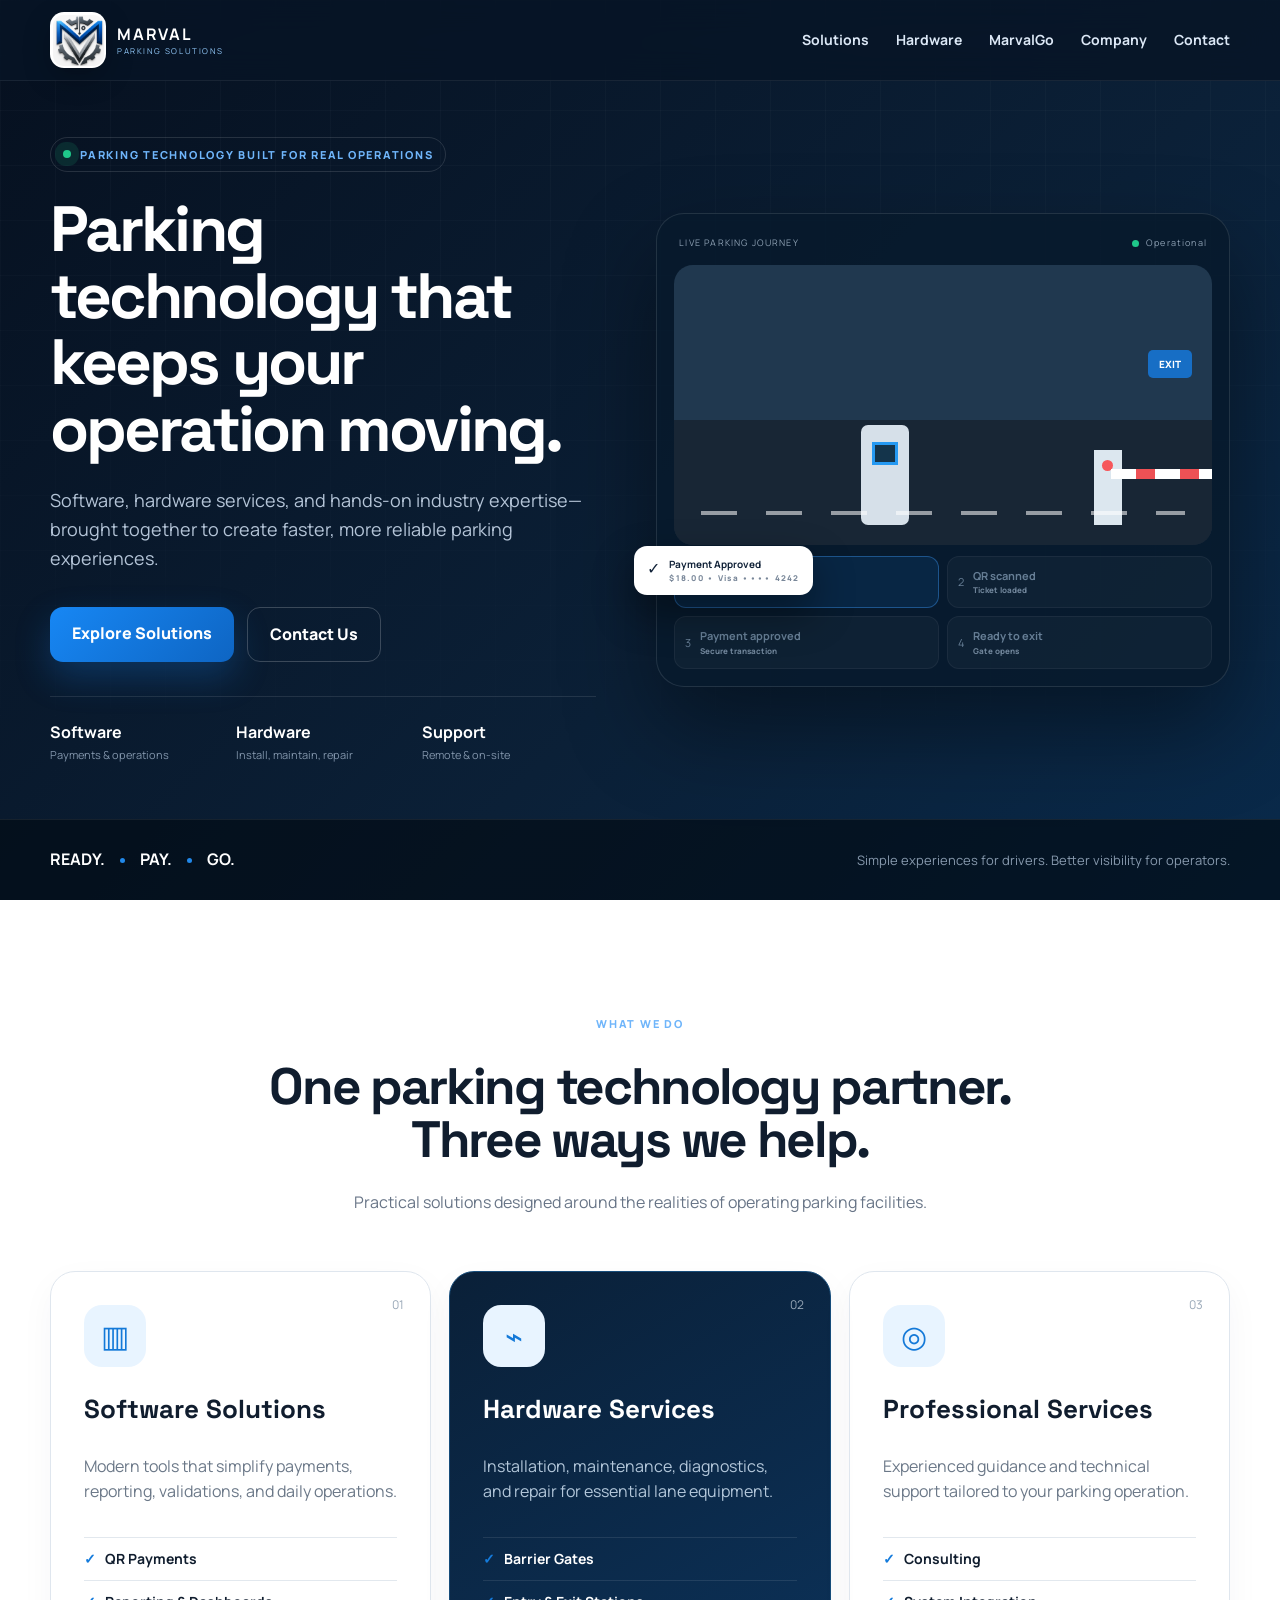
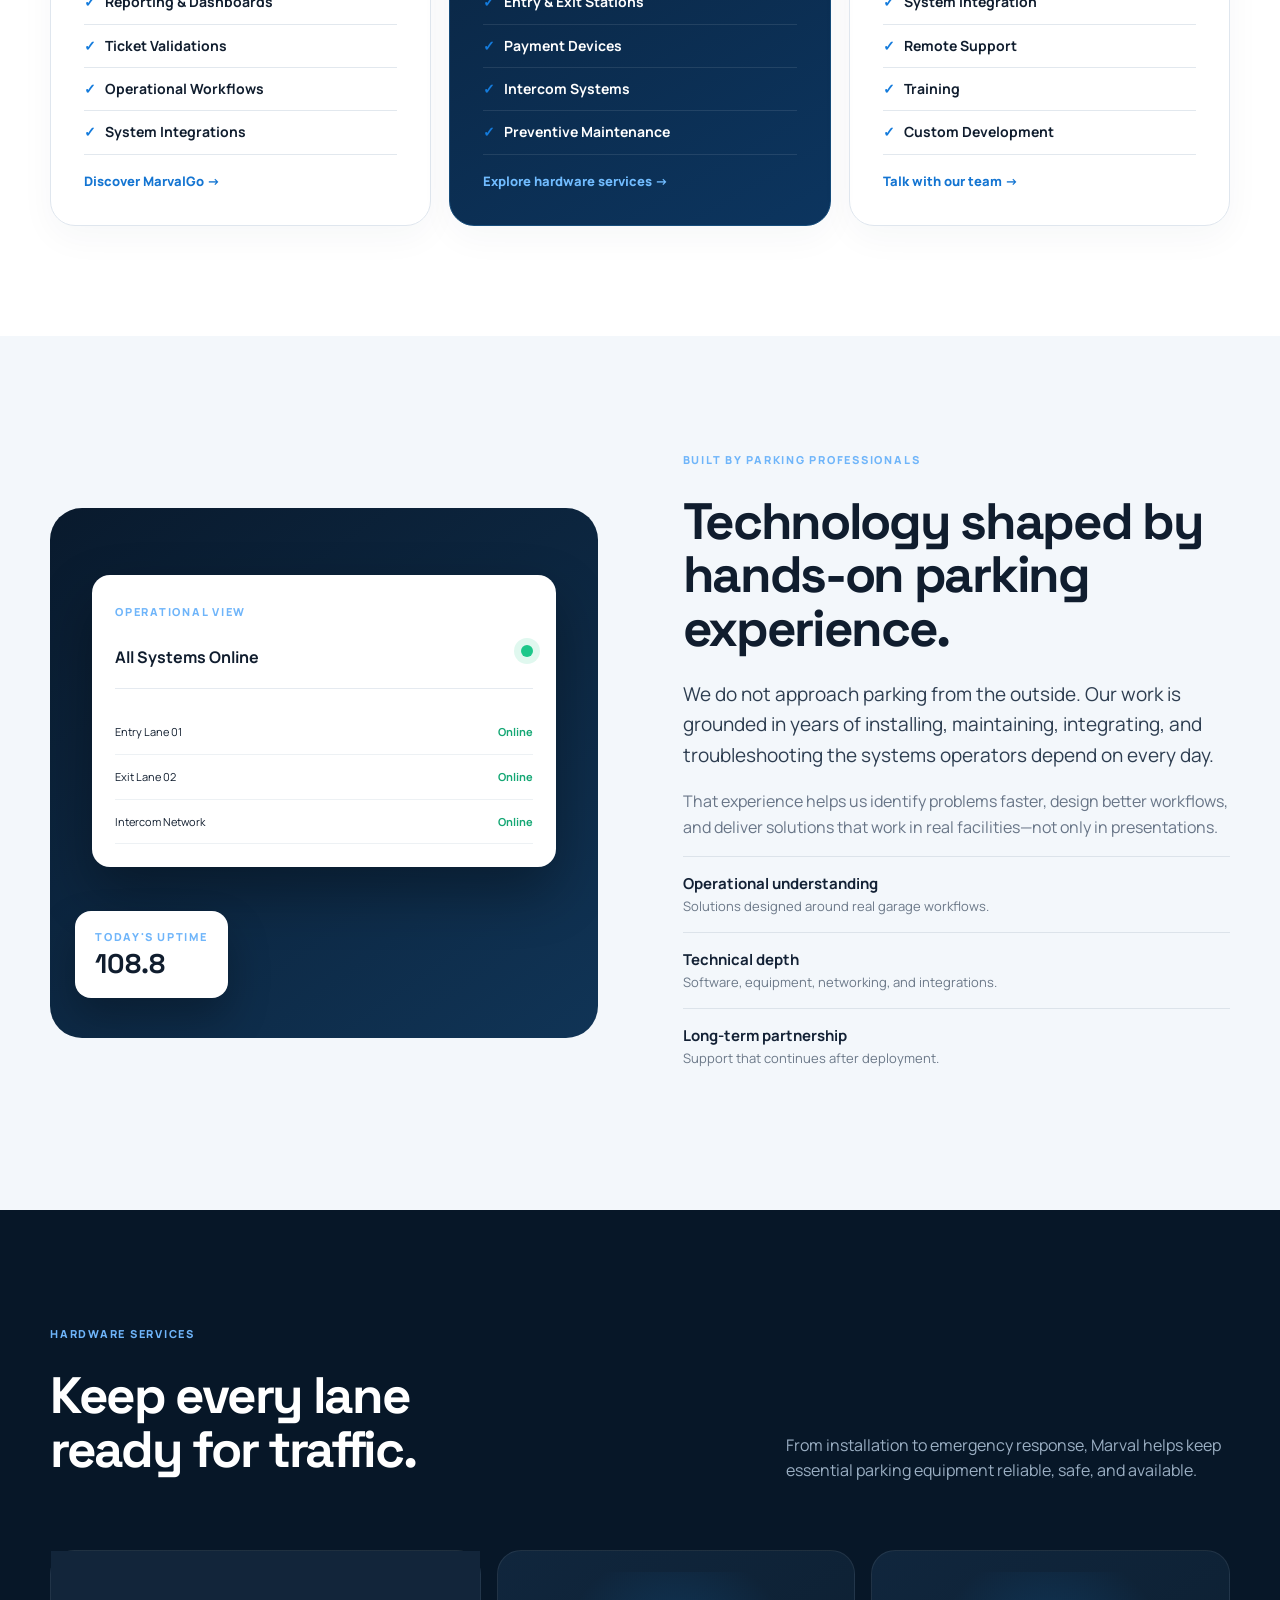
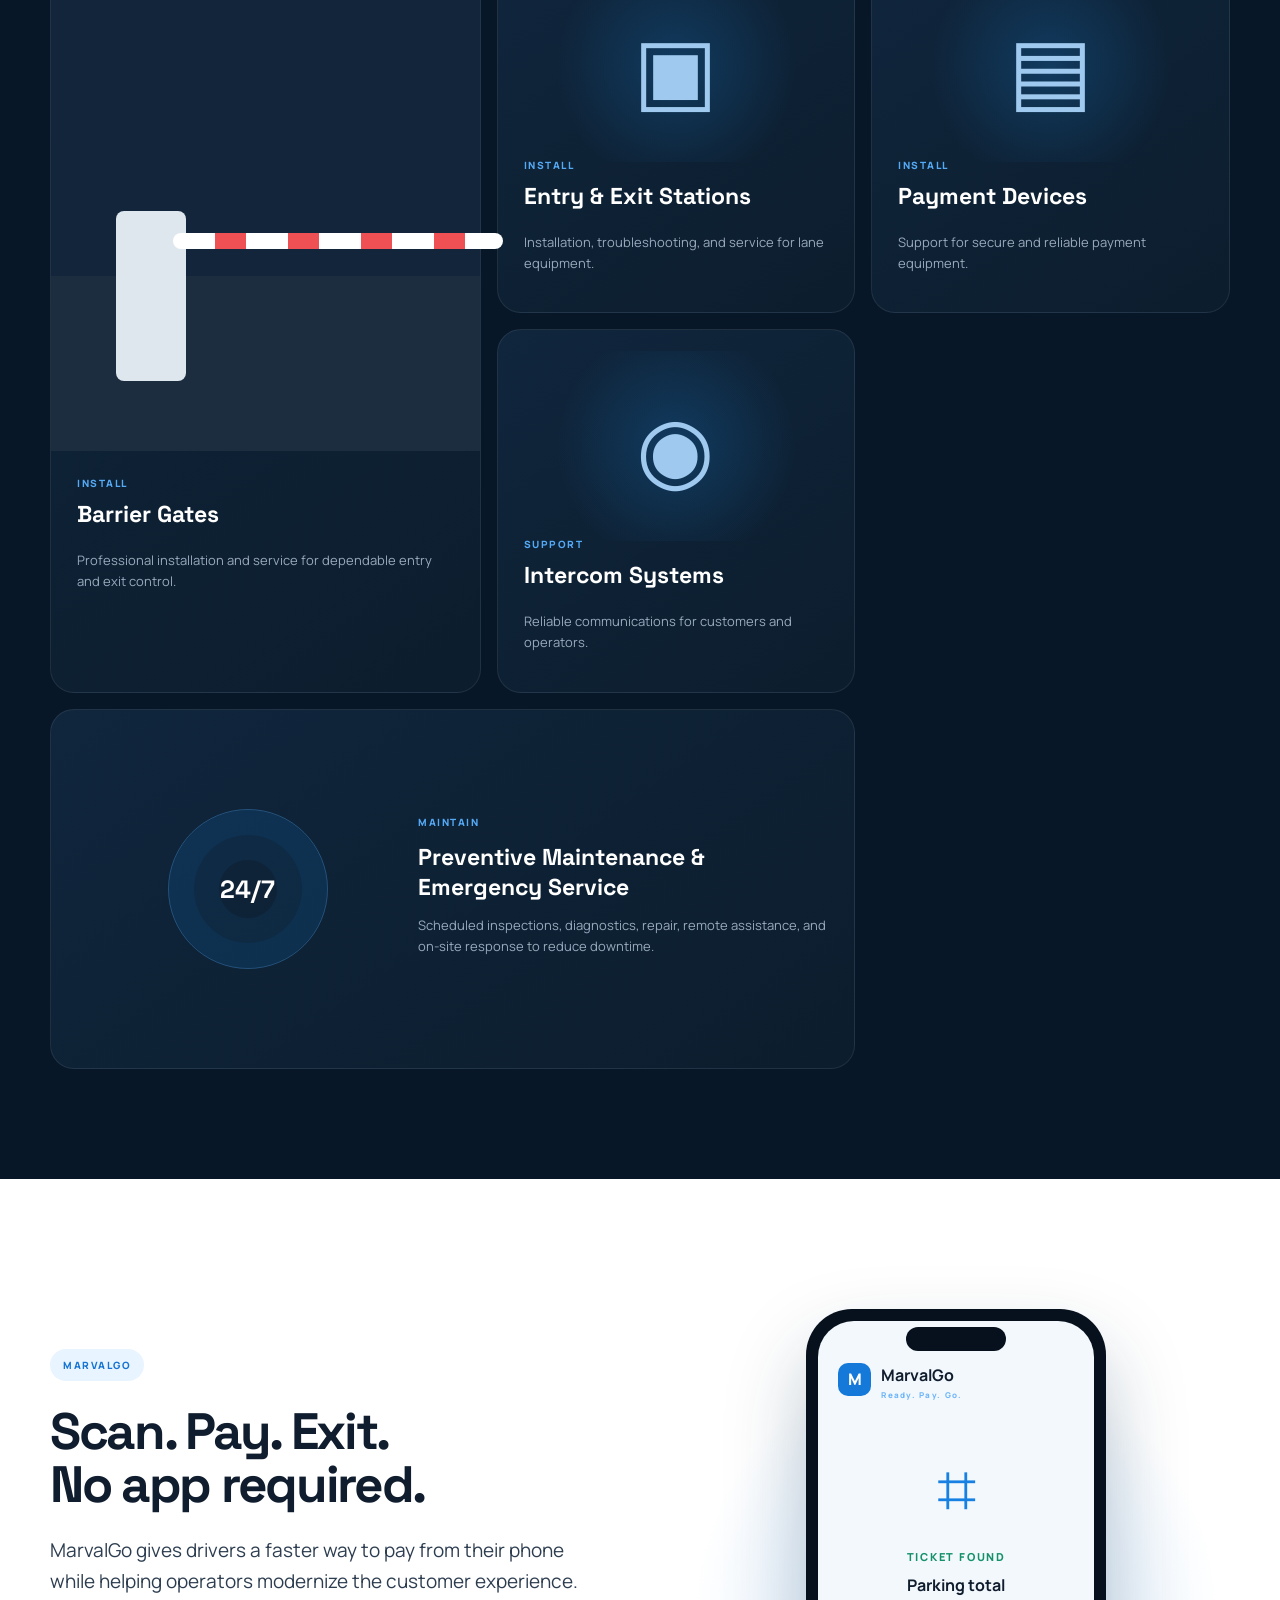
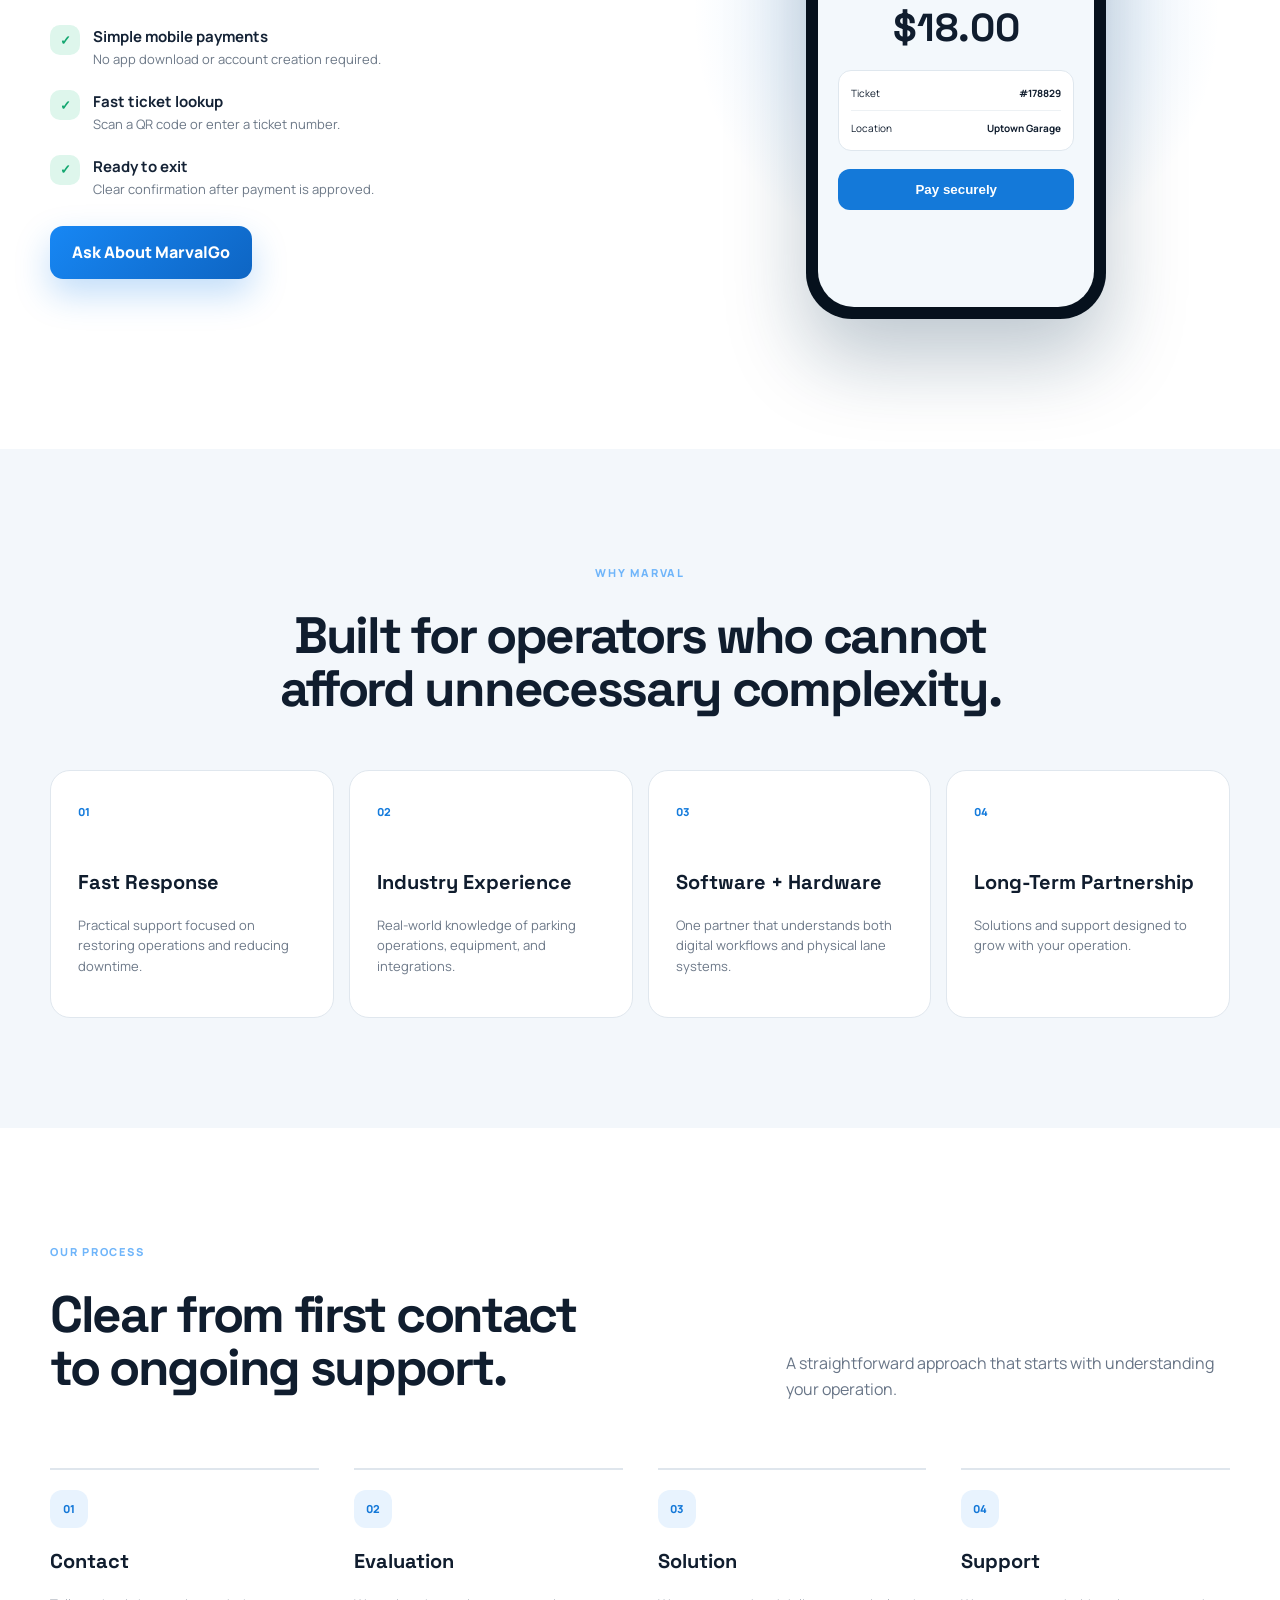
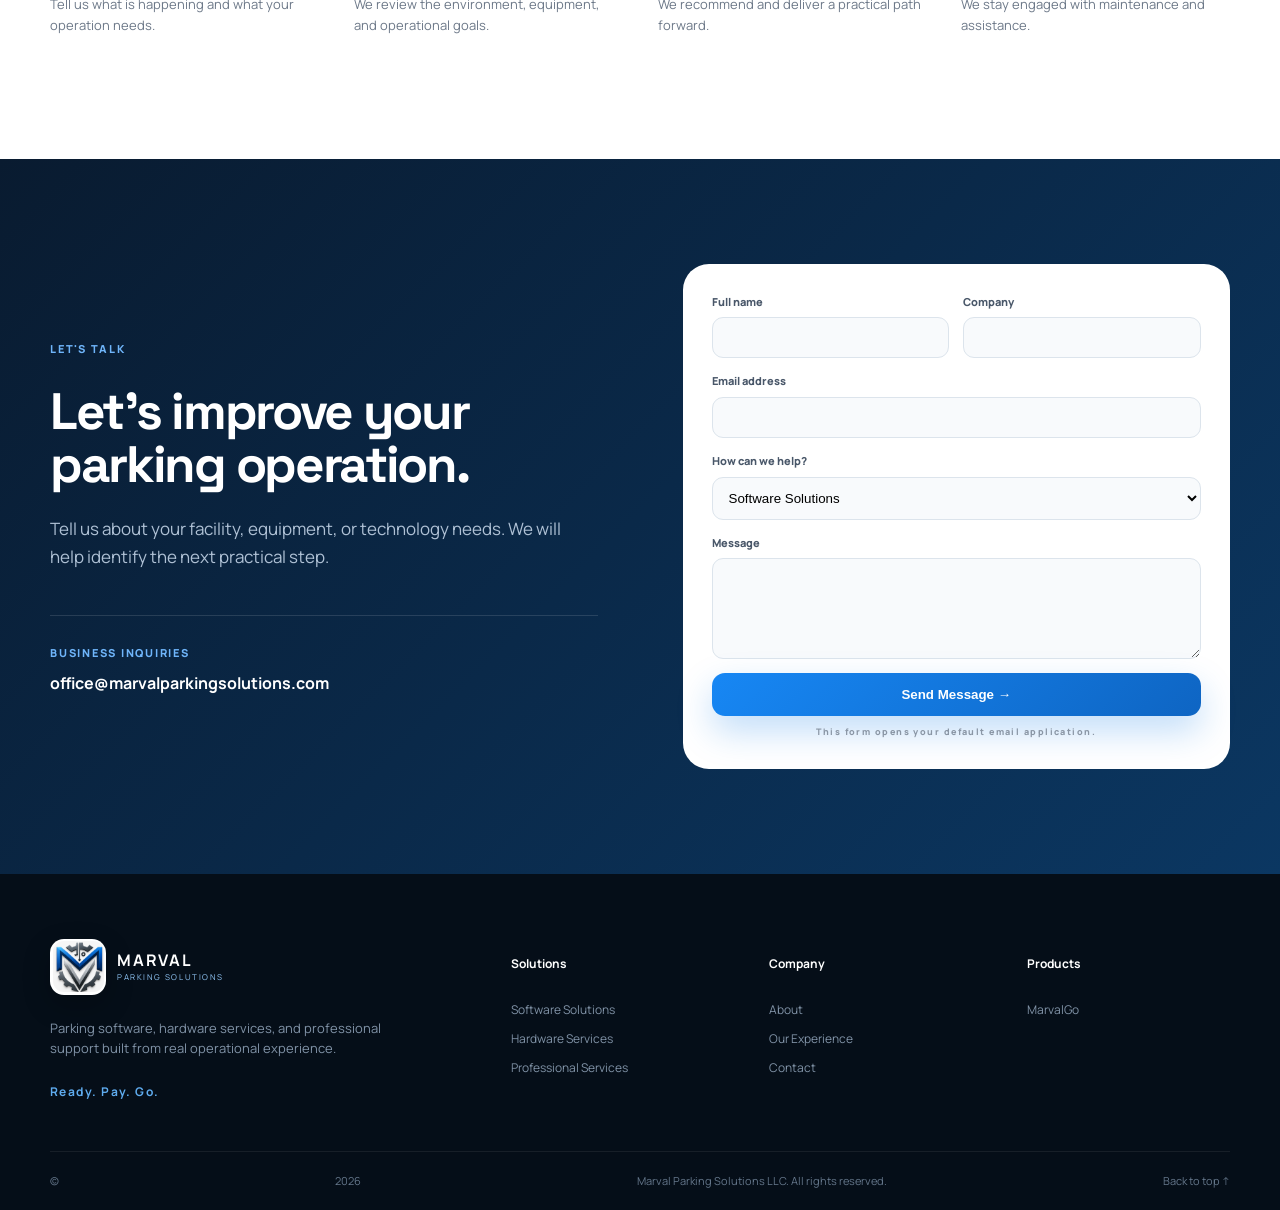
==== index.html @ 060d366a "Deploy Marval Website V9.3 stable fix" ====
<!doctype html><html lang="en"><head><meta charset="utf-8"><meta name="viewport" content="width=device-width,initial-scale=1"><meta name="theme-color" content="#071426"><meta name="description" content="Marval Parking Solutions provides parking software, hardware services and professional support."><title>Marval Parking Solutions | Software, Hardware & Parking Support</title>
  <link rel="icon" href="assets/favicon.png" type="image/png" /><link rel="preconnect" href="https://fonts.googleapis.com"><link rel="preconnect" href="https://fonts.gstatic.com" crossorigin><link href="https://fonts.googleapis.com/css2?family=Manrope:wght@400;600;700;800&family=Space+Grotesk:wght@600;700&display=swap" rel="stylesheet"><link rel="stylesheet" href="styles-v9-3.css?v=9301"></head><body>
<header><div class="wrap nav"><a class="brand" href="#top"><span class="brand-logo-tile"><img src="assets/marval-emblem.png" alt=""></span><span><b>MARVAL</b><small>PARKING SOLUTIONS</small></span></a><button class="menu" aria-label="Open menu">☰</button><nav><a href="#solutions">Solutions</a><a href="#hardware">Hardware</a><a href="#marvalgo">MarvalGo</a><a href="#company">Company</a><a href="#contact">Contact</a></nav></div></header>
<main id="top">
<section class="hero"><div class="gridbg"></div><div class="wrap hero-grid"><div class="hero-copy reveal"><div class="eyebrow"><i></i> PARKING TECHNOLOGY BUILT FOR REAL OPERATIONS</div><h1>Parking technology that keeps your operation moving.</h1><p>Software, hardware services, and hands-on industry expertise—brought together to create faster, more reliable parking experiences.</p><div class="actions"><a class="btn primary" href="solutions.html">Explore Solutions</a><a class="btn ghost" href="contact.html">Contact Us</a></div><div class="proof"><div><b>Software</b><span>Payments & operations</span></div><div><b>Hardware</b><span>Install, maintain, repair</span></div><div><b>Support</b><span>Remote & on-site</span></div></div></div>
<div class="scene reveal"><div class="scene-head"><span>LIVE PARKING JOURNEY</span><span><i></i>Operational</span></div><div class="garage"><div class="lane"><div class="car"><i></i><b></b><b></b></div><div class="station"><i></i></div><div class="gate"><i></i><b></b></div><span class="exit">EXIT</span></div></div><div class="steps"><div class="active">1 <span><b>Ticket detected</b><small>Entry confirmed</small></span></div><div>2 <span><b>QR scanned</b><small>Ticket loaded</small></span></div><div>3 <span><b>Payment approved</b><small>Secure transaction</small></span></div><div>4 <span><b>Ready to exit</b><small>Gate opens</small></span></div></div><aside class="approved">✓ <span><b>Payment Approved</b><small>$18.00 • Visa •••• 4242</small></span></aside></div></div><div class="tagbar"><div class="wrap"><b>READY.</b><i></i><b>PAY.</b><i></i><b>GO.</b><span>Simple experiences for drivers. Better visibility for operators.</span></div></div></section>
<section id="solutions" class="section"><div class="wrap"><div class="heading reveal"><small>WHAT WE DO</small><h2>One parking technology partner.<br>Three ways we help.</h2><p>Practical solutions designed around the realities of operating parking facilities.</p></div><div class="cards">
<article class="card reveal"><em>01</em><div class="icon">▥</div><h3>Software Solutions</h3><p>Modern tools that simplify payments, reporting, validations, and daily operations.</p><ul><li>QR Payments</li><li>Reporting & Dashboards</li><li>Ticket Validations</li><li>Operational Workflows</li><li>System Integrations</li></ul><a href="marvalgo.html">Discover MarvalGo →</a></article>
<article class="card dark reveal"><em>02</em><div class="icon">⌁</div><h3>Hardware Services</h3><p>Installation, maintenance, diagnostics, and repair for essential lane equipment.</p><ul><li>Barrier Gates</li><li>Entry & Exit Stations</li><li>Payment Devices</li><li>Intercom Systems</li><li>Preventive Maintenance</li></ul><a href="#hardware">Explore hardware services →</a></article>
<article class="card reveal"><em>03</em><div class="icon">◎</div><h3>Professional Services</h3><p>Experienced guidance and technical support tailored to your parking operation.</p><ul><li>Consulting</li><li>System Integration</li><li>Remote Support</li><li>Training</li><li>Custom Development</li></ul><a href="contact.html">Talk with our team →</a></article></div></div></section>
<section id="company" class="section light"><div class="wrap two"><div class="ops reveal"><div class="dash"><small>OPERATIONAL VIEW</small><h4>All Systems Online <i></i></h4><div><span>Entry Lane 01</span><b>Online</b></div><div><span>Exit Lane 02</span><b>Online</b></div><div><span>Intercom Network</span><b>Online</b></div></div><aside><small>TODAY'S UPTIME</small><b class="counter">99.9%</b></aside></div><div class="copy reveal"><small>BUILT BY PARKING PROFESSIONALS</small><h2>Technology shaped by hands-on parking experience.</h2><p class="lead">We do not approach parking from the outside. Our work is grounded in years of installing, maintaining, integrating, and troubleshooting the systems operators depend on every day.</p><p>That experience helps us identify problems faster, design better workflows, and deliver solutions that work in real facilities—not only in presentations.</p><ol><li><b>Operational understanding</b>Solutions designed around real garage workflows.</li><li><b>Technical depth</b>Software, equipment, networking, and integrations.</li><li><b>Long-term partnership</b>Support that continues after deployment.</li></ol></div></div></section>
<section id="hardware" class="section hardware"><div class="wrap"><div class="split reveal"><div><small>HARDWARE SERVICES</small><h2>Keep every lane<br>ready for traffic.</h2></div><p>From installation to emergency response, Marval helps keep essential parking equipment reliable, safe, and available.</p></div><div class="hwgrid"><article class="hw big reveal"><div class="gateart"><i></i><b></b></div><span>INSTALL</span><h3>Barrier Gates</h3><p>Professional installation and service for dependable entry and exit control.</p></article><article class="hw reveal"><div class="device">▣</div><span>INSTALL</span><h3>Entry & Exit Stations</h3><p>Installation, troubleshooting, and service for lane equipment.</p></article><article class="hw reveal"><div class="device">▤</div><span>INSTALL</span><h3>Payment Devices</h3><p>Support for secure and reliable payment equipment.</p></article><article class="hw reveal"><div class="device">◉</div><span>SUPPORT</span><h3>Intercom Systems</h3><p>Reliable communications for customers and operators.</p></article><article class="hw wide reveal"><div class="rings">24/7</div><div><span>MAINTAIN</span><h3>Preventive Maintenance & Emergency Service</h3><p>Scheduled inspections, diagnostics, repair, remote assistance, and on-site response to reduce downtime.</p></div></article></div></div></section>
<section id="marvalgo" class="section"><div class="wrap two"><div class="copy reveal"><span class="pill">MARVALGO</span><h2>Scan. Pay. Exit.<br>No app required.</h2><p class="lead">MarvalGo gives drivers a faster way to pay from their phone while helping operators modernize the customer experience.</p><ul class="checks"><li><b>Simple mobile payments</b>No app download or account creation required.</li><li><b>Fast ticket lookup</b>Scan a QR code or enter a ticket number.</li><li><b>Ready to exit</b>Clear confirmation after payment is approved.</li></ul><a class="btn primary" href="contact.html">Ask About MarvalGo</a></div><div class="phonewrap reveal"><div class="phone"><div class="notch"></div><div class="screen"><div class="phbrand"><i>M</i><span><b>MarvalGo</b><small>Ready. Pay. Go.</small></span></div><div class="scan">⌗</div><small>TICKET FOUND</small><h4>Parking total</h4><strong>$18.00</strong><div class="ticket"><span>Ticket <b>#178829</b></span><span>Location <b>Uptown Garage</b></span></div><button>Pay securely</button><div class="success"><i>✓</i><small>PAYMENT APPROVED</small><h3>You're ready to exit</h3><p>Please exit within the allowed grace period.</p></div></div></div></div></div></section>
<section class="section light"><div class="wrap"><div class="heading reveal"><small>WHY MARVAL</small><h2>Built for operators who cannot afford unnecessary complexity.</h2></div><div class="why"><article class="reveal"><span>01</span><h3>Fast Response</h3><p>Practical support focused on restoring operations and reducing downtime.</p></article><article class="reveal"><span>02</span><h3>Industry Experience</h3><p>Real-world knowledge of parking operations, equipment, and integrations.</p></article><article class="reveal"><span>03</span><h3>Software + Hardware</h3><p>One partner that understands both digital workflows and physical lane systems.</p></article><article class="reveal"><span>04</span><h3>Long-Term Partnership</h3><p>Solutions and support designed to grow with your operation.</p></article></div></div></section>
<section class="section"><div class="wrap"><div class="split reveal"><div><small>OUR PROCESS</small><h2>Clear from first contact<br>to ongoing support.</h2></div><p>A straightforward approach that starts with understanding your operation.</p></div><div class="process reveal"><article><span>01</span><h3>Contact</h3><p>Tell us what is happening and what your operation needs.</p></article><article><span>02</span><h3>Evaluation</h3><p>We review the environment, equipment, and operational goals.</p></article><article><span>03</span><h3>Solution</h3><p>We recommend and deliver a practical path forward.</p></article><article><span>04</span><h3>Support</h3><p>We stay engaged with maintenance and assistance.</p></article></div></div></section>
<section id="contact" class="contact"><div class="wrap two"><div class="contactcopy reveal"><small>LET'S TALK</small><h2>Let's improve your parking operation.</h2><p>Tell us about your facility, equipment, or technology needs. We will help identify the next practical step.</p><hr><small>BUSINESS INQUIRIES</small><a href="mailto:office@marvalparkingsolutions.com">office@marvalparkingsolutions.com</a></div><form class="reveal" action="mailto:office@marvalparkingsolutions.com" method="post" enctype="text/plain"><div><label>Full name<input name="Name" required></label><label>Company<input name="Company"></label></div><label>Email address<input type="email" name="Email" required></label><label>How can we help?<select name="Service"><option>Software Solutions</option><option>Hardware Services</option><option>Professional Services</option><option>MarvalGo</option><option>General Inquiry</option></select></label><label>Message<textarea name="Message" rows="5" required></textarea></label><button class="btn primary">Send Message →</button><small>This form opens your default email application.</small></form></div></section>
</main><footer><div class="wrap foot"><div><a class="brand" href="#top"><span class="brand-logo-tile"><img src="assets/marval-emblem.png" alt=""></span><span><b>MARVAL</b><small>PARKING SOLUTIONS</small></span></a><p>Parking software, hardware services, and professional support built from real operational experience.</p><strong>Ready. Pay. Go.</strong></div><div><h4>Solutions</h4><a href="#solutions">Software Solutions</a><a href="#hardware">Hardware Services</a><a href="#solutions">Professional Services</a></div><div><h4>Company</h4><a href="#company">About</a><a href="#company">Our Experience</a><a href="#contact">Contact</a></div><div><h4>Products</h4><a href="#marvalgo">MarvalGo</a></div></div><div class="wrap bottom">© <span id="year"></span> Marval Parking Solutions LLC. All rights reserved.<a href="#top">Back to top ↑</a></div></footer><script src="script-v9-3.js?v=9301"></script></body></html>
---- styles-v9-3.css ----
:root{--navy:#071426;--text:#101d2e;--muted:#667386;--line:#dfe6ef;--surface:#f4f7fb;--shadow:0 26px 80px rgba(17,43,76,.12)}
*{box-sizing:border-box}html{scroll-behavior:smooth}body{margin:0;font-family:Manrope,sans-serif;color:#101d2e;line-height:1.6}a{text-decoration:none;color:inherit}.wrap{width:min(1180px,calc(100% - 40px));margin:auto}header{position:fixed;inset:0 0 auto;z-index:20;background:#071426cc;backdrop-filter:blur(16px);border-bottom:1px solid #ffffff12}.nav{height:80px;display:flex;align-items:center;gap:32px}.brand{display:flex;align-items:center;gap:11px;color:#fff}.logo{display:grid;place-items:center;width:44px;height:44px;border-radius:13px;background:linear-gradient(145deg,#1689f6,#0d559f);font:700 25px Space Grotesk}.brand span:last-child{display:flex;flex-direction:column;line-height:1}.brand b{letter-spacing:.11em}.brand small{font-size:8px;letter-spacing:.2em;color:#93c9fa;margin-top:5px}.nav nav{margin-left:auto;display:flex;gap:27px}.nav nav a{color:#dce8f6;font-size:14px;font-weight:700}.navcta{border:1px solid #ffffff55;color:#fff;padding:10px 18px;border-radius:999px;font-weight:700;font-size:14px}.menu{display:none;margin-left:auto;background:none;border:0;color:#fff;font-size:24px}.hero{min-height:900px;padding-top:80px;background:linear-gradient(135deg,#06101f,#0b2037 60%,#092a4b);color:#fff;position:relative;overflow:hidden}.gridbg{position:absolute;inset:0;background-image:linear-gradient(#ffffff07 1px,transparent 1px),linear-gradient(90deg,#ffffff07 1px,transparent 1px);background-size:55px 55px;mask-image:linear-gradient(#000,transparent)}.hero-grid{min-height:740px;display:grid;grid-template-columns:1fr 1.05fr;gap:60px;align-items:center;position:relative}.eyebrow,section small{font-size:11px;letter-spacing:.16em;font-weight:800;color:#6fb5fa}.eyebrow{display:inline-flex;align-items:center;gap:9px;border:1px solid #ffffff20;border-radius:999px;padding:8px 12px}.eyebrow i{width:8px;height:8px;border-radius:50%;background:#1fc88a;box-shadow:0 0 0 8px #1fc88a22}.hero h1,.heading h2,.copy h2,.split h2,.contact h2{font-family:Space Grotesk;font-size:clamp(40px,5vw,72px);line-height:1.04;letter-spacing:-.045em;margin:24px 0}.hero-copy>p{color:#b4c4d7;font-size:18px}.actions{display:flex;gap:13px;margin:34px 0}.btn{display:inline-flex;justify-content:center;border-radius:13px;padding:14px 22px;font-weight:800;border:0}.primary{background:linear-gradient(135deg,#1787f4,#0e65c3);color:#fff;box-shadow:0 15px 35px #1680e844}.ghost{border:1px solid #ffffff33;color:#fff}.proof{display:grid;grid-template-columns:repeat(3,1fr);border-top:1px solid #ffffff1a;padding-top:23px;gap:12px}.proof div{display:flex;flex-direction:column}.proof span{font-size:11px;color:#8295ab}.scene{background:#081a2cdd;border:1px solid #ffffff1c;border-radius:28px;padding:17px;position:relative;box-shadow:0 40px 90px #0006}.scene-head{display:flex;justify-content:space-between;font-size:9px;letter-spacing:.13em;color:#8da0b3;padding:5px 5px 14px}.scene-head span:last-child{display:flex;gap:7px;align-items:center}.scene-head i{width:7px;height:7px;border-radius:50%;background:#1fc88a}.garage{height:280px;background:linear-gradient(#20384f 0 57%,#17283a 57%);border-radius:19px;overflow:hidden;position:relative}.lane{position:absolute;inset:auto 0 0;height:125px;background:#182635}.lane:after{content:"";position:absolute;left:5%;right:5%;bottom:30px;height:4px;background:repeating-linear-gradient(90deg,#fff 0 36px,transparent 36px 65px);opacity:.55}.car{position:absolute;width:86px;height:34px;border-radius:22px 22px 8px 8px;background:#167fde;bottom:43px;left:-100px;animation:drive 8s infinite}.car i{position:absolute;width:42px;height:19px;background:#71c1fb;left:22px;top:-14px;border-radius:18px 18px 0 0}.car b{position:absolute;width:15px;height:15px;border:4px solid #344657;background:#06111c;border-radius:50%;bottom:-7px}.car b:nth-of-type(1){left:13px}.car b:nth-of-type(2){right:13px}@keyframes drive{0%{left:-100px}20%,50%{left:75px}70%{left:310px}100%{left:580px}}.station{position:absolute;width:48px;height:100px;background:#d6e0e9;left:187px;bottom:20px;border-radius:7px}.station i{position:absolute;width:26px;height:23px;background:#14344b;left:11px;top:17px;border:3px solid #2599f2}.gate{position:absolute;width:28px;height:75px;background:#dce7ef;right:90px;bottom:20px}.gate i{position:absolute;width:11px;height:11px;border-radius:50%;background:#f6575b;left:8px;top:10px;animation:light 8s infinite}.gate b{position:absolute;width:140px;height:10px;background:repeating-linear-gradient(90deg,#fff 0 25px,#ed5155 25px 44px);left:17px;top:19px;transform-origin:left;animation:open 8s infinite}@keyframes open{0%,53%{transform:rotate(0)}63%,83%{transform:rotate(-70deg)}}@keyframes light{0%,53%{background:#f6575b}63%,83%{background:#22cc8a}}.exit{position:absolute;right:20px;top:-70px;background:#176ec5;border-radius:5px;padding:6px 11px;font-size:10px;font-weight:800}.steps{display:grid;grid-template-columns:1fr 1fr;gap:8px;margin-top:11px}.steps>div{display:flex;gap:9px;align-items:center;background:#ffffff08;border:1px solid #ffffff0d;border-radius:12px;padding:10px;color:#667e95;font-size:11px}.steps span b,.steps span small{display:block}.steps small{font-size:8px;letter-spacing:0;color:#6f8499}.steps .active{background:#1379db22;border-color:#409af866;color:#fff}.approved{position:absolute;left:-23px;bottom:91px;background:#fff;color:#112238;border-radius:13px;padding:10px 13px;display:flex;gap:9px;box-shadow:0 18px 40px #0006;font-style:normal}.approved>span b,.approved>span small{display:block}.approved>span b{font-size:10px}.approved>span small{font-size:8px;color:#798799}.tagbar{position:absolute;bottom:0;inset-inline:0;background:#020b14aa;border-top:1px solid #ffffff12}.tagbar .wrap{height:80px;display:flex;align-items:center;gap:15px}.tagbar i{width:5px;height:5px;background:#2188e9;border-radius:50%}.tagbar span{margin-left:auto;color:#8799ad;font-size:13px}.section{padding:110px 0}.heading{text-align:center;max-width:780px;margin:0 auto 55px}.heading h2,.copy h2,.split h2,.contact h2{font-size:clamp(36px,4vw,58px)}.heading p,.split p,.copy>p{color:#687587}.cards{display:grid;grid-template-columns:repeat(3,1fr);gap:18px}.card{border:1px solid #dfe6ee;border-radius:25px;padding:33px;min-height:540px;display:flex;flex-direction:column;position:relative;box-shadow:0 12px 35px #1634540a}.card em{position:absolute;right:26px;top:23px;font-style:normal;font-size:12px;color:#98a7b7}.card .icon{width:62px;height:62px;border-radius:18px;background:#e8f4ff;color:#1479d8;display:grid;place-items:center;font-size:30px}.card h3{font:700 26px Space Grotesk;margin:25px 0 12px}.card p{color:#6b7888}.card ul{list-style:none;padding:0;border-top:1px solid #e2e8ee}.card li{padding:10px 0;border-bottom:1px solid #e2e8ee;font-size:14px;font-weight:700}.card li:before{content:"✓";color:#147bdc;margin-right:9px}.card>a{margin-top:auto;color:#1475d2;font-weight:800;font-size:13px}.card.dark{background:linear-gradient(150deg,#0a2038,#0c355f);color:#fff;border-color:#174d7b}.card.dark p{color:#b3c7da}.card.dark ul,.card.dark li{border-color:#ffffff18}.card.dark a{color:#71bcff}.light{background:#f3f7fb}.two{display:grid;grid-template-columns:1fr 1fr;gap:85px;align-items:center}.ops{min-height:530px;border-radius:32px;background:linear-gradient(145deg,#091a2d,#103456);position:relative;overflow:hidden}.dash{position:absolute;left:42px;right:42px;top:67px;background:#fff;border-radius:18px;padding:23px;box-shadow:0 25px 55px #0005}.dash h4{display:flex;justify-content:space-between;border-bottom:1px solid #e5eaf0;padding-bottom:18px}.dash h4 i{width:12px;height:12px;background:#1dc78a;border-radius:50%;box-shadow:0 0 0 7px #1dc78a22}.dash div{display:flex;justify-content:space-between;border-bottom:1px solid #edf1f4;padding:13px 0;font-size:11px}.dash div b{color:#14a774}.ops aside{position:absolute;left:25px;bottom:40px;background:#fff;border-radius:16px;padding:17px 20px;box-shadow:0 20px 40px #0004}.ops aside small,.ops aside b{display:block}.ops aside b{font:700 27px Space Grotesk}.copy .lead{font-size:19px;color:#2d3d50}.copy ol{list-style:none;padding:0}.copy ol li{padding:15px 0;border-top:1px solid #dce3ea;font-size:13px;color:#6b7888}.copy ol b{display:block;color:#132135;font-size:15px}.hardware{background:#071728;color:#fff}.split{display:grid;grid-template-columns:1.2fr .8fr;gap:70px;align-items:end;margin-bottom:50px}.hardware .split p{color:#9bafc3}.hwgrid{display:grid;grid-template-columns:1.2fr 1fr 1fr;gap:16px}.hw{min-height:360px;background:linear-gradient(145deg,#10263d,#0c1d2d);border:1px solid #ffffff14;border-radius:24px;padding:26px;display:flex;flex-direction:column}.hw.big{grid-row:span 2;min-height:736px}.hw.wide{grid-column:span 2;display:grid;grid-template-columns:1fr 1.2fr;align-items:center}.hw>span,.hw.wide span{font-size:10px;letter-spacing:.15em;color:#55aaf6;font-weight:800}.hw h3{font:700 23px Space Grotesk;margin:8px 0}.hw p{font-size:13px;color:#99aabd}.device{height:190px;display:grid;place-items:center;font-size:90px;color:#9fc9ef;background:radial-gradient(circle,#167ed044,transparent 65%);margin:-5px}.gateart{height:500px;position:relative;background:linear-gradient(#12253a 65%,#1b2d3e 65%);margin:-26px -26px 24px}.gateart i{position:absolute;width:70px;height:170px;background:#dfe7ee;left:65px;bottom:70px;border-radius:8px}.gateart b{position:absolute;width:330px;height:16px;background:repeating-linear-gradient(90deg,#fff 0 42px,#ee5054 42px 73px);left:122px;bottom:202px;border-radius:8px;transform-origin:left;animation:hwgate 5s infinite}@keyframes hwgate{50%{transform:rotate(-35deg)}}.rings{width:160px;height:160px;border-radius:50%;border:1px solid #4fafff55;display:grid;place-items:center;margin:auto;font:700 25px Space Grotesk;box-shadow:inset 0 0 0 25px #167ddd16,inset 0 0 0 50px #167ddd12}.pill{display:inline-block;background:#e8f4ff;color:#1674d2;border-radius:999px;padding:8px 13px;font-size:10px;letter-spacing:.15em;font-weight:800}.checks{list-style:none;padding:0}.checks li{padding:10px 0 10px 43px;position:relative;color:#6c7887;font-size:13px}.checks li:before{content:"✓";position:absolute;left:0;width:30px;height:30px;border-radius:10px;background:#def6ec;color:#12a66f;display:grid;place-items:center;font-weight:900}.checks b{display:block;color:#142235;font-size:15px}.phonewrap{min-height:650px;display:grid;place-items:center;background:radial-gradient(circle,#1483ef33,transparent 62%)}.phone{width:300px;height:610px;background:#06111d;border-radius:46px;padding:12px;box-shadow:0 40px 80px #0c315044;position:relative}.notch{position:absolute;z-index:2;top:18px;left:50%;transform:translateX(-50%);width:100px;height:24px;background:#06111d;border-radius:20px}.screen{height:100%;border-radius:36px;background:#f3f8fc;padding:42px 20px 20px;text-align:center;position:relative;overflow:hidden}.phbrand{display:flex;gap:10px;text-align:left}.phbrand i{width:33px;height:33px;border-radius:10px;background:#1479d9;color:#fff;display:grid;place-items:center;font-style:normal;font-weight:800}.phbrand span b,.phbrand span small{display:block}.phbrand small{font-size:8px}.scan{font-size:70px;color:#1681e3;margin:30px 0 0}.screen>small{color:#15916a}.screen h4{margin:4px}.screen>strong{font:700 39px Space Grotesk}.ticket{margin:18px 0;background:#fff;border:1px solid #dfe7ee;border-radius:13px;padding:5px 12px}.ticket span{display:flex;justify-content:space-between;padding:9px 0;border-bottom:1px solid #edf1f4;font-size:10px}.ticket span:last-child{border:0}.screen button{width:100%;border:0;border-radius:12px;background:#1479d9;color:#fff;padding:13px;font-weight:800}.success{position:absolute;inset:85px 15px 15px;background:#f3f8fc;padding-top:80px;opacity:0;animation:success 9s infinite}.success i{display:grid;place-items:center;width:80px;height:80px;margin:auto;border-radius:50%;background:#ddf6ec;color:#18ad78;font-size:40px;font-style:normal}.success h3{font:700 21px Space Grotesk}.success p{font-size:10px;color:#748294}@keyframes success{0%,45%{opacity:0;transform:translateY(20px)}55%,90%{opacity:1;transform:none}}.why{display:grid;grid-template-columns:repeat(4,1fr);gap:15px}.why article{background:#fff;border:1px solid #e0e7ee;border-radius:20px;padding:27px;min-height:235px}.why article span{color:#147bdc;font-size:11px;font-weight:800}.why h3{font:700 20px Space Grotesk;margin-top:45px}.why p{font-size:13px;color:#6c7888}.process{display:grid;grid-template-columns:repeat(4,1fr);gap:35px}.process article{border-top:2px solid #dfe6ed;padding-top:20px}.process span{display:grid;place-items:center;width:38px;height:38px;border-radius:12px;background:#e8f3fe;color:#1478d8;font-size:11px;font-weight:800}.process h3{font:700 20px Space Grotesk}.process p{font-size:13px;color:#6c7888}.contact{padding:105px 0;background:linear-gradient(135deg,#091b30,#0b3762);color:#fff}.contactcopy p{color:#afc1d5;font-size:17px}.contactcopy hr{border:0;border-top:1px solid #ffffff1f;margin:45px 0 23px}.contactcopy>a{display:block;margin-top:7px;font-weight:700}.contact form{background:#fff;color:#172438;border-radius:26px;padding:29px}.contact form>div{display:grid;grid-template-columns:1fr 1fr;gap:14px}.contact label{display:block;font-size:11px;font-weight:800;margin-bottom:14px;color:#495769}.contact input,.contact select,.contact textarea{display:block;width:100%;margin-top:7px;border:1px solid #dce4ec;border-radius:11px;background:#f8fafc;padding:12px;outline:none}.contact form .btn{width:100%}.contact form>small{display:block;text-align:center;color:#8a96a5;margin-top:9px;font-size:9px}footer{background:#050e18;color:#fff;padding:65px 0 20px}.foot{display:grid;grid-template-columns:2fr 1fr 1fr 1fr;gap:55px}.foot>div{display:flex;flex-direction:column;gap:10px}.foot>div:first-child p{color:#8193a7;font-size:13px;max-width:380px}.foot>div:first-child>strong{color:#5facef;letter-spacing:.12em;font-size:12px}.foot h4{font-size:12px}.foot>div:not(:first-child) a{font-size:12px;color:#8193a7}.bottom{border-top:1px solid #ffffff12;margin-top:50px;padding-top:20px;color:#64768a;font-size:11px;display:flex;justify-content:space-between}.reveal{opacity:0;transform:translateY(25px);transition:.8s}.reveal.visible{opacity:1;transform:none}
@media(max-width:900px){.nav nav{position:fixed;left:20px;right:20px;top:88px;background:#0b2037;border-radius:17px;padding:18px;display:none;flex-direction:column}.nav nav.open{display:flex}.menu{display:block}.navcta{display:none}.hero{min-height:1250px}.hero-grid,.two{grid-template-columns:1fr}.hero-grid{padding:80px 0 130px}.cards{grid-template-columns:1fr}.card{min-height:auto}.hwgrid{grid-template-columns:1fr 1fr}.hw.big{grid-column:span 2;grid-row:auto}.hw.wide{grid-column:span 2}.why{grid-template-columns:1fr 1fr}.foot{grid-template-columns:2fr 1fr 1fr}.foot>div:last-child{grid-column:2}.split{grid-template-columns:1fr;gap:15px}}
@media(max-width:600px){.wrap{width:calc(100% - 28px)}.nav{height:70px}.hero{padding-top:70px;min-height:1220px}.hero h1{font-size:43px}.hero-copy{text-align:center}.actions{flex-direction:column}.proof{grid-template-columns:1fr;text-align:left}.scene{padding:10px}.garage{height:245px}.station{left:145px}.gate{right:62px}.gate b{width:105px}@keyframes drive{0%{left:-100px}20%,50%{left:48px}70%{left:205px}100%{left:420px}}.approved{left:8px;bottom:83px}.tagbar span{display:none}.section{padding:80px 0}.heading h2,.copy h2,.split h2,.contact h2{font-size:37px}.two{gap:45px}.ops{min-height:450px}.dash{left:16px;right:16px;top:45px}.hwgrid{grid-template-columns:1fr}.hw.big,.hw.wide{grid-column:auto}.hw.wide{display:block}.gateart b{width:230px}.why{grid-template-columns:1fr}.process{grid-template-columns:1fr}.contact form>div{grid-template-columns:1fr}.foot{grid-template-columns:1fr 1fr}.foot>div:first-child{grid-column:span 2}.foot>div:last-child{grid-column:auto}.bottom{flex-direction:column;gap:8px}}
@media(prefers-reduced-motion:reduce){*{scroll-behavior:auto!important;animation:none!important;transition:none!important}.reveal{opacity:1;transform:none}}

/* Multi-page V9 */
.primary-nav a.active{color:#fff;position:relative}.primary-nav a.active:after{content:"";position:absolute;left:0;right:0;bottom:-10px;height:2px;background:#43a5ff;border-radius:2px}
.page-hero-v9{padding:185px 0 110px;background:radial-gradient(circle at 75% 30%,rgba(32,129,230,.25),transparent 31%),linear-gradient(135deg,#06101f,#0b223a);color:#fff;overflow:hidden;position:relative}.page-hero-v9:before{content:"";position:absolute;inset:0;background-image:linear-gradient(rgba(255,255,255,.025) 1px,transparent 1px),linear-gradient(90deg,rgba(255,255,255,.025) 1px,transparent 1px);background-size:54px 54px}.page-hero-grid{position:relative;display:grid;grid-template-columns:1.2fr .8fr;align-items:center;gap:60px}.page-hero-v9 h1{font-family:"Space Grotesk";font-size:clamp(46px,6vw,78px);line-height:1.02;letter-spacing:-.045em;margin:18px 0 22px;max-width:850px}.page-hero-v9 p{color:#afc0d3;font-size:18px;max-width:730px}.page-orbit{height:300px;position:relative;display:grid;place-items:center}.page-orbit>div{width:82px;height:82px;border-radius:25px;background:linear-gradient(145deg,#1887f2,#0b5caf);display:grid;place-items:center;font-family:"Space Grotesk";font-size:38px;font-weight:800;box-shadow:0 28px 65px rgba(17,119,218,.38)}.page-orbit span{position:absolute;border:1px solid rgba(90,177,255,.26);border-radius:50%;animation:ring 5s linear infinite}.page-orbit span:nth-child(1){width:155px;height:155px}.page-orbit span:nth-child(2){width:225px;height:225px;animation-delay:-1.5s}.page-orbit span:nth-child(3){width:295px;height:295px;animation-delay:-3s}
.service-detail-grid{display:grid;grid-template-columns:repeat(3,1fr);gap:18px}.service-detail{border:1px solid var(--line);border-radius:24px;padding:31px;min-height:360px;background:#fff;transition:.3s}.service-detail:hover{transform:translateY(-6px);box-shadow:var(--shadow)}.service-detail>b,.lifecycle b,.company-values b{font-size:11px;color:#1680e5}.service-detail h3{font-family:"Space Grotesk";font-size:24px;margin:45px 0 12px}.service-detail p{color:var(--muted);font-size:14px}.service-detail ul,.service-column ul{list-style:none;padding:18px 0 0;margin:20px 0 0;border-top:1px solid var(--line)}.service-detail li,.service-column li{padding:8px 0;font-size:13px}.service-detail li:before,.service-column li:before{content:"✓";color:#1782e7;margin-right:8px}.page-cta{background:linear-gradient(135deg,#08192c,#0d3a65);color:#fff;padding:90px 0;text-align:center}.page-cta h2{font-family:"Space Grotesk";font-size:clamp(36px,4vw,55px);line-height:1.08;max-width:820px;margin:15px auto 28px}
.hardware-service-columns{display:grid;grid-template-columns:repeat(3,1fr);gap:18px}.service-column{background:var(--surface);border-radius:26px;padding:35px;min-height:430px;border:1px solid #e1e8f0}.service-column>span{font-size:10px;letter-spacing:.16em;color:#167adb;font-weight:800}.service-column h3{font-family:"Space Grotesk";font-size:28px;margin:50px 0 10px}.lifecycle{display:grid;grid-template-columns:repeat(4,1fr);gap:16px}.lifecycle article{background:#fff;color:var(--text);border-radius:21px;padding:28px;border:1px solid var(--line);min-height:230px}.hardware-showcase .lifecycle article{background:#10253a;border-color:rgba(255,255,255,.08);color:#fff}.lifecycle h3{font-family:"Space Grotesk";font-size:21px;margin:42px 0 8px}.lifecycle p{font-size:13px;color:#758294}.hardware-showcase .lifecycle p{color:#9eafc1}
.product-page-grid{display:grid;grid-template-columns:1fr 1fr;gap:90px;align-items:center}.product-page-grid h2,.company-story h2,.contact-page-grid h2{font-family:"Space Grotesk";font-size:clamp(38px,4vw,58px);line-height:1.08;letter-spacing:-.04em;margin:18px 0}.journey-demo{display:grid;place-items:center;min-height:620px;background:radial-gradient(circle,rgba(22,126,222,.22),transparent 63%)}.journey-screen{width:330px;min-height:565px;border:12px solid #07111d;border-radius:44px;background:linear-gradient(#f8fbfe,#eaf2f9);padding:38px 22px 22px;box-shadow:0 42px 85px rgba(10,44,79,.25)}.journey-head{display:flex;justify-content:space-between}.journey-head strong{font-family:"Space Grotesk"}.journey-head small{color:#6f7d8d}.journey-steps{display:flex;align-items:center;margin:28px 0}.journey-steps span{width:24px;height:24px;border-radius:8px;background:#d6e0ea;color:#8290a0;display:grid;place-items:center;font-size:9px;font-weight:800}.journey-steps span.on{background:#1680e4;color:#fff}.journey-steps i{height:2px;flex:1;background:#ccd9e5}.journey-ticket{background:#fff;border:1px solid #dfe7ee;border-radius:18px;padding:22px;text-align:center}.journey-ticket small{font-size:9px;color:#6e7c8c}.journey-ticket h3{font-family:"Space Grotesk";font-size:43px;margin:14px 0 0}.journey-ticket p{color:#6e7b8b;font-size:11px}.journey-ticket button{width:100%;border:0;border-radius:12px;padding:13px;background:#1479dc;color:#fff;font-weight:800}.journey-success{text-align:center;margin-top:25px}.journey-success b{display:grid;place-items:center;margin:auto;width:45px;height:45px;border-radius:50%;background:#daf6eb;color:#14a873}.journey-success h3{margin:10px 0 0}.journey-success p{margin:0;color:#6e7c8d;font-size:11px}
.dashboard-demo{background:#0a1d31;color:#fff;border-radius:28px;padding:27px;box-shadow:0 40px 85px rgba(6,35,64,.24)}.dash-top{display:flex;justify-content:space-between;align-items:center;font-size:12px}.dash-top span{color:#9eb2c6}.dash-top i{display:inline-block;width:8px;height:8px;background:#1eca8a;border-radius:50%;margin-right:6px}.dash-metrics{display:grid;grid-template-columns:repeat(3,1fr);gap:10px;margin:24px 0}.dash-metrics article{background:#112b45;border-radius:14px;padding:16px}.dash-metrics small,.dash-metrics b{display:block}.dash-metrics small{font-size:9px;color:#8fa4b8}.dash-metrics b{font-family:"Space Grotesk";font-size:25px;margin-top:5px}.dash-chart{height:200px;background:#0d263f;border-radius:16px;padding:18px;display:flex;align-items:end;gap:10px}.dash-chart span{flex:1;background:linear-gradient(#3da4ff,#135ea6);border-radius:6px 6px 2px 2px;animation:bars 2.3s ease-in-out infinite alternate}.dash-chart span:nth-child(even){animation-delay:-1s}@keyframes bars{to{transform:scaleY(.83)}}.dash-list{margin-top:14px}.dash-list div{display:flex;justify-content:space-between;padding:13px;border-bottom:1px solid rgba(255,255,255,.08);font-size:11px}.dash-list b{color:#21cf8f}
.company-story{display:grid;grid-template-columns:.8fr 1.2fr;gap:80px;align-items:center}.logo-panel-v9{background:linear-gradient(145deg,#07192c,#0d365e);border-radius:30px;padding:50px;min-height:500px;display:grid;place-items:center}.logo-panel-v9 img{width:100%;max-width:390px}.company-story>.reveal>p{color:var(--muted)}.company-values{display:grid;grid-template-columns:repeat(3,1fr);gap:12px;margin-top:35px}.company-values article{background:var(--surface);border-radius:17px;padding:20px}.company-values h3{font-family:"Space Grotesk";font-size:17px;margin:28px 0 6px}.company-values p{font-size:11px;margin:0}
.contact-page-grid{display:grid;grid-template-columns:.9fr 1.1fr;gap:85px;align-items:start}.contact-cards{margin-top:40px}.contact-cards article{padding:18px 0;border-top:1px solid var(--line)}.contact-cards small{display:block;font-size:9px;letter-spacing:.14em;color:#748195;text-transform:uppercase;margin-bottom:5px}.contact-cards a,.contact-cards span{font-weight:700;font-size:14px}.contact-page-grid .contact-form{box-shadow:var(--shadow);border:1px solid var(--line)}
@media(max-width:980px){.page-hero-grid,.product-page-grid,.company-story,.contact-page-grid{grid-template-columns:1fr}.page-orbit{display:none}.service-detail-grid{grid-template-columns:1fr 1fr}.hardware-service-columns{grid-template-columns:1fr}.lifecycle{grid-template-columns:1fr 1fr}.company-values{grid-template-columns:1fr 1fr}}
@media(max-width:640px){.page-hero-v9{padding:135px 0 80px}.page-hero-v9 h1{font-size:44px}.service-detail-grid,.lifecycle,.company-values{grid-template-columns:1fr}.journey-screen{width:286px}.dash-metrics{grid-template-columns:1fr}.product-page-grid{gap:35px}}


/* V9 corrected shared multi-page shell */
.container{width:min(1180px,calc(100% - 40px));margin-inline:auto}
.site-header{position:fixed;inset:0 0 auto;z-index:100;background:rgba(7,20,38,.9);backdrop-filter:blur(18px);border-bottom:1px solid rgba(255,255,255,.08)}
.site-header.scrolled{box-shadow:0 12px 38px rgba(0,0,0,.2)}
.nav-wrap{height:80px;display:flex;align-items:center;gap:32px}
.primary-nav{display:flex;gap:27px;margin-left:auto;align-items:center}
.primary-nav a{color:#dce8f6;font-size:14px;font-weight:700}
.nav-cta{border:1px solid rgba(255,255,255,.34);color:#fff;padding:10px 18px;border-radius:999px;font-weight:700;font-size:14px}
.menu-toggle{display:none;margin-left:auto;background:none;border:0;padding:8px}
.menu-toggle span{display:block;width:24px;height:2px;background:#fff;margin:5px;border-radius:2px}
.brand-logo-tile{width:56px;height:56px;border-radius:14px;background:#fff;display:grid;place-items:center;overflow:hidden;box-shadow:0 8px 24px rgba(0,0,0,.22);flex:0 0 auto}
.brand-logo-tile img{width:51px;height:51px;object-fit:cover;object-position:center;border-radius:11px}
.brand-copy{display:flex;flex-direction:column;line-height:1}
.brand-copy strong{letter-spacing:.11em}
.brand-copy small{font-size:8px;letter-spacing:.2em;color:#93c9fa;margin-top:5px}
.logo-panel-v9 img{background:#fff;border-radius:24px;padding:18px}
.page-orbit .orbit-logo{width:96px;height:96px;border-radius:28px;background:#fff;padding:8px;overflow:hidden;box-shadow:0 28px 65px rgba(17,119,218,.38);z-index:2}
.page-orbit .orbit-logo img{width:100%;height:100%;object-fit:cover;border-radius:20px}
.skip-link{position:fixed;top:-100px;left:16px;background:#fff;color:#111;padding:10px 15px;border-radius:9px;z-index:999}.skip-link:focus{top:16px}
.contact-form{background:#fff;color:#142236;border-radius:27px;padding:30px}
.field-row{display:grid;grid-template-columns:1fr 1fr;gap:15px}
.contact-form label{display:block;font-size:11px;font-weight:800;color:#465466;margin-bottom:15px}
.contact-form input,.contact-form textarea,.contact-form select{display:block;width:100%;margin-top:7px;border:1px solid #dbe3eb;background:#f8fafc;border-radius:11px;padding:12px 13px;outline:none}
.contact-form input:focus,.contact-form textarea:focus,.contact-form select:focus{border-color:#1882e7;box-shadow:0 0 0 3px #e3f1ff}
.button{display:inline-flex;align-items:center;justify-content:center;border-radius:13px;padding:14px 22px;font-weight:800;border:0;cursor:pointer}
.form-button{width:100%;background:linear-gradient(135deg,#1787f4,#0e65c3);color:#fff;justify-content:space-between}
.form-note{display:block;color:#8c98a7;margin-top:11px;text-align:center;font-size:9px}
.site-footer{background:#050e19;color:#fff;padding:70px 0 22px}
.footer-grid{display:grid;grid-template-columns:2fr 1fr 1fr 1fr;gap:60px}
.brand-footer{margin-bottom:24px}.footer-brand p{color:#7f91a5;max-width:390px;font-size:13px}.footer-tagline{color:#62adf2;letter-spacing:.12em;font-size:12px}
.footer-grid h4{font-size:12px;margin:8px 0 18px}.footer-grid>div:not(.footer-brand){display:flex;flex-direction:column;gap:11px}.footer-grid a{font-size:12px;color:#8294a7}.footer-grid a:hover{color:#fff}
.footer-bottom{display:flex;justify-content:space-between;border-top:1px solid rgba(255,255,255,.08);margin-top:55px;padding-top:21px;color:#63758a;font-size:11px}
.contact-page-grid>.reveal{padding-top:10px}.contact-page-grid .lead{font-size:18px;color:#58687b}.contact-cards article:last-child{border-bottom:1px solid var(--line)}
@media(max-width:980px){.primary-nav{position:fixed;left:20px;right:20px;top:88px;background:#0b2037;border:1px solid rgba(255,255,255,.1);border-radius:17px;padding:18px;display:none;flex-direction:column;align-items:flex-start}.primary-nav.open{display:flex}.menu-toggle{display:block}.nav-cta{display:none}.footer-grid{grid-template-columns:2fr 1fr 1fr}.footer-grid>div:last-child{grid-column:2}}
@media(max-width:640px){.container{width:calc(100% - 28px)}.nav-wrap{height:70px}.brand-logo-tile{width:46px;height:46px}.brand-logo-tile img{width:42px;height:42px}.field-row{grid-template-columns:1fr}.contact-form{padding:22px}.footer-grid{grid-template-columns:1fr 1fr;gap:38px}.footer-brand{grid-column:span 2}.footer-grid>div:last-child{grid-column:auto}.footer-bottom{flex-direction:column;gap:8px}}

/* V9.1 header refinement */
@media(min-width:981px){.nav-wrap,.nav{gap:38px}.primary-nav,.nav nav{margin-left:auto}.brand-logo-tile{box-shadow:0 10px 28px rgba(0,0,0,.24)}}
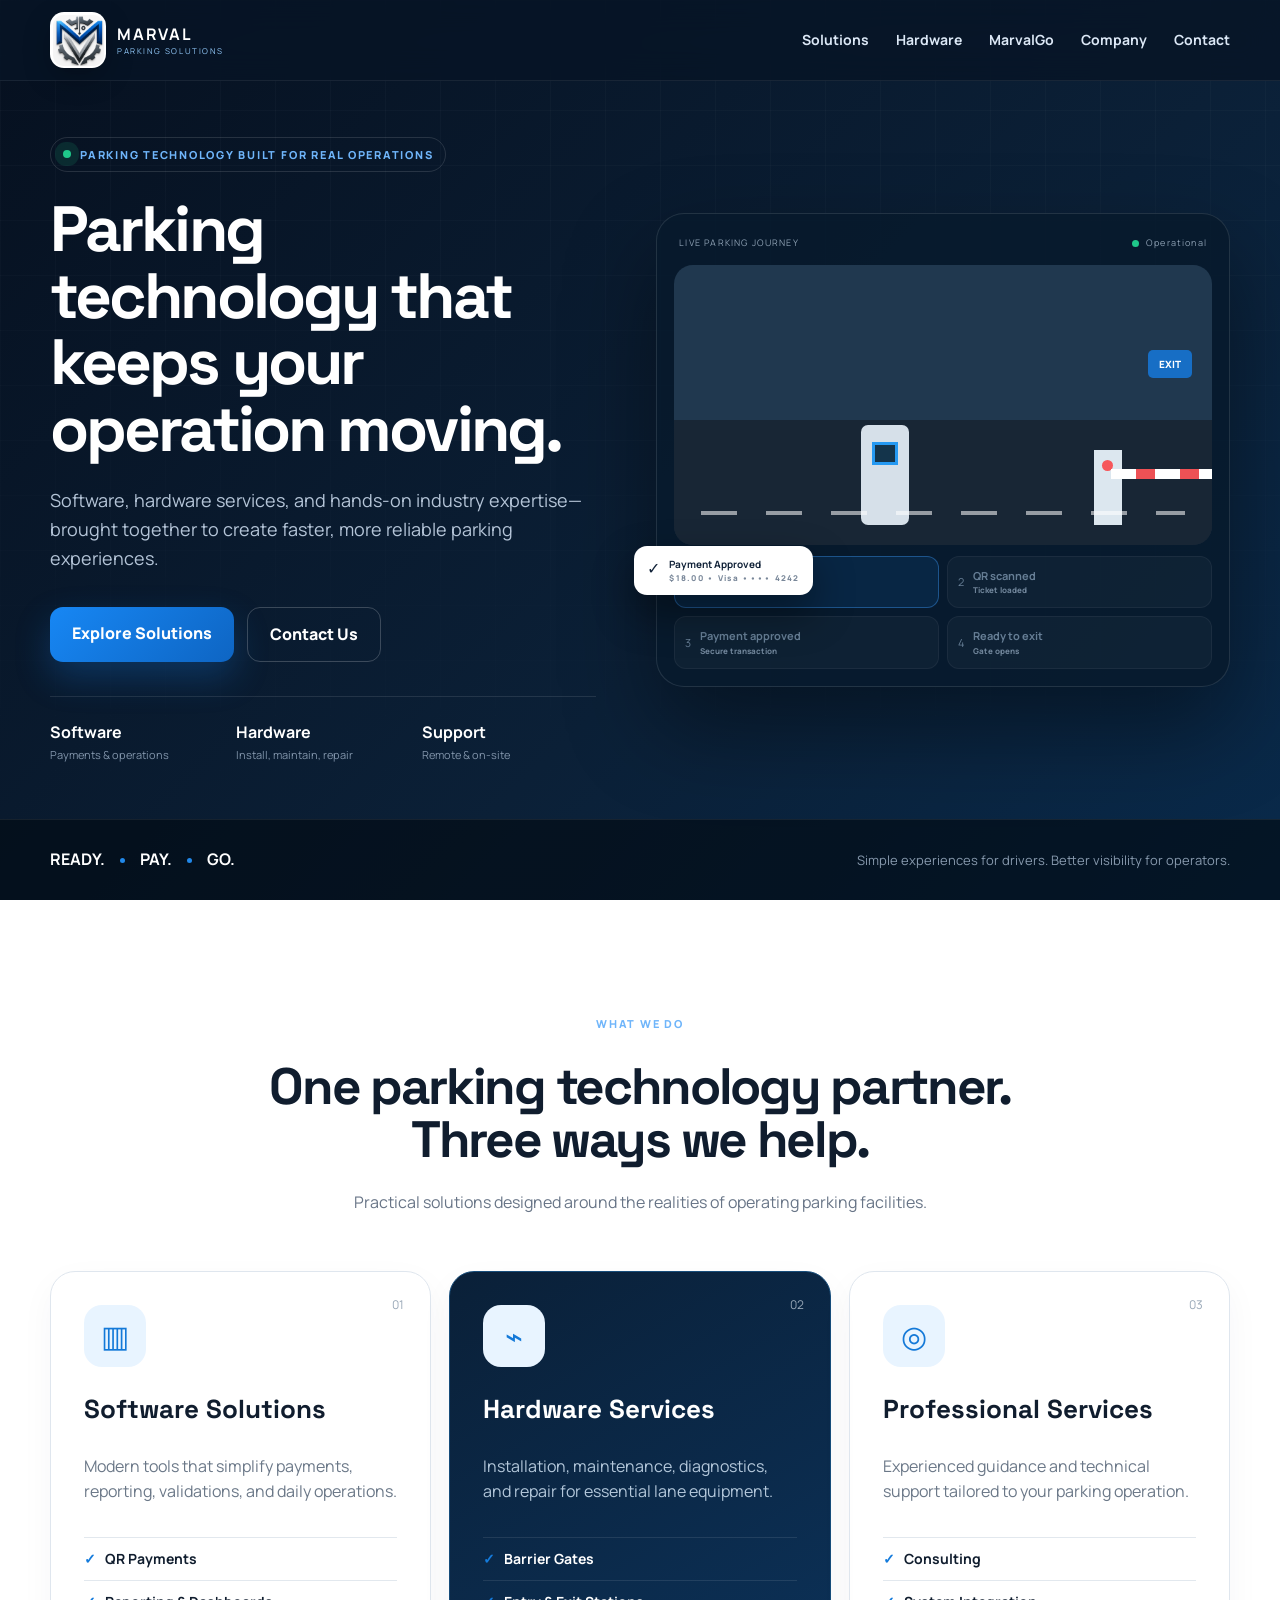
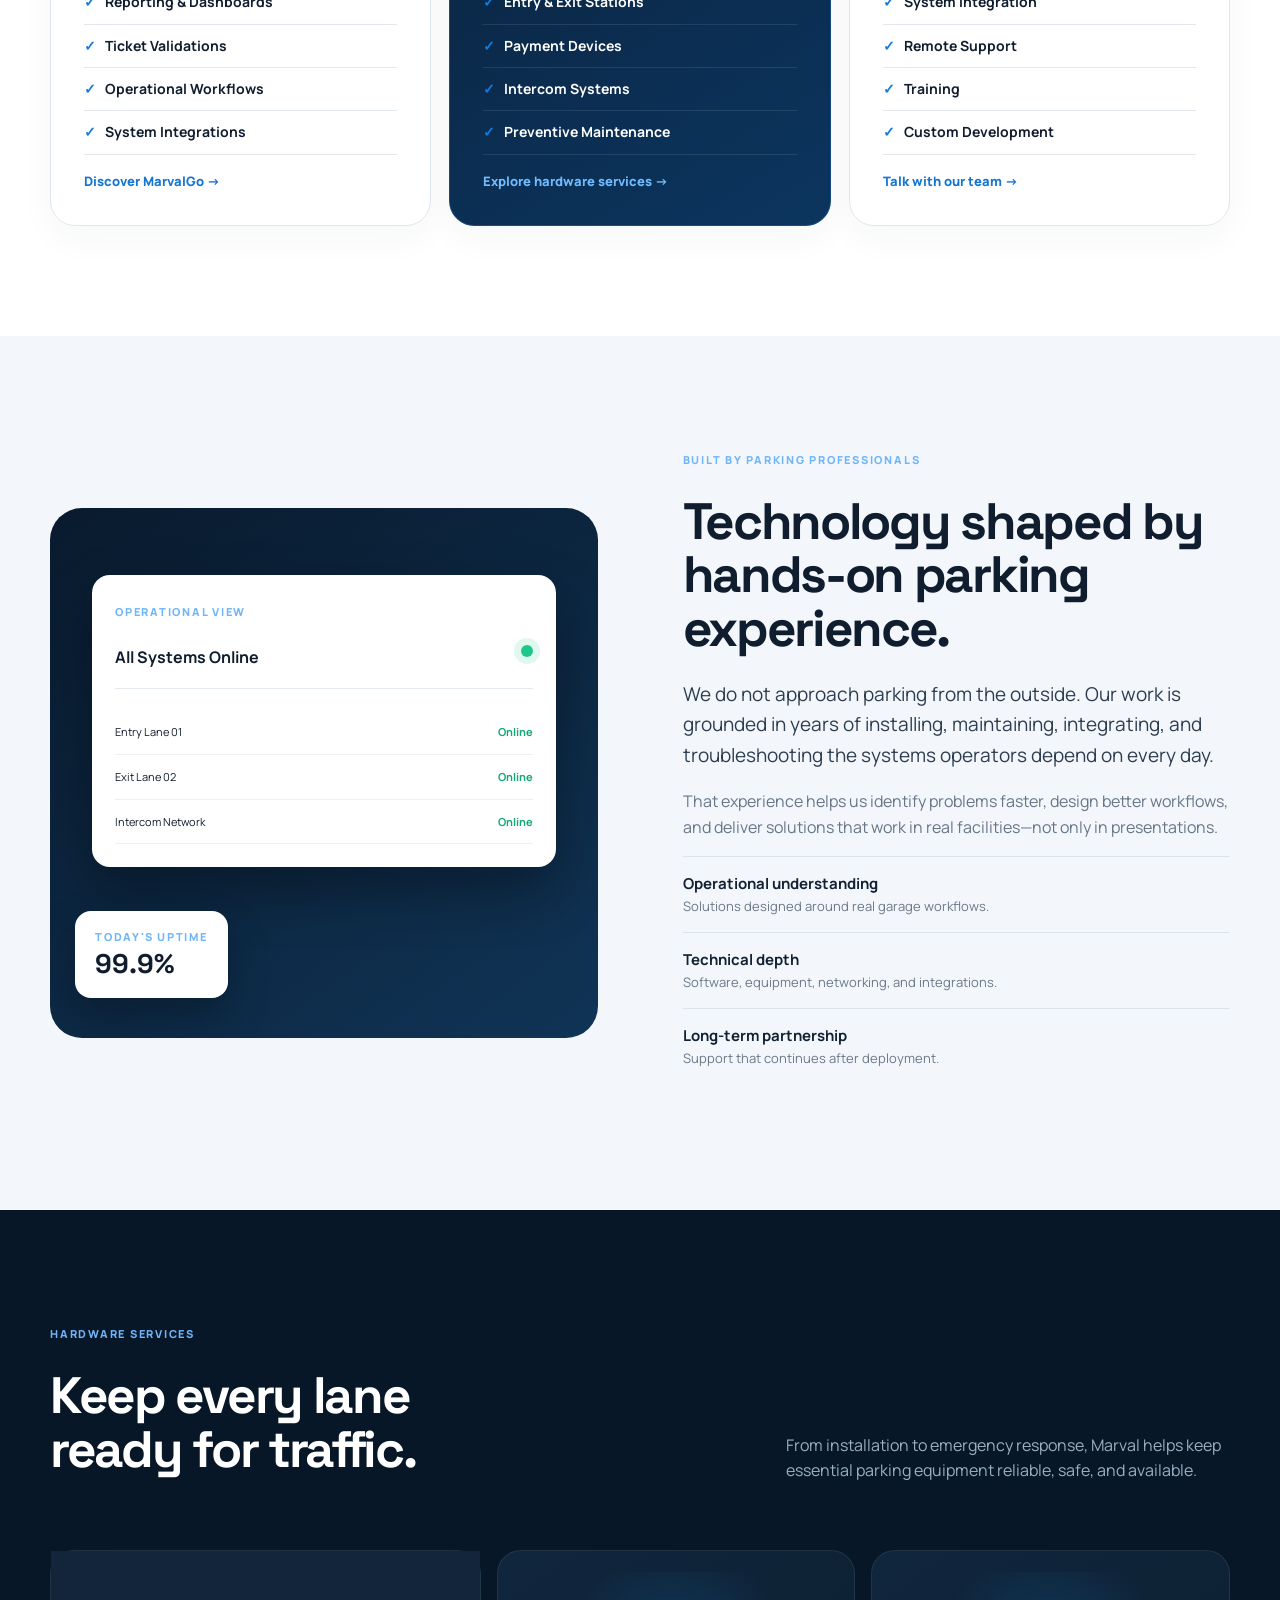
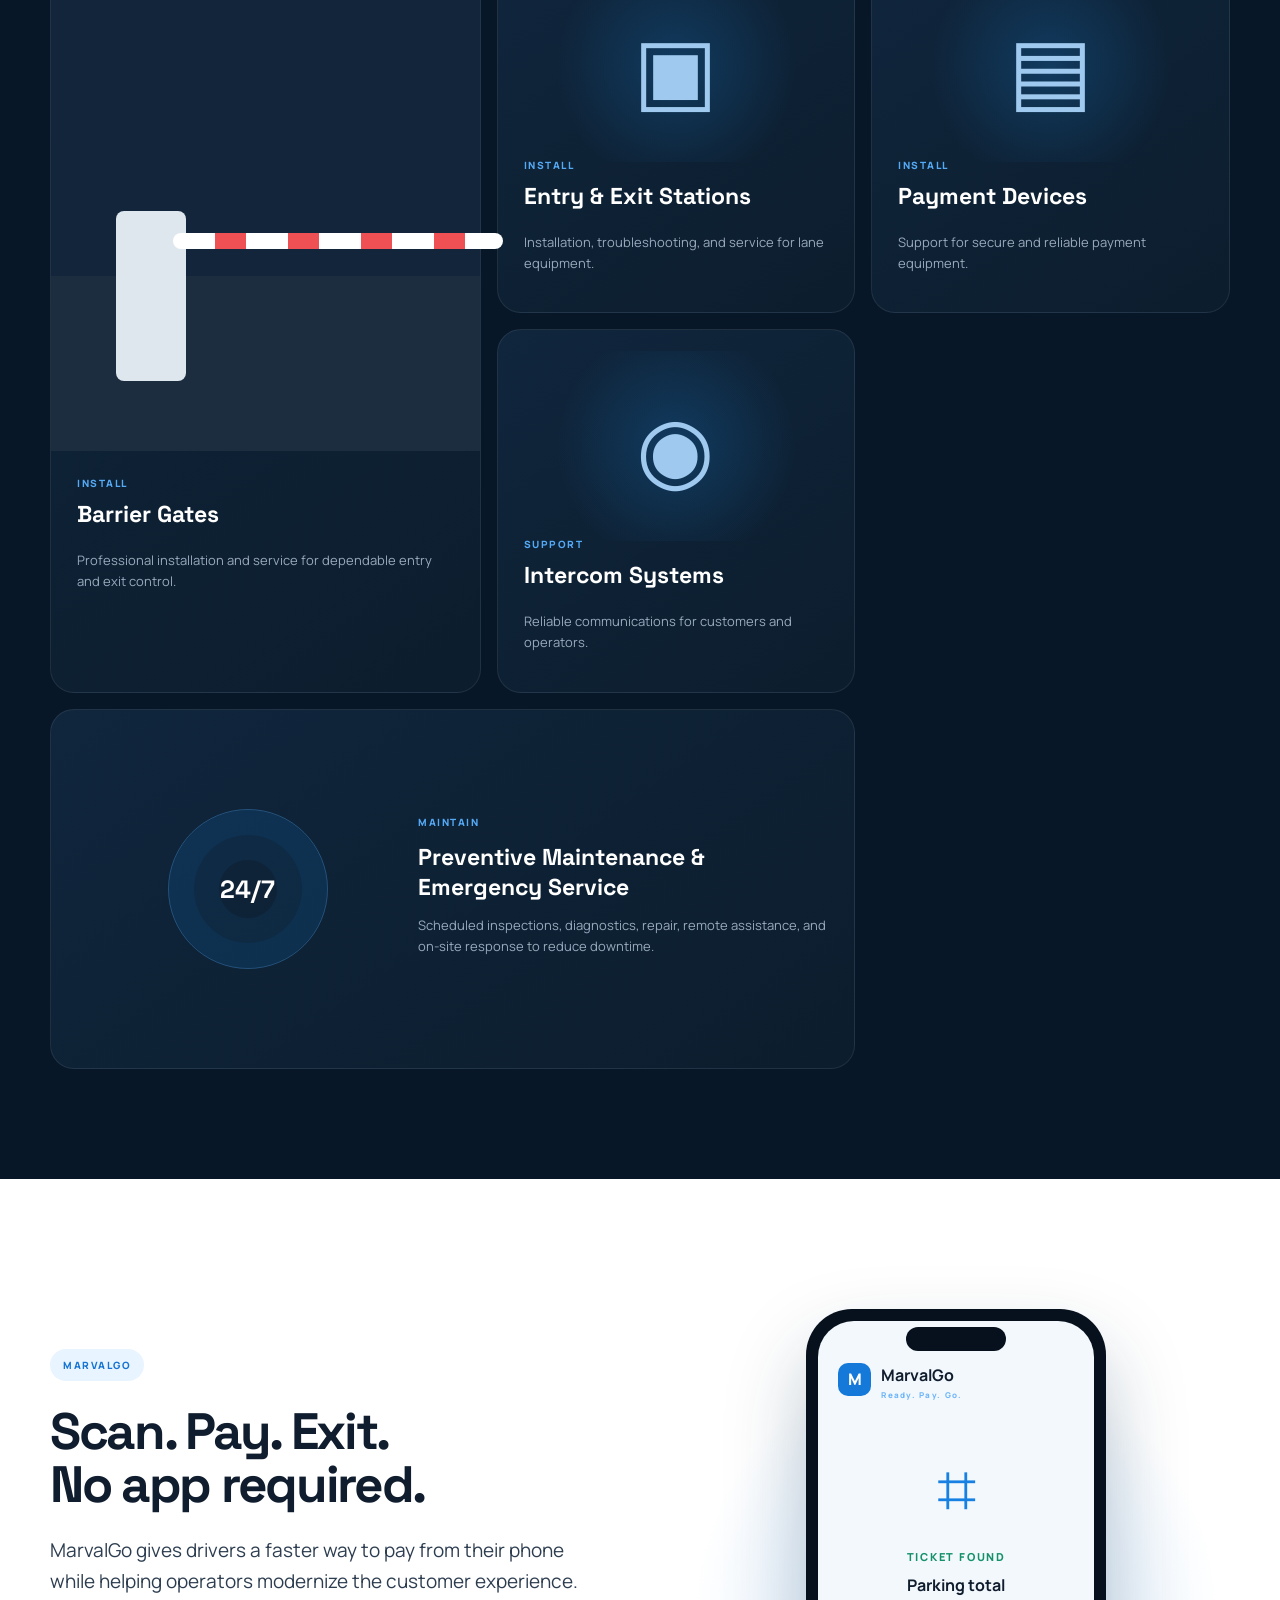
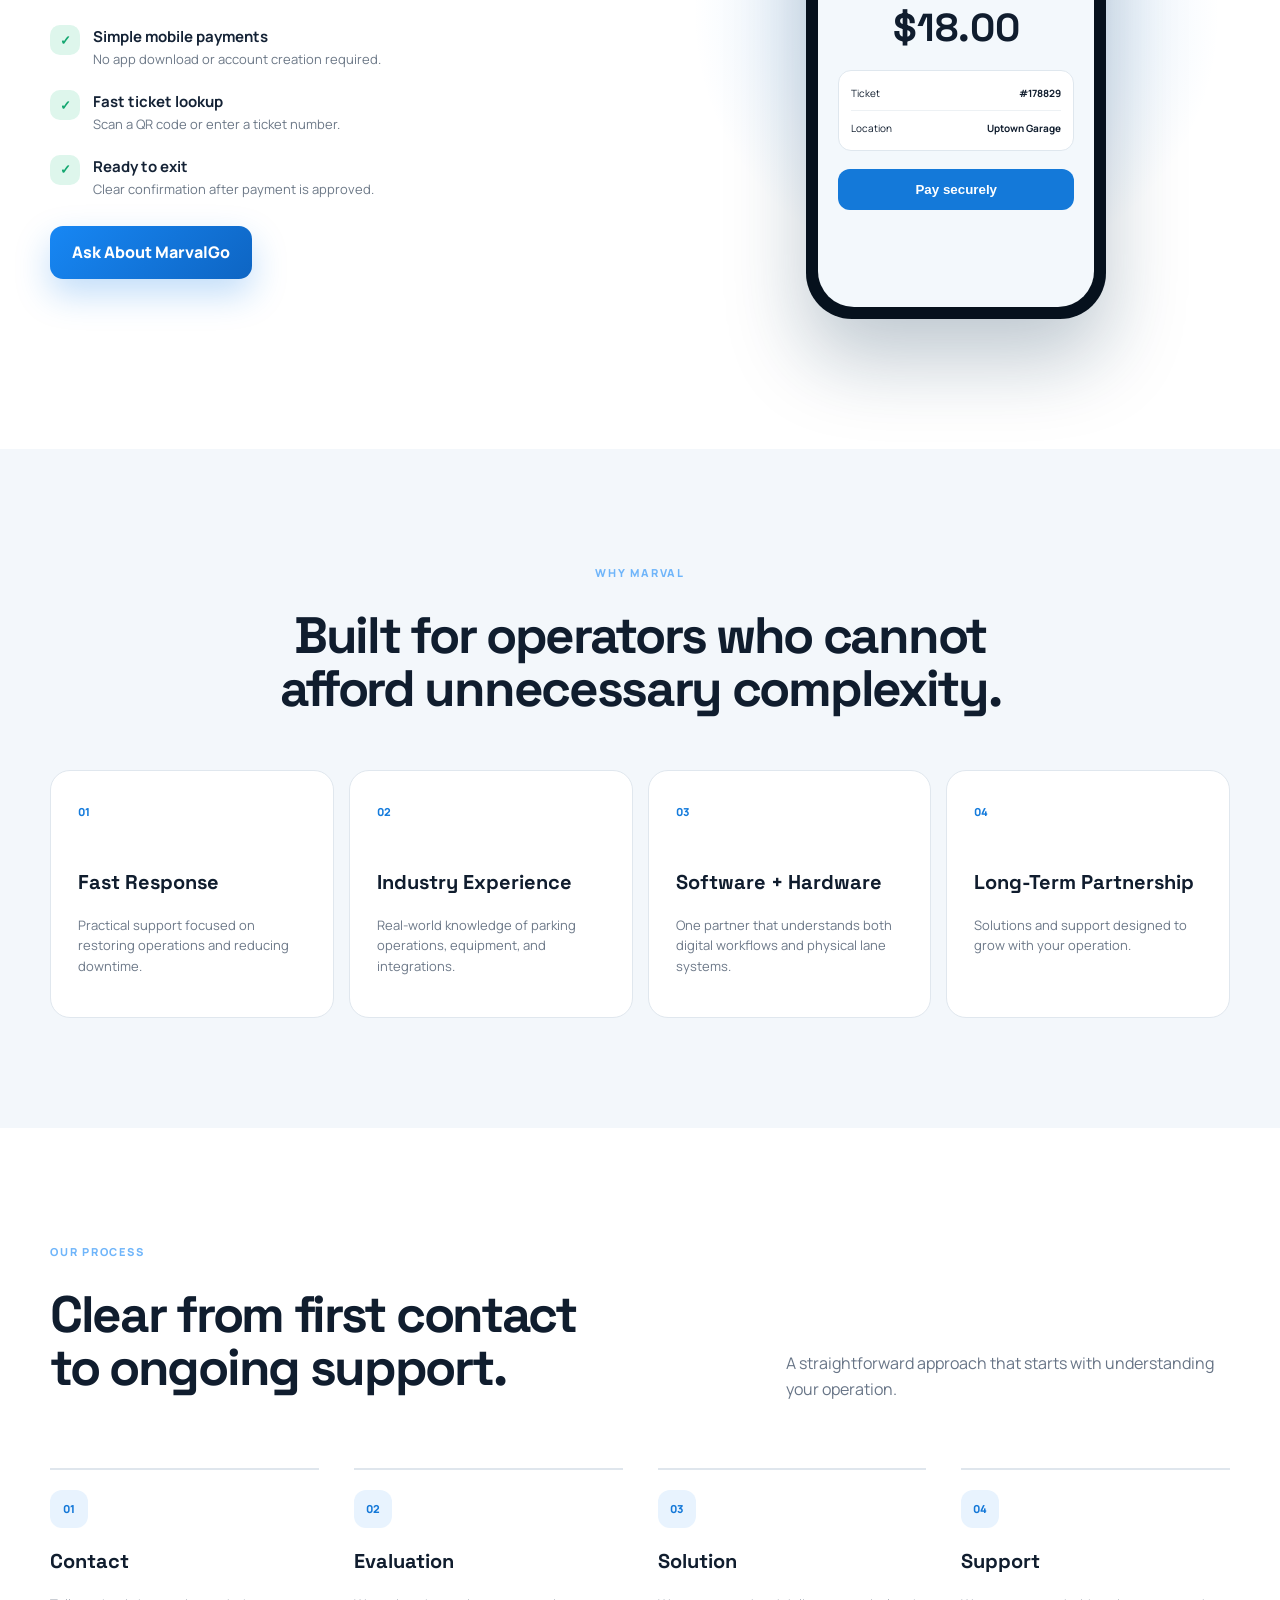
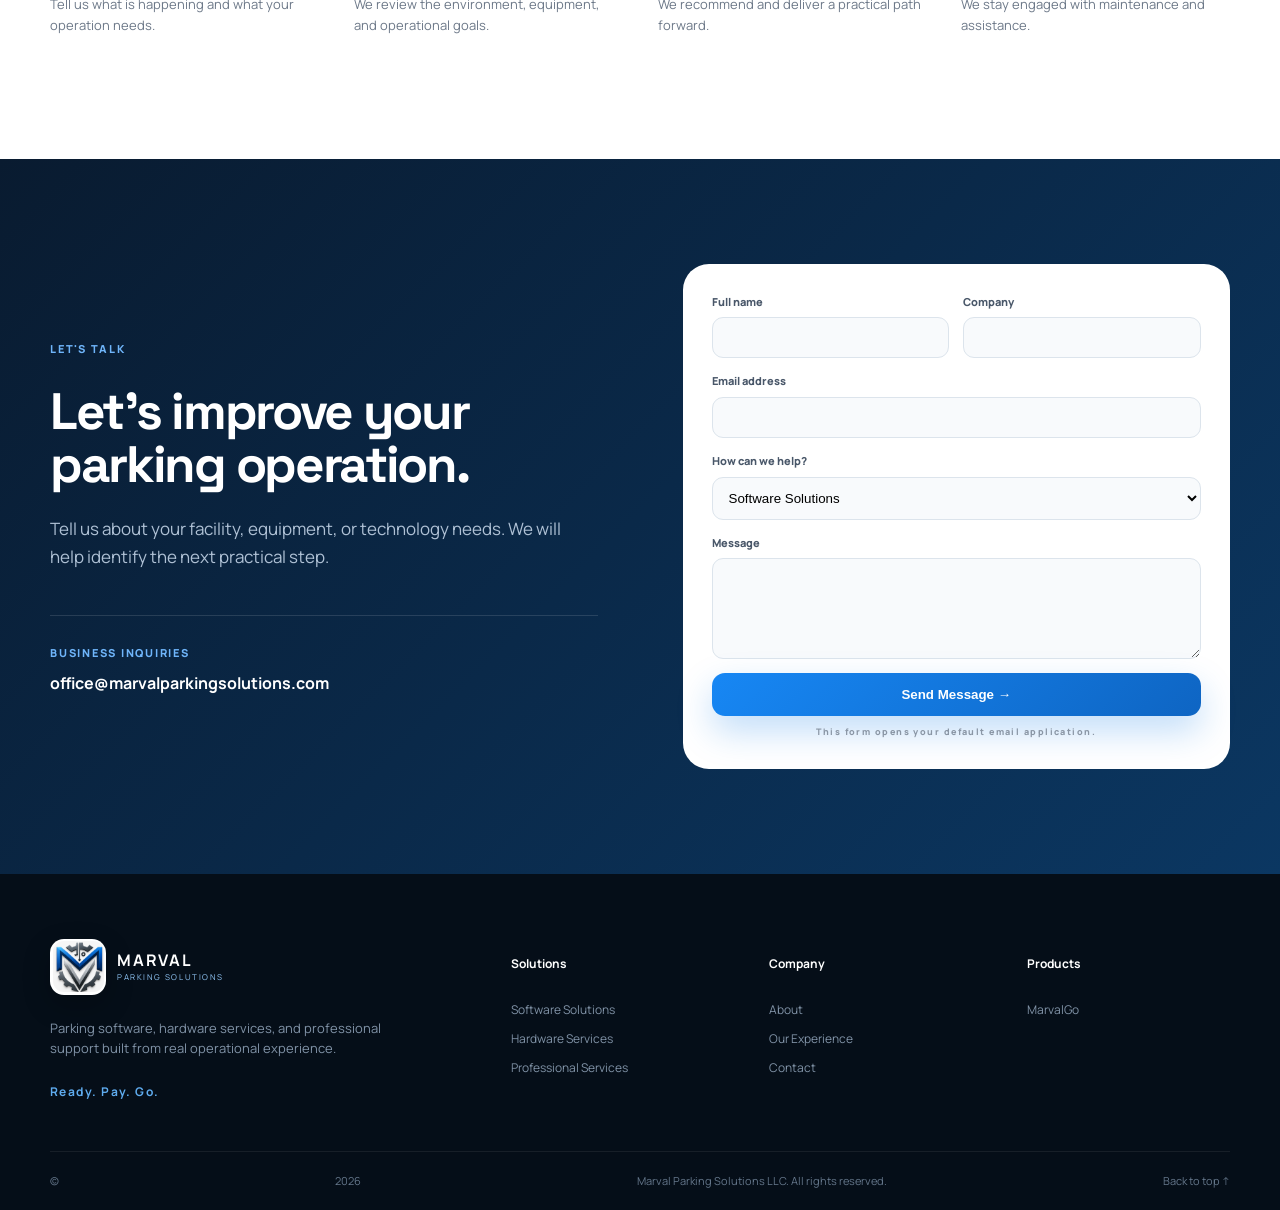
==== commit ed174747: "V9.4" ====
--- a/index.html
+++ b/index.html
@@ -1,5 +1,5 @@
 <!doctype html><html lang="en"><head><meta charset="utf-8"><meta name="viewport" content="width=device-width,initial-scale=1"><meta name="theme-color" content="#071426"><meta name="description" content="Marval Parking Solutions provides parking software, hardware services and professional support."><title>Marval Parking Solutions | Software, Hardware & Parking Support</title>
-  <link rel="icon" href="assets/favicon.png" type="image/png" /><link rel="preconnect" href="https://fonts.googleapis.com"><link rel="preconnect" href="https://fonts.gstatic.com" crossorigin><link href="https://fonts.googleapis.com/css2?family=Manrope:wght@400;600;700;800&family=Space+Grotesk:wght@600;700&display=swap" rel="stylesheet"><link rel="stylesheet" href="styles-v9-3.css?v=9301"></head><body>
+  <link rel="icon" href="assets/favicon.png" type="image/png" /><link rel="preconnect" href="https://fonts.googleapis.com"><link rel="preconnect" href="https://fonts.gstatic.com" crossorigin><link href="https://fonts.googleapis.com/css2?family=Manrope:wght@400;600;700;800&family=Space+Grotesk:wght@600;700&display=swap" rel="stylesheet"><link rel="stylesheet" href="styles-v9-4.css?v=9401"></head><body>
 <header><div class="wrap nav"><a class="brand" href="#top"><span class="brand-logo-tile"><img src="assets/marval-emblem.png" alt=""></span><span><b>MARVAL</b><small>PARKING SOLUTIONS</small></span></a><button class="menu" aria-label="Open menu">☰</button><nav><a href="#solutions">Solutions</a><a href="#hardware">Hardware</a><a href="#marvalgo">MarvalGo</a><a href="#company">Company</a><a href="#contact">Contact</a></nav></div></header>
 <main id="top">
 <section class="hero"><div class="gridbg"></div><div class="wrap hero-grid"><div class="hero-copy reveal"><div class="eyebrow"><i></i> PARKING TECHNOLOGY BUILT FOR REAL OPERATIONS</div><h1>Parking technology that keeps your operation moving.</h1><p>Software, hardware services, and hands-on industry expertise—brought together to create faster, more reliable parking experiences.</p><div class="actions"><a class="btn primary" href="solutions.html">Explore Solutions</a><a class="btn ghost" href="contact.html">Contact Us</a></div><div class="proof"><div><b>Software</b><span>Payments & operations</span></div><div><b>Hardware</b><span>Install, maintain, repair</span></div><div><b>Support</b><span>Remote & on-site</span></div></div></div>
@@ -14,4 +14,4 @@
 <section class="section light"><div class="wrap"><div class="heading reveal"><small>WHY MARVAL</small><h2>Built for operators who cannot afford unnecessary complexity.</h2></div><div class="why"><article class="reveal"><span>01</span><h3>Fast Response</h3><p>Practical support focused on restoring operations and reducing downtime.</p></article><article class="reveal"><span>02</span><h3>Industry Experience</h3><p>Real-world knowledge of parking operations, equipment, and integrations.</p></article><article class="reveal"><span>03</span><h3>Software + Hardware</h3><p>One partner that understands both digital workflows and physical lane systems.</p></article><article class="reveal"><span>04</span><h3>Long-Term Partnership</h3><p>Solutions and support designed to grow with your operation.</p></article></div></div></section>
 <section class="section"><div class="wrap"><div class="split reveal"><div><small>OUR PROCESS</small><h2>Clear from first contact<br>to ongoing support.</h2></div><p>A straightforward approach that starts with understanding your operation.</p></div><div class="process reveal"><article><span>01</span><h3>Contact</h3><p>Tell us what is happening and what your operation needs.</p></article><article><span>02</span><h3>Evaluation</h3><p>We review the environment, equipment, and operational goals.</p></article><article><span>03</span><h3>Solution</h3><p>We recommend and deliver a practical path forward.</p></article><article><span>04</span><h3>Support</h3><p>We stay engaged with maintenance and assistance.</p></article></div></div></section>
 <section id="contact" class="contact"><div class="wrap two"><div class="contactcopy reveal"><small>LET'S TALK</small><h2>Let's improve your parking operation.</h2><p>Tell us about your facility, equipment, or technology needs. We will help identify the next practical step.</p><hr><small>BUSINESS INQUIRIES</small><a href="mailto:office@marvalparkingsolutions.com">office@marvalparkingsolutions.com</a></div><form class="reveal" action="mailto:office@marvalparkingsolutions.com" method="post" enctype="text/plain"><div><label>Full name<input name="Name" required></label><label>Company<input name="Company"></label></div><label>Email address<input type="email" name="Email" required></label><label>How can we help?<select name="Service"><option>Software Solutions</option><option>Hardware Services</option><option>Professional Services</option><option>MarvalGo</option><option>General Inquiry</option></select></label><label>Message<textarea name="Message" rows="5" required></textarea></label><button class="btn primary">Send Message →</button><small>This form opens your default email application.</small></form></div></section>
-</main><footer><div class="wrap foot"><div><a class="brand" href="#top"><span class="brand-logo-tile"><img src="assets/marval-emblem.png" alt=""></span><span><b>MARVAL</b><small>PARKING SOLUTIONS</small></span></a><p>Parking software, hardware services, and professional support built from real operational experience.</p><strong>Ready. Pay. Go.</strong></div><div><h4>Solutions</h4><a href="#solutions">Software Solutions</a><a href="#hardware">Hardware Services</a><a href="#solutions">Professional Services</a></div><div><h4>Company</h4><a href="#company">About</a><a href="#company">Our Experience</a><a href="#contact">Contact</a></div><div><h4>Products</h4><a href="#marvalgo">MarvalGo</a></div></div><div class="wrap bottom">© <span id="year"></span> Marval Parking Solutions LLC. All rights reserved.<a href="#top">Back to top ↑</a></div></footer><script src="script-v9-3.js?v=9301"></script></body></html>+</main><footer><div class="wrap foot"><div><a class="brand" href="#top"><span class="brand-logo-tile"><img src="assets/marval-emblem.png" alt=""></span><span><b>MARVAL</b><small>PARKING SOLUTIONS</small></span></a><p>Parking software, hardware services, and professional support built from real operational experience.</p><strong>Ready. Pay. Go.</strong></div><div><h4>Solutions</h4><a href="#solutions">Software Solutions</a><a href="#hardware">Hardware Services</a><a href="#solutions">Professional Services</a></div><div><h4>Company</h4><a href="#company">About</a><a href="#company">Our Experience</a><a href="#contact">Contact</a></div><div><h4>Products</h4><a href="#marvalgo">MarvalGo</a></div></div><div class="wrap bottom">© <span id="year"></span> Marval Parking Solutions LLC. All rights reserved.<a href="#top">Back to top ↑</a></div></footer><script src="script-v9-4.js?v=9401"></script></body></html>
--- a/styles-v9-4.css
+++ b/styles-v9-4.css
@@ -0,0 +1,60 @@
+
+:root{--navy:#071426;--text:#101d2e;--muted:#667386;--line:#dfe6ef;--surface:#f4f7fb;--shadow:0 26px 80px rgba(17,43,76,.12)}
+*{box-sizing:border-box}html{scroll-behavior:smooth}body{margin:0;font-family:Manrope,sans-serif;color:#101d2e;line-height:1.6}a{text-decoration:none;color:inherit}.wrap{width:min(1180px,calc(100% - 40px));margin:auto}header{position:fixed;inset:0 0 auto;z-index:20;background:#071426cc;backdrop-filter:blur(16px);border-bottom:1px solid #ffffff12}.nav{height:80px;display:flex;align-items:center;gap:32px}.brand{display:flex;align-items:center;gap:11px;color:#fff}.logo{display:grid;place-items:center;width:44px;height:44px;border-radius:13px;background:linear-gradient(145deg,#1689f6,#0d559f);font:700 25px Space Grotesk}.brand span:last-child{display:flex;flex-direction:column;line-height:1}.brand b{letter-spacing:.11em}.brand small{font-size:8px;letter-spacing:.2em;color:#93c9fa;margin-top:5px}.nav nav{margin-left:auto;display:flex;gap:27px}.nav nav a{color:#dce8f6;font-size:14px;font-weight:700}.navcta{border:1px solid #ffffff55;color:#fff;padding:10px 18px;border-radius:999px;font-weight:700;font-size:14px}.menu{display:none;margin-left:auto;background:none;border:0;color:#fff;font-size:24px}.hero{min-height:900px;padding-top:80px;background:linear-gradient(135deg,#06101f,#0b2037 60%,#092a4b);color:#fff;position:relative;overflow:hidden}.gridbg{position:absolute;inset:0;background-image:linear-gradient(#ffffff07 1px,transparent 1px),linear-gradient(90deg,#ffffff07 1px,transparent 1px);background-size:55px 55px;mask-image:linear-gradient(#000,transparent)}.hero-grid{min-height:740px;display:grid;grid-template-columns:1fr 1.05fr;gap:60px;align-items:center;position:relative}.eyebrow,section small{font-size:11px;letter-spacing:.16em;font-weight:800;color:#6fb5fa}.eyebrow{display:inline-flex;align-items:center;gap:9px;border:1px solid #ffffff20;border-radius:999px;padding:8px 12px}.eyebrow i{width:8px;height:8px;border-radius:50%;background:#1fc88a;box-shadow:0 0 0 8px #1fc88a22}.hero h1,.heading h2,.copy h2,.split h2,.contact h2{font-family:Space Grotesk;font-size:clamp(40px,5vw,72px);line-height:1.04;letter-spacing:-.045em;margin:24px 0}.hero-copy>p{color:#b4c4d7;font-size:18px}.actions{display:flex;gap:13px;margin:34px 0}.btn{display:inline-flex;justify-content:center;border-radius:13px;padding:14px 22px;font-weight:800;border:0}.primary{background:linear-gradient(135deg,#1787f4,#0e65c3);color:#fff;box-shadow:0 15px 35px #1680e844}.ghost{border:1px solid #ffffff33;color:#fff}.proof{display:grid;grid-template-columns:repeat(3,1fr);border-top:1px solid #ffffff1a;padding-top:23px;gap:12px}.proof div{display:flex;flex-direction:column}.proof span{font-size:11px;color:#8295ab}.scene{background:#081a2cdd;border:1px solid #ffffff1c;border-radius:28px;padding:17px;position:relative;box-shadow:0 40px 90px #0006}.scene-head{display:flex;justify-content:space-between;font-size:9px;letter-spacing:.13em;color:#8da0b3;padding:5px 5px 14px}.scene-head span:last-child{display:flex;gap:7px;align-items:center}.scene-head i{width:7px;height:7px;border-radius:50%;background:#1fc88a}.garage{height:280px;background:linear-gradient(#20384f 0 57%,#17283a 57%);border-radius:19px;overflow:hidden;position:relative}.lane{position:absolute;inset:auto 0 0;height:125px;background:#182635}.lane:after{content:"";position:absolute;left:5%;right:5%;bottom:30px;height:4px;background:repeating-linear-gradient(90deg,#fff 0 36px,transparent 36px 65px);opacity:.55}.car{position:absolute;width:86px;height:34px;border-radius:22px 22px 8px 8px;background:#167fde;bottom:43px;left:-100px;animation:drive 8s infinite}.car i{position:absolute;width:42px;height:19px;background:#71c1fb;left:22px;top:-14px;border-radius:18px 18px 0 0}.car b{position:absolute;width:15px;height:15px;border:4px solid #344657;background:#06111c;border-radius:50%;bottom:-7px}.car b:nth-of-type(1){left:13px}.car b:nth-of-type(2){right:13px}@keyframes drive{0%{left:-100px}20%,50%{left:75px}70%{left:310px}100%{left:580px}}.station{position:absolute;width:48px;height:100px;background:#d6e0e9;left:187px;bottom:20px;border-radius:7px}.station i{position:absolute;width:26px;height:23px;background:#14344b;left:11px;top:17px;border:3px solid #2599f2}.gate{position:absolute;width:28px;height:75px;background:#dce7ef;right:90px;bottom:20px}.gate i{position:absolute;width:11px;height:11px;border-radius:50%;background:#f6575b;left:8px;top:10px;animation:light 8s infinite}.gate b{position:absolute;width:140px;height:10px;background:repeating-linear-gradient(90deg,#fff 0 25px,#ed5155 25px 44px);left:17px;top:19px;transform-origin:left;animation:open 8s infinite}@keyframes open{0%,53%{transform:rotate(0)}63%,83%{transform:rotate(-70deg)}}@keyframes light{0%,53%{background:#f6575b}63%,83%{background:#22cc8a}}.exit{position:absolute;right:20px;top:-70px;background:#176ec5;border-radius:5px;padding:6px 11px;font-size:10px;font-weight:800}.steps{display:grid;grid-template-columns:1fr 1fr;gap:8px;margin-top:11px}.steps>div{display:flex;gap:9px;align-items:center;background:#ffffff08;border:1px solid #ffffff0d;border-radius:12px;padding:10px;color:#667e95;font-size:11px}.steps span b,.steps span small{display:block}.steps small{font-size:8px;letter-spacing:0;color:#6f8499}.steps .active{background:#1379db22;border-color:#409af866;color:#fff}.approved{position:absolute;left:-23px;bottom:91px;background:#fff;color:#112238;border-radius:13px;padding:10px 13px;display:flex;gap:9px;box-shadow:0 18px 40px #0006;font-style:normal}.approved>span b,.approved>span small{display:block}.approved>span b{font-size:10px}.approved>span small{font-size:8px;color:#798799}.tagbar{position:absolute;bottom:0;inset-inline:0;background:#020b14aa;border-top:1px solid #ffffff12}.tagbar .wrap{height:80px;display:flex;align-items:center;gap:15px}.tagbar i{width:5px;height:5px;background:#2188e9;border-radius:50%}.tagbar span{margin-left:auto;color:#8799ad;font-size:13px}.section{padding:110px 0}.heading{text-align:center;max-width:780px;margin:0 auto 55px}.heading h2,.copy h2,.split h2,.contact h2{font-size:clamp(36px,4vw,58px)}.heading p,.split p,.copy>p{color:#687587}.cards{display:grid;grid-template-columns:repeat(3,1fr);gap:18px}.card{border:1px solid #dfe6ee;border-radius:25px;padding:33px;min-height:540px;display:flex;flex-direction:column;position:relative;box-shadow:0 12px 35px #1634540a}.card em{position:absolute;right:26px;top:23px;font-style:normal;font-size:12px;color:#98a7b7}.card .icon{width:62px;height:62px;border-radius:18px;background:#e8f4ff;color:#1479d8;display:grid;place-items:center;font-size:30px}.card h3{font:700 26px Space Grotesk;margin:25px 0 12px}.card p{color:#6b7888}.card ul{list-style:none;padding:0;border-top:1px solid #e2e8ee}.card li{padding:10px 0;border-bottom:1px solid #e2e8ee;font-size:14px;font-weight:700}.card li:before{content:"✓";color:#147bdc;margin-right:9px}.card>a{margin-top:auto;color:#1475d2;font-weight:800;font-size:13px}.card.dark{background:linear-gradient(150deg,#0a2038,#0c355f);color:#fff;border-color:#174d7b}.card.dark p{color:#b3c7da}.card.dark ul,.card.dark li{border-color:#ffffff18}.card.dark a{color:#71bcff}.light{background:#f3f7fb}.two{display:grid;grid-template-columns:1fr 1fr;gap:85px;align-items:center}.ops{min-height:530px;border-radius:32px;background:linear-gradient(145deg,#091a2d,#103456);position:relative;overflow:hidden}.dash{position:absolute;left:42px;right:42px;top:67px;background:#fff;border-radius:18px;padding:23px;box-shadow:0 25px 55px #0005}.dash h4{display:flex;justify-content:space-between;border-bottom:1px solid #e5eaf0;padding-bottom:18px}.dash h4 i{width:12px;height:12px;background:#1dc78a;border-radius:50%;box-shadow:0 0 0 7px #1dc78a22}.dash div{display:flex;justify-content:space-between;border-bottom:1px solid #edf1f4;padding:13px 0;font-size:11px}.dash div b{color:#14a774}.ops aside{position:absolute;left:25px;bottom:40px;background:#fff;border-radius:16px;padding:17px 20px;box-shadow:0 20px 40px #0004}.ops aside small,.ops aside b{display:block}.ops aside b{font:700 27px Space Grotesk}.copy .lead{font-size:19px;color:#2d3d50}.copy ol{list-style:none;padding:0}.copy ol li{padding:15px 0;border-top:1px solid #dce3ea;font-size:13px;color:#6b7888}.copy ol b{display:block;color:#132135;font-size:15px}.hardware{background:#071728;color:#fff}.split{display:grid;grid-template-columns:1.2fr .8fr;gap:70px;align-items:end;margin-bottom:50px}.hardware .split p{color:#9bafc3}.hwgrid{display:grid;grid-template-columns:1.2fr 1fr 1fr;gap:16px}.hw{min-height:360px;background:linear-gradient(145deg,#10263d,#0c1d2d);border:1px solid #ffffff14;border-radius:24px;padding:26px;display:flex;flex-direction:column}.hw.big{grid-row:span 2;min-height:736px}.hw.wide{grid-column:span 2;display:grid;grid-template-columns:1fr 1.2fr;align-items:center}.hw>span,.hw.wide span{font-size:10px;letter-spacing:.15em;color:#55aaf6;font-weight:800}.hw h3{font:700 23px Space Grotesk;margin:8px 0}.hw p{font-size:13px;color:#99aabd}.device{height:190px;display:grid;place-items:center;font-size:90px;color:#9fc9ef;background:radial-gradient(circle,#167ed044,transparent 65%);margin:-5px}.gateart{height:500px;position:relative;background:linear-gradient(#12253a 65%,#1b2d3e 65%);margin:-26px -26px 24px}.gateart i{position:absolute;width:70px;height:170px;background:#dfe7ee;left:65px;bottom:70px;border-radius:8px}.gateart b{position:absolute;width:330px;height:16px;background:repeating-linear-gradient(90deg,#fff 0 42px,#ee5054 42px 73px);left:122px;bottom:202px;border-radius:8px;transform-origin:left;animation:hwgate 5s infinite}@keyframes hwgate{50%{transform:rotate(-35deg)}}.rings{width:160px;height:160px;border-radius:50%;border:1px solid #4fafff55;display:grid;place-items:center;margin:auto;font:700 25px Space Grotesk;box-shadow:inset 0 0 0 25px #167ddd16,inset 0 0 0 50px #167ddd12}.pill{display:inline-block;background:#e8f4ff;color:#1674d2;border-radius:999px;padding:8px 13px;font-size:10px;letter-spacing:.15em;font-weight:800}.checks{list-style:none;padding:0}.checks li{padding:10px 0 10px 43px;position:relative;color:#6c7887;font-size:13px}.checks li:before{content:"✓";position:absolute;left:0;width:30px;height:30px;border-radius:10px;background:#def6ec;color:#12a66f;display:grid;place-items:center;font-weight:900}.checks b{display:block;color:#142235;font-size:15px}.phonewrap{min-height:650px;display:grid;place-items:center;background:radial-gradient(circle,#1483ef33,transparent 62%)}.phone{width:300px;height:610px;background:#06111d;border-radius:46px;padding:12px;box-shadow:0 40px 80px #0c315044;position:relative}.notch{position:absolute;z-index:2;top:18px;left:50%;transform:translateX(-50%);width:100px;height:24px;background:#06111d;border-radius:20px}.screen{height:100%;border-radius:36px;background:#f3f8fc;padding:42px 20px 20px;text-align:center;position:relative;overflow:hidden}.phbrand{display:flex;gap:10px;text-align:left}.phbrand i{width:33px;height:33px;border-radius:10px;background:#1479d9;color:#fff;display:grid;place-items:center;font-style:normal;font-weight:800}.phbrand span b,.phbrand span small{display:block}.phbrand small{font-size:8px}.scan{font-size:70px;color:#1681e3;margin:30px 0 0}.screen>small{color:#15916a}.screen h4{margin:4px}.screen>strong{font:700 39px Space Grotesk}.ticket{margin:18px 0;background:#fff;border:1px solid #dfe7ee;border-radius:13px;padding:5px 12px}.ticket span{display:flex;justify-content:space-between;padding:9px 0;border-bottom:1px solid #edf1f4;font-size:10px}.ticket span:last-child{border:0}.screen button{width:100%;border:0;border-radius:12px;background:#1479d9;color:#fff;padding:13px;font-weight:800}.success{position:absolute;inset:85px 15px 15px;background:#f3f8fc;padding-top:80px;opacity:0;animation:success 9s infinite}.success i{display:grid;place-items:center;width:80px;height:80px;margin:auto;border-radius:50%;background:#ddf6ec;color:#18ad78;font-size:40px;font-style:normal}.success h3{font:700 21px Space Grotesk}.success p{font-size:10px;color:#748294}@keyframes success{0%,45%{opacity:0;transform:translateY(20px)}55%,90%{opacity:1;transform:none}}.why{display:grid;grid-template-columns:repeat(4,1fr);gap:15px}.why article{background:#fff;border:1px solid #e0e7ee;border-radius:20px;padding:27px;min-height:235px}.why article span{color:#147bdc;font-size:11px;font-weight:800}.why h3{font:700 20px Space Grotesk;margin-top:45px}.why p{font-size:13px;color:#6c7888}.process{display:grid;grid-template-columns:repeat(4,1fr);gap:35px}.process article{border-top:2px solid #dfe6ed;padding-top:20px}.process span{display:grid;place-items:center;width:38px;height:38px;border-radius:12px;background:#e8f3fe;color:#1478d8;font-size:11px;font-weight:800}.process h3{font:700 20px Space Grotesk}.process p{font-size:13px;color:#6c7888}.contact{padding:105px 0;background:linear-gradient(135deg,#091b30,#0b3762);color:#fff}.contactcopy p{color:#afc1d5;font-size:17px}.contactcopy hr{border:0;border-top:1px solid #ffffff1f;margin:45px 0 23px}.contactcopy>a{display:block;margin-top:7px;font-weight:700}.contact form{background:#fff;color:#172438;border-radius:26px;padding:29px}.contact form>div{display:grid;grid-template-columns:1fr 1fr;gap:14px}.contact label{display:block;font-size:11px;font-weight:800;margin-bottom:14px;color:#495769}.contact input,.contact select,.contact textarea{display:block;width:100%;margin-top:7px;border:1px solid #dce4ec;border-radius:11px;background:#f8fafc;padding:12px;outline:none}.contact form .btn{width:100%}.contact form>small{display:block;text-align:center;color:#8a96a5;margin-top:9px;font-size:9px}footer{background:#050e18;color:#fff;padding:65px 0 20px}.foot{display:grid;grid-template-columns:2fr 1fr 1fr 1fr;gap:55px}.foot>div{display:flex;flex-direction:column;gap:10px}.foot>div:first-child p{color:#8193a7;font-size:13px;max-width:380px}.foot>div:first-child>strong{color:#5facef;letter-spacing:.12em;font-size:12px}.foot h4{font-size:12px}.foot>div:not(:first-child) a{font-size:12px;color:#8193a7}.bottom{border-top:1px solid #ffffff12;margin-top:50px;padding-top:20px;color:#64768a;font-size:11px;display:flex;justify-content:space-between}.reveal{opacity:1;transform:none}
+.animations-ready .reveal{opacity:0;transform:translateY(25px);transition:opacity .8s ease,transform .8s ease}
+.animations-ready .reveal.visible{opacity:1;transform:none}
+@media(max-width:900px){.nav nav{position:fixed;left:20px;right:20px;top:88px;background:#0b2037;border-radius:17px;padding:18px;display:none;flex-direction:column}.nav nav.open{display:flex}.menu{display:block}.navcta{display:none}.hero{min-height:1250px}.hero-grid,.two{grid-template-columns:1fr}.hero-grid{padding:80px 0 130px}.cards{grid-template-columns:1fr}.card{min-height:auto}.hwgrid{grid-template-columns:1fr 1fr}.hw.big{grid-column:span 2;grid-row:auto}.hw.wide{grid-column:span 2}.why{grid-template-columns:1fr 1fr}.foot{grid-template-columns:2fr 1fr 1fr}.foot>div:last-child{grid-column:2}.split{grid-template-columns:1fr;gap:15px}}
+@media(max-width:600px){.wrap{width:calc(100% - 28px)}.nav{height:70px}.hero{padding-top:70px;min-height:1220px}.hero h1{font-size:43px}.hero-copy{text-align:center}.actions{flex-direction:column}.proof{grid-template-columns:1fr;text-align:left}.scene{padding:10px}.garage{height:245px}.station{left:145px}.gate{right:62px}.gate b{width:105px}@keyframes drive{0%{left:-100px}20%,50%{left:48px}70%{left:205px}100%{left:420px}}.approved{left:8px;bottom:83px}.tagbar span{display:none}.section{padding:80px 0}.heading h2,.copy h2,.split h2,.contact h2{font-size:37px}.two{gap:45px}.ops{min-height:450px}.dash{left:16px;right:16px;top:45px}.hwgrid{grid-template-columns:1fr}.hw.big,.hw.wide{grid-column:auto}.hw.wide{display:block}.gateart b{width:230px}.why{grid-template-columns:1fr}.process{grid-template-columns:1fr}.contact form>div{grid-template-columns:1fr}.foot{grid-template-columns:1fr 1fr}.foot>div:first-child{grid-column:span 2}.foot>div:last-child{grid-column:auto}.bottom{flex-direction:column;gap:8px}}
+@media(prefers-reduced-motion:reduce){*{scroll-behavior:auto!important;animation:none!important;transition:none!important}.reveal{opacity:1;transform:none}}
+
+/* Multi-page V9 */
+.primary-nav a.active{color:#fff;position:relative}.primary-nav a.active:after{content:"";position:absolute;left:0;right:0;bottom:-10px;height:2px;background:#43a5ff;border-radius:2px}
+.page-hero-v9{padding:185px 0 110px;background:radial-gradient(circle at 75% 30%,rgba(32,129,230,.25),transparent 31%),linear-gradient(135deg,#06101f,#0b223a);color:#fff;overflow:hidden;position:relative}.page-hero-v9:before{content:"";position:absolute;inset:0;background-image:linear-gradient(rgba(255,255,255,.025) 1px,transparent 1px),linear-gradient(90deg,rgba(255,255,255,.025) 1px,transparent 1px);background-size:54px 54px}.page-hero-grid{position:relative;display:grid;grid-template-columns:1.2fr .8fr;align-items:center;gap:60px}.page-hero-v9 h1{font-family:"Space Grotesk";font-size:clamp(46px,6vw,78px);line-height:1.02;letter-spacing:-.045em;margin:18px 0 22px;max-width:850px}.page-hero-v9 p{color:#afc0d3;font-size:18px;max-width:730px}.page-orbit{height:300px;position:relative;display:grid;place-items:center}.page-orbit>div{width:82px;height:82px;border-radius:25px;background:linear-gradient(145deg,#1887f2,#0b5caf);display:grid;place-items:center;font-family:"Space Grotesk";font-size:38px;font-weight:800;box-shadow:0 28px 65px rgba(17,119,218,.38)}.page-orbit span{position:absolute;border:1px solid rgba(90,177,255,.26);border-radius:50%;animation:ring 5s linear infinite}.page-orbit span:nth-child(1){width:155px;height:155px}.page-orbit span:nth-child(2){width:225px;height:225px;animation-delay:-1.5s}.page-orbit span:nth-child(3){width:295px;height:295px;animation-delay:-3s}
+.service-detail-grid{display:grid;grid-template-columns:repeat(3,1fr);gap:18px}.service-detail{border:1px solid var(--line);border-radius:24px;padding:31px;min-height:360px;background:#fff;transition:.3s}.service-detail:hover{transform:translateY(-6px);box-shadow:var(--shadow)}.service-detail>b,.lifecycle b,.company-values b{font-size:11px;color:#1680e5}.service-detail h3{font-family:"Space Grotesk";font-size:24px;margin:45px 0 12px}.service-detail p{color:var(--muted);font-size:14px}.service-detail ul,.service-column ul{list-style:none;padding:18px 0 0;margin:20px 0 0;border-top:1px solid var(--line)}.service-detail li,.service-column li{padding:8px 0;font-size:13px}.service-detail li:before,.service-column li:before{content:"✓";color:#1782e7;margin-right:8px}.page-cta{background:linear-gradient(135deg,#08192c,#0d3a65);color:#fff;padding:90px 0;text-align:center}.page-cta h2{font-family:"Space Grotesk";font-size:clamp(36px,4vw,55px);line-height:1.08;max-width:820px;margin:15px auto 28px}
+.hardware-service-columns{display:grid;grid-template-columns:repeat(3,1fr);gap:18px}.service-column{background:var(--surface);border-radius:26px;padding:35px;min-height:430px;border:1px solid #e1e8f0}.service-column>span{font-size:10px;letter-spacing:.16em;color:#167adb;font-weight:800}.service-column h3{font-family:"Space Grotesk";font-size:28px;margin:50px 0 10px}.lifecycle{display:grid;grid-template-columns:repeat(4,1fr);gap:16px}.lifecycle article{background:#fff;color:var(--text);border-radius:21px;padding:28px;border:1px solid var(--line);min-height:230px}.hardware-showcase .lifecycle article{background:#10253a;border-color:rgba(255,255,255,.08);color:#fff}.lifecycle h3{font-family:"Space Grotesk";font-size:21px;margin:42px 0 8px}.lifecycle p{font-size:13px;color:#758294}.hardware-showcase .lifecycle p{color:#9eafc1}
+.product-page-grid{display:grid;grid-template-columns:1fr 1fr;gap:90px;align-items:center}.product-page-grid h2,.company-story h2,.contact-page-grid h2{font-family:"Space Grotesk";font-size:clamp(38px,4vw,58px);line-height:1.08;letter-spacing:-.04em;margin:18px 0}.journey-demo{display:grid;place-items:center;min-height:620px;background:radial-gradient(circle,rgba(22,126,222,.22),transparent 63%)}.journey-screen{width:330px;min-height:565px;border:12px solid #07111d;border-radius:44px;background:linear-gradient(#f8fbfe,#eaf2f9);padding:38px 22px 22px;box-shadow:0 42px 85px rgba(10,44,79,.25)}.journey-head{display:flex;justify-content:space-between}.journey-head strong{font-family:"Space Grotesk"}.journey-head small{color:#6f7d8d}.journey-steps{display:flex;align-items:center;margin:28px 0}.journey-steps span{width:24px;height:24px;border-radius:8px;background:#d6e0ea;color:#8290a0;display:grid;place-items:center;font-size:9px;font-weight:800}.journey-steps span.on{background:#1680e4;color:#fff}.journey-steps i{height:2px;flex:1;background:#ccd9e5}.journey-ticket{background:#fff;border:1px solid #dfe7ee;border-radius:18px;padding:22px;text-align:center}.journey-ticket small{font-size:9px;color:#6e7c8c}.journey-ticket h3{font-family:"Space Grotesk";font-size:43px;margin:14px 0 0}.journey-ticket p{color:#6e7b8b;font-size:11px}.journey-ticket button{width:100%;border:0;border-radius:12px;padding:13px;background:#1479dc;color:#fff;font-weight:800}.journey-success{text-align:center;margin-top:25px}.journey-success b{display:grid;place-items:center;margin:auto;width:45px;height:45px;border-radius:50%;background:#daf6eb;color:#14a873}.journey-success h3{margin:10px 0 0}.journey-success p{margin:0;color:#6e7c8d;font-size:11px}
+.dashboard-demo{background:#0a1d31;color:#fff;border-radius:28px;padding:27px;box-shadow:0 40px 85px rgba(6,35,64,.24)}.dash-top{display:flex;justify-content:space-between;align-items:center;font-size:12px}.dash-top span{color:#9eb2c6}.dash-top i{display:inline-block;width:8px;height:8px;background:#1eca8a;border-radius:50%;margin-right:6px}.dash-metrics{display:grid;grid-template-columns:repeat(3,1fr);gap:10px;margin:24px 0}.dash-metrics article{background:#112b45;border-radius:14px;padding:16px}.dash-metrics small,.dash-metrics b{display:block}.dash-metrics small{font-size:9px;color:#8fa4b8}.dash-metrics b{font-family:"Space Grotesk";font-size:25px;margin-top:5px}.dash-chart{height:200px;background:#0d263f;border-radius:16px;padding:18px;display:flex;align-items:end;gap:10px}.dash-chart span{flex:1;background:linear-gradient(#3da4ff,#135ea6);border-radius:6px 6px 2px 2px;animation:bars 2.3s ease-in-out infinite alternate}.dash-chart span:nth-child(even){animation-delay:-1s}@keyframes bars{to{transform:scaleY(.83)}}.dash-list{margin-top:14px}.dash-list div{display:flex;justify-content:space-between;padding:13px;border-bottom:1px solid rgba(255,255,255,.08);font-size:11px}.dash-list b{color:#21cf8f}
+.company-story{display:grid;grid-template-columns:.8fr 1.2fr;gap:80px;align-items:center}.logo-panel-v9{background:linear-gradient(145deg,#07192c,#0d365e);border-radius:30px;padding:50px;min-height:500px;display:grid;place-items:center}.logo-panel-v9 img{width:100%;max-width:390px}.company-story>.reveal>p{color:var(--muted)}.company-values{display:grid;grid-template-columns:repeat(3,1fr);gap:12px;margin-top:35px}.company-values article{background:var(--surface);border-radius:17px;padding:20px}.company-values h3{font-family:"Space Grotesk";font-size:17px;margin:28px 0 6px}.company-values p{font-size:11px;margin:0}
+.contact-page-grid{display:grid;grid-template-columns:.9fr 1.1fr;gap:85px;align-items:start}.contact-cards{margin-top:40px}.contact-cards article{padding:18px 0;border-top:1px solid var(--line)}.contact-cards small{display:block;font-size:9px;letter-spacing:.14em;color:#748195;text-transform:uppercase;margin-bottom:5px}.contact-cards a,.contact-cards span{font-weight:700;font-size:14px}.contact-page-grid .contact-form{box-shadow:var(--shadow);border:1px solid var(--line)}
+@media(max-width:980px){.page-hero-grid,.product-page-grid,.company-story,.contact-page-grid{grid-template-columns:1fr}.page-orbit{display:none}.service-detail-grid{grid-template-columns:1fr 1fr}.hardware-service-columns{grid-template-columns:1fr}.lifecycle{grid-template-columns:1fr 1fr}.company-values{grid-template-columns:1fr 1fr}}
+@media(max-width:640px){.page-hero-v9{padding:135px 0 80px}.page-hero-v9 h1{font-size:44px}.service-detail-grid,.lifecycle,.company-values{grid-template-columns:1fr}.journey-screen{width:286px}.dash-metrics{grid-template-columns:1fr}.product-page-grid{gap:35px}}
+
+
+/* V9 corrected shared multi-page shell */
+.container{width:min(1180px,calc(100% - 40px));margin-inline:auto}
+.site-header{position:fixed;inset:0 0 auto;z-index:100;background:rgba(7,20,38,.9);backdrop-filter:blur(18px);border-bottom:1px solid rgba(255,255,255,.08)}
+.site-header.scrolled{box-shadow:0 12px 38px rgba(0,0,0,.2)}
+.nav-wrap{height:80px;display:flex;align-items:center;gap:32px}
+.primary-nav{display:flex;gap:27px;margin-left:auto;align-items:center}
+.primary-nav a{color:#dce8f6;font-size:14px;font-weight:700}
+.nav-cta{border:1px solid rgba(255,255,255,.34);color:#fff;padding:10px 18px;border-radius:999px;font-weight:700;font-size:14px}
+.menu-toggle{display:none;margin-left:auto;background:none;border:0;padding:8px}
+.menu-toggle span{display:block;width:24px;height:2px;background:#fff;margin:5px;border-radius:2px}
+.brand-logo-tile{width:56px;height:56px;border-radius:14px;background:#fff;display:grid;place-items:center;overflow:hidden;box-shadow:0 8px 24px rgba(0,0,0,.22);flex:0 0 auto}
+.brand-logo-tile img{width:51px;height:51px;object-fit:cover;object-position:center;border-radius:11px}
+.brand-copy{display:flex;flex-direction:column;line-height:1}
+.brand-copy strong{letter-spacing:.11em}
+.brand-copy small{font-size:8px;letter-spacing:.2em;color:#93c9fa;margin-top:5px}
+.logo-panel-v9 img{background:#fff;border-radius:24px;padding:18px}
+.page-orbit .orbit-logo{width:96px;height:96px;border-radius:28px;background:#fff;padding:8px;overflow:hidden;box-shadow:0 28px 65px rgba(17,119,218,.38);z-index:2}
+.page-orbit .orbit-logo img{width:100%;height:100%;object-fit:cover;border-radius:20px}
+.skip-link{position:fixed;top:-100px;left:16px;background:#fff;color:#111;padding:10px 15px;border-radius:9px;z-index:999}.skip-link:focus{top:16px}
+.contact-form{background:#fff;color:#142236;border-radius:27px;padding:30px}
+.field-row{display:grid;grid-template-columns:1fr 1fr;gap:15px}
+.contact-form label{display:block;font-size:11px;font-weight:800;color:#465466;margin-bottom:15px}
+.contact-form input,.contact-form textarea,.contact-form select{display:block;width:100%;margin-top:7px;border:1px solid #dbe3eb;background:#f8fafc;border-radius:11px;padding:12px 13px;outline:none}
+.contact-form input:focus,.contact-form textarea:focus,.contact-form select:focus{border-color:#1882e7;box-shadow:0 0 0 3px #e3f1ff}
+.button{display:inline-flex;align-items:center;justify-content:center;border-radius:13px;padding:14px 22px;font-weight:800;border:0;cursor:pointer}
+.form-button{width:100%;background:linear-gradient(135deg,#1787f4,#0e65c3);color:#fff;justify-content:space-between}
+.form-note{display:block;color:#8c98a7;margin-top:11px;text-align:center;font-size:9px}
+.site-footer{background:#050e19;color:#fff;padding:70px 0 22px}
+.footer-grid{display:grid;grid-template-columns:2fr 1fr 1fr 1fr;gap:60px}
+.brand-footer{margin-bottom:24px}.footer-brand p{color:#7f91a5;max-width:390px;font-size:13px}.footer-tagline{color:#62adf2;letter-spacing:.12em;font-size:12px}
+.footer-grid h4{font-size:12px;margin:8px 0 18px}.footer-grid>div:not(.footer-brand){display:flex;flex-direction:column;gap:11px}.footer-grid a{font-size:12px;color:#8294a7}.footer-grid a:hover{color:#fff}
+.footer-bottom{display:flex;justify-content:space-between;border-top:1px solid rgba(255,255,255,.08);margin-top:55px;padding-top:21px;color:#63758a;font-size:11px}
+.contact-page-grid>.reveal{padding-top:10px}.contact-page-grid .lead{font-size:18px;color:#58687b}.contact-cards article:last-child{border-bottom:1px solid var(--line)}
+@media(max-width:980px){.primary-nav{position:fixed;left:20px;right:20px;top:88px;background:#0b2037;border:1px solid rgba(255,255,255,.1);border-radius:17px;padding:18px;display:none;flex-direction:column;align-items:flex-start}.primary-nav.open{display:flex}.menu-toggle{display:block}.nav-cta{display:none}.footer-grid{grid-template-columns:2fr 1fr 1fr}.footer-grid>div:last-child{grid-column:2}}
+@media(max-width:640px){.container{width:calc(100% - 28px)}.nav-wrap{height:70px}.brand-logo-tile{width:46px;height:46px}.brand-logo-tile img{width:42px;height:42px}.field-row{grid-template-columns:1fr}.contact-form{padding:22px}.footer-grid{grid-template-columns:1fr 1fr;gap:38px}.footer-brand{grid-column:span 2}.footer-grid>div:last-child{grid-column:auto}.footer-bottom{flex-direction:column;gap:8px}}
+
+/* V9.1 header refinement */
+@media(min-width:981px){.nav-wrap,.nav{gap:38px}.primary-nav,.nav nav{margin-left:auto}.brand-logo-tile{box-shadow:0 10px 28px rgba(0,0,0,.24)}}
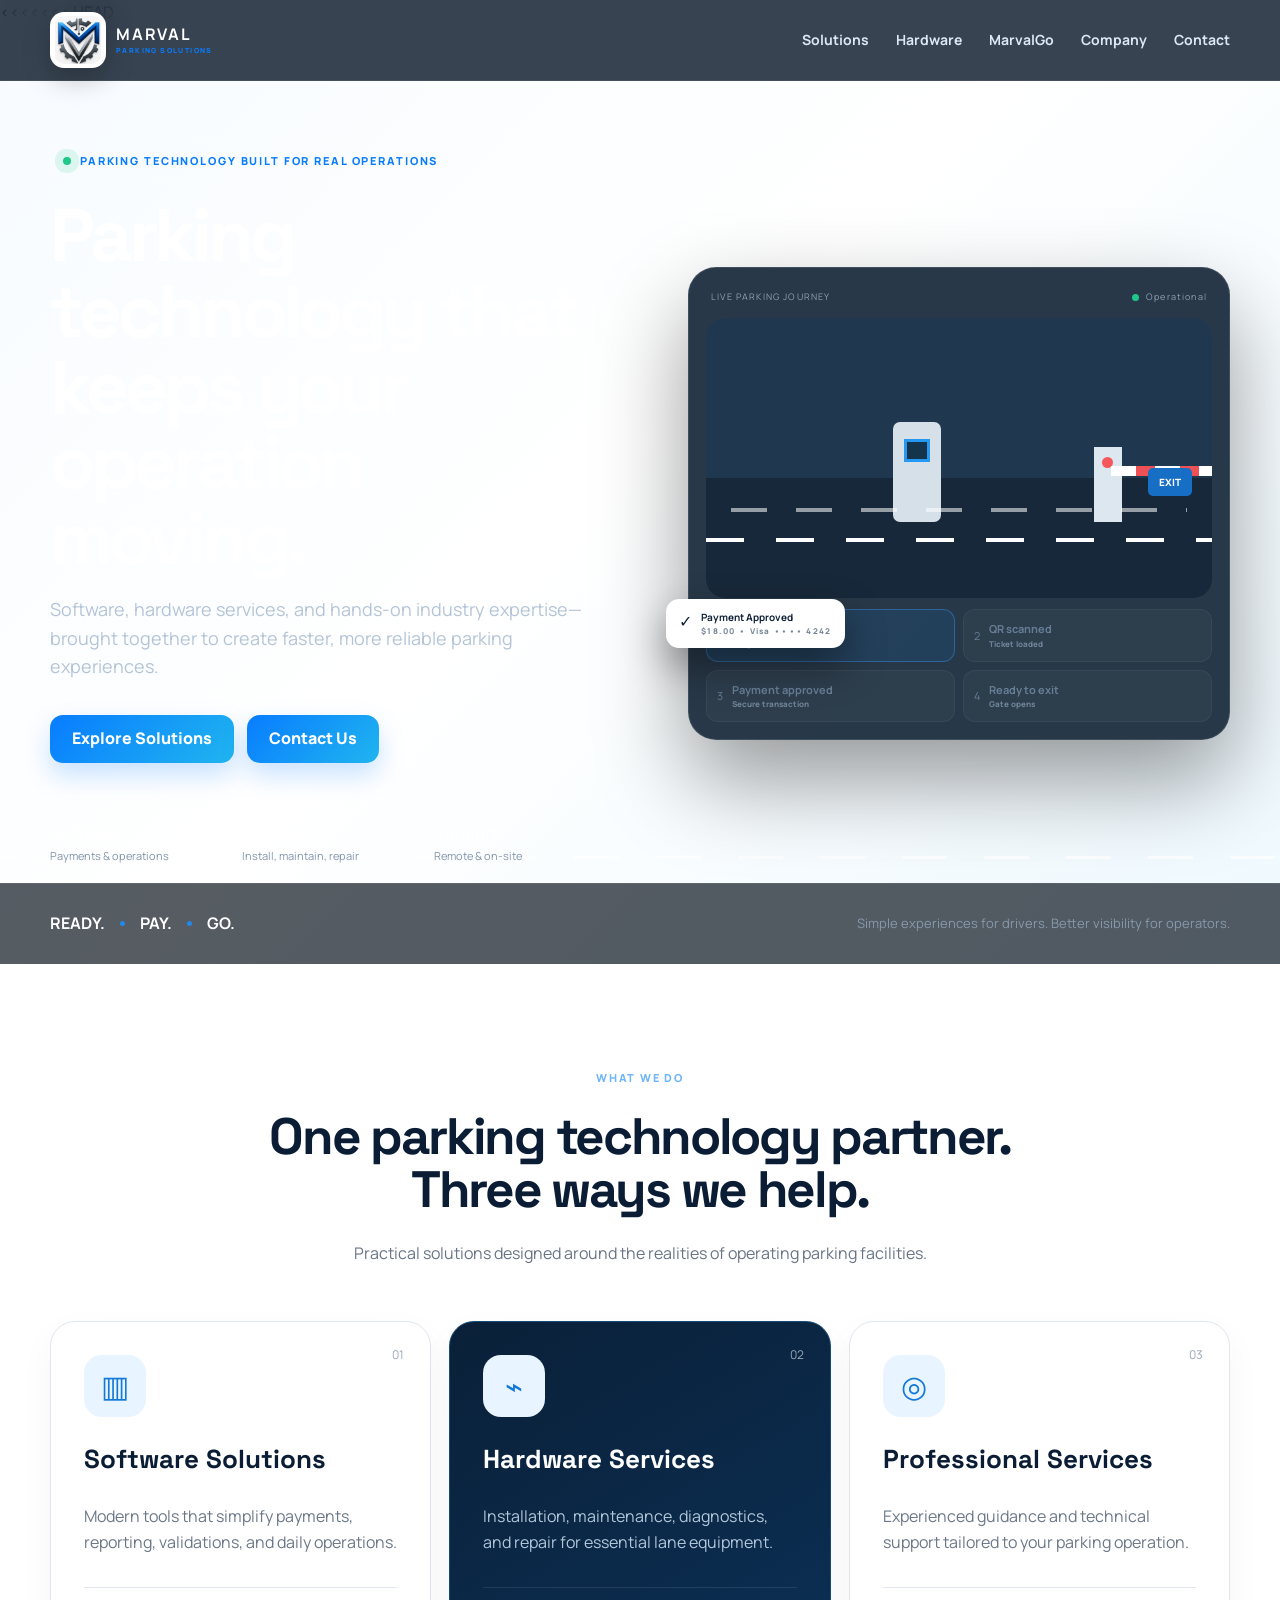
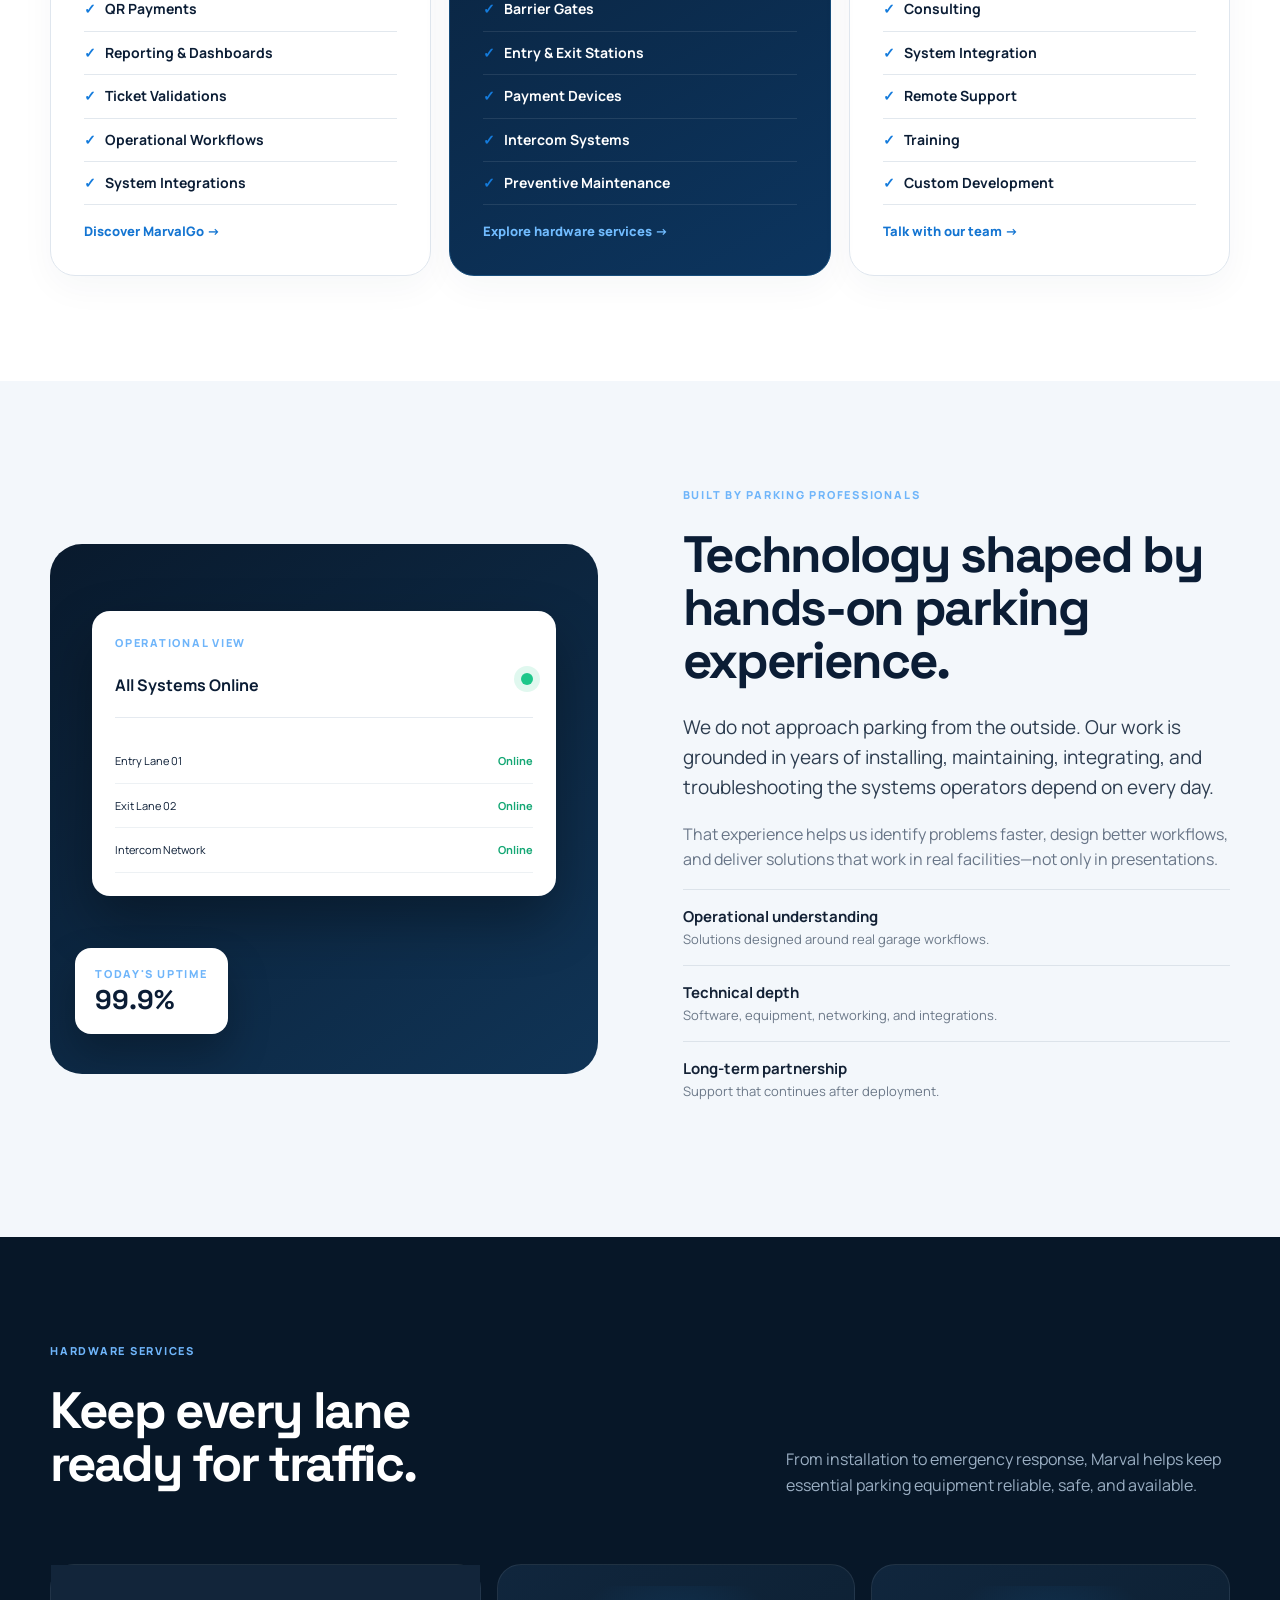
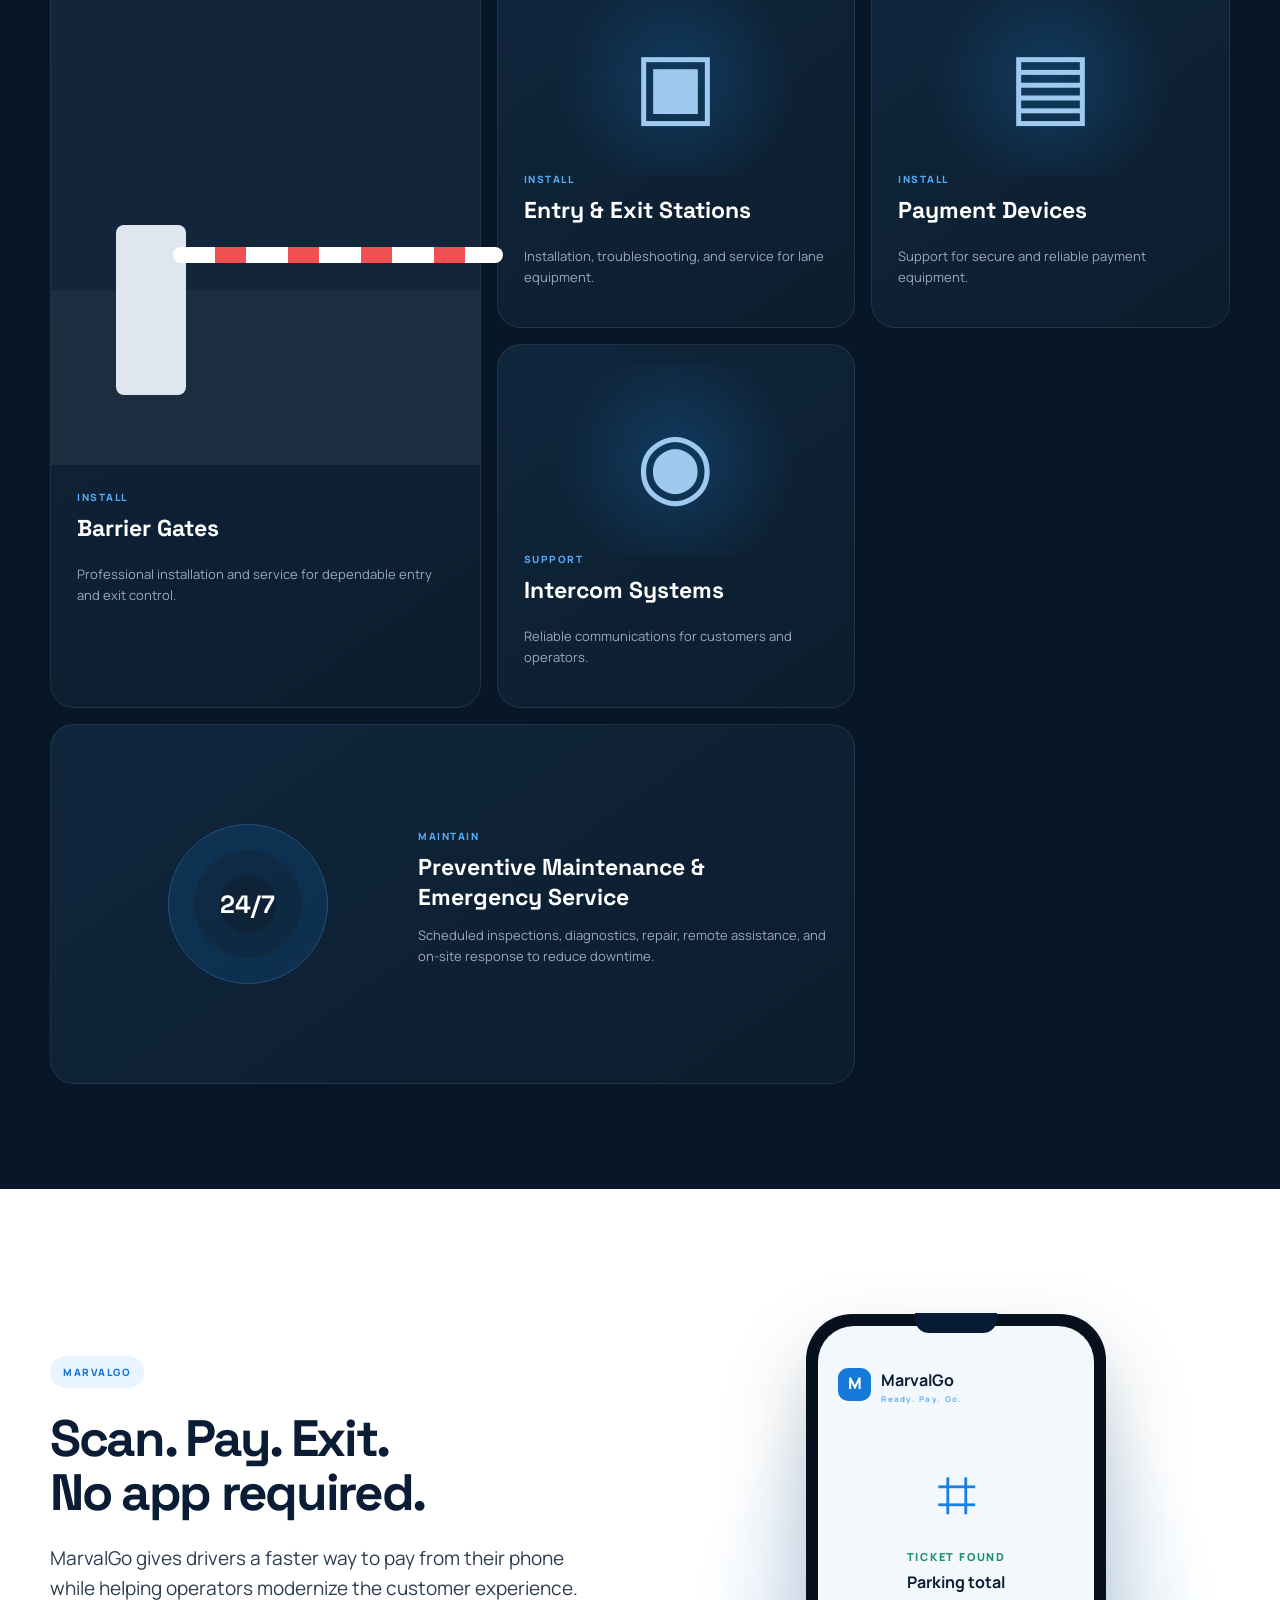
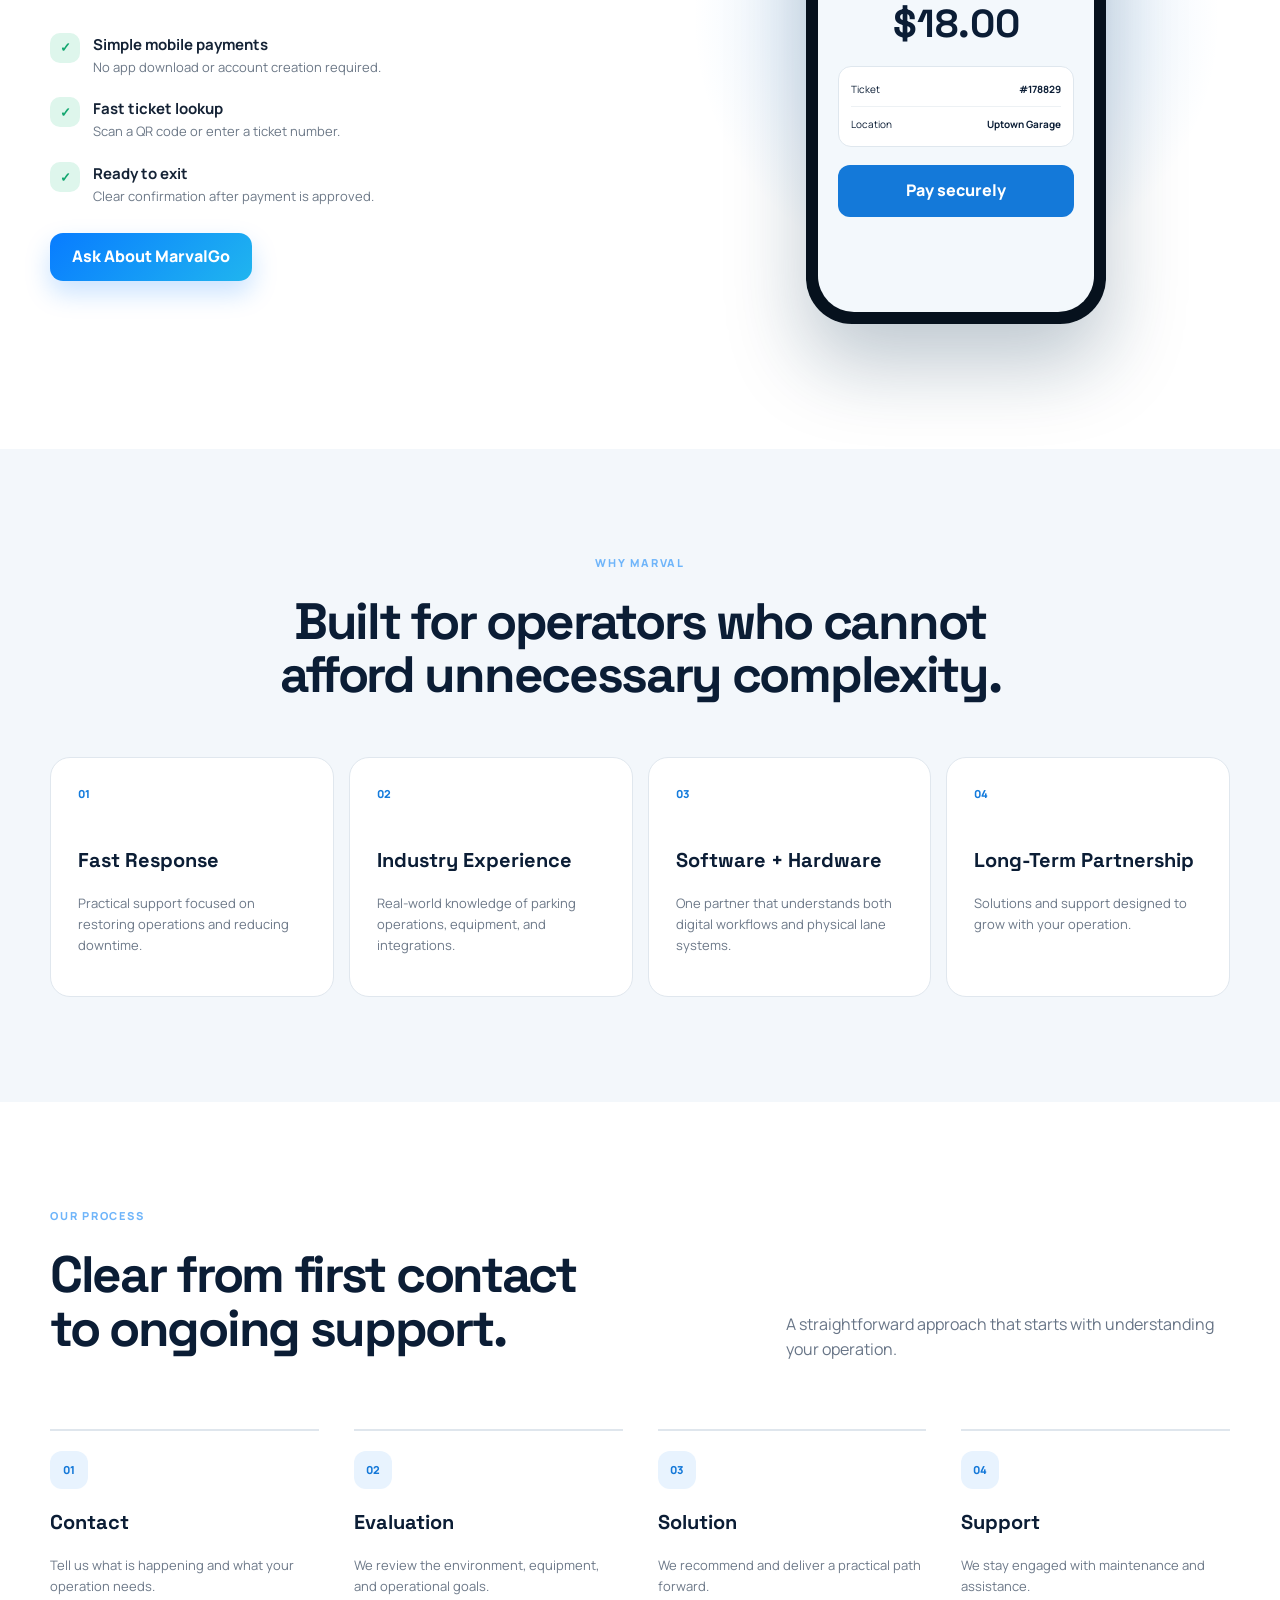
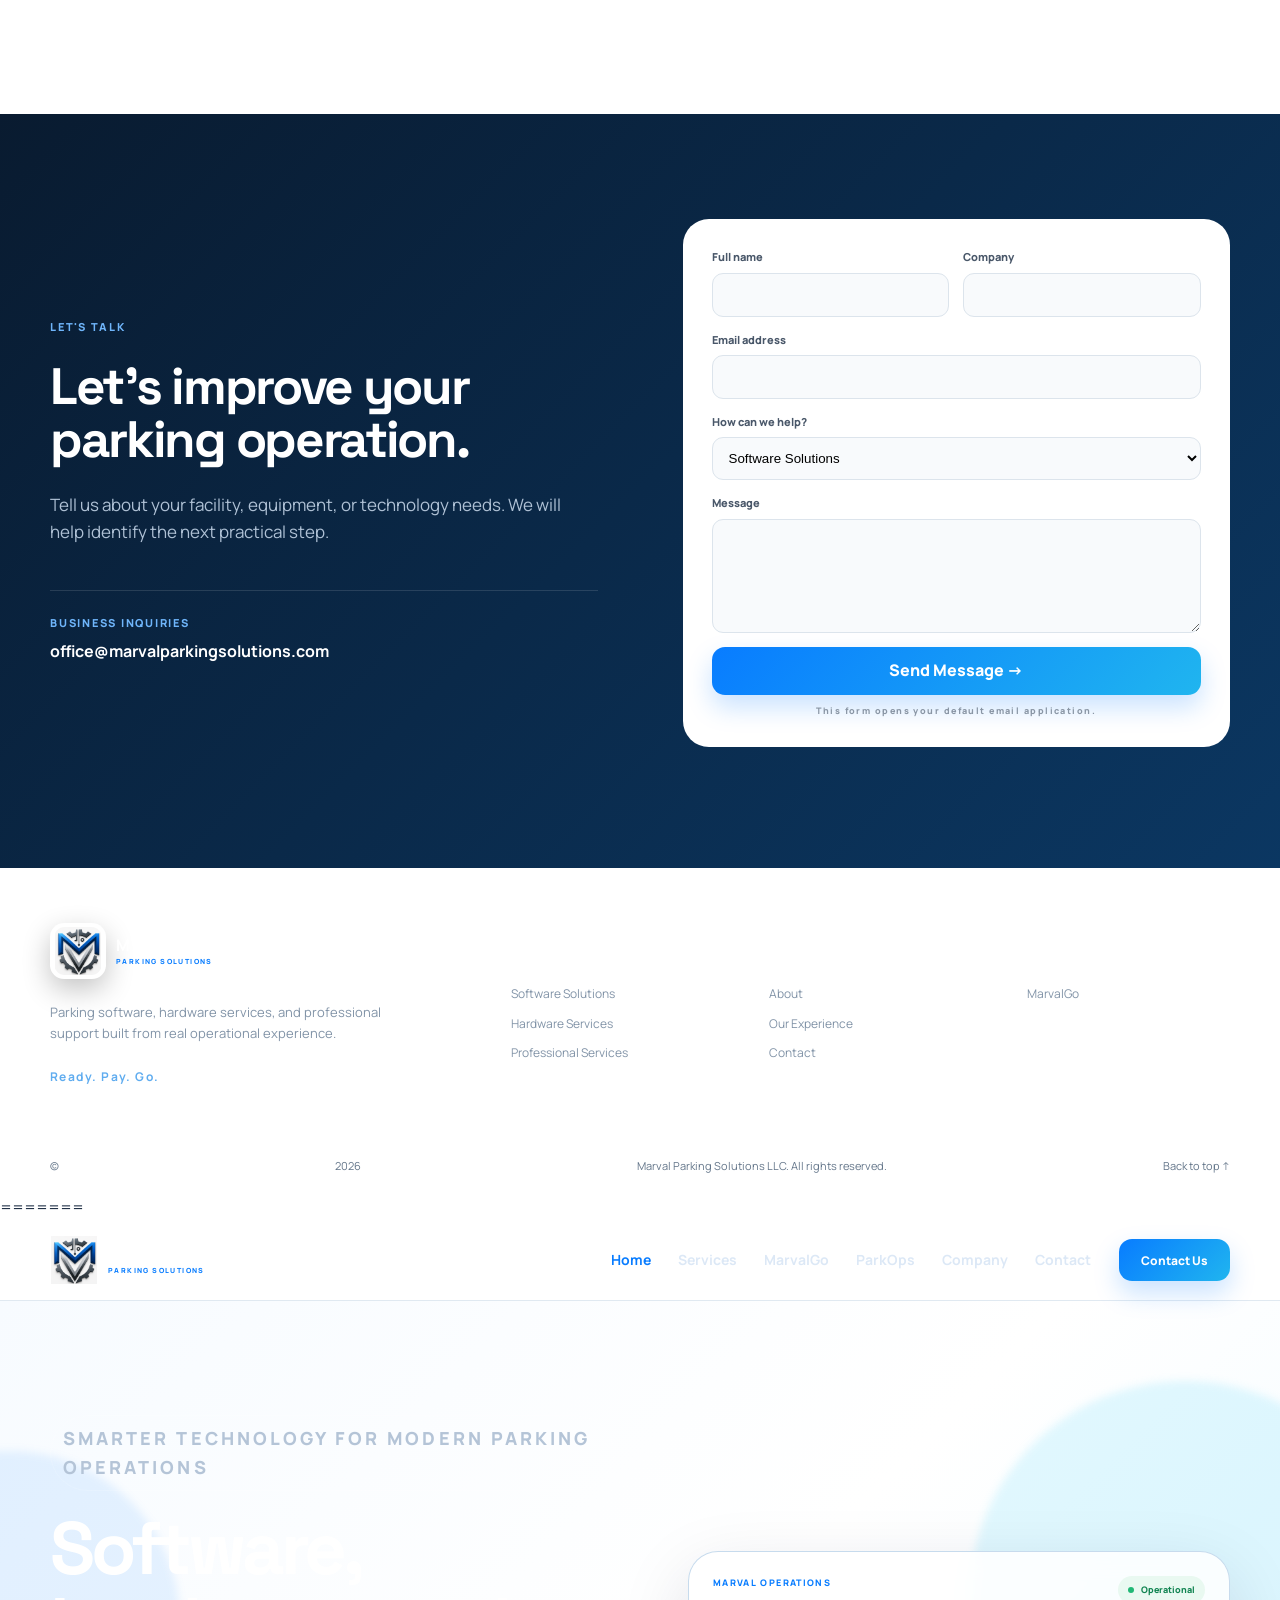
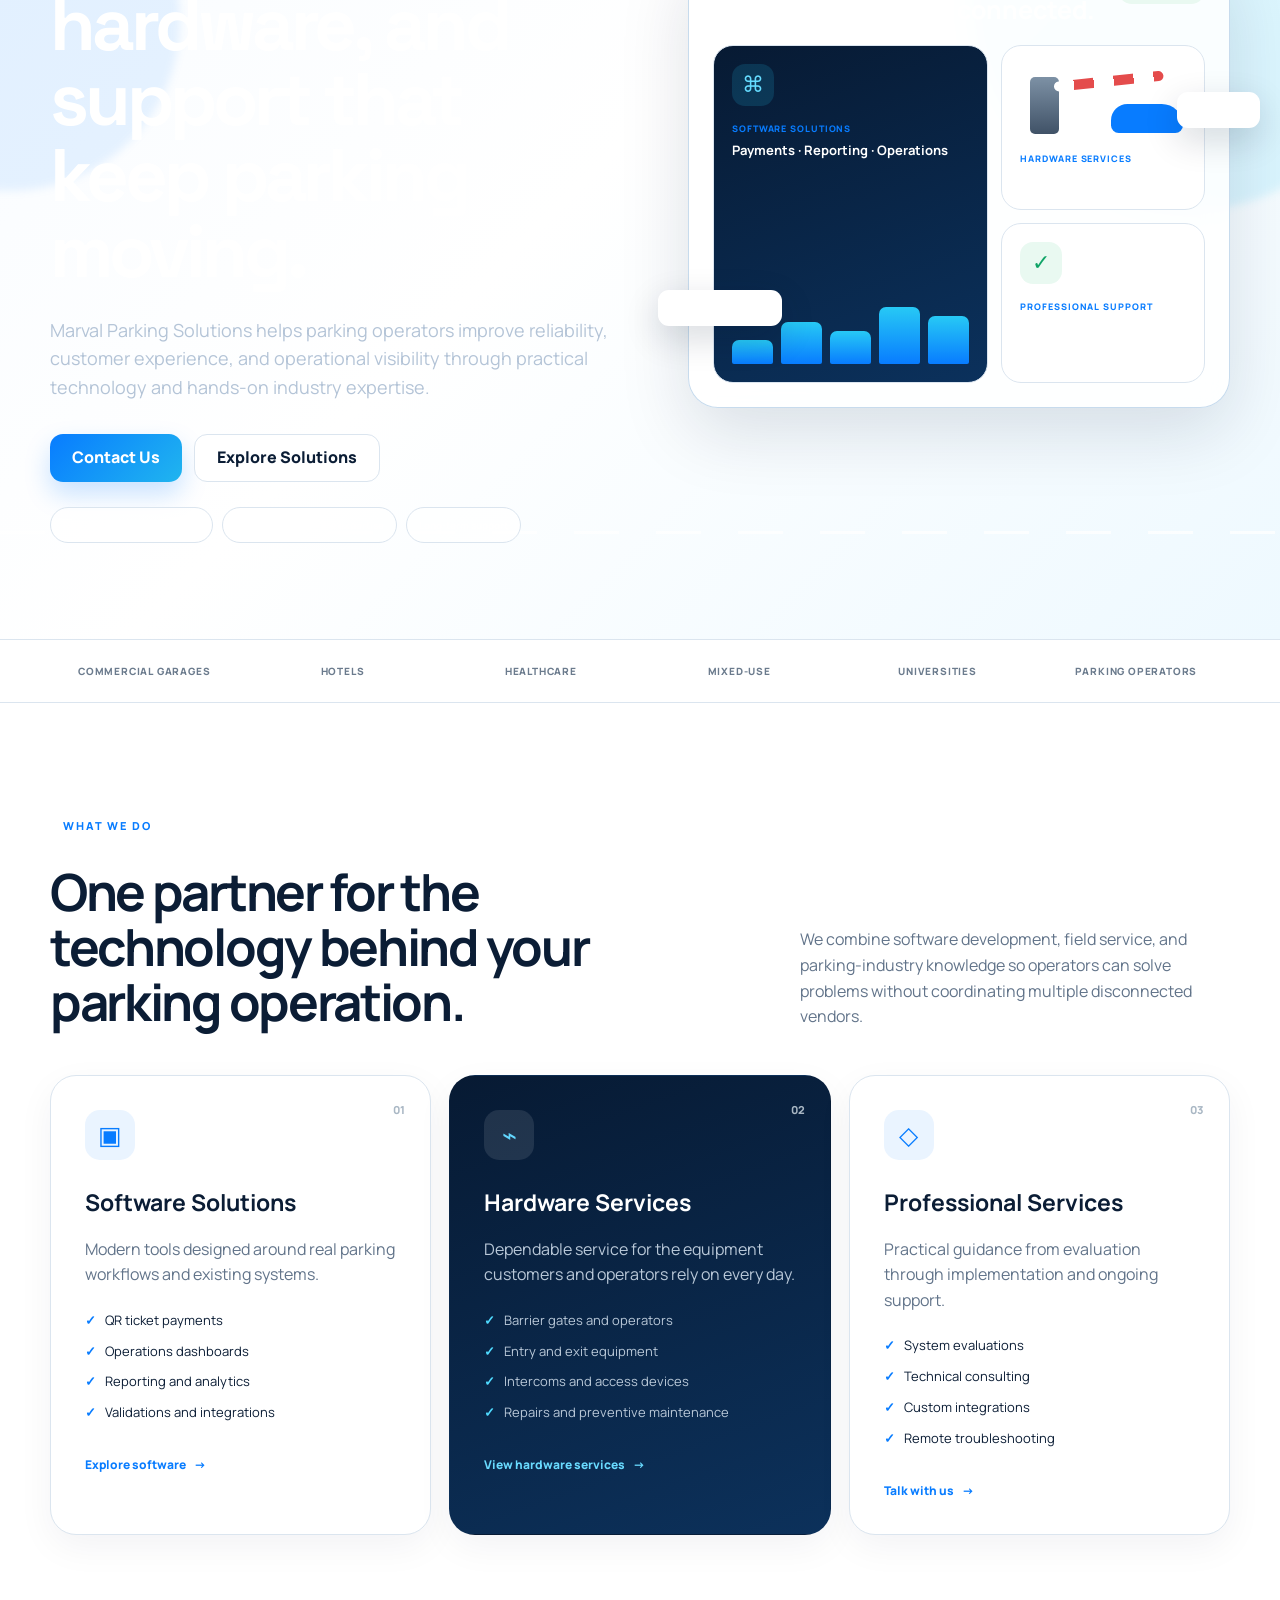
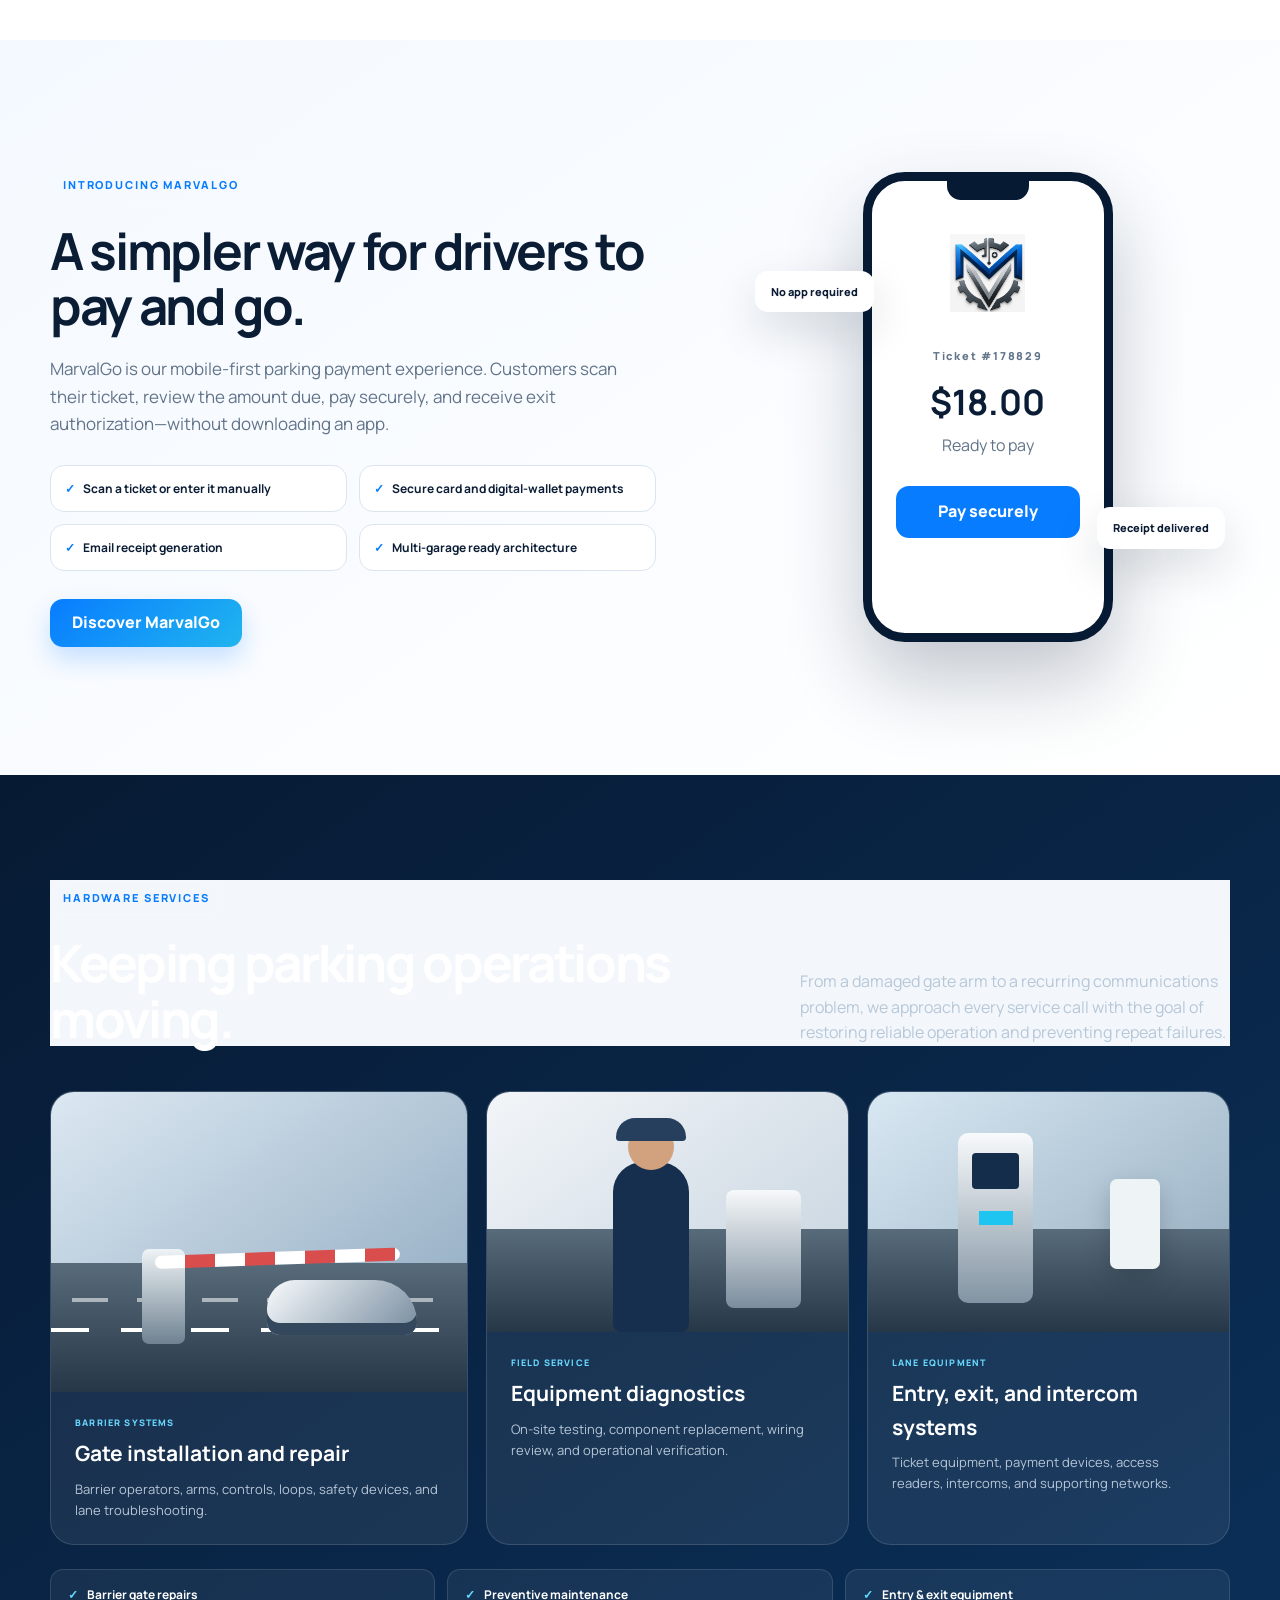
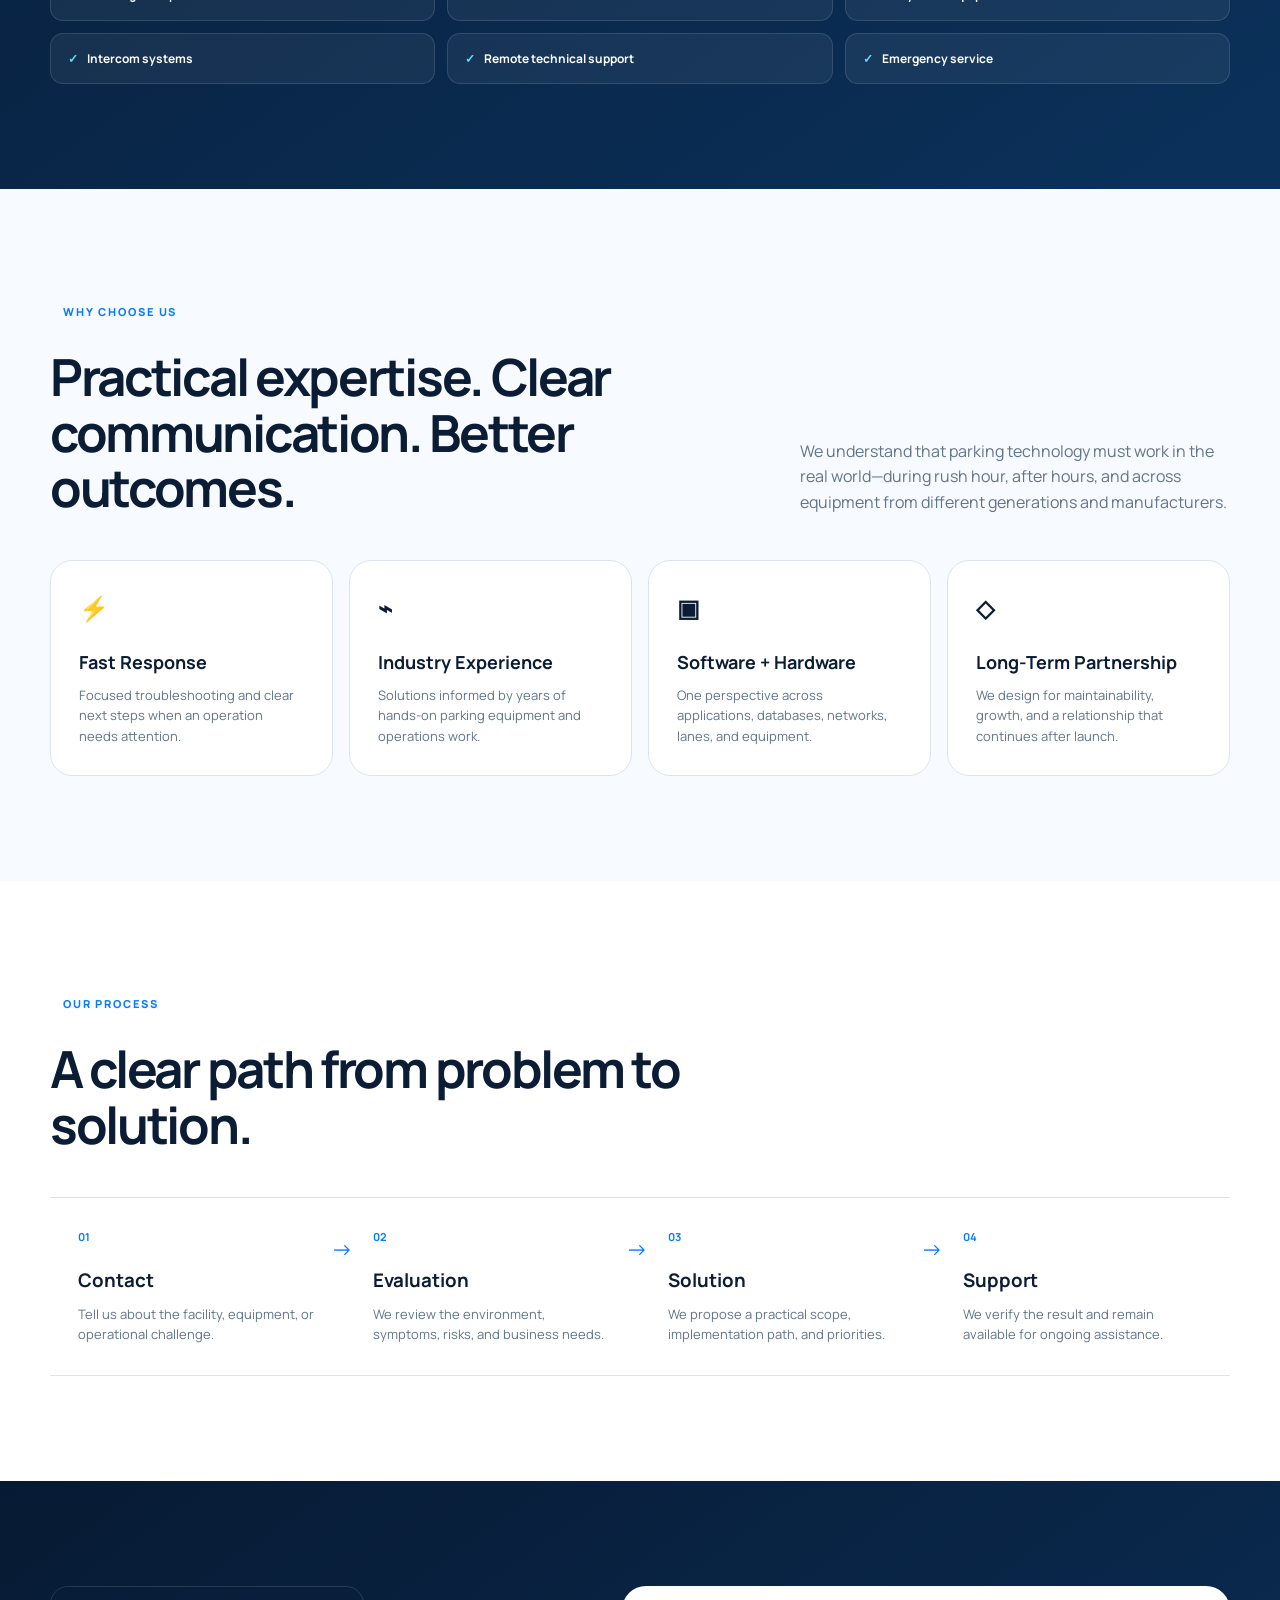
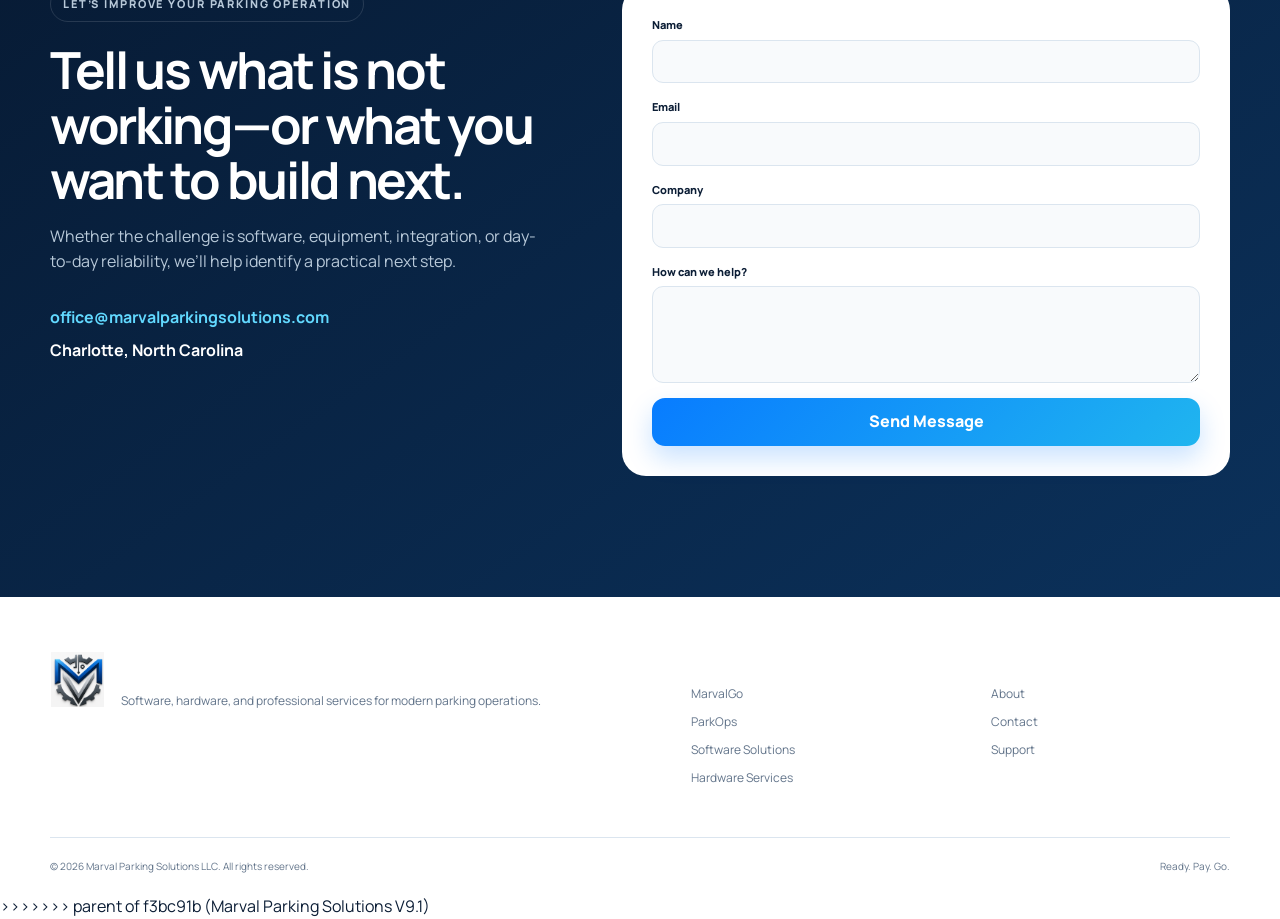
==== commit 3b2a4670: "m" ====
--- a/index.html
+++ b/index.html
@@ -1,3 +1,4 @@
+<<<<<<< HEAD
 <!doctype html><html lang="en"><head><meta charset="utf-8"><meta name="viewport" content="width=device-width,initial-scale=1"><meta name="theme-color" content="#071426"><meta name="description" content="Marval Parking Solutions provides parking software, hardware services and professional support."><title>Marval Parking Solutions | Software, Hardware & Parking Support</title>
   <link rel="icon" href="assets/favicon.png" type="image/png" /><link rel="preconnect" href="https://fonts.googleapis.com"><link rel="preconnect" href="https://fonts.gstatic.com" crossorigin><link href="https://fonts.googleapis.com/css2?family=Manrope:wght@400;600;700;800&family=Space+Grotesk:wght@600;700&display=swap" rel="stylesheet"><link rel="stylesheet" href="styles-v9-4.css?v=9401"></head><body>
 <header><div class="wrap nav"><a class="brand" href="#top"><span class="brand-logo-tile"><img src="assets/marval-emblem.png" alt=""></span><span><b>MARVAL</b><small>PARKING SOLUTIONS</small></span></a><button class="menu" aria-label="Open menu">☰</button><nav><a href="#solutions">Solutions</a><a href="#hardware">Hardware</a><a href="#marvalgo">MarvalGo</a><a href="#company">Company</a><a href="#contact">Contact</a></nav></div></header>
@@ -14,4 +15,111 @@
 <section class="section light"><div class="wrap"><div class="heading reveal"><small>WHY MARVAL</small><h2>Built for operators who cannot afford unnecessary complexity.</h2></div><div class="why"><article class="reveal"><span>01</span><h3>Fast Response</h3><p>Practical support focused on restoring operations and reducing downtime.</p></article><article class="reveal"><span>02</span><h3>Industry Experience</h3><p>Real-world knowledge of parking operations, equipment, and integrations.</p></article><article class="reveal"><span>03</span><h3>Software + Hardware</h3><p>One partner that understands both digital workflows and physical lane systems.</p></article><article class="reveal"><span>04</span><h3>Long-Term Partnership</h3><p>Solutions and support designed to grow with your operation.</p></article></div></div></section>
 <section class="section"><div class="wrap"><div class="split reveal"><div><small>OUR PROCESS</small><h2>Clear from first contact<br>to ongoing support.</h2></div><p>A straightforward approach that starts with understanding your operation.</p></div><div class="process reveal"><article><span>01</span><h3>Contact</h3><p>Tell us what is happening and what your operation needs.</p></article><article><span>02</span><h3>Evaluation</h3><p>We review the environment, equipment, and operational goals.</p></article><article><span>03</span><h3>Solution</h3><p>We recommend and deliver a practical path forward.</p></article><article><span>04</span><h3>Support</h3><p>We stay engaged with maintenance and assistance.</p></article></div></div></section>
 <section id="contact" class="contact"><div class="wrap two"><div class="contactcopy reveal"><small>LET'S TALK</small><h2>Let's improve your parking operation.</h2><p>Tell us about your facility, equipment, or technology needs. We will help identify the next practical step.</p><hr><small>BUSINESS INQUIRIES</small><a href="mailto:office@marvalparkingsolutions.com">office@marvalparkingsolutions.com</a></div><form class="reveal" action="mailto:office@marvalparkingsolutions.com" method="post" enctype="text/plain"><div><label>Full name<input name="Name" required></label><label>Company<input name="Company"></label></div><label>Email address<input type="email" name="Email" required></label><label>How can we help?<select name="Service"><option>Software Solutions</option><option>Hardware Services</option><option>Professional Services</option><option>MarvalGo</option><option>General Inquiry</option></select></label><label>Message<textarea name="Message" rows="5" required></textarea></label><button class="btn primary">Send Message →</button><small>This form opens your default email application.</small></form></div></section>
-</main><footer><div class="wrap foot"><div><a class="brand" href="#top"><span class="brand-logo-tile"><img src="assets/marval-emblem.png" alt=""></span><span><b>MARVAL</b><small>PARKING SOLUTIONS</small></span></a><p>Parking software, hardware services, and professional support built from real operational experience.</p><strong>Ready. Pay. Go.</strong></div><div><h4>Solutions</h4><a href="#solutions">Software Solutions</a><a href="#hardware">Hardware Services</a><a href="#solutions">Professional Services</a></div><div><h4>Company</h4><a href="#company">About</a><a href="#company">Our Experience</a><a href="#contact">Contact</a></div><div><h4>Products</h4><a href="#marvalgo">MarvalGo</a></div></div><div class="wrap bottom">© <span id="year"></span> Marval Parking Solutions LLC. All rights reserved.<a href="#top">Back to top ↑</a></div></footer><script src="script-v9-4.js?v=9401"></script></body></html>+</main><footer><div class="wrap foot"><div><a class="brand" href="#top"><span class="brand-logo-tile"><img src="assets/marval-emblem.png" alt=""></span><span><b>MARVAL</b><small>PARKING SOLUTIONS</small></span></a><p>Parking software, hardware services, and professional support built from real operational experience.</p><strong>Ready. Pay. Go.</strong></div><div><h4>Solutions</h4><a href="#solutions">Software Solutions</a><a href="#hardware">Hardware Services</a><a href="#solutions">Professional Services</a></div><div><h4>Company</h4><a href="#company">About</a><a href="#company">Our Experience</a><a href="#contact">Contact</a></div><div><h4>Products</h4><a href="#marvalgo">MarvalGo</a></div></div><div class="wrap bottom">© <span id="year"></span> Marval Parking Solutions LLC. All rights reserved.<a href="#top">Back to top ↑</a></div></footer><script src="script-v9-4.js?v=9401"></script></body></html>
+=======
+<!doctype html>
+<html lang="en">
+<head>
+  <meta charset="utf-8">
+  <meta name="viewport" content="width=device-width,initial-scale=1,viewport-fit=cover">
+  <title>Marval Parking Solutions | Software, Hardware & Parking Support</title>
+  <meta name="description" content="Marval Parking Solutions modernizes parking operations through software solutions, hardware service, integrations, repairs, and professional support.">
+  <meta name="robots" content="index,follow">
+  <meta name="theme-color" content="#071a33">
+  <link rel="icon" href="assets/favicon.png" type="image/png">
+  <link rel="stylesheet" href="styles-v8.css">
+</head>
+<body>
+<header class="site-header">
+  <div class="container nav">
+    <a class="brand" href="index.html" aria-label="Marval Parking Solutions home">
+      <img src="assets/marval-emblem.png" alt="">
+      <span><strong>MARVAL</strong><small>PARKING SOLUTIONS</small></span>
+    </a>
+    <button class="menu-btn" id="menuButton" aria-label="Open navigation" aria-expanded="false"><span></span><span></span><span></span></button>
+    <nav class="nav-links" id="navLinks">
+      <a class="active" href="index.html">Home</a>
+      <a href="#services">Services</a>
+      <a href="marvalgo.html">MarvalGo</a>
+      <a href="parkops.html">ParkOps</a>
+      <a href="company.html">Company</a>
+      <a href="contact.html">Contact</a>
+    </nav>
+    <a class="nav-cta" href="contact.html">Contact Us</a>
+  </div>
+</header>
+
+<main>
+<section class="hero">
+  <div class="hero-glow hero-glow-a"></div><div class="hero-glow hero-glow-b"></div>
+  <div class="container hero-grid">
+    <div class="hero-copy reveal">
+      <p class="eyebrow">Smarter technology for modern parking operations</p>
+      <h1>Software, hardware, and support that keep parking moving.</h1>
+      <p class="lead">Marval Parking Solutions helps parking operators improve reliability, customer experience, and operational visibility through practical technology and hands-on industry expertise.</p>
+      <div class="hero-actions">
+        <a class="btn" href="contact.html">Contact Us</a>
+        <a class="btn secondary" href="#services">Explore Solutions</a>
+      </div>
+      <div class="proof-row"><span>Real operational experience</span><span>Software + hardware expertise</span><span>Long-term support</span></div>
+    </div>
+    <div class="hero-visual reveal" aria-label="Marval parking operations overview">
+      <div class="visual-shell">
+        <div class="visual-top"><div><small>MARVAL OPERATIONS</small><h2>Parking technology, connected.</h2></div><span class="live"><i></i> Operational</span></div>
+        <div class="visual-grid">
+          <div class="visual-card software-card"><div class="service-icon">⌘</div><span>Software Solutions</span><strong>Payments · Reporting · Operations</strong><div class="mini-chart"><i></i><i></i><i></i><i></i><i></i></div></div>
+          <div class="visual-card hardware-card"><div class="barrier-illustration"><div class="cabinet"></div><div class="arm"></div><div class="vehicle"></div></div><span>Hardware Services</span><strong>Install · Repair · Maintain</strong></div>
+          <div class="visual-card support-card"><div class="service-icon">✓</div><span>Professional Support</span><strong>Evaluate · Integrate · Support</strong></div>
+        </div>
+      </div>
+      <div class="float-note note-a">Gate online</div><div class="float-note note-b">Payment confirmed</div>
+    </div>
+  </div>
+</section>
+
+<section class="audience-strip"><div class="container"><span>Commercial Garages</span><span>Hotels</span><span>Healthcare</span><span>Mixed-Use</span><span>Universities</span><span>Parking Operators</span></div></section>
+
+<section class="section" id="services">
+  <div class="container">
+    <div class="section-heading reveal"><div><p class="eyebrow">What we do</p><h2>One partner for the technology behind your parking operation.</h2></div><p>We combine software development, field service, and parking-industry knowledge so operators can solve problems without coordinating multiple disconnected vendors.</p></div>
+    <div class="pillar-grid">
+      <article class="pillar reveal"><div class="pillar-number">01</div><div class="pillar-icon">▣</div><h3>Software Solutions</h3><p>Modern tools designed around real parking workflows and existing systems.</p><ul><li>QR ticket payments</li><li>Operations dashboards</li><li>Reporting and analytics</li><li>Validations and integrations</li></ul><a href="solutions.html">Explore software <span>→</span></a></article>
+      <article class="pillar featured reveal"><div class="pillar-number">02</div><div class="pillar-icon">⌁</div><h3>Hardware Services</h3><p>Dependable service for the equipment customers and operators rely on every day.</p><ul><li>Barrier gates and operators</li><li>Entry and exit equipment</li><li>Intercoms and access devices</li><li>Repairs and preventive maintenance</li></ul><a href="#hardware">View hardware services <span>→</span></a></article>
+      <article class="pillar reveal"><div class="pillar-number">03</div><div class="pillar-icon">◇</div><h3>Professional Services</h3><p>Practical guidance from evaluation through implementation and ongoing support.</p><ul><li>System evaluations</li><li>Technical consulting</li><li>Custom integrations</li><li>Remote troubleshooting</li></ul><a href="contact.html">Talk with us <span>→</span></a></article>
+    </div>
+  </div>
+</section>
+
+<section class="section product-intro">
+  <div class="container product-grid">
+    <div class="product-copy reveal"><p class="eyebrow">Introducing MarvalGo</p><h2>A simpler way for drivers to pay and go.</h2><p class="lead">MarvalGo is our mobile-first parking payment experience. Customers scan their ticket, review the amount due, pay securely, and receive exit authorization—without downloading an app.</p><div class="feature-list"><span>Scan a ticket or enter it manually</span><span>Secure card and digital-wallet payments</span><span>Email receipt generation</span><span>Multi-garage ready architecture</span></div><a class="btn" href="marvalgo.html">Discover MarvalGo</a></div>
+    <div class="phone-scene reveal"><div class="phone-device"><div class="notch"></div><img src="assets/marval-emblem.png" alt=""><small>Ticket #178829</small><strong>$18.00</strong><span>Ready to pay</span><button>Pay securely</button><div class="success">✓ Payment successful</div></div><div class="scene-card scene-one">No app required</div><div class="scene-card scene-two">Receipt delivered</div></div>
+  </div>
+</section>
+
+<section class="section hardware-section" id="hardware">
+  <div class="container">
+    <div class="section-heading light reveal"><div><p class="eyebrow">Hardware services</p><h2>Keeping parking operations moving.</h2></div><p>From a damaged gate arm to a recurring communications problem, we approach every service call with the goal of restoring reliable operation and preventing repeat failures.</p></div>
+    <div class="hardware-gallery">
+      <article class="hardware-photo gate-photo reveal"><div class="photo-art gate-art"><div class="lane"></div><div class="gate-unit"></div><div class="gate-arm"></div><div class="car-shape"></div></div><div><span>Barrier Systems</span><h3>Gate installation and repair</h3><p>Barrier operators, arms, controls, loops, safety devices, and lane troubleshooting.</p></div></article>
+      <article class="hardware-photo tech-photo reveal"><div class="photo-art tech-art"><div class="technician"><i></i><b></b></div><div class="equipment-box"></div></div><div><span>Field Service</span><h3>Equipment diagnostics</h3><p>On-site testing, component replacement, wiring review, and operational verification.</p></div></article>
+      <article class="hardware-photo station-photo reveal"><div class="photo-art station-art"><div class="entry-station"><i></i><b></b></div><div class="intercom"></div></div><div><span>Lane Equipment</span><h3>Entry, exit, and intercom systems</h3><p>Ticket equipment, payment devices, access readers, intercoms, and supporting networks.</p></div></article>
+    </div>
+    <div class="hardware-service-list reveal"><span>Barrier gate repairs</span><span>Preventive maintenance</span><span>Entry & exit equipment</span><span>Intercom systems</span><span>Remote technical support</span><span>Emergency service</span></div>
+  </div>
+</section>
+
+<section class="section why-section">
+  <div class="container"><div class="section-heading reveal"><div><p class="eyebrow">Why choose us</p><h2>Practical expertise. Clear communication. Better outcomes.</h2></div><p>We understand that parking technology must work in the real world—during rush hour, after hours, and across equipment from different generations and manufacturers.</p></div>
+  <div class="why-grid"><article class="why-card reveal"><b>⚡</b><h3>Fast Response</h3><p>Focused troubleshooting and clear next steps when an operation needs attention.</p></article><article class="why-card reveal"><b>⌁</b><h3>Industry Experience</h3><p>Solutions informed by years of hands-on parking equipment and operations work.</p></article><article class="why-card reveal"><b>▣</b><h3>Software + Hardware</h3><p>One perspective across applications, databases, networks, lanes, and equipment.</p></article><article class="why-card reveal"><b>◇</b><h3>Long-Term Partnership</h3><p>We design for maintainability, growth, and a relationship that continues after launch.</p></article></div></div>
+</section>
+
+<section class="section process-section"><div class="container"><div class="section-heading reveal"><div><p class="eyebrow">Our process</p><h2>A clear path from problem to solution.</h2></div></div><div class="process-flow"><article class="reveal"><b>01</b><h3>Contact</h3><p>Tell us about the facility, equipment, or operational challenge.</p></article><article class="reveal"><b>02</b><h3>Evaluation</h3><p>We review the environment, symptoms, risks, and business needs.</p></article><article class="reveal"><b>03</b><h3>Solution</h3><p>We propose a practical scope, implementation path, and priorities.</p></article><article class="reveal"><b>04</b><h3>Support</h3><p>We verify the result and remain available for ongoing assistance.</p></article></div></div></section>
+
+<section class="section contact-band"><div class="container contact-band-grid"><div class="reveal"><p class="eyebrow">Let’s improve your parking operation</p><h2>Tell us what is not working—or what you want to build next.</h2><p>Whether the challenge is software, equipment, integration, or day-to-day reliability, we’ll help identify a practical next step.</p><div class="contact-points"><a href="mailto:office@marvalparkingsolutions.com">office@marvalparkingsolutions.com</a><span>Charlotte, North Carolina</span></div></div><form class="quick-form reveal" action="mailto:office@marvalparkingsolutions.com" method="post" enctype="text/plain"><label>Name<input name="name" autocomplete="name" required></label><label>Email<input name="email" type="email" autocomplete="email" required></label><label>Company<input name="company" autocomplete="organization"></label><label>How can we help?<textarea name="message" rows="4" required></textarea></label><button class="btn" type="submit">Send Message</button></form></div></section>
+</main>
+
+<footer><div class="container footer-main"><div class="footer-brand"><img src="assets/marval-emblem.png" alt=""><div><strong>Marval Parking Solutions</strong><p>Software, hardware, and professional services for modern parking operations.</p></div></div><div><h4>Solutions</h4><a href="marvalgo.html">MarvalGo</a><a href="parkops.html">ParkOps</a><a href="solutions.html">Software Solutions</a><a href="#hardware">Hardware Services</a></div><div><h4>Company</h4><a href="company.html">About</a><a href="contact.html">Contact</a><a href="contact.html">Support</a></div></div><div class="container footer-bottom"><span>© 2026 Marval Parking Solutions LLC. All rights reserved.</span><span>Ready. Pay. Go.</span></div></footer>
+<script src="script-v8.js"></script>
+</body></html>
+>>>>>>> parent of f3bc91b (Marval Parking Solutions V9.1)
--- a/styles-v9-4.css
+++ b/styles-v9-4.css
@@ -1,3 +1,4 @@
+<<<<<<< HEAD:styles-v9-4.css
 
 :root{--navy:#071426;--text:#101d2e;--muted:#667386;--line:#dfe6ef;--surface:#f4f7fb;--shadow:0 26px 80px rgba(17,43,76,.12)}
 *{box-sizing:border-box}html{scroll-behavior:smooth}body{margin:0;font-family:Manrope,sans-serif;color:#101d2e;line-height:1.6}a{text-decoration:none;color:inherit}.wrap{width:min(1180px,calc(100% - 40px));margin:auto}header{position:fixed;inset:0 0 auto;z-index:20;background:#071426cc;backdrop-filter:blur(16px);border-bottom:1px solid #ffffff12}.nav{height:80px;display:flex;align-items:center;gap:32px}.brand{display:flex;align-items:center;gap:11px;color:#fff}.logo{display:grid;place-items:center;width:44px;height:44px;border-radius:13px;background:linear-gradient(145deg,#1689f6,#0d559f);font:700 25px Space Grotesk}.brand span:last-child{display:flex;flex-direction:column;line-height:1}.brand b{letter-spacing:.11em}.brand small{font-size:8px;letter-spacing:.2em;color:#93c9fa;margin-top:5px}.nav nav{margin-left:auto;display:flex;gap:27px}.nav nav a{color:#dce8f6;font-size:14px;font-weight:700}.navcta{border:1px solid #ffffff55;color:#fff;padding:10px 18px;border-radius:999px;font-weight:700;font-size:14px}.menu{display:none;margin-left:auto;background:none;border:0;color:#fff;font-size:24px}.hero{min-height:900px;padding-top:80px;background:linear-gradient(135deg,#06101f,#0b2037 60%,#092a4b);color:#fff;position:relative;overflow:hidden}.gridbg{position:absolute;inset:0;background-image:linear-gradient(#ffffff07 1px,transparent 1px),linear-gradient(90deg,#ffffff07 1px,transparent 1px);background-size:55px 55px;mask-image:linear-gradient(#000,transparent)}.hero-grid{min-height:740px;display:grid;grid-template-columns:1fr 1.05fr;gap:60px;align-items:center;position:relative}.eyebrow,section small{font-size:11px;letter-spacing:.16em;font-weight:800;color:#6fb5fa}.eyebrow{display:inline-flex;align-items:center;gap:9px;border:1px solid #ffffff20;border-radius:999px;padding:8px 12px}.eyebrow i{width:8px;height:8px;border-radius:50%;background:#1fc88a;box-shadow:0 0 0 8px #1fc88a22}.hero h1,.heading h2,.copy h2,.split h2,.contact h2{font-family:Space Grotesk;font-size:clamp(40px,5vw,72px);line-height:1.04;letter-spacing:-.045em;margin:24px 0}.hero-copy>p{color:#b4c4d7;font-size:18px}.actions{display:flex;gap:13px;margin:34px 0}.btn{display:inline-flex;justify-content:center;border-radius:13px;padding:14px 22px;font-weight:800;border:0}.primary{background:linear-gradient(135deg,#1787f4,#0e65c3);color:#fff;box-shadow:0 15px 35px #1680e844}.ghost{border:1px solid #ffffff33;color:#fff}.proof{display:grid;grid-template-columns:repeat(3,1fr);border-top:1px solid #ffffff1a;padding-top:23px;gap:12px}.proof div{display:flex;flex-direction:column}.proof span{font-size:11px;color:#8295ab}.scene{background:#081a2cdd;border:1px solid #ffffff1c;border-radius:28px;padding:17px;position:relative;box-shadow:0 40px 90px #0006}.scene-head{display:flex;justify-content:space-between;font-size:9px;letter-spacing:.13em;color:#8da0b3;padding:5px 5px 14px}.scene-head span:last-child{display:flex;gap:7px;align-items:center}.scene-head i{width:7px;height:7px;border-radius:50%;background:#1fc88a}.garage{height:280px;background:linear-gradient(#20384f 0 57%,#17283a 57%);border-radius:19px;overflow:hidden;position:relative}.lane{position:absolute;inset:auto 0 0;height:125px;background:#182635}.lane:after{content:"";position:absolute;left:5%;right:5%;bottom:30px;height:4px;background:repeating-linear-gradient(90deg,#fff 0 36px,transparent 36px 65px);opacity:.55}.car{position:absolute;width:86px;height:34px;border-radius:22px 22px 8px 8px;background:#167fde;bottom:43px;left:-100px;animation:drive 8s infinite}.car i{position:absolute;width:42px;height:19px;background:#71c1fb;left:22px;top:-14px;border-radius:18px 18px 0 0}.car b{position:absolute;width:15px;height:15px;border:4px solid #344657;background:#06111c;border-radius:50%;bottom:-7px}.car b:nth-of-type(1){left:13px}.car b:nth-of-type(2){right:13px}@keyframes drive{0%{left:-100px}20%,50%{left:75px}70%{left:310px}100%{left:580px}}.station{position:absolute;width:48px;height:100px;background:#d6e0e9;left:187px;bottom:20px;border-radius:7px}.station i{position:absolute;width:26px;height:23px;background:#14344b;left:11px;top:17px;border:3px solid #2599f2}.gate{position:absolute;width:28px;height:75px;background:#dce7ef;right:90px;bottom:20px}.gate i{position:absolute;width:11px;height:11px;border-radius:50%;background:#f6575b;left:8px;top:10px;animation:light 8s infinite}.gate b{position:absolute;width:140px;height:10px;background:repeating-linear-gradient(90deg,#fff 0 25px,#ed5155 25px 44px);left:17px;top:19px;transform-origin:left;animation:open 8s infinite}@keyframes open{0%,53%{transform:rotate(0)}63%,83%{transform:rotate(-70deg)}}@keyframes light{0%,53%{background:#f6575b}63%,83%{background:#22cc8a}}.exit{position:absolute;right:20px;top:-70px;background:#176ec5;border-radius:5px;padding:6px 11px;font-size:10px;font-weight:800}.steps{display:grid;grid-template-columns:1fr 1fr;gap:8px;margin-top:11px}.steps>div{display:flex;gap:9px;align-items:center;background:#ffffff08;border:1px solid #ffffff0d;border-radius:12px;padding:10px;color:#667e95;font-size:11px}.steps span b,.steps span small{display:block}.steps small{font-size:8px;letter-spacing:0;color:#6f8499}.steps .active{background:#1379db22;border-color:#409af866;color:#fff}.approved{position:absolute;left:-23px;bottom:91px;background:#fff;color:#112238;border-radius:13px;padding:10px 13px;display:flex;gap:9px;box-shadow:0 18px 40px #0006;font-style:normal}.approved>span b,.approved>span small{display:block}.approved>span b{font-size:10px}.approved>span small{font-size:8px;color:#798799}.tagbar{position:absolute;bottom:0;inset-inline:0;background:#020b14aa;border-top:1px solid #ffffff12}.tagbar .wrap{height:80px;display:flex;align-items:center;gap:15px}.tagbar i{width:5px;height:5px;background:#2188e9;border-radius:50%}.tagbar span{margin-left:auto;color:#8799ad;font-size:13px}.section{padding:110px 0}.heading{text-align:center;max-width:780px;margin:0 auto 55px}.heading h2,.copy h2,.split h2,.contact h2{font-size:clamp(36px,4vw,58px)}.heading p,.split p,.copy>p{color:#687587}.cards{display:grid;grid-template-columns:repeat(3,1fr);gap:18px}.card{border:1px solid #dfe6ee;border-radius:25px;padding:33px;min-height:540px;display:flex;flex-direction:column;position:relative;box-shadow:0 12px 35px #1634540a}.card em{position:absolute;right:26px;top:23px;font-style:normal;font-size:12px;color:#98a7b7}.card .icon{width:62px;height:62px;border-radius:18px;background:#e8f4ff;color:#1479d8;display:grid;place-items:center;font-size:30px}.card h3{font:700 26px Space Grotesk;margin:25px 0 12px}.card p{color:#6b7888}.card ul{list-style:none;padding:0;border-top:1px solid #e2e8ee}.card li{padding:10px 0;border-bottom:1px solid #e2e8ee;font-size:14px;font-weight:700}.card li:before{content:"✓";color:#147bdc;margin-right:9px}.card>a{margin-top:auto;color:#1475d2;font-weight:800;font-size:13px}.card.dark{background:linear-gradient(150deg,#0a2038,#0c355f);color:#fff;border-color:#174d7b}.card.dark p{color:#b3c7da}.card.dark ul,.card.dark li{border-color:#ffffff18}.card.dark a{color:#71bcff}.light{background:#f3f7fb}.two{display:grid;grid-template-columns:1fr 1fr;gap:85px;align-items:center}.ops{min-height:530px;border-radius:32px;background:linear-gradient(145deg,#091a2d,#103456);position:relative;overflow:hidden}.dash{position:absolute;left:42px;right:42px;top:67px;background:#fff;border-radius:18px;padding:23px;box-shadow:0 25px 55px #0005}.dash h4{display:flex;justify-content:space-between;border-bottom:1px solid #e5eaf0;padding-bottom:18px}.dash h4 i{width:12px;height:12px;background:#1dc78a;border-radius:50%;box-shadow:0 0 0 7px #1dc78a22}.dash div{display:flex;justify-content:space-between;border-bottom:1px solid #edf1f4;padding:13px 0;font-size:11px}.dash div b{color:#14a774}.ops aside{position:absolute;left:25px;bottom:40px;background:#fff;border-radius:16px;padding:17px 20px;box-shadow:0 20px 40px #0004}.ops aside small,.ops aside b{display:block}.ops aside b{font:700 27px Space Grotesk}.copy .lead{font-size:19px;color:#2d3d50}.copy ol{list-style:none;padding:0}.copy ol li{padding:15px 0;border-top:1px solid #dce3ea;font-size:13px;color:#6b7888}.copy ol b{display:block;color:#132135;font-size:15px}.hardware{background:#071728;color:#fff}.split{display:grid;grid-template-columns:1.2fr .8fr;gap:70px;align-items:end;margin-bottom:50px}.hardware .split p{color:#9bafc3}.hwgrid{display:grid;grid-template-columns:1.2fr 1fr 1fr;gap:16px}.hw{min-height:360px;background:linear-gradient(145deg,#10263d,#0c1d2d);border:1px solid #ffffff14;border-radius:24px;padding:26px;display:flex;flex-direction:column}.hw.big{grid-row:span 2;min-height:736px}.hw.wide{grid-column:span 2;display:grid;grid-template-columns:1fr 1.2fr;align-items:center}.hw>span,.hw.wide span{font-size:10px;letter-spacing:.15em;color:#55aaf6;font-weight:800}.hw h3{font:700 23px Space Grotesk;margin:8px 0}.hw p{font-size:13px;color:#99aabd}.device{height:190px;display:grid;place-items:center;font-size:90px;color:#9fc9ef;background:radial-gradient(circle,#167ed044,transparent 65%);margin:-5px}.gateart{height:500px;position:relative;background:linear-gradient(#12253a 65%,#1b2d3e 65%);margin:-26px -26px 24px}.gateart i{position:absolute;width:70px;height:170px;background:#dfe7ee;left:65px;bottom:70px;border-radius:8px}.gateart b{position:absolute;width:330px;height:16px;background:repeating-linear-gradient(90deg,#fff 0 42px,#ee5054 42px 73px);left:122px;bottom:202px;border-radius:8px;transform-origin:left;animation:hwgate 5s infinite}@keyframes hwgate{50%{transform:rotate(-35deg)}}.rings{width:160px;height:160px;border-radius:50%;border:1px solid #4fafff55;display:grid;place-items:center;margin:auto;font:700 25px Space Grotesk;box-shadow:inset 0 0 0 25px #167ddd16,inset 0 0 0 50px #167ddd12}.pill{display:inline-block;background:#e8f4ff;color:#1674d2;border-radius:999px;padding:8px 13px;font-size:10px;letter-spacing:.15em;font-weight:800}.checks{list-style:none;padding:0}.checks li{padding:10px 0 10px 43px;position:relative;color:#6c7887;font-size:13px}.checks li:before{content:"✓";position:absolute;left:0;width:30px;height:30px;border-radius:10px;background:#def6ec;color:#12a66f;display:grid;place-items:center;font-weight:900}.checks b{display:block;color:#142235;font-size:15px}.phonewrap{min-height:650px;display:grid;place-items:center;background:radial-gradient(circle,#1483ef33,transparent 62%)}.phone{width:300px;height:610px;background:#06111d;border-radius:46px;padding:12px;box-shadow:0 40px 80px #0c315044;position:relative}.notch{position:absolute;z-index:2;top:18px;left:50%;transform:translateX(-50%);width:100px;height:24px;background:#06111d;border-radius:20px}.screen{height:100%;border-radius:36px;background:#f3f8fc;padding:42px 20px 20px;text-align:center;position:relative;overflow:hidden}.phbrand{display:flex;gap:10px;text-align:left}.phbrand i{width:33px;height:33px;border-radius:10px;background:#1479d9;color:#fff;display:grid;place-items:center;font-style:normal;font-weight:800}.phbrand span b,.phbrand span small{display:block}.phbrand small{font-size:8px}.scan{font-size:70px;color:#1681e3;margin:30px 0 0}.screen>small{color:#15916a}.screen h4{margin:4px}.screen>strong{font:700 39px Space Grotesk}.ticket{margin:18px 0;background:#fff;border:1px solid #dfe7ee;border-radius:13px;padding:5px 12px}.ticket span{display:flex;justify-content:space-between;padding:9px 0;border-bottom:1px solid #edf1f4;font-size:10px}.ticket span:last-child{border:0}.screen button{width:100%;border:0;border-radius:12px;background:#1479d9;color:#fff;padding:13px;font-weight:800}.success{position:absolute;inset:85px 15px 15px;background:#f3f8fc;padding-top:80px;opacity:0;animation:success 9s infinite}.success i{display:grid;place-items:center;width:80px;height:80px;margin:auto;border-radius:50%;background:#ddf6ec;color:#18ad78;font-size:40px;font-style:normal}.success h3{font:700 21px Space Grotesk}.success p{font-size:10px;color:#748294}@keyframes success{0%,45%{opacity:0;transform:translateY(20px)}55%,90%{opacity:1;transform:none}}.why{display:grid;grid-template-columns:repeat(4,1fr);gap:15px}.why article{background:#fff;border:1px solid #e0e7ee;border-radius:20px;padding:27px;min-height:235px}.why article span{color:#147bdc;font-size:11px;font-weight:800}.why h3{font:700 20px Space Grotesk;margin-top:45px}.why p{font-size:13px;color:#6c7888}.process{display:grid;grid-template-columns:repeat(4,1fr);gap:35px}.process article{border-top:2px solid #dfe6ed;padding-top:20px}.process span{display:grid;place-items:center;width:38px;height:38px;border-radius:12px;background:#e8f3fe;color:#1478d8;font-size:11px;font-weight:800}.process h3{font:700 20px Space Grotesk}.process p{font-size:13px;color:#6c7888}.contact{padding:105px 0;background:linear-gradient(135deg,#091b30,#0b3762);color:#fff}.contactcopy p{color:#afc1d5;font-size:17px}.contactcopy hr{border:0;border-top:1px solid #ffffff1f;margin:45px 0 23px}.contactcopy>a{display:block;margin-top:7px;font-weight:700}.contact form{background:#fff;color:#172438;border-radius:26px;padding:29px}.contact form>div{display:grid;grid-template-columns:1fr 1fr;gap:14px}.contact label{display:block;font-size:11px;font-weight:800;margin-bottom:14px;color:#495769}.contact input,.contact select,.contact textarea{display:block;width:100%;margin-top:7px;border:1px solid #dce4ec;border-radius:11px;background:#f8fafc;padding:12px;outline:none}.contact form .btn{width:100%}.contact form>small{display:block;text-align:center;color:#8a96a5;margin-top:9px;font-size:9px}footer{background:#050e18;color:#fff;padding:65px 0 20px}.foot{display:grid;grid-template-columns:2fr 1fr 1fr 1fr;gap:55px}.foot>div{display:flex;flex-direction:column;gap:10px}.foot>div:first-child p{color:#8193a7;font-size:13px;max-width:380px}.foot>div:first-child>strong{color:#5facef;letter-spacing:.12em;font-size:12px}.foot h4{font-size:12px}.foot>div:not(:first-child) a{font-size:12px;color:#8193a7}.bottom{border-top:1px solid #ffffff12;margin-top:50px;padding-top:20px;color:#64768a;font-size:11px;display:flex;justify-content:space-between}.reveal{opacity:1;transform:none}
@@ -58,3 +59,18 @@
 
 /* V9.1 header refinement */
 @media(min-width:981px){.nav-wrap,.nav{gap:38px}.primary-nav,.nav nav{margin-left:auto}.brand-logo-tile{box-shadow:0 10px 28px rgba(0,0,0,.24)}}
+=======
+@import url('https://fonts.googleapis.com/css2?family=Manrope:wght@400;500;600;700;800&display=swap');
+:root{--navy:#071a33;--navy2:#0b294d;--blue:#087cff;--cyan:#24c6f4;--ink:#0b1d35;--muted:#62748a;--line:#dbe5ef;--soft:#f4f8fc;--white:#fff;--shadow:0 24px 70px rgba(7,26,51,.13);--max:1180px}
+*{box-sizing:border-box}html{scroll-behavior:smooth;scroll-padding-top:88px}body{margin:0;font-family:Manrope,Arial,sans-serif;color:var(--ink);background:#fff;line-height:1.6;overflow-x:hidden}a{color:inherit;text-decoration:none}img{display:block;max-width:100%}button,input,textarea{font:inherit}.container{width:min(var(--max),calc(100% - 40px));margin:auto}.site-header{position:sticky;z-index:50;top:0;background:rgba(255,255,255,.92);border-bottom:1px solid rgba(219,229,239,.85);backdrop-filter:blur(18px)}.nav{min-height:76px;display:flex;align-items:center;gap:28px}.brand{display:flex;align-items:center;gap:10px;margin-right:auto}.brand img{width:48px;height:48px;object-fit:contain}.brand strong,.brand small{display:block;letter-spacing:.2em}.brand strong{font-size:16px}.brand small{font-size:7px;color:var(--blue);font-weight:800}.nav-links{display:flex;gap:28px;align-items:center}.nav-links a{font-size:13px;font-weight:700;color:#213852}.nav-links a:hover,.nav-links a.active{color:var(--blue)}.nav-cta,.btn{display:inline-flex;align-items:center;justify-content:center;min-height:48px;padding:0 22px;border:0;border-radius:13px;background:linear-gradient(135deg,var(--blue),#20b5ef);color:#fff;font-weight:800;box-shadow:0 12px 26px rgba(8,124,255,.22);cursor:pointer}.nav-cta{min-height:42px;font-size:12px}.btn.secondary{background:#fff;color:var(--ink);border:1px solid var(--line);box-shadow:none}.menu-btn{display:none;width:44px;height:44px;border:0;background:transparent;padding:11px}.menu-btn span{display:block;height:2px;margin:5px 0;background:var(--navy);border-radius:2px}
+.hero{position:relative;min-height:720px;padding:108px 0 90px;overflow:hidden;background:linear-gradient(135deg,#f7fbff 0,#fff 48%,#eef9ff 100%)}.hero:after{content:"";position:absolute;left:0;right:0;bottom:105px;height:3px;background:repeating-linear-gradient(90deg,rgba(255,255,255,.95) 0 45px,transparent 45px 82px);opacity:.8}.hero-glow{position:absolute;border-radius:50%;filter:blur(4px)}.hero-glow-a{width:430px;height:430px;right:-120px;top:80px;background:rgba(36,198,244,.13)}.hero-glow-b{width:340px;height:340px;left:-160px;top:150px;background:rgba(8,124,255,.09)}.hero-grid{position:relative;z-index:2;display:grid;grid-template-columns:1.02fr .98fr;gap:74px;align-items:center}.eyebrow{margin:0 0 20px;color:var(--blue);font-size:11px;font-weight:800;letter-spacing:.17em;text-transform:uppercase}.hero h1{max-width:660px;margin:0;font-size:clamp(48px,5.8vw,78px);line-height:1.02;letter-spacing:-.055em}.lead{color:var(--muted);font-size:17px}.hero-copy .lead{max-width:655px;margin:26px 0 0}.hero-actions{display:flex;gap:12px;margin-top:32px}.proof-row{display:flex;flex-wrap:wrap;gap:9px;margin-top:25px}.proof-row span{padding:9px 12px;border:1px solid var(--line);border-radius:999px;background:rgba(255,255,255,.75);font-size:10px;font-weight:700}.hero-visual{position:relative}.visual-shell{padding:24px;border:1px solid rgba(193,216,235,.9);border-radius:30px;background:rgba(255,255,255,.86);box-shadow:var(--shadow);backdrop-filter:blur(12px)}.visual-top{display:flex;justify-content:space-between;gap:20px;align-items:start}.visual-top small{color:var(--blue);font-size:9px;font-weight:800;letter-spacing:.15em}.visual-top h2{margin:6px 0 0;font-size:25px;line-height:1.15}.live{padding:7px 10px;border-radius:999px;background:#e9f9f1;color:#118451;font-size:9px;font-weight:800;white-space:nowrap}.live i{display:inline-block;width:6px;height:6px;margin-right:5px;border-radius:50%;background:#20b875}.visual-grid{display:grid;grid-template-columns:1.15fr .85fr;gap:13px;margin-top:20px}.visual-card{position:relative;min-height:160px;padding:18px;border:1px solid var(--line);border-radius:20px;background:#fff;overflow:hidden}.visual-card span,.visual-card strong{display:block}.visual-card span{margin-top:16px;color:var(--blue);font-size:9px;font-weight:800;text-transform:uppercase;letter-spacing:.1em}.visual-card strong{margin-top:4px;font-size:13px}.software-card{grid-row:span 2;background:linear-gradient(160deg,#071a33,#0b315c);color:#fff}.service-icon{display:grid;place-items:center;width:42px;height:42px;border-radius:13px;background:rgba(36,198,244,.15);color:#65dcff;font-size:22px}.mini-chart{position:absolute;left:18px;right:18px;bottom:18px;height:68px;display:flex;align-items:end;gap:8px}.mini-chart i{flex:1;border-radius:7px 7px 2px 2px;background:linear-gradient(#27c9f5,#087cff)}.mini-chart i:nth-child(1){height:35%}.mini-chart i:nth-child(2){height:62%}.mini-chart i:nth-child(3){height:48%}.mini-chart i:nth-child(4){height:83%}.mini-chart i:nth-child(5){height:70%}.barrier-illustration{position:relative;height:72px}.cabinet{position:absolute;left:10px;bottom:2px;width:29px;height:57px;border-radius:5px;background:linear-gradient(#7d91a5,#405267)}.arm{position:absolute;left:34px;bottom:44px;width:110px;height:10px;border-radius:8px;background:repeating-linear-gradient(90deg,#fff 0 20px,#e44c4c 20px 40px);transform:rotate(-6deg);transform-origin:left}.vehicle{position:absolute;right:3px;bottom:3px;width:72px;height:29px;border-radius:17px 22px 8px 8px;background:#087cff}.support-card .service-icon{background:#e9f9f1;color:#10a467}.float-note{position:absolute;padding:10px 14px;border-radius:11px;background:#fff;box-shadow:0 12px 35px rgba(7,26,51,.16);font-size:10px;font-weight:800}.note-a{right:-30px;top:31%}.note-b{left:-30px;bottom:18%}.audience-strip{border-top:1px solid var(--line);border-bottom:1px solid var(--line);background:#fff}.audience-strip .container{display:grid;grid-template-columns:repeat(6,1fr);gap:10px;padding:23px 0;text-align:center;color:#6b7b8d;font-size:10px;font-weight:800;text-transform:uppercase;letter-spacing:.08em}
+.section{padding:105px 0}.section-heading{display:flex;justify-content:space-between;gap:70px;align-items:end;margin-bottom:45px}.section-heading>div{max-width:660px}.section-heading h2,.product-copy h2,.contact-band h2{margin:0;font-size:clamp(36px,4vw,56px);line-height:1.08;letter-spacing:-.045em}.section-heading>p{max-width:430px;margin:0;color:var(--muted)}.pillar-grid{display:grid;grid-template-columns:repeat(3,1fr);gap:18px}.pillar{position:relative;padding:34px;border:1px solid var(--line);border-radius:26px;background:#fff;box-shadow:0 12px 36px rgba(7,26,51,.05);transition:.3s}.pillar:hover{transform:translateY(-6px);box-shadow:var(--shadow)}.pillar.featured{background:linear-gradient(160deg,#071a33,#0c315b);color:#fff;border-color:transparent}.pillar-number{position:absolute;right:25px;top:25px;color:#a9b7c4;font-size:11px;font-weight:800}.pillar-icon{display:grid;place-items:center;width:50px;height:50px;border-radius:15px;background:#eaf4ff;color:var(--blue);font-size:25px}.featured .pillar-icon{background:rgba(255,255,255,.1);color:#63d7ff}.pillar h3{margin:24px 0 10px;font-size:23px}.pillar p{color:var(--muted)}.featured p,.featured li{color:#b9c8d8}.pillar ul{list-style:none;margin:22px 0;padding:0}.pillar li{margin:10px 0;font-size:13px}.pillar li:before{content:"✓";margin-right:9px;color:var(--blue);font-weight:900}.featured li:before{color:#50dbff}.pillar a{display:inline-flex;gap:8px;margin-top:10px;color:var(--blue);font-size:12px;font-weight:800}.featured a{color:#69dbff}
+.product-intro{background:linear-gradient(145deg,#f4f9ff,#fff)}.product-grid{display:grid;grid-template-columns:1fr .8fr;gap:90px;align-items:center}.product-copy .lead{margin:22px 0}.feature-list{display:grid;grid-template-columns:1fr 1fr;gap:12px;margin:28px 0}.feature-list span{padding:13px 14px;border:1px solid var(--line);border-radius:14px;background:#fff;font-size:12px;font-weight:700}.feature-list span:before{content:"✓";margin-right:8px;color:var(--blue)}.phone-scene{position:relative;min-height:525px;display:grid;place-items:center}.phone-device{position:relative;width:250px;min-height:470px;padding:45px 24px 25px;border:9px solid var(--navy);border-radius:42px;background:#fff;text-align:center;box-shadow:0 38px 80px rgba(7,26,51,.24)}.notch{position:absolute;left:50%;top:-1px;width:82px;height:20px;transform:translateX(-50%);border-radius:0 0 14px 14px;background:var(--navy)}.phone-device img{width:75px;margin:8px auto 35px}.phone-device small,.phone-device span{display:block;color:var(--muted)}.phone-device strong{display:block;margin:10px 0 3px;font-size:35px}.phone-device button{width:100%;margin-top:27px;padding:13px;border:0;border-radius:13px;background:var(--blue);color:#fff;font-weight:800}.success{margin-top:20px;padding:11px;border-radius:12px;background:#e9f9f1;color:#0a8b54;font-size:11px;font-weight:800}.scene-card{position:absolute;padding:12px 16px;border-radius:13px;background:#fff;box-shadow:0 18px 45px rgba(7,26,51,.14);font-size:11px;font-weight:800}.scene-one{left:2%;top:24%}.scene-two{right:1%;bottom:23%}
+.hardware-section{background:linear-gradient(145deg,#071a33,#0b315b);color:#fff}.section-heading.light>p{color:#b6c7d8}.hardware-gallery{display:grid;grid-template-columns:1.15fr 1fr 1fr;gap:18px}.hardware-photo{overflow:hidden;border:1px solid rgba(255,255,255,.13);border-radius:24px;background:rgba(255,255,255,.07)}.hardware-photo>div:last-child{padding:24px}.hardware-photo span{color:#68d8ff;font-size:9px;font-weight:800;letter-spacing:.13em;text-transform:uppercase}.hardware-photo h3{margin:7px 0 8px;font-size:21px}.hardware-photo p{margin:0;color:#b7c6d6;font-size:13px}.photo-art{position:relative;height:240px;overflow:hidden;background:linear-gradient(145deg,#dce8f2,#89a5bc)}.gate-photo .photo-art{height:300px}.photo-art:after{content:"";position:absolute;inset:auto 0 0;height:43%;background:linear-gradient(#586b7b,#263747)}.lane{position:absolute;z-index:2;left:0;right:0;bottom:20%;height:4px;background:repeating-linear-gradient(90deg,#fff 0 38px,transparent 38px 70px)}.gate-unit{position:absolute;z-index:3;left:22%;bottom:16%;width:43px;height:95px;border-radius:7px;background:linear-gradient(#eef3f6,#6f8291)}.gate-arm{position:absolute;z-index:4;left:25%;bottom:41%;width:245px;height:13px;border-radius:10px;background:repeating-linear-gradient(90deg,#fff 0 30px,#d94d4d 30px 60px);transform:rotate(-2deg);transform-origin:left}.car-shape{position:absolute;z-index:3;right:12%;bottom:19%;width:150px;height:55px;border-radius:30px 45px 14px 14px;background:linear-gradient(135deg,#f9fbfd,#758b9e);box-shadow:inset 0 -12px 0 #34485d}.tech-art{background:linear-gradient(145deg,#f2f5f8,#c4d2de)}.technician{position:absolute;z-index:3;left:35%;bottom:0;width:76px;height:170px;border-radius:30px 30px 8px 8px;background:#172f4e}.technician i{position:absolute;left:15px;top:-38px;width:46px;height:46px;border-radius:50%;background:#d2a27f}.technician b{position:absolute;left:3px;top:-44px;width:70px;height:23px;border-radius:25px 25px 5px 5px;background:#263f5d}.equipment-box{position:absolute;z-index:4;right:13%;bottom:10%;width:75px;height:118px;border-radius:8px;background:linear-gradient(#f7f9fa,#7b8d9d)}.station-art{background:linear-gradient(145deg,#d8e8f3,#91a9bc)}.entry-station{position:absolute;z-index:3;left:25%;bottom:12%;width:75px;height:170px;border-radius:10px;background:linear-gradient(#f8fafb,#8294a3)}.entry-station i{position:absolute;left:14px;top:20px;width:47px;height:36px;border-radius:4px;background:#142d4b}.entry-station b{position:absolute;left:21px;top:78px;width:34px;height:14px;background:#1ec5f1}.intercom{position:absolute;z-index:3;right:19%;bottom:26%;width:50px;height:90px;border-radius:7px;background:#eef3f5;box-shadow:0 10px 25px rgba(0,0,0,.18)}.hardware-service-list{display:grid;grid-template-columns:repeat(3,1fr);gap:12px;margin-top:24px}.hardware-service-list span{padding:15px 17px;border:1px solid rgba(255,255,255,.12);border-radius:13px;background:rgba(255,255,255,.06);font-size:12px;font-weight:700}.hardware-service-list span:before{content:"✓";margin-right:9px;color:#62ddff}
+.why-section{background:#f7faff}.why-grid{display:grid;grid-template-columns:repeat(4,1fr);gap:16px}.why-card{padding:28px;border:1px solid var(--line);border-radius:22px;background:#fff}.why-card b{font-size:24px}.why-card h3{margin:20px 0 8px;font-size:18px}.why-card p{margin:0;color:var(--muted);font-size:13px}.process-flow{display:grid;grid-template-columns:repeat(4,1fr);gap:0}.process-flow article{position:relative;padding:30px 28px;border-top:1px solid var(--line);border-bottom:1px solid var(--line)}.process-flow article:not(:last-child):after{content:"→";position:absolute;right:-8px;top:34px;color:var(--blue);font-size:22px;z-index:2}.process-flow b{color:var(--blue);font-size:11px}.process-flow h3{margin:20px 0 8px}.process-flow p{margin:0;color:var(--muted);font-size:13px}.contact-band{background:linear-gradient(145deg,#071a33,#0b315b);color:#fff}.contact-band-grid{display:grid;grid-template-columns:.9fr 1.1fr;gap:75px;align-items:start}.contact-band p{color:#b8c9d9}.contact-points{display:grid;gap:8px;margin-top:30px;font-weight:700}.contact-points a{color:#62d9ff}.quick-form{padding:30px;border-radius:24px;background:#fff;color:var(--ink)}.quick-form label{display:block;margin-bottom:15px;font-size:11px;font-weight:800}.quick-form input,.quick-form textarea{width:100%;margin-top:6px;padding:12px;border:1px solid var(--line);border-radius:11px;background:#f8fafc;outline:none}.quick-form input:focus,.quick-form textarea:focus{border-color:var(--blue);box-shadow:0 0 0 3px rgba(8,124,255,.1)}.quick-form .btn{width:100%}
+footer{padding:55px 0 20px;background:#fff}.footer-main{display:grid;grid-template-columns:1.7fr .7fr .7fr;gap:60px}.footer-brand{display:flex;gap:16px}.footer-brand img{width:55px;height:55px;object-fit:contain}.footer-brand strong{font-size:17px}.footer-brand p{max-width:420px;color:var(--muted);font-size:12px}.footer-main h4{margin:0 0 13px;font-size:12px;text-transform:uppercase;letter-spacing:.08em}.footer-main>div>a{display:block;margin:9px 0;color:var(--muted);font-size:12px}.footer-bottom{display:flex;justify-content:space-between;margin-top:40px;padding-top:20px;border-top:1px solid var(--line);color:var(--muted);font-size:10px}.reveal{opacity:0;transform:translateY(22px);transition:opacity .7s ease,transform .7s ease}.reveal.visible{opacity:1;transform:none}
+@media(max-width:980px){.nav-cta{display:none}.hero-grid,.product-grid,.contact-band-grid{grid-template-columns:1fr}.hero{padding-top:80px}.hero-visual{max-width:720px}.pillar-grid{grid-template-columns:1fr}.hardware-gallery{grid-template-columns:1fr 1fr}.gate-photo{grid-column:1/-1}.why-grid{grid-template-columns:1fr 1fr}.process-flow{grid-template-columns:1fr 1fr}.process-flow article:nth-child(2):after{display:none}.audience-strip .container{grid-template-columns:repeat(3,1fr)}.section-heading{align-items:start;flex-direction:column;gap:18px}.product-grid{gap:35px}.phone-scene{min-height:520px}}
+@media(max-width:760px){.container{width:min(var(--max),calc(100% - 28px))}.nav{min-height:68px}.brand img{width:42px;height:42px}.menu-btn{display:block}.nav-links{display:none;position:absolute;left:14px;right:14px;top:76px;padding:13px;flex-direction:column;align-items:stretch;gap:4px;border:1px solid var(--line);border-radius:18px;background:#fff;box-shadow:var(--shadow)}.nav-links.open{display:flex}.nav-links a{padding:12px;border-radius:10px}.nav-links a:hover{background:var(--soft)}.hero{min-height:auto;padding:70px 0 65px}.hero h1{font-size:45px}.hero-grid{gap:50px}.hero-actions{flex-direction:column}.hero-actions .btn{width:100%}.visual-grid{grid-template-columns:1fr}.software-card{grid-row:auto;min-height:240px}.note-a{right:2px}.note-b{left:2px}.audience-strip .container{grid-template-columns:repeat(2,1fr);padding:18px 0}.section{padding:76px 0}.section-heading h2,.product-copy h2,.contact-band h2{font-size:38px}.feature-list{grid-template-columns:1fr}.hardware-gallery{grid-template-columns:1fr}.gate-photo{grid-column:auto}.photo-art,.gate-photo .photo-art{height:235px}.hardware-service-list{grid-template-columns:1fr}.why-grid,.process-flow{grid-template-columns:1fr}.process-flow article:not(:last-child):after{content:"↓";right:auto;left:30px;top:auto;bottom:-18px}.process-flow article:nth-child(2):after{display:block}.footer-main{grid-template-columns:1fr;gap:28px}.footer-bottom{flex-direction:column;gap:7px}.scene-card{display:none}.phone-scene{min-height:500px}}
+@media(max-width:420px){.hero h1{font-size:39px}.visual-shell{padding:16px;border-radius:23px}.visual-top h2{font-size:21px}.visual-top{flex-direction:column}.live{align-self:flex-start}.phone-device{width:225px}.brand strong{font-size:14px}.proof-row span{width:100%;text-align:center}.section-heading h2,.product-copy h2,.contact-band h2{font-size:34px}}
+@media(prefers-reduced-motion:reduce){html{scroll-behavior:auto}.reveal{opacity:1;transform:none;transition:none}.pillar{transition:none}}
+>>>>>>> parent of f3bc91b (Marval Parking Solutions V9.1):styles.css
--- a/styles-v8.css
+++ b/styles-v8.css
@@ -0,0 +1,13 @@
+@import url('https://fonts.googleapis.com/css2?family=Manrope:wght@400;500;600;700;800&display=swap');
+:root{--navy:#071a33;--navy2:#0b294d;--blue:#087cff;--cyan:#24c6f4;--ink:#0b1d35;--muted:#62748a;--line:#dbe5ef;--soft:#f4f8fc;--white:#fff;--shadow:0 24px 70px rgba(7,26,51,.13);--max:1180px}
+*{box-sizing:border-box}html{scroll-behavior:smooth;scroll-padding-top:88px}body{margin:0;font-family:Manrope,Arial,sans-serif;color:var(--ink);background:#fff;line-height:1.6;overflow-x:hidden}a{color:inherit;text-decoration:none}img{display:block;max-width:100%}button,input,textarea{font:inherit}.container{width:min(var(--max),calc(100% - 40px));margin:auto}.site-header{position:sticky;z-index:50;top:0;background:rgba(255,255,255,.92);border-bottom:1px solid rgba(219,229,239,.85);backdrop-filter:blur(18px)}.nav{min-height:76px;display:flex;align-items:center;gap:28px}.brand{display:flex;align-items:center;gap:10px;margin-right:auto}.brand img{width:48px;height:48px;object-fit:contain}.brand strong,.brand small{display:block;letter-spacing:.2em}.brand strong{font-size:16px}.brand small{font-size:7px;color:var(--blue);font-weight:800}.nav-links{display:flex;gap:28px;align-items:center}.nav-links a{font-size:13px;font-weight:700;color:#213852}.nav-links a:hover,.nav-links a.active{color:var(--blue)}.nav-cta,.btn{display:inline-flex;align-items:center;justify-content:center;min-height:48px;padding:0 22px;border:0;border-radius:13px;background:linear-gradient(135deg,var(--blue),#20b5ef);color:#fff;font-weight:800;box-shadow:0 12px 26px rgba(8,124,255,.22);cursor:pointer}.nav-cta{min-height:42px;font-size:12px}.btn.secondary{background:#fff;color:var(--ink);border:1px solid var(--line);box-shadow:none}.menu-btn{display:none;width:44px;height:44px;border:0;background:transparent;padding:11px}.menu-btn span{display:block;height:2px;margin:5px 0;background:var(--navy);border-radius:2px}
+.hero{position:relative;min-height:720px;padding:108px 0 90px;overflow:hidden;background:linear-gradient(135deg,#f7fbff 0,#fff 48%,#eef9ff 100%)}.hero:after{content:"";position:absolute;left:0;right:0;bottom:105px;height:3px;background:repeating-linear-gradient(90deg,rgba(255,255,255,.95) 0 45px,transparent 45px 82px);opacity:.8}.hero-glow{position:absolute;border-radius:50%;filter:blur(4px)}.hero-glow-a{width:430px;height:430px;right:-120px;top:80px;background:rgba(36,198,244,.13)}.hero-glow-b{width:340px;height:340px;left:-160px;top:150px;background:rgba(8,124,255,.09)}.hero-grid{position:relative;z-index:2;display:grid;grid-template-columns:1.02fr .98fr;gap:74px;align-items:center}.eyebrow{margin:0 0 20px;color:var(--blue);font-size:11px;font-weight:800;letter-spacing:.17em;text-transform:uppercase}.hero h1{max-width:660px;margin:0;font-size:clamp(48px,5.8vw,78px);line-height:1.02;letter-spacing:-.055em}.lead{color:var(--muted);font-size:17px}.hero-copy .lead{max-width:655px;margin:26px 0 0}.hero-actions{display:flex;gap:12px;margin-top:32px}.proof-row{display:flex;flex-wrap:wrap;gap:9px;margin-top:25px}.proof-row span{padding:9px 12px;border:1px solid var(--line);border-radius:999px;background:rgba(255,255,255,.75);font-size:10px;font-weight:700}.hero-visual{position:relative}.visual-shell{padding:24px;border:1px solid rgba(193,216,235,.9);border-radius:30px;background:rgba(255,255,255,.86);box-shadow:var(--shadow);backdrop-filter:blur(12px)}.visual-top{display:flex;justify-content:space-between;gap:20px;align-items:start}.visual-top small{color:var(--blue);font-size:9px;font-weight:800;letter-spacing:.15em}.visual-top h2{margin:6px 0 0;font-size:25px;line-height:1.15}.live{padding:7px 10px;border-radius:999px;background:#e9f9f1;color:#118451;font-size:9px;font-weight:800;white-space:nowrap}.live i{display:inline-block;width:6px;height:6px;margin-right:5px;border-radius:50%;background:#20b875}.visual-grid{display:grid;grid-template-columns:1.15fr .85fr;gap:13px;margin-top:20px}.visual-card{position:relative;min-height:160px;padding:18px;border:1px solid var(--line);border-radius:20px;background:#fff;overflow:hidden}.visual-card span,.visual-card strong{display:block}.visual-card span{margin-top:16px;color:var(--blue);font-size:9px;font-weight:800;text-transform:uppercase;letter-spacing:.1em}.visual-card strong{margin-top:4px;font-size:13px}.software-card{grid-row:span 2;background:linear-gradient(160deg,#071a33,#0b315c);color:#fff}.service-icon{display:grid;place-items:center;width:42px;height:42px;border-radius:13px;background:rgba(36,198,244,.15);color:#65dcff;font-size:22px}.mini-chart{position:absolute;left:18px;right:18px;bottom:18px;height:68px;display:flex;align-items:end;gap:8px}.mini-chart i{flex:1;border-radius:7px 7px 2px 2px;background:linear-gradient(#27c9f5,#087cff)}.mini-chart i:nth-child(1){height:35%}.mini-chart i:nth-child(2){height:62%}.mini-chart i:nth-child(3){height:48%}.mini-chart i:nth-child(4){height:83%}.mini-chart i:nth-child(5){height:70%}.barrier-illustration{position:relative;height:72px}.cabinet{position:absolute;left:10px;bottom:2px;width:29px;height:57px;border-radius:5px;background:linear-gradient(#7d91a5,#405267)}.arm{position:absolute;left:34px;bottom:44px;width:110px;height:10px;border-radius:8px;background:repeating-linear-gradient(90deg,#fff 0 20px,#e44c4c 20px 40px);transform:rotate(-6deg);transform-origin:left}.vehicle{position:absolute;right:3px;bottom:3px;width:72px;height:29px;border-radius:17px 22px 8px 8px;background:#087cff}.support-card .service-icon{background:#e9f9f1;color:#10a467}.float-note{position:absolute;padding:10px 14px;border-radius:11px;background:#fff;box-shadow:0 12px 35px rgba(7,26,51,.16);font-size:10px;font-weight:800}.note-a{right:-30px;top:31%}.note-b{left:-30px;bottom:18%}.audience-strip{border-top:1px solid var(--line);border-bottom:1px solid var(--line);background:#fff}.audience-strip .container{display:grid;grid-template-columns:repeat(6,1fr);gap:10px;padding:23px 0;text-align:center;color:#6b7b8d;font-size:10px;font-weight:800;text-transform:uppercase;letter-spacing:.08em}
+.section{padding:105px 0}.section-heading{display:flex;justify-content:space-between;gap:70px;align-items:end;margin-bottom:45px}.section-heading>div{max-width:660px}.section-heading h2,.product-copy h2,.contact-band h2{margin:0;font-size:clamp(36px,4vw,56px);line-height:1.08;letter-spacing:-.045em}.section-heading>p{max-width:430px;margin:0;color:var(--muted)}.pillar-grid{display:grid;grid-template-columns:repeat(3,1fr);gap:18px}.pillar{position:relative;padding:34px;border:1px solid var(--line);border-radius:26px;background:#fff;box-shadow:0 12px 36px rgba(7,26,51,.05);transition:.3s}.pillar:hover{transform:translateY(-6px);box-shadow:var(--shadow)}.pillar.featured{background:linear-gradient(160deg,#071a33,#0c315b);color:#fff;border-color:transparent}.pillar-number{position:absolute;right:25px;top:25px;color:#a9b7c4;font-size:11px;font-weight:800}.pillar-icon{display:grid;place-items:center;width:50px;height:50px;border-radius:15px;background:#eaf4ff;color:var(--blue);font-size:25px}.featured .pillar-icon{background:rgba(255,255,255,.1);color:#63d7ff}.pillar h3{margin:24px 0 10px;font-size:23px}.pillar p{color:var(--muted)}.featured p,.featured li{color:#b9c8d8}.pillar ul{list-style:none;margin:22px 0;padding:0}.pillar li{margin:10px 0;font-size:13px}.pillar li:before{content:"✓";margin-right:9px;color:var(--blue);font-weight:900}.featured li:before{color:#50dbff}.pillar a{display:inline-flex;gap:8px;margin-top:10px;color:var(--blue);font-size:12px;font-weight:800}.featured a{color:#69dbff}
+.product-intro{background:linear-gradient(145deg,#f4f9ff,#fff)}.product-grid{display:grid;grid-template-columns:1fr .8fr;gap:90px;align-items:center}.product-copy .lead{margin:22px 0}.feature-list{display:grid;grid-template-columns:1fr 1fr;gap:12px;margin:28px 0}.feature-list span{padding:13px 14px;border:1px solid var(--line);border-radius:14px;background:#fff;font-size:12px;font-weight:700}.feature-list span:before{content:"✓";margin-right:8px;color:var(--blue)}.phone-scene{position:relative;min-height:525px;display:grid;place-items:center}.phone-device{position:relative;width:250px;min-height:470px;padding:45px 24px 25px;border:9px solid var(--navy);border-radius:42px;background:#fff;text-align:center;box-shadow:0 38px 80px rgba(7,26,51,.24)}.notch{position:absolute;left:50%;top:-1px;width:82px;height:20px;transform:translateX(-50%);border-radius:0 0 14px 14px;background:var(--navy)}.phone-device img{width:75px;margin:8px auto 35px}.phone-device small,.phone-device span{display:block;color:var(--muted)}.phone-device strong{display:block;margin:10px 0 3px;font-size:35px}.phone-device button{width:100%;margin-top:27px;padding:13px;border:0;border-radius:13px;background:var(--blue);color:#fff;font-weight:800}.success{margin-top:20px;padding:11px;border-radius:12px;background:#e9f9f1;color:#0a8b54;font-size:11px;font-weight:800}.scene-card{position:absolute;padding:12px 16px;border-radius:13px;background:#fff;box-shadow:0 18px 45px rgba(7,26,51,.14);font-size:11px;font-weight:800}.scene-one{left:2%;top:24%}.scene-two{right:1%;bottom:23%}
+.hardware-section{background:linear-gradient(145deg,#071a33,#0b315b);color:#fff}.section-heading.light>p{color:#b6c7d8}.hardware-gallery{display:grid;grid-template-columns:1.15fr 1fr 1fr;gap:18px}.hardware-photo{overflow:hidden;border:1px solid rgba(255,255,255,.13);border-radius:24px;background:rgba(255,255,255,.07)}.hardware-photo>div:last-child{padding:24px}.hardware-photo span{color:#68d8ff;font-size:9px;font-weight:800;letter-spacing:.13em;text-transform:uppercase}.hardware-photo h3{margin:7px 0 8px;font-size:21px}.hardware-photo p{margin:0;color:#b7c6d6;font-size:13px}.photo-art{position:relative;height:240px;overflow:hidden;background:linear-gradient(145deg,#dce8f2,#89a5bc)}.gate-photo .photo-art{height:300px}.photo-art:after{content:"";position:absolute;inset:auto 0 0;height:43%;background:linear-gradient(#586b7b,#263747)}.lane{position:absolute;z-index:2;left:0;right:0;bottom:20%;height:4px;background:repeating-linear-gradient(90deg,#fff 0 38px,transparent 38px 70px)}.gate-unit{position:absolute;z-index:3;left:22%;bottom:16%;width:43px;height:95px;border-radius:7px;background:linear-gradient(#eef3f6,#6f8291)}.gate-arm{position:absolute;z-index:4;left:25%;bottom:41%;width:245px;height:13px;border-radius:10px;background:repeating-linear-gradient(90deg,#fff 0 30px,#d94d4d 30px 60px);transform:rotate(-2deg);transform-origin:left}.car-shape{position:absolute;z-index:3;right:12%;bottom:19%;width:150px;height:55px;border-radius:30px 45px 14px 14px;background:linear-gradient(135deg,#f9fbfd,#758b9e);box-shadow:inset 0 -12px 0 #34485d}.tech-art{background:linear-gradient(145deg,#f2f5f8,#c4d2de)}.technician{position:absolute;z-index:3;left:35%;bottom:0;width:76px;height:170px;border-radius:30px 30px 8px 8px;background:#172f4e}.technician i{position:absolute;left:15px;top:-38px;width:46px;height:46px;border-radius:50%;background:#d2a27f}.technician b{position:absolute;left:3px;top:-44px;width:70px;height:23px;border-radius:25px 25px 5px 5px;background:#263f5d}.equipment-box{position:absolute;z-index:4;right:13%;bottom:10%;width:75px;height:118px;border-radius:8px;background:linear-gradient(#f7f9fa,#7b8d9d)}.station-art{background:linear-gradient(145deg,#d8e8f3,#91a9bc)}.entry-station{position:absolute;z-index:3;left:25%;bottom:12%;width:75px;height:170px;border-radius:10px;background:linear-gradient(#f8fafb,#8294a3)}.entry-station i{position:absolute;left:14px;top:20px;width:47px;height:36px;border-radius:4px;background:#142d4b}.entry-station b{position:absolute;left:21px;top:78px;width:34px;height:14px;background:#1ec5f1}.intercom{position:absolute;z-index:3;right:19%;bottom:26%;width:50px;height:90px;border-radius:7px;background:#eef3f5;box-shadow:0 10px 25px rgba(0,0,0,.18)}.hardware-service-list{display:grid;grid-template-columns:repeat(3,1fr);gap:12px;margin-top:24px}.hardware-service-list span{padding:15px 17px;border:1px solid rgba(255,255,255,.12);border-radius:13px;background:rgba(255,255,255,.06);font-size:12px;font-weight:700}.hardware-service-list span:before{content:"✓";margin-right:9px;color:#62ddff}
+.why-section{background:#f7faff}.why-grid{display:grid;grid-template-columns:repeat(4,1fr);gap:16px}.why-card{padding:28px;border:1px solid var(--line);border-radius:22px;background:#fff}.why-card b{font-size:24px}.why-card h3{margin:20px 0 8px;font-size:18px}.why-card p{margin:0;color:var(--muted);font-size:13px}.process-flow{display:grid;grid-template-columns:repeat(4,1fr);gap:0}.process-flow article{position:relative;padding:30px 28px;border-top:1px solid var(--line);border-bottom:1px solid var(--line)}.process-flow article:not(:last-child):after{content:"→";position:absolute;right:-8px;top:34px;color:var(--blue);font-size:22px;z-index:2}.process-flow b{color:var(--blue);font-size:11px}.process-flow h3{margin:20px 0 8px}.process-flow p{margin:0;color:var(--muted);font-size:13px}.contact-band{background:linear-gradient(145deg,#071a33,#0b315b);color:#fff}.contact-band-grid{display:grid;grid-template-columns:.9fr 1.1fr;gap:75px;align-items:start}.contact-band p{color:#b8c9d9}.contact-points{display:grid;gap:8px;margin-top:30px;font-weight:700}.contact-points a{color:#62d9ff}.quick-form{padding:30px;border-radius:24px;background:#fff;color:var(--ink)}.quick-form label{display:block;margin-bottom:15px;font-size:11px;font-weight:800}.quick-form input,.quick-form textarea{width:100%;margin-top:6px;padding:12px;border:1px solid var(--line);border-radius:11px;background:#f8fafc;outline:none}.quick-form input:focus,.quick-form textarea:focus{border-color:var(--blue);box-shadow:0 0 0 3px rgba(8,124,255,.1)}.quick-form .btn{width:100%}
+footer{padding:55px 0 20px;background:#fff}.footer-main{display:grid;grid-template-columns:1.7fr .7fr .7fr;gap:60px}.footer-brand{display:flex;gap:16px}.footer-brand img{width:55px;height:55px;object-fit:contain}.footer-brand strong{font-size:17px}.footer-brand p{max-width:420px;color:var(--muted);font-size:12px}.footer-main h4{margin:0 0 13px;font-size:12px;text-transform:uppercase;letter-spacing:.08em}.footer-main>div>a{display:block;margin:9px 0;color:var(--muted);font-size:12px}.footer-bottom{display:flex;justify-content:space-between;margin-top:40px;padding-top:20px;border-top:1px solid var(--line);color:var(--muted);font-size:10px}.reveal{opacity:0;transform:translateY(22px);transition:opacity .7s ease,transform .7s ease}.reveal.visible{opacity:1;transform:none}
+@media(max-width:980px){.nav-cta{display:none}.hero-grid,.product-grid,.contact-band-grid{grid-template-columns:1fr}.hero{padding-top:80px}.hero-visual{max-width:720px}.pillar-grid{grid-template-columns:1fr}.hardware-gallery{grid-template-columns:1fr 1fr}.gate-photo{grid-column:1/-1}.why-grid{grid-template-columns:1fr 1fr}.process-flow{grid-template-columns:1fr 1fr}.process-flow article:nth-child(2):after{display:none}.audience-strip .container{grid-template-columns:repeat(3,1fr)}.section-heading{align-items:start;flex-direction:column;gap:18px}.product-grid{gap:35px}.phone-scene{min-height:520px}}
+@media(max-width:760px){.container{width:min(var(--max),calc(100% - 28px))}.nav{min-height:68px}.brand img{width:42px;height:42px}.menu-btn{display:block}.nav-links{display:none;position:absolute;left:14px;right:14px;top:76px;padding:13px;flex-direction:column;align-items:stretch;gap:4px;border:1px solid var(--line);border-radius:18px;background:#fff;box-shadow:var(--shadow)}.nav-links.open{display:flex}.nav-links a{padding:12px;border-radius:10px}.nav-links a:hover{background:var(--soft)}.hero{min-height:auto;padding:70px 0 65px}.hero h1{font-size:45px}.hero-grid{gap:50px}.hero-actions{flex-direction:column}.hero-actions .btn{width:100%}.visual-grid{grid-template-columns:1fr}.software-card{grid-row:auto;min-height:240px}.note-a{right:2px}.note-b{left:2px}.audience-strip .container{grid-template-columns:repeat(2,1fr);padding:18px 0}.section{padding:76px 0}.section-heading h2,.product-copy h2,.contact-band h2{font-size:38px}.feature-list{grid-template-columns:1fr}.hardware-gallery{grid-template-columns:1fr}.gate-photo{grid-column:auto}.photo-art,.gate-photo .photo-art{height:235px}.hardware-service-list{grid-template-columns:1fr}.why-grid,.process-flow{grid-template-columns:1fr}.process-flow article:not(:last-child):after{content:"↓";right:auto;left:30px;top:auto;bottom:-18px}.process-flow article:nth-child(2):after{display:block}.footer-main{grid-template-columns:1fr;gap:28px}.footer-bottom{flex-direction:column;gap:7px}.scene-card{display:none}.phone-scene{min-height:500px}}
+@media(max-width:420px){.hero h1{font-size:39px}.visual-shell{padding:16px;border-radius:23px}.visual-top h2{font-size:21px}.visual-top{flex-direction:column}.live{align-self:flex-start}.phone-device{width:225px}.brand strong{font-size:14px}.proof-row span{width:100%;text-align:center}.section-heading h2,.product-copy h2,.contact-band h2{font-size:34px}}
+@media(prefers-reduced-motion:reduce){html{scroll-behavior:auto}.reveal{opacity:1;transform:none;transition:none}.pillar{transition:none}}
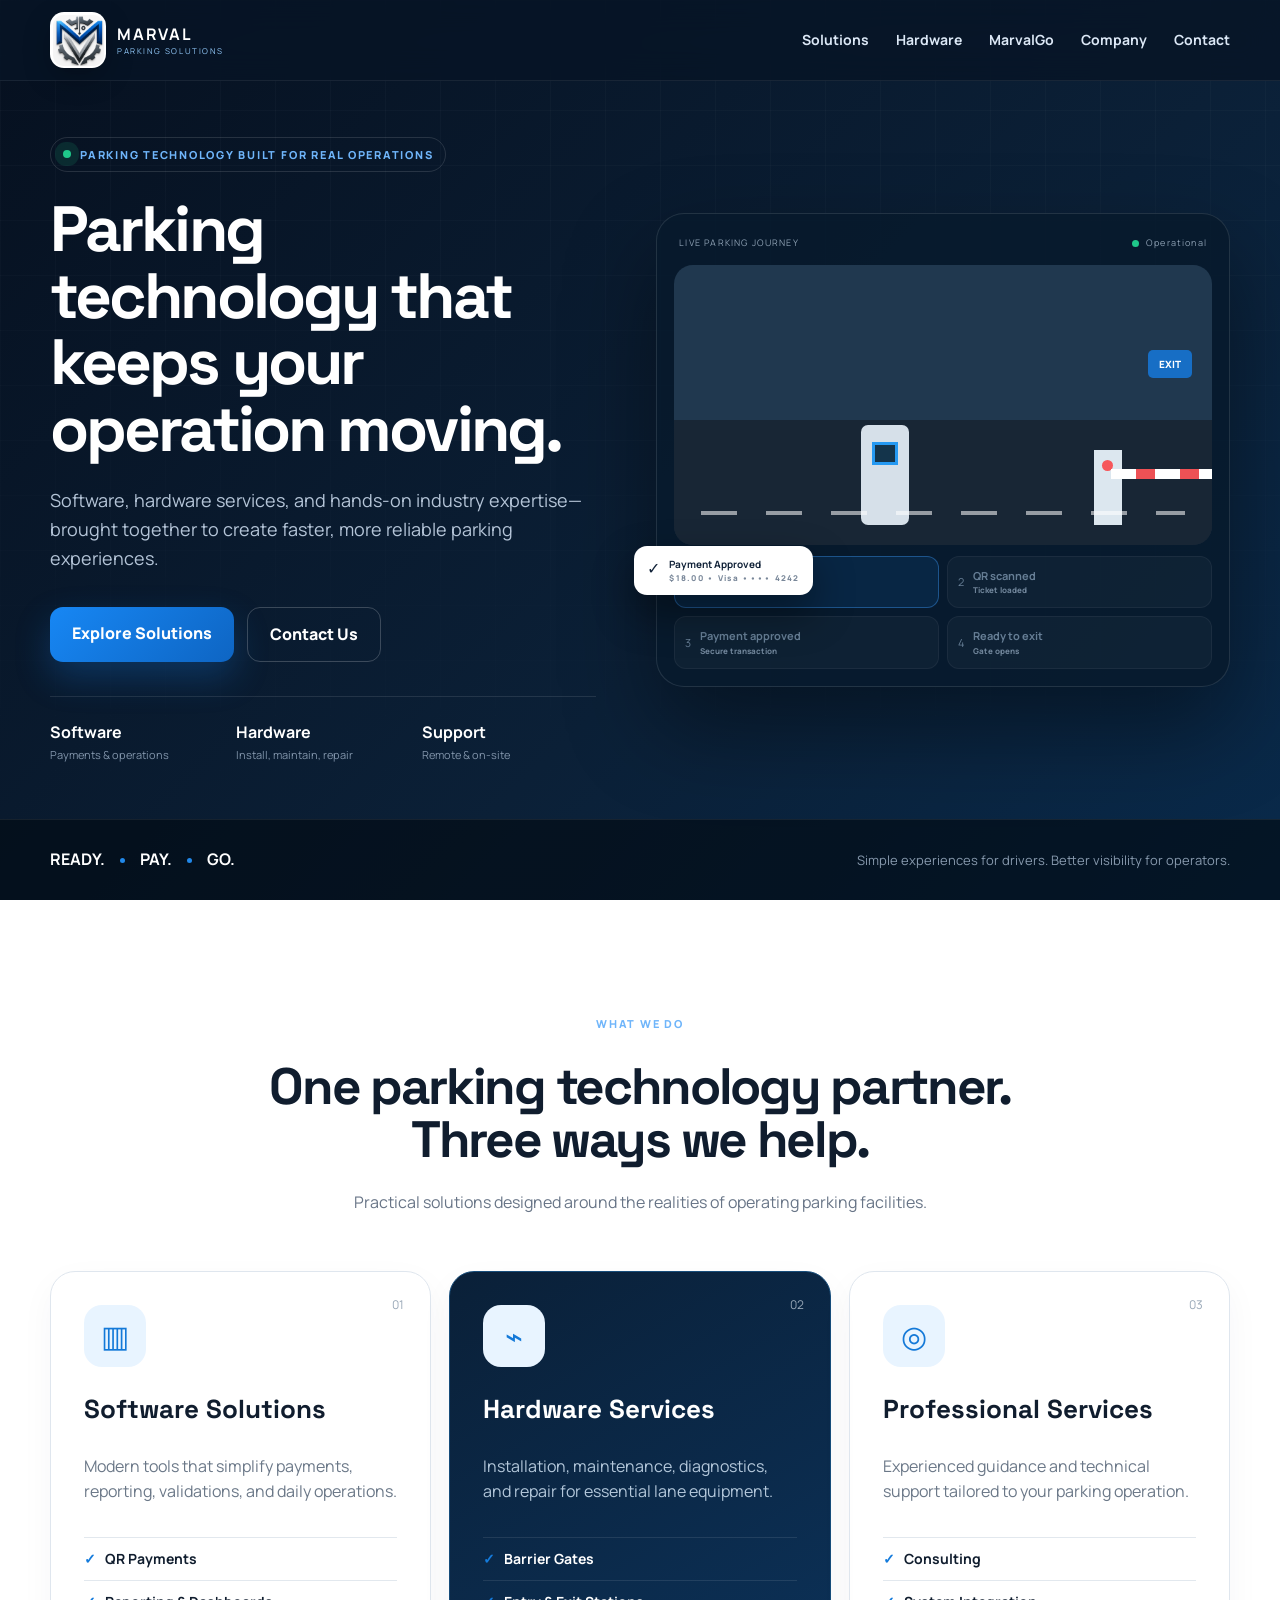
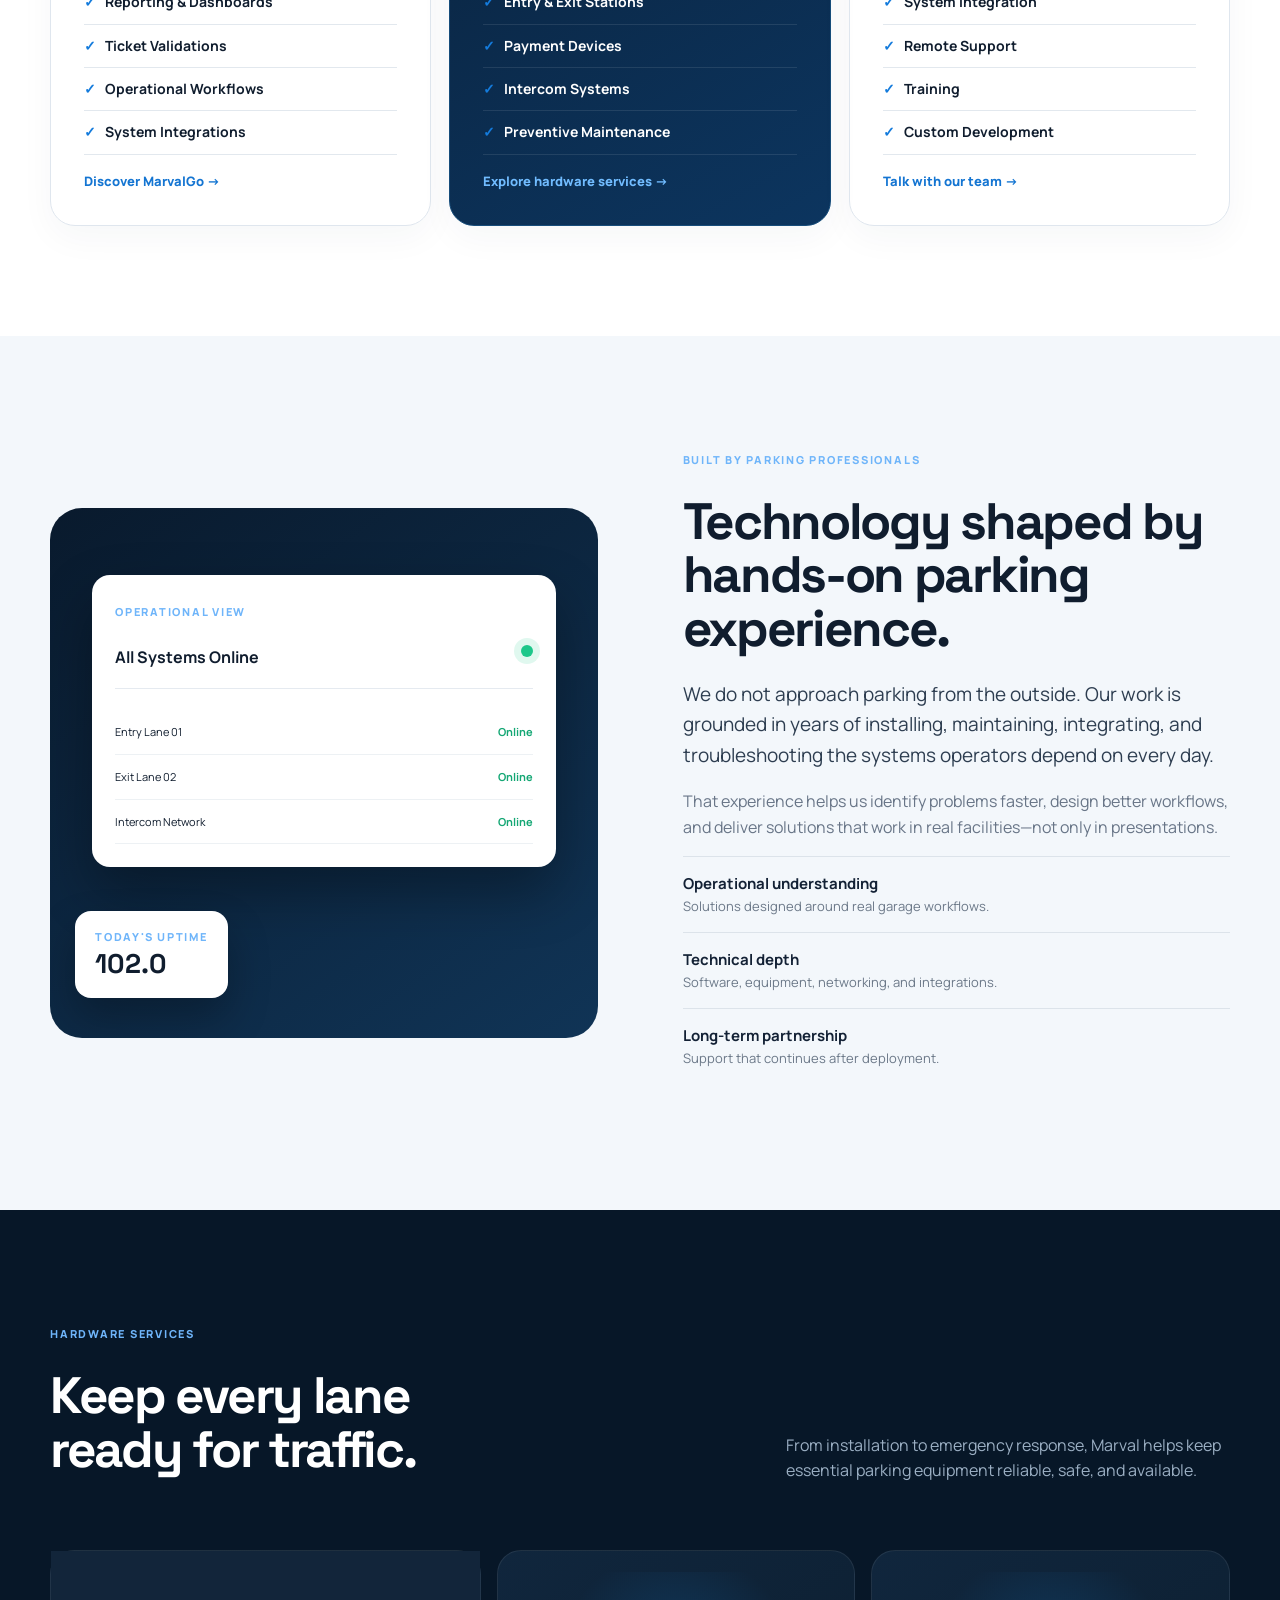
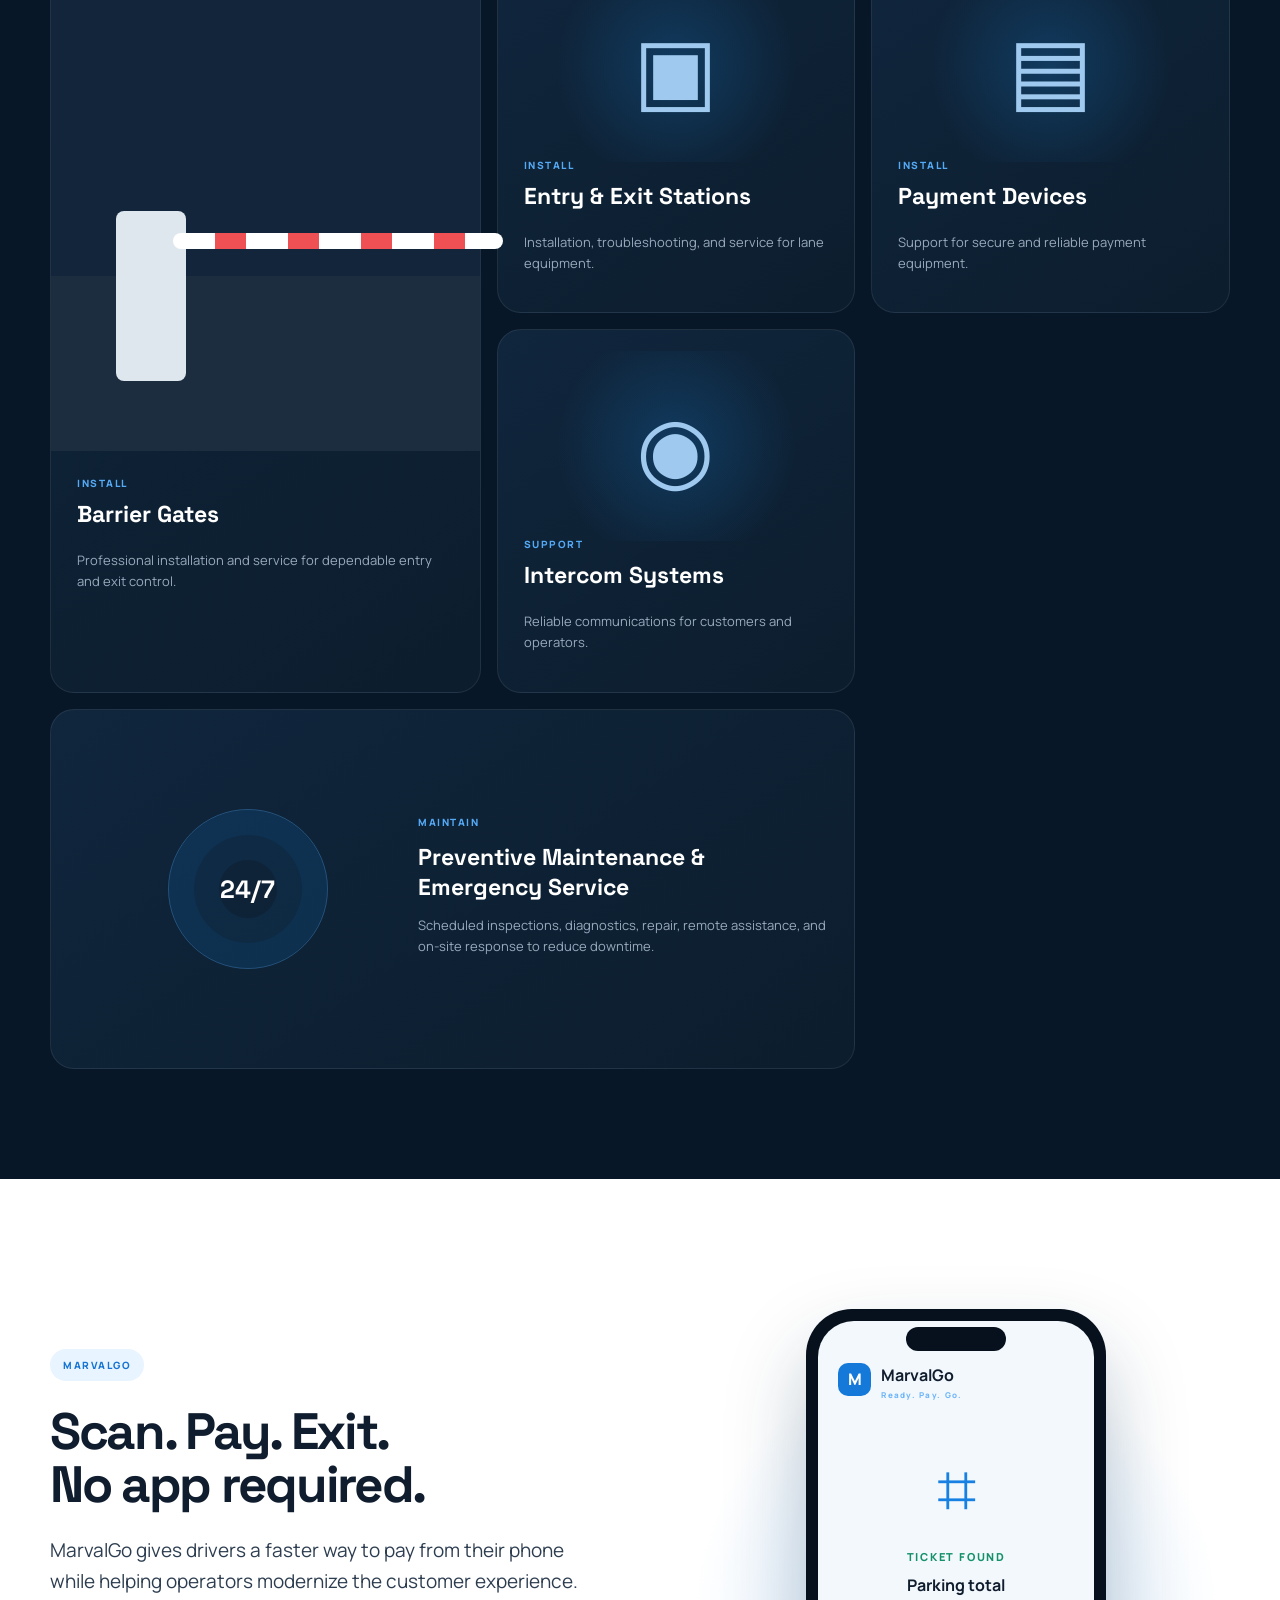
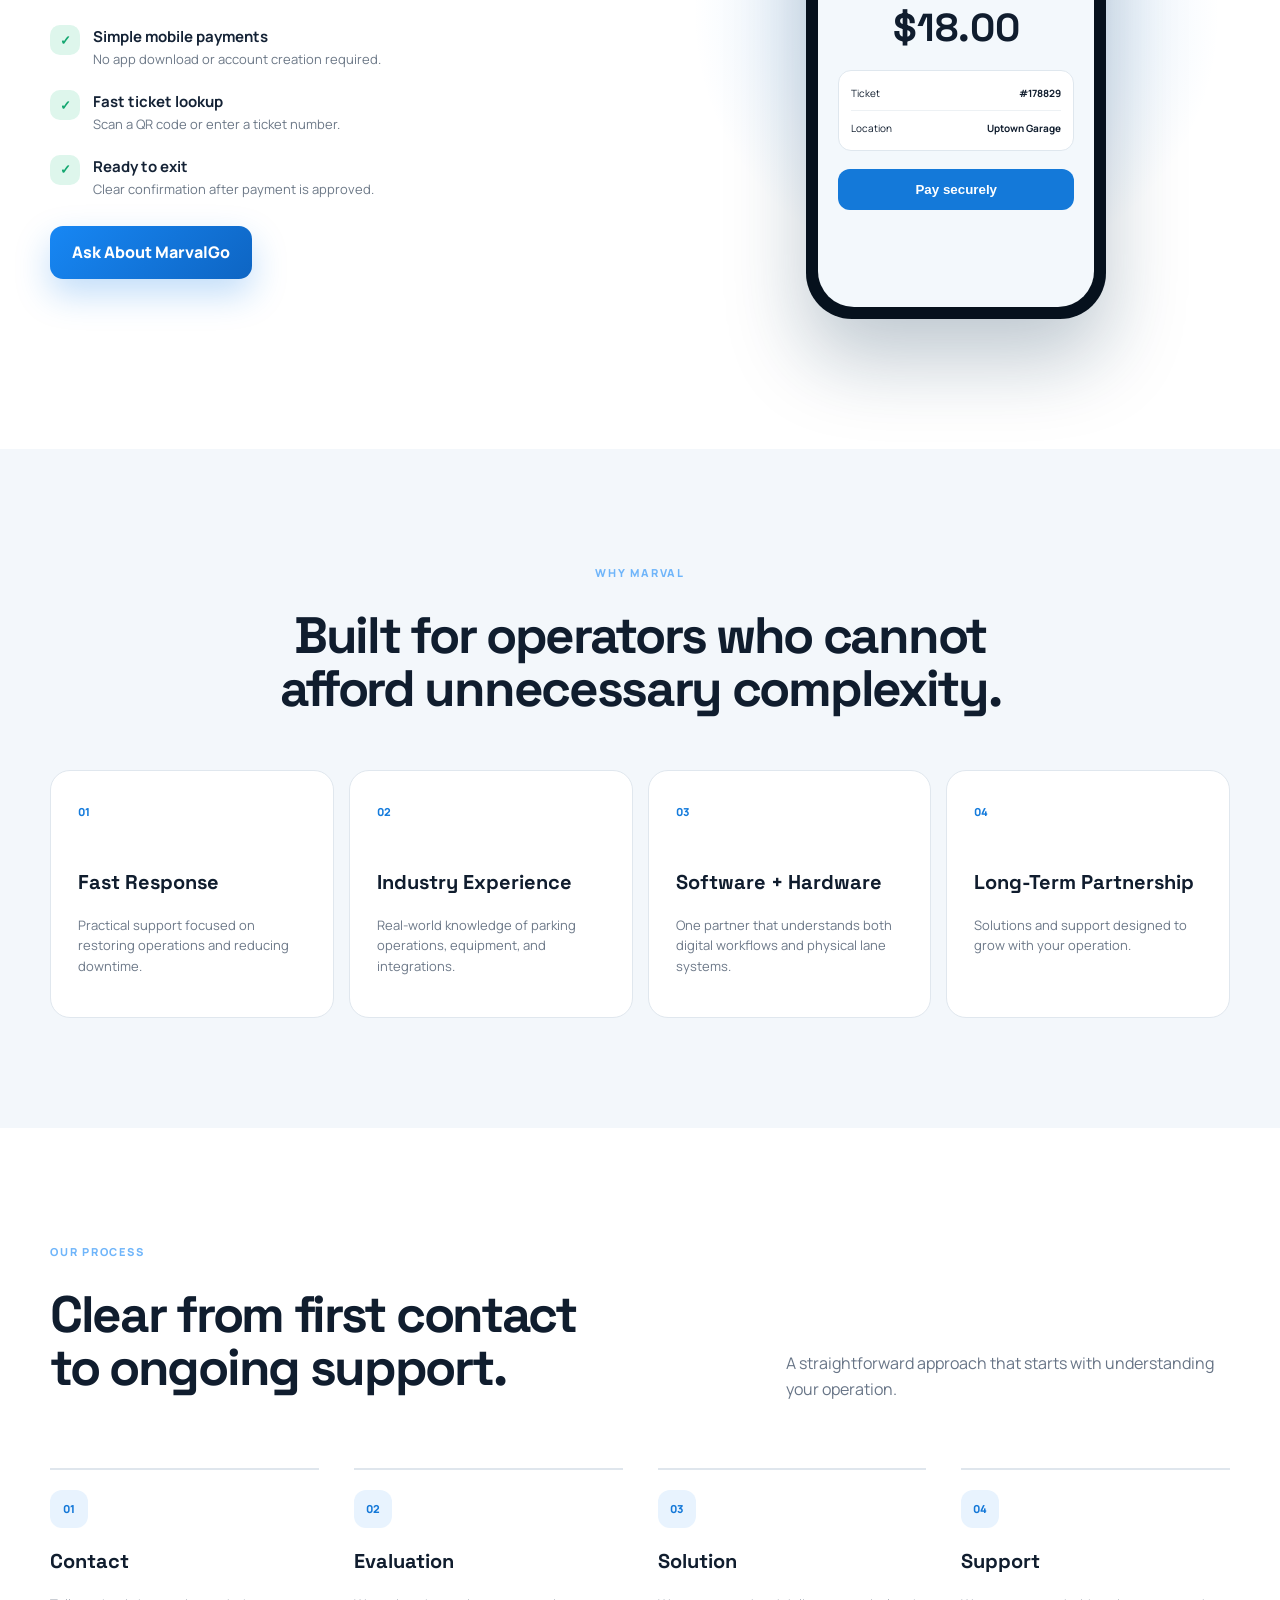
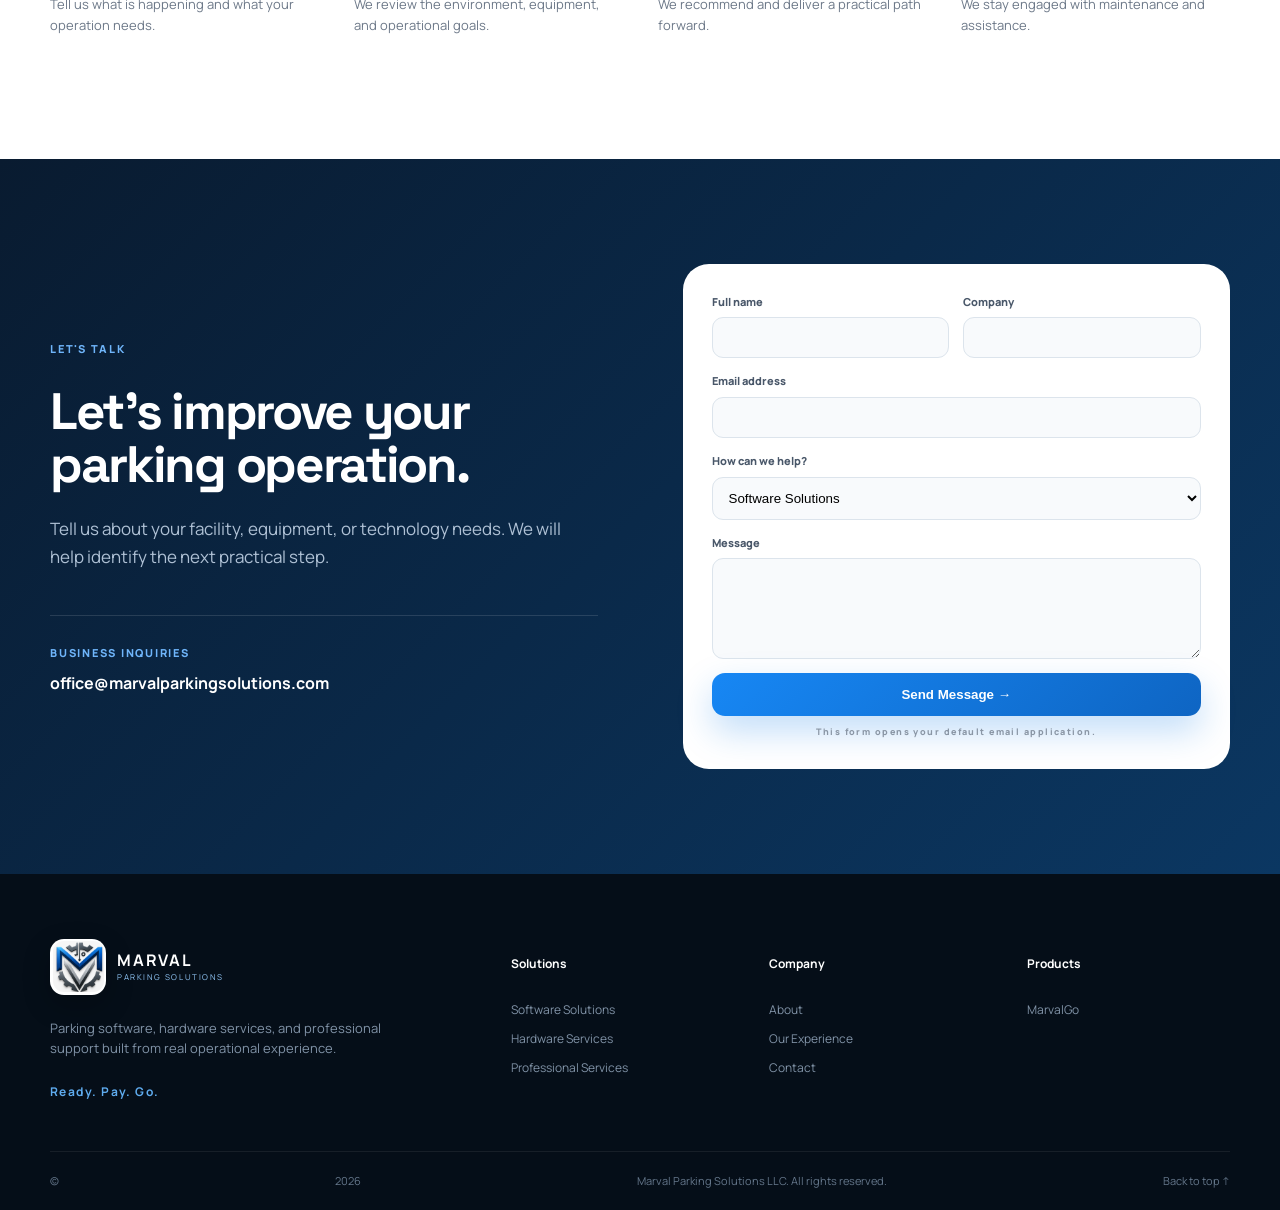
==== commit 71661b9f: "V9.1" ====
--- a/index.html
+++ b/index.html
@@ -1,6 +1,5 @@
-<<<<<<< HEAD
 <!doctype html><html lang="en"><head><meta charset="utf-8"><meta name="viewport" content="width=device-width,initial-scale=1"><meta name="theme-color" content="#071426"><meta name="description" content="Marval Parking Solutions provides parking software, hardware services and professional support."><title>Marval Parking Solutions | Software, Hardware & Parking Support</title>
-  <link rel="icon" href="assets/favicon.png" type="image/png" /><link rel="preconnect" href="https://fonts.googleapis.com"><link rel="preconnect" href="https://fonts.gstatic.com" crossorigin><link href="https://fonts.googleapis.com/css2?family=Manrope:wght@400;600;700;800&family=Space+Grotesk:wght@600;700&display=swap" rel="stylesheet"><link rel="stylesheet" href="styles-v9-4.css?v=9401"></head><body>
+  <link rel="icon" href="assets/favicon.png" type="image/png" /><link rel="preconnect" href="https://fonts.googleapis.com"><link rel="preconnect" href="https://fonts.gstatic.com" crossorigin><link href="https://fonts.googleapis.com/css2?family=Manrope:wght@400;600;700;800&family=Space+Grotesk:wght@600;700&display=swap" rel="stylesheet"><link rel="stylesheet" href="styles.css"></head><body>
 <header><div class="wrap nav"><a class="brand" href="#top"><span class="brand-logo-tile"><img src="assets/marval-emblem.png" alt=""></span><span><b>MARVAL</b><small>PARKING SOLUTIONS</small></span></a><button class="menu" aria-label="Open menu">☰</button><nav><a href="#solutions">Solutions</a><a href="#hardware">Hardware</a><a href="#marvalgo">MarvalGo</a><a href="#company">Company</a><a href="#contact">Contact</a></nav></div></header>
 <main id="top">
 <section class="hero"><div class="gridbg"></div><div class="wrap hero-grid"><div class="hero-copy reveal"><div class="eyebrow"><i></i> PARKING TECHNOLOGY BUILT FOR REAL OPERATIONS</div><h1>Parking technology that keeps your operation moving.</h1><p>Software, hardware services, and hands-on industry expertise—brought together to create faster, more reliable parking experiences.</p><div class="actions"><a class="btn primary" href="solutions.html">Explore Solutions</a><a class="btn ghost" href="contact.html">Contact Us</a></div><div class="proof"><div><b>Software</b><span>Payments & operations</span></div><div><b>Hardware</b><span>Install, maintain, repair</span></div><div><b>Support</b><span>Remote & on-site</span></div></div></div>
@@ -15,111 +14,4 @@
 <section class="section light"><div class="wrap"><div class="heading reveal"><small>WHY MARVAL</small><h2>Built for operators who cannot afford unnecessary complexity.</h2></div><div class="why"><article class="reveal"><span>01</span><h3>Fast Response</h3><p>Practical support focused on restoring operations and reducing downtime.</p></article><article class="reveal"><span>02</span><h3>Industry Experience</h3><p>Real-world knowledge of parking operations, equipment, and integrations.</p></article><article class="reveal"><span>03</span><h3>Software + Hardware</h3><p>One partner that understands both digital workflows and physical lane systems.</p></article><article class="reveal"><span>04</span><h3>Long-Term Partnership</h3><p>Solutions and support designed to grow with your operation.</p></article></div></div></section>
 <section class="section"><div class="wrap"><div class="split reveal"><div><small>OUR PROCESS</small><h2>Clear from first contact<br>to ongoing support.</h2></div><p>A straightforward approach that starts with understanding your operation.</p></div><div class="process reveal"><article><span>01</span><h3>Contact</h3><p>Tell us what is happening and what your operation needs.</p></article><article><span>02</span><h3>Evaluation</h3><p>We review the environment, equipment, and operational goals.</p></article><article><span>03</span><h3>Solution</h3><p>We recommend and deliver a practical path forward.</p></article><article><span>04</span><h3>Support</h3><p>We stay engaged with maintenance and assistance.</p></article></div></div></section>
 <section id="contact" class="contact"><div class="wrap two"><div class="contactcopy reveal"><small>LET'S TALK</small><h2>Let's improve your parking operation.</h2><p>Tell us about your facility, equipment, or technology needs. We will help identify the next practical step.</p><hr><small>BUSINESS INQUIRIES</small><a href="mailto:office@marvalparkingsolutions.com">office@marvalparkingsolutions.com</a></div><form class="reveal" action="mailto:office@marvalparkingsolutions.com" method="post" enctype="text/plain"><div><label>Full name<input name="Name" required></label><label>Company<input name="Company"></label></div><label>Email address<input type="email" name="Email" required></label><label>How can we help?<select name="Service"><option>Software Solutions</option><option>Hardware Services</option><option>Professional Services</option><option>MarvalGo</option><option>General Inquiry</option></select></label><label>Message<textarea name="Message" rows="5" required></textarea></label><button class="btn primary">Send Message →</button><small>This form opens your default email application.</small></form></div></section>
-</main><footer><div class="wrap foot"><div><a class="brand" href="#top"><span class="brand-logo-tile"><img src="assets/marval-emblem.png" alt=""></span><span><b>MARVAL</b><small>PARKING SOLUTIONS</small></span></a><p>Parking software, hardware services, and professional support built from real operational experience.</p><strong>Ready. Pay. Go.</strong></div><div><h4>Solutions</h4><a href="#solutions">Software Solutions</a><a href="#hardware">Hardware Services</a><a href="#solutions">Professional Services</a></div><div><h4>Company</h4><a href="#company">About</a><a href="#company">Our Experience</a><a href="#contact">Contact</a></div><div><h4>Products</h4><a href="#marvalgo">MarvalGo</a></div></div><div class="wrap bottom">© <span id="year"></span> Marval Parking Solutions LLC. All rights reserved.<a href="#top">Back to top ↑</a></div></footer><script src="script-v9-4.js?v=9401"></script></body></html>
-=======
-<!doctype html>
-<html lang="en">
-<head>
-  <meta charset="utf-8">
-  <meta name="viewport" content="width=device-width,initial-scale=1,viewport-fit=cover">
-  <title>Marval Parking Solutions | Software, Hardware & Parking Support</title>
-  <meta name="description" content="Marval Parking Solutions modernizes parking operations through software solutions, hardware service, integrations, repairs, and professional support.">
-  <meta name="robots" content="index,follow">
-  <meta name="theme-color" content="#071a33">
-  <link rel="icon" href="assets/favicon.png" type="image/png">
-  <link rel="stylesheet" href="styles-v8.css">
-</head>
-<body>
-<header class="site-header">
-  <div class="container nav">
-    <a class="brand" href="index.html" aria-label="Marval Parking Solutions home">
-      <img src="assets/marval-emblem.png" alt="">
-      <span><strong>MARVAL</strong><small>PARKING SOLUTIONS</small></span>
-    </a>
-    <button class="menu-btn" id="menuButton" aria-label="Open navigation" aria-expanded="false"><span></span><span></span><span></span></button>
-    <nav class="nav-links" id="navLinks">
-      <a class="active" href="index.html">Home</a>
-      <a href="#services">Services</a>
-      <a href="marvalgo.html">MarvalGo</a>
-      <a href="parkops.html">ParkOps</a>
-      <a href="company.html">Company</a>
-      <a href="contact.html">Contact</a>
-    </nav>
-    <a class="nav-cta" href="contact.html">Contact Us</a>
-  </div>
-</header>
-
-<main>
-<section class="hero">
-  <div class="hero-glow hero-glow-a"></div><div class="hero-glow hero-glow-b"></div>
-  <div class="container hero-grid">
-    <div class="hero-copy reveal">
-      <p class="eyebrow">Smarter technology for modern parking operations</p>
-      <h1>Software, hardware, and support that keep parking moving.</h1>
-      <p class="lead">Marval Parking Solutions helps parking operators improve reliability, customer experience, and operational visibility through practical technology and hands-on industry expertise.</p>
-      <div class="hero-actions">
-        <a class="btn" href="contact.html">Contact Us</a>
-        <a class="btn secondary" href="#services">Explore Solutions</a>
-      </div>
-      <div class="proof-row"><span>Real operational experience</span><span>Software + hardware expertise</span><span>Long-term support</span></div>
-    </div>
-    <div class="hero-visual reveal" aria-label="Marval parking operations overview">
-      <div class="visual-shell">
-        <div class="visual-top"><div><small>MARVAL OPERATIONS</small><h2>Parking technology, connected.</h2></div><span class="live"><i></i> Operational</span></div>
-        <div class="visual-grid">
-          <div class="visual-card software-card"><div class="service-icon">⌘</div><span>Software Solutions</span><strong>Payments · Reporting · Operations</strong><div class="mini-chart"><i></i><i></i><i></i><i></i><i></i></div></div>
-          <div class="visual-card hardware-card"><div class="barrier-illustration"><div class="cabinet"></div><div class="arm"></div><div class="vehicle"></div></div><span>Hardware Services</span><strong>Install · Repair · Maintain</strong></div>
-          <div class="visual-card support-card"><div class="service-icon">✓</div><span>Professional Support</span><strong>Evaluate · Integrate · Support</strong></div>
-        </div>
-      </div>
-      <div class="float-note note-a">Gate online</div><div class="float-note note-b">Payment confirmed</div>
-    </div>
-  </div>
-</section>
-
-<section class="audience-strip"><div class="container"><span>Commercial Garages</span><span>Hotels</span><span>Healthcare</span><span>Mixed-Use</span><span>Universities</span><span>Parking Operators</span></div></section>
-
-<section class="section" id="services">
-  <div class="container">
-    <div class="section-heading reveal"><div><p class="eyebrow">What we do</p><h2>One partner for the technology behind your parking operation.</h2></div><p>We combine software development, field service, and parking-industry knowledge so operators can solve problems without coordinating multiple disconnected vendors.</p></div>
-    <div class="pillar-grid">
-      <article class="pillar reveal"><div class="pillar-number">01</div><div class="pillar-icon">▣</div><h3>Software Solutions</h3><p>Modern tools designed around real parking workflows and existing systems.</p><ul><li>QR ticket payments</li><li>Operations dashboards</li><li>Reporting and analytics</li><li>Validations and integrations</li></ul><a href="solutions.html">Explore software <span>→</span></a></article>
-      <article class="pillar featured reveal"><div class="pillar-number">02</div><div class="pillar-icon">⌁</div><h3>Hardware Services</h3><p>Dependable service for the equipment customers and operators rely on every day.</p><ul><li>Barrier gates and operators</li><li>Entry and exit equipment</li><li>Intercoms and access devices</li><li>Repairs and preventive maintenance</li></ul><a href="#hardware">View hardware services <span>→</span></a></article>
-      <article class="pillar reveal"><div class="pillar-number">03</div><div class="pillar-icon">◇</div><h3>Professional Services</h3><p>Practical guidance from evaluation through implementation and ongoing support.</p><ul><li>System evaluations</li><li>Technical consulting</li><li>Custom integrations</li><li>Remote troubleshooting</li></ul><a href="contact.html">Talk with us <span>→</span></a></article>
-    </div>
-  </div>
-</section>
-
-<section class="section product-intro">
-  <div class="container product-grid">
-    <div class="product-copy reveal"><p class="eyebrow">Introducing MarvalGo</p><h2>A simpler way for drivers to pay and go.</h2><p class="lead">MarvalGo is our mobile-first parking payment experience. Customers scan their ticket, review the amount due, pay securely, and receive exit authorization—without downloading an app.</p><div class="feature-list"><span>Scan a ticket or enter it manually</span><span>Secure card and digital-wallet payments</span><span>Email receipt generation</span><span>Multi-garage ready architecture</span></div><a class="btn" href="marvalgo.html">Discover MarvalGo</a></div>
-    <div class="phone-scene reveal"><div class="phone-device"><div class="notch"></div><img src="assets/marval-emblem.png" alt=""><small>Ticket #178829</small><strong>$18.00</strong><span>Ready to pay</span><button>Pay securely</button><div class="success">✓ Payment successful</div></div><div class="scene-card scene-one">No app required</div><div class="scene-card scene-two">Receipt delivered</div></div>
-  </div>
-</section>
-
-<section class="section hardware-section" id="hardware">
-  <div class="container">
-    <div class="section-heading light reveal"><div><p class="eyebrow">Hardware services</p><h2>Keeping parking operations moving.</h2></div><p>From a damaged gate arm to a recurring communications problem, we approach every service call with the goal of restoring reliable operation and preventing repeat failures.</p></div>
-    <div class="hardware-gallery">
-      <article class="hardware-photo gate-photo reveal"><div class="photo-art gate-art"><div class="lane"></div><div class="gate-unit"></div><div class="gate-arm"></div><div class="car-shape"></div></div><div><span>Barrier Systems</span><h3>Gate installation and repair</h3><p>Barrier operators, arms, controls, loops, safety devices, and lane troubleshooting.</p></div></article>
-      <article class="hardware-photo tech-photo reveal"><div class="photo-art tech-art"><div class="technician"><i></i><b></b></div><div class="equipment-box"></div></div><div><span>Field Service</span><h3>Equipment diagnostics</h3><p>On-site testing, component replacement, wiring review, and operational verification.</p></div></article>
-      <article class="hardware-photo station-photo reveal"><div class="photo-art station-art"><div class="entry-station"><i></i><b></b></div><div class="intercom"></div></div><div><span>Lane Equipment</span><h3>Entry, exit, and intercom systems</h3><p>Ticket equipment, payment devices, access readers, intercoms, and supporting networks.</p></div></article>
-    </div>
-    <div class="hardware-service-list reveal"><span>Barrier gate repairs</span><span>Preventive maintenance</span><span>Entry & exit equipment</span><span>Intercom systems</span><span>Remote technical support</span><span>Emergency service</span></div>
-  </div>
-</section>
-
-<section class="section why-section">
-  <div class="container"><div class="section-heading reveal"><div><p class="eyebrow">Why choose us</p><h2>Practical expertise. Clear communication. Better outcomes.</h2></div><p>We understand that parking technology must work in the real world—during rush hour, after hours, and across equipment from different generations and manufacturers.</p></div>
-  <div class="why-grid"><article class="why-card reveal"><b>⚡</b><h3>Fast Response</h3><p>Focused troubleshooting and clear next steps when an operation needs attention.</p></article><article class="why-card reveal"><b>⌁</b><h3>Industry Experience</h3><p>Solutions informed by years of hands-on parking equipment and operations work.</p></article><article class="why-card reveal"><b>▣</b><h3>Software + Hardware</h3><p>One perspective across applications, databases, networks, lanes, and equipment.</p></article><article class="why-card reveal"><b>◇</b><h3>Long-Term Partnership</h3><p>We design for maintainability, growth, and a relationship that continues after launch.</p></article></div></div>
-</section>
-
-<section class="section process-section"><div class="container"><div class="section-heading reveal"><div><p class="eyebrow">Our process</p><h2>A clear path from problem to solution.</h2></div></div><div class="process-flow"><article class="reveal"><b>01</b><h3>Contact</h3><p>Tell us about the facility, equipment, or operational challenge.</p></article><article class="reveal"><b>02</b><h3>Evaluation</h3><p>We review the environment, symptoms, risks, and business needs.</p></article><article class="reveal"><b>03</b><h3>Solution</h3><p>We propose a practical scope, implementation path, and priorities.</p></article><article class="reveal"><b>04</b><h3>Support</h3><p>We verify the result and remain available for ongoing assistance.</p></article></div></div></section>
-
-<section class="section contact-band"><div class="container contact-band-grid"><div class="reveal"><p class="eyebrow">Let’s improve your parking operation</p><h2>Tell us what is not working—or what you want to build next.</h2><p>Whether the challenge is software, equipment, integration, or day-to-day reliability, we’ll help identify a practical next step.</p><div class="contact-points"><a href="mailto:office@marvalparkingsolutions.com">office@marvalparkingsolutions.com</a><span>Charlotte, North Carolina</span></div></div><form class="quick-form reveal" action="mailto:office@marvalparkingsolutions.com" method="post" enctype="text/plain"><label>Name<input name="name" autocomplete="name" required></label><label>Email<input name="email" type="email" autocomplete="email" required></label><label>Company<input name="company" autocomplete="organization"></label><label>How can we help?<textarea name="message" rows="4" required></textarea></label><button class="btn" type="submit">Send Message</button></form></div></section>
-</main>
-
-<footer><div class="container footer-main"><div class="footer-brand"><img src="assets/marval-emblem.png" alt=""><div><strong>Marval Parking Solutions</strong><p>Software, hardware, and professional services for modern parking operations.</p></div></div><div><h4>Solutions</h4><a href="marvalgo.html">MarvalGo</a><a href="parkops.html">ParkOps</a><a href="solutions.html">Software Solutions</a><a href="#hardware">Hardware Services</a></div><div><h4>Company</h4><a href="company.html">About</a><a href="contact.html">Contact</a><a href="contact.html">Support</a></div></div><div class="container footer-bottom"><span>© 2026 Marval Parking Solutions LLC. All rights reserved.</span><span>Ready. Pay. Go.</span></div></footer>
-<script src="script-v8.js"></script>
-</body></html>
->>>>>>> parent of f3bc91b (Marval Parking Solutions V9.1)
+</main><footer><div class="wrap foot"><div><a class="brand" href="#top"><span class="brand-logo-tile"><img src="assets/marval-emblem.png" alt=""></span><span><b>MARVAL</b><small>PARKING SOLUTIONS</small></span></a><p>Parking software, hardware services, and professional support built from real operational experience.</p><strong>Ready. Pay. Go.</strong></div><div><h4>Solutions</h4><a href="#solutions">Software Solutions</a><a href="#hardware">Hardware Services</a><a href="#solutions">Professional Services</a></div><div><h4>Company</h4><a href="#company">About</a><a href="#company">Our Experience</a><a href="#contact">Contact</a></div><div><h4>Products</h4><a href="#marvalgo">MarvalGo</a></div></div><div class="wrap bottom">© <span id="year"></span> Marval Parking Solutions LLC. All rights reserved.<a href="#top">Back to top ↑</a></div></footer><script src="script.js"></script></body></html>
--- a/styles.css
+++ b/styles.css
@@ -0,0 +1,58 @@
+
+:root{--navy:#071426;--text:#101d2e;--muted:#667386;--line:#dfe6ef;--surface:#f4f7fb;--shadow:0 26px 80px rgba(17,43,76,.12)}
+*{box-sizing:border-box}html{scroll-behavior:smooth}body{margin:0;font-family:Manrope,sans-serif;color:#101d2e;line-height:1.6}a{text-decoration:none;color:inherit}.wrap{width:min(1180px,calc(100% - 40px));margin:auto}header{position:fixed;inset:0 0 auto;z-index:20;background:#071426cc;backdrop-filter:blur(16px);border-bottom:1px solid #ffffff12}.nav{height:80px;display:flex;align-items:center;gap:32px}.brand{display:flex;align-items:center;gap:11px;color:#fff}.logo{display:grid;place-items:center;width:44px;height:44px;border-radius:13px;background:linear-gradient(145deg,#1689f6,#0d559f);font:700 25px Space Grotesk}.brand span:last-child{display:flex;flex-direction:column;line-height:1}.brand b{letter-spacing:.11em}.brand small{font-size:8px;letter-spacing:.2em;color:#93c9fa;margin-top:5px}.nav nav{margin-left:auto;display:flex;gap:27px}.nav nav a{color:#dce8f6;font-size:14px;font-weight:700}.navcta{border:1px solid #ffffff55;color:#fff;padding:10px 18px;border-radius:999px;font-weight:700;font-size:14px}.menu{display:none;margin-left:auto;background:none;border:0;color:#fff;font-size:24px}.hero{min-height:900px;padding-top:80px;background:linear-gradient(135deg,#06101f,#0b2037 60%,#092a4b);color:#fff;position:relative;overflow:hidden}.gridbg{position:absolute;inset:0;background-image:linear-gradient(#ffffff07 1px,transparent 1px),linear-gradient(90deg,#ffffff07 1px,transparent 1px);background-size:55px 55px;mask-image:linear-gradient(#000,transparent)}.hero-grid{min-height:740px;display:grid;grid-template-columns:1fr 1.05fr;gap:60px;align-items:center;position:relative}.eyebrow,section small{font-size:11px;letter-spacing:.16em;font-weight:800;color:#6fb5fa}.eyebrow{display:inline-flex;align-items:center;gap:9px;border:1px solid #ffffff20;border-radius:999px;padding:8px 12px}.eyebrow i{width:8px;height:8px;border-radius:50%;background:#1fc88a;box-shadow:0 0 0 8px #1fc88a22}.hero h1,.heading h2,.copy h2,.split h2,.contact h2{font-family:Space Grotesk;font-size:clamp(40px,5vw,72px);line-height:1.04;letter-spacing:-.045em;margin:24px 0}.hero-copy>p{color:#b4c4d7;font-size:18px}.actions{display:flex;gap:13px;margin:34px 0}.btn{display:inline-flex;justify-content:center;border-radius:13px;padding:14px 22px;font-weight:800;border:0}.primary{background:linear-gradient(135deg,#1787f4,#0e65c3);color:#fff;box-shadow:0 15px 35px #1680e844}.ghost{border:1px solid #ffffff33;color:#fff}.proof{display:grid;grid-template-columns:repeat(3,1fr);border-top:1px solid #ffffff1a;padding-top:23px;gap:12px}.proof div{display:flex;flex-direction:column}.proof span{font-size:11px;color:#8295ab}.scene{background:#081a2cdd;border:1px solid #ffffff1c;border-radius:28px;padding:17px;position:relative;box-shadow:0 40px 90px #0006}.scene-head{display:flex;justify-content:space-between;font-size:9px;letter-spacing:.13em;color:#8da0b3;padding:5px 5px 14px}.scene-head span:last-child{display:flex;gap:7px;align-items:center}.scene-head i{width:7px;height:7px;border-radius:50%;background:#1fc88a}.garage{height:280px;background:linear-gradient(#20384f 0 57%,#17283a 57%);border-radius:19px;overflow:hidden;position:relative}.lane{position:absolute;inset:auto 0 0;height:125px;background:#182635}.lane:after{content:"";position:absolute;left:5%;right:5%;bottom:30px;height:4px;background:repeating-linear-gradient(90deg,#fff 0 36px,transparent 36px 65px);opacity:.55}.car{position:absolute;width:86px;height:34px;border-radius:22px 22px 8px 8px;background:#167fde;bottom:43px;left:-100px;animation:drive 8s infinite}.car i{position:absolute;width:42px;height:19px;background:#71c1fb;left:22px;top:-14px;border-radius:18px 18px 0 0}.car b{position:absolute;width:15px;height:15px;border:4px solid #344657;background:#06111c;border-radius:50%;bottom:-7px}.car b:nth-of-type(1){left:13px}.car b:nth-of-type(2){right:13px}@keyframes drive{0%{left:-100px}20%,50%{left:75px}70%{left:310px}100%{left:580px}}.station{position:absolute;width:48px;height:100px;background:#d6e0e9;left:187px;bottom:20px;border-radius:7px}.station i{position:absolute;width:26px;height:23px;background:#14344b;left:11px;top:17px;border:3px solid #2599f2}.gate{position:absolute;width:28px;height:75px;background:#dce7ef;right:90px;bottom:20px}.gate i{position:absolute;width:11px;height:11px;border-radius:50%;background:#f6575b;left:8px;top:10px;animation:light 8s infinite}.gate b{position:absolute;width:140px;height:10px;background:repeating-linear-gradient(90deg,#fff 0 25px,#ed5155 25px 44px);left:17px;top:19px;transform-origin:left;animation:open 8s infinite}@keyframes open{0%,53%{transform:rotate(0)}63%,83%{transform:rotate(-70deg)}}@keyframes light{0%,53%{background:#f6575b}63%,83%{background:#22cc8a}}.exit{position:absolute;right:20px;top:-70px;background:#176ec5;border-radius:5px;padding:6px 11px;font-size:10px;font-weight:800}.steps{display:grid;grid-template-columns:1fr 1fr;gap:8px;margin-top:11px}.steps>div{display:flex;gap:9px;align-items:center;background:#ffffff08;border:1px solid #ffffff0d;border-radius:12px;padding:10px;color:#667e95;font-size:11px}.steps span b,.steps span small{display:block}.steps small{font-size:8px;letter-spacing:0;color:#6f8499}.steps .active{background:#1379db22;border-color:#409af866;color:#fff}.approved{position:absolute;left:-23px;bottom:91px;background:#fff;color:#112238;border-radius:13px;padding:10px 13px;display:flex;gap:9px;box-shadow:0 18px 40px #0006;font-style:normal}.approved>span b,.approved>span small{display:block}.approved>span b{font-size:10px}.approved>span small{font-size:8px;color:#798799}.tagbar{position:absolute;bottom:0;inset-inline:0;background:#020b14aa;border-top:1px solid #ffffff12}.tagbar .wrap{height:80px;display:flex;align-items:center;gap:15px}.tagbar i{width:5px;height:5px;background:#2188e9;border-radius:50%}.tagbar span{margin-left:auto;color:#8799ad;font-size:13px}.section{padding:110px 0}.heading{text-align:center;max-width:780px;margin:0 auto 55px}.heading h2,.copy h2,.split h2,.contact h2{font-size:clamp(36px,4vw,58px)}.heading p,.split p,.copy>p{color:#687587}.cards{display:grid;grid-template-columns:repeat(3,1fr);gap:18px}.card{border:1px solid #dfe6ee;border-radius:25px;padding:33px;min-height:540px;display:flex;flex-direction:column;position:relative;box-shadow:0 12px 35px #1634540a}.card em{position:absolute;right:26px;top:23px;font-style:normal;font-size:12px;color:#98a7b7}.card .icon{width:62px;height:62px;border-radius:18px;background:#e8f4ff;color:#1479d8;display:grid;place-items:center;font-size:30px}.card h3{font:700 26px Space Grotesk;margin:25px 0 12px}.card p{color:#6b7888}.card ul{list-style:none;padding:0;border-top:1px solid #e2e8ee}.card li{padding:10px 0;border-bottom:1px solid #e2e8ee;font-size:14px;font-weight:700}.card li:before{content:"✓";color:#147bdc;margin-right:9px}.card>a{margin-top:auto;color:#1475d2;font-weight:800;font-size:13px}.card.dark{background:linear-gradient(150deg,#0a2038,#0c355f);color:#fff;border-color:#174d7b}.card.dark p{color:#b3c7da}.card.dark ul,.card.dark li{border-color:#ffffff18}.card.dark a{color:#71bcff}.light{background:#f3f7fb}.two{display:grid;grid-template-columns:1fr 1fr;gap:85px;align-items:center}.ops{min-height:530px;border-radius:32px;background:linear-gradient(145deg,#091a2d,#103456);position:relative;overflow:hidden}.dash{position:absolute;left:42px;right:42px;top:67px;background:#fff;border-radius:18px;padding:23px;box-shadow:0 25px 55px #0005}.dash h4{display:flex;justify-content:space-between;border-bottom:1px solid #e5eaf0;padding-bottom:18px}.dash h4 i{width:12px;height:12px;background:#1dc78a;border-radius:50%;box-shadow:0 0 0 7px #1dc78a22}.dash div{display:flex;justify-content:space-between;border-bottom:1px solid #edf1f4;padding:13px 0;font-size:11px}.dash div b{color:#14a774}.ops aside{position:absolute;left:25px;bottom:40px;background:#fff;border-radius:16px;padding:17px 20px;box-shadow:0 20px 40px #0004}.ops aside small,.ops aside b{display:block}.ops aside b{font:700 27px Space Grotesk}.copy .lead{font-size:19px;color:#2d3d50}.copy ol{list-style:none;padding:0}.copy ol li{padding:15px 0;border-top:1px solid #dce3ea;font-size:13px;color:#6b7888}.copy ol b{display:block;color:#132135;font-size:15px}.hardware{background:#071728;color:#fff}.split{display:grid;grid-template-columns:1.2fr .8fr;gap:70px;align-items:end;margin-bottom:50px}.hardware .split p{color:#9bafc3}.hwgrid{display:grid;grid-template-columns:1.2fr 1fr 1fr;gap:16px}.hw{min-height:360px;background:linear-gradient(145deg,#10263d,#0c1d2d);border:1px solid #ffffff14;border-radius:24px;padding:26px;display:flex;flex-direction:column}.hw.big{grid-row:span 2;min-height:736px}.hw.wide{grid-column:span 2;display:grid;grid-template-columns:1fr 1.2fr;align-items:center}.hw>span,.hw.wide span{font-size:10px;letter-spacing:.15em;color:#55aaf6;font-weight:800}.hw h3{font:700 23px Space Grotesk;margin:8px 0}.hw p{font-size:13px;color:#99aabd}.device{height:190px;display:grid;place-items:center;font-size:90px;color:#9fc9ef;background:radial-gradient(circle,#167ed044,transparent 65%);margin:-5px}.gateart{height:500px;position:relative;background:linear-gradient(#12253a 65%,#1b2d3e 65%);margin:-26px -26px 24px}.gateart i{position:absolute;width:70px;height:170px;background:#dfe7ee;left:65px;bottom:70px;border-radius:8px}.gateart b{position:absolute;width:330px;height:16px;background:repeating-linear-gradient(90deg,#fff 0 42px,#ee5054 42px 73px);left:122px;bottom:202px;border-radius:8px;transform-origin:left;animation:hwgate 5s infinite}@keyframes hwgate{50%{transform:rotate(-35deg)}}.rings{width:160px;height:160px;border-radius:50%;border:1px solid #4fafff55;display:grid;place-items:center;margin:auto;font:700 25px Space Grotesk;box-shadow:inset 0 0 0 25px #167ddd16,inset 0 0 0 50px #167ddd12}.pill{display:inline-block;background:#e8f4ff;color:#1674d2;border-radius:999px;padding:8px 13px;font-size:10px;letter-spacing:.15em;font-weight:800}.checks{list-style:none;padding:0}.checks li{padding:10px 0 10px 43px;position:relative;color:#6c7887;font-size:13px}.checks li:before{content:"✓";position:absolute;left:0;width:30px;height:30px;border-radius:10px;background:#def6ec;color:#12a66f;display:grid;place-items:center;font-weight:900}.checks b{display:block;color:#142235;font-size:15px}.phonewrap{min-height:650px;display:grid;place-items:center;background:radial-gradient(circle,#1483ef33,transparent 62%)}.phone{width:300px;height:610px;background:#06111d;border-radius:46px;padding:12px;box-shadow:0 40px 80px #0c315044;position:relative}.notch{position:absolute;z-index:2;top:18px;left:50%;transform:translateX(-50%);width:100px;height:24px;background:#06111d;border-radius:20px}.screen{height:100%;border-radius:36px;background:#f3f8fc;padding:42px 20px 20px;text-align:center;position:relative;overflow:hidden}.phbrand{display:flex;gap:10px;text-align:left}.phbrand i{width:33px;height:33px;border-radius:10px;background:#1479d9;color:#fff;display:grid;place-items:center;font-style:normal;font-weight:800}.phbrand span b,.phbrand span small{display:block}.phbrand small{font-size:8px}.scan{font-size:70px;color:#1681e3;margin:30px 0 0}.screen>small{color:#15916a}.screen h4{margin:4px}.screen>strong{font:700 39px Space Grotesk}.ticket{margin:18px 0;background:#fff;border:1px solid #dfe7ee;border-radius:13px;padding:5px 12px}.ticket span{display:flex;justify-content:space-between;padding:9px 0;border-bottom:1px solid #edf1f4;font-size:10px}.ticket span:last-child{border:0}.screen button{width:100%;border:0;border-radius:12px;background:#1479d9;color:#fff;padding:13px;font-weight:800}.success{position:absolute;inset:85px 15px 15px;background:#f3f8fc;padding-top:80px;opacity:0;animation:success 9s infinite}.success i{display:grid;place-items:center;width:80px;height:80px;margin:auto;border-radius:50%;background:#ddf6ec;color:#18ad78;font-size:40px;font-style:normal}.success h3{font:700 21px Space Grotesk}.success p{font-size:10px;color:#748294}@keyframes success{0%,45%{opacity:0;transform:translateY(20px)}55%,90%{opacity:1;transform:none}}.why{display:grid;grid-template-columns:repeat(4,1fr);gap:15px}.why article{background:#fff;border:1px solid #e0e7ee;border-radius:20px;padding:27px;min-height:235px}.why article span{color:#147bdc;font-size:11px;font-weight:800}.why h3{font:700 20px Space Grotesk;margin-top:45px}.why p{font-size:13px;color:#6c7888}.process{display:grid;grid-template-columns:repeat(4,1fr);gap:35px}.process article{border-top:2px solid #dfe6ed;padding-top:20px}.process span{display:grid;place-items:center;width:38px;height:38px;border-radius:12px;background:#e8f3fe;color:#1478d8;font-size:11px;font-weight:800}.process h3{font:700 20px Space Grotesk}.process p{font-size:13px;color:#6c7888}.contact{padding:105px 0;background:linear-gradient(135deg,#091b30,#0b3762);color:#fff}.contactcopy p{color:#afc1d5;font-size:17px}.contactcopy hr{border:0;border-top:1px solid #ffffff1f;margin:45px 0 23px}.contactcopy>a{display:block;margin-top:7px;font-weight:700}.contact form{background:#fff;color:#172438;border-radius:26px;padding:29px}.contact form>div{display:grid;grid-template-columns:1fr 1fr;gap:14px}.contact label{display:block;font-size:11px;font-weight:800;margin-bottom:14px;color:#495769}.contact input,.contact select,.contact textarea{display:block;width:100%;margin-top:7px;border:1px solid #dce4ec;border-radius:11px;background:#f8fafc;padding:12px;outline:none}.contact form .btn{width:100%}.contact form>small{display:block;text-align:center;color:#8a96a5;margin-top:9px;font-size:9px}footer{background:#050e18;color:#fff;padding:65px 0 20px}.foot{display:grid;grid-template-columns:2fr 1fr 1fr 1fr;gap:55px}.foot>div{display:flex;flex-direction:column;gap:10px}.foot>div:first-child p{color:#8193a7;font-size:13px;max-width:380px}.foot>div:first-child>strong{color:#5facef;letter-spacing:.12em;font-size:12px}.foot h4{font-size:12px}.foot>div:not(:first-child) a{font-size:12px;color:#8193a7}.bottom{border-top:1px solid #ffffff12;margin-top:50px;padding-top:20px;color:#64768a;font-size:11px;display:flex;justify-content:space-between}.reveal{opacity:0;transform:translateY(25px);transition:.8s}.reveal.visible{opacity:1;transform:none}
+@media(max-width:900px){.nav nav{position:fixed;left:20px;right:20px;top:88px;background:#0b2037;border-radius:17px;padding:18px;display:none;flex-direction:column}.nav nav.open{display:flex}.menu{display:block}.navcta{display:none}.hero{min-height:1250px}.hero-grid,.two{grid-template-columns:1fr}.hero-grid{padding:80px 0 130px}.cards{grid-template-columns:1fr}.card{min-height:auto}.hwgrid{grid-template-columns:1fr 1fr}.hw.big{grid-column:span 2;grid-row:auto}.hw.wide{grid-column:span 2}.why{grid-template-columns:1fr 1fr}.foot{grid-template-columns:2fr 1fr 1fr}.foot>div:last-child{grid-column:2}.split{grid-template-columns:1fr;gap:15px}}
+@media(max-width:600px){.wrap{width:calc(100% - 28px)}.nav{height:70px}.hero{padding-top:70px;min-height:1220px}.hero h1{font-size:43px}.hero-copy{text-align:center}.actions{flex-direction:column}.proof{grid-template-columns:1fr;text-align:left}.scene{padding:10px}.garage{height:245px}.station{left:145px}.gate{right:62px}.gate b{width:105px}@keyframes drive{0%{left:-100px}20%,50%{left:48px}70%{left:205px}100%{left:420px}}.approved{left:8px;bottom:83px}.tagbar span{display:none}.section{padding:80px 0}.heading h2,.copy h2,.split h2,.contact h2{font-size:37px}.two{gap:45px}.ops{min-height:450px}.dash{left:16px;right:16px;top:45px}.hwgrid{grid-template-columns:1fr}.hw.big,.hw.wide{grid-column:auto}.hw.wide{display:block}.gateart b{width:230px}.why{grid-template-columns:1fr}.process{grid-template-columns:1fr}.contact form>div{grid-template-columns:1fr}.foot{grid-template-columns:1fr 1fr}.foot>div:first-child{grid-column:span 2}.foot>div:last-child{grid-column:auto}.bottom{flex-direction:column;gap:8px}}
+@media(prefers-reduced-motion:reduce){*{scroll-behavior:auto!important;animation:none!important;transition:none!important}.reveal{opacity:1;transform:none}}
+
+/* Multi-page V9 */
+.primary-nav a.active{color:#fff;position:relative}.primary-nav a.active:after{content:"";position:absolute;left:0;right:0;bottom:-10px;height:2px;background:#43a5ff;border-radius:2px}
+.page-hero-v9{padding:185px 0 110px;background:radial-gradient(circle at 75% 30%,rgba(32,129,230,.25),transparent 31%),linear-gradient(135deg,#06101f,#0b223a);color:#fff;overflow:hidden;position:relative}.page-hero-v9:before{content:"";position:absolute;inset:0;background-image:linear-gradient(rgba(255,255,255,.025) 1px,transparent 1px),linear-gradient(90deg,rgba(255,255,255,.025) 1px,transparent 1px);background-size:54px 54px}.page-hero-grid{position:relative;display:grid;grid-template-columns:1.2fr .8fr;align-items:center;gap:60px}.page-hero-v9 h1{font-family:"Space Grotesk";font-size:clamp(46px,6vw,78px);line-height:1.02;letter-spacing:-.045em;margin:18px 0 22px;max-width:850px}.page-hero-v9 p{color:#afc0d3;font-size:18px;max-width:730px}.page-orbit{height:300px;position:relative;display:grid;place-items:center}.page-orbit>div{width:82px;height:82px;border-radius:25px;background:linear-gradient(145deg,#1887f2,#0b5caf);display:grid;place-items:center;font-family:"Space Grotesk";font-size:38px;font-weight:800;box-shadow:0 28px 65px rgba(17,119,218,.38)}.page-orbit span{position:absolute;border:1px solid rgba(90,177,255,.26);border-radius:50%;animation:ring 5s linear infinite}.page-orbit span:nth-child(1){width:155px;height:155px}.page-orbit span:nth-child(2){width:225px;height:225px;animation-delay:-1.5s}.page-orbit span:nth-child(3){width:295px;height:295px;animation-delay:-3s}
+.service-detail-grid{display:grid;grid-template-columns:repeat(3,1fr);gap:18px}.service-detail{border:1px solid var(--line);border-radius:24px;padding:31px;min-height:360px;background:#fff;transition:.3s}.service-detail:hover{transform:translateY(-6px);box-shadow:var(--shadow)}.service-detail>b,.lifecycle b,.company-values b{font-size:11px;color:#1680e5}.service-detail h3{font-family:"Space Grotesk";font-size:24px;margin:45px 0 12px}.service-detail p{color:var(--muted);font-size:14px}.service-detail ul,.service-column ul{list-style:none;padding:18px 0 0;margin:20px 0 0;border-top:1px solid var(--line)}.service-detail li,.service-column li{padding:8px 0;font-size:13px}.service-detail li:before,.service-column li:before{content:"✓";color:#1782e7;margin-right:8px}.page-cta{background:linear-gradient(135deg,#08192c,#0d3a65);color:#fff;padding:90px 0;text-align:center}.page-cta h2{font-family:"Space Grotesk";font-size:clamp(36px,4vw,55px);line-height:1.08;max-width:820px;margin:15px auto 28px}
+.hardware-service-columns{display:grid;grid-template-columns:repeat(3,1fr);gap:18px}.service-column{background:var(--surface);border-radius:26px;padding:35px;min-height:430px;border:1px solid #e1e8f0}.service-column>span{font-size:10px;letter-spacing:.16em;color:#167adb;font-weight:800}.service-column h3{font-family:"Space Grotesk";font-size:28px;margin:50px 0 10px}.lifecycle{display:grid;grid-template-columns:repeat(4,1fr);gap:16px}.lifecycle article{background:#fff;color:var(--text);border-radius:21px;padding:28px;border:1px solid var(--line);min-height:230px}.hardware-showcase .lifecycle article{background:#10253a;border-color:rgba(255,255,255,.08);color:#fff}.lifecycle h3{font-family:"Space Grotesk";font-size:21px;margin:42px 0 8px}.lifecycle p{font-size:13px;color:#758294}.hardware-showcase .lifecycle p{color:#9eafc1}
+.product-page-grid{display:grid;grid-template-columns:1fr 1fr;gap:90px;align-items:center}.product-page-grid h2,.company-story h2,.contact-page-grid h2{font-family:"Space Grotesk";font-size:clamp(38px,4vw,58px);line-height:1.08;letter-spacing:-.04em;margin:18px 0}.journey-demo{display:grid;place-items:center;min-height:620px;background:radial-gradient(circle,rgba(22,126,222,.22),transparent 63%)}.journey-screen{width:330px;min-height:565px;border:12px solid #07111d;border-radius:44px;background:linear-gradient(#f8fbfe,#eaf2f9);padding:38px 22px 22px;box-shadow:0 42px 85px rgba(10,44,79,.25)}.journey-head{display:flex;justify-content:space-between}.journey-head strong{font-family:"Space Grotesk"}.journey-head small{color:#6f7d8d}.journey-steps{display:flex;align-items:center;margin:28px 0}.journey-steps span{width:24px;height:24px;border-radius:8px;background:#d6e0ea;color:#8290a0;display:grid;place-items:center;font-size:9px;font-weight:800}.journey-steps span.on{background:#1680e4;color:#fff}.journey-steps i{height:2px;flex:1;background:#ccd9e5}.journey-ticket{background:#fff;border:1px solid #dfe7ee;border-radius:18px;padding:22px;text-align:center}.journey-ticket small{font-size:9px;color:#6e7c8c}.journey-ticket h3{font-family:"Space Grotesk";font-size:43px;margin:14px 0 0}.journey-ticket p{color:#6e7b8b;font-size:11px}.journey-ticket button{width:100%;border:0;border-radius:12px;padding:13px;background:#1479dc;color:#fff;font-weight:800}.journey-success{text-align:center;margin-top:25px}.journey-success b{display:grid;place-items:center;margin:auto;width:45px;height:45px;border-radius:50%;background:#daf6eb;color:#14a873}.journey-success h3{margin:10px 0 0}.journey-success p{margin:0;color:#6e7c8d;font-size:11px}
+.dashboard-demo{background:#0a1d31;color:#fff;border-radius:28px;padding:27px;box-shadow:0 40px 85px rgba(6,35,64,.24)}.dash-top{display:flex;justify-content:space-between;align-items:center;font-size:12px}.dash-top span{color:#9eb2c6}.dash-top i{display:inline-block;width:8px;height:8px;background:#1eca8a;border-radius:50%;margin-right:6px}.dash-metrics{display:grid;grid-template-columns:repeat(3,1fr);gap:10px;margin:24px 0}.dash-metrics article{background:#112b45;border-radius:14px;padding:16px}.dash-metrics small,.dash-metrics b{display:block}.dash-metrics small{font-size:9px;color:#8fa4b8}.dash-metrics b{font-family:"Space Grotesk";font-size:25px;margin-top:5px}.dash-chart{height:200px;background:#0d263f;border-radius:16px;padding:18px;display:flex;align-items:end;gap:10px}.dash-chart span{flex:1;background:linear-gradient(#3da4ff,#135ea6);border-radius:6px 6px 2px 2px;animation:bars 2.3s ease-in-out infinite alternate}.dash-chart span:nth-child(even){animation-delay:-1s}@keyframes bars{to{transform:scaleY(.83)}}.dash-list{margin-top:14px}.dash-list div{display:flex;justify-content:space-between;padding:13px;border-bottom:1px solid rgba(255,255,255,.08);font-size:11px}.dash-list b{color:#21cf8f}
+.company-story{display:grid;grid-template-columns:.8fr 1.2fr;gap:80px;align-items:center}.logo-panel-v9{background:linear-gradient(145deg,#07192c,#0d365e);border-radius:30px;padding:50px;min-height:500px;display:grid;place-items:center}.logo-panel-v9 img{width:100%;max-width:390px}.company-story>.reveal>p{color:var(--muted)}.company-values{display:grid;grid-template-columns:repeat(3,1fr);gap:12px;margin-top:35px}.company-values article{background:var(--surface);border-radius:17px;padding:20px}.company-values h3{font-family:"Space Grotesk";font-size:17px;margin:28px 0 6px}.company-values p{font-size:11px;margin:0}
+.contact-page-grid{display:grid;grid-template-columns:.9fr 1.1fr;gap:85px;align-items:start}.contact-cards{margin-top:40px}.contact-cards article{padding:18px 0;border-top:1px solid var(--line)}.contact-cards small{display:block;font-size:9px;letter-spacing:.14em;color:#748195;text-transform:uppercase;margin-bottom:5px}.contact-cards a,.contact-cards span{font-weight:700;font-size:14px}.contact-page-grid .contact-form{box-shadow:var(--shadow);border:1px solid var(--line)}
+@media(max-width:980px){.page-hero-grid,.product-page-grid,.company-story,.contact-page-grid{grid-template-columns:1fr}.page-orbit{display:none}.service-detail-grid{grid-template-columns:1fr 1fr}.hardware-service-columns{grid-template-columns:1fr}.lifecycle{grid-template-columns:1fr 1fr}.company-values{grid-template-columns:1fr 1fr}}
+@media(max-width:640px){.page-hero-v9{padding:135px 0 80px}.page-hero-v9 h1{font-size:44px}.service-detail-grid,.lifecycle,.company-values{grid-template-columns:1fr}.journey-screen{width:286px}.dash-metrics{grid-template-columns:1fr}.product-page-grid{gap:35px}}
+
+
+/* V9 corrected shared multi-page shell */
+.container{width:min(1180px,calc(100% - 40px));margin-inline:auto}
+.site-header{position:fixed;inset:0 0 auto;z-index:100;background:rgba(7,20,38,.9);backdrop-filter:blur(18px);border-bottom:1px solid rgba(255,255,255,.08)}
+.site-header.scrolled{box-shadow:0 12px 38px rgba(0,0,0,.2)}
+.nav-wrap{height:80px;display:flex;align-items:center;gap:32px}
+.primary-nav{display:flex;gap:27px;margin-left:auto;align-items:center}
+.primary-nav a{color:#dce8f6;font-size:14px;font-weight:700}
+.nav-cta{border:1px solid rgba(255,255,255,.34);color:#fff;padding:10px 18px;border-radius:999px;font-weight:700;font-size:14px}
+.menu-toggle{display:none;margin-left:auto;background:none;border:0;padding:8px}
+.menu-toggle span{display:block;width:24px;height:2px;background:#fff;margin:5px;border-radius:2px}
+.brand-logo-tile{width:56px;height:56px;border-radius:14px;background:#fff;display:grid;place-items:center;overflow:hidden;box-shadow:0 8px 24px rgba(0,0,0,.22);flex:0 0 auto}
+.brand-logo-tile img{width:51px;height:51px;object-fit:cover;object-position:center;border-radius:11px}
+.brand-copy{display:flex;flex-direction:column;line-height:1}
+.brand-copy strong{letter-spacing:.11em}
+.brand-copy small{font-size:8px;letter-spacing:.2em;color:#93c9fa;margin-top:5px}
+.logo-panel-v9 img{background:#fff;border-radius:24px;padding:18px}
+.page-orbit .orbit-logo{width:96px;height:96px;border-radius:28px;background:#fff;padding:8px;overflow:hidden;box-shadow:0 28px 65px rgba(17,119,218,.38);z-index:2}
+.page-orbit .orbit-logo img{width:100%;height:100%;object-fit:cover;border-radius:20px}
+.skip-link{position:fixed;top:-100px;left:16px;background:#fff;color:#111;padding:10px 15px;border-radius:9px;z-index:999}.skip-link:focus{top:16px}
+.contact-form{background:#fff;color:#142236;border-radius:27px;padding:30px}
+.field-row{display:grid;grid-template-columns:1fr 1fr;gap:15px}
+.contact-form label{display:block;font-size:11px;font-weight:800;color:#465466;margin-bottom:15px}
+.contact-form input,.contact-form textarea,.contact-form select{display:block;width:100%;margin-top:7px;border:1px solid #dbe3eb;background:#f8fafc;border-radius:11px;padding:12px 13px;outline:none}
+.contact-form input:focus,.contact-form textarea:focus,.contact-form select:focus{border-color:#1882e7;box-shadow:0 0 0 3px #e3f1ff}
+.button{display:inline-flex;align-items:center;justify-content:center;border-radius:13px;padding:14px 22px;font-weight:800;border:0;cursor:pointer}
+.form-button{width:100%;background:linear-gradient(135deg,#1787f4,#0e65c3);color:#fff;justify-content:space-between}
+.form-note{display:block;color:#8c98a7;margin-top:11px;text-align:center;font-size:9px}
+.site-footer{background:#050e19;color:#fff;padding:70px 0 22px}
+.footer-grid{display:grid;grid-template-columns:2fr 1fr 1fr 1fr;gap:60px}
+.brand-footer{margin-bottom:24px}.footer-brand p{color:#7f91a5;max-width:390px;font-size:13px}.footer-tagline{color:#62adf2;letter-spacing:.12em;font-size:12px}
+.footer-grid h4{font-size:12px;margin:8px 0 18px}.footer-grid>div:not(.footer-brand){display:flex;flex-direction:column;gap:11px}.footer-grid a{font-size:12px;color:#8294a7}.footer-grid a:hover{color:#fff}
+.footer-bottom{display:flex;justify-content:space-between;border-top:1px solid rgba(255,255,255,.08);margin-top:55px;padding-top:21px;color:#63758a;font-size:11px}
+.contact-page-grid>.reveal{padding-top:10px}.contact-page-grid .lead{font-size:18px;color:#58687b}.contact-cards article:last-child{border-bottom:1px solid var(--line)}
+@media(max-width:980px){.primary-nav{position:fixed;left:20px;right:20px;top:88px;background:#0b2037;border:1px solid rgba(255,255,255,.1);border-radius:17px;padding:18px;display:none;flex-direction:column;align-items:flex-start}.primary-nav.open{display:flex}.menu-toggle{display:block}.nav-cta{display:none}.footer-grid{grid-template-columns:2fr 1fr 1fr}.footer-grid>div:last-child{grid-column:2}}
+@media(max-width:640px){.container{width:calc(100% - 28px)}.nav-wrap{height:70px}.brand-logo-tile{width:46px;height:46px}.brand-logo-tile img{width:42px;height:42px}.field-row{grid-template-columns:1fr}.contact-form{padding:22px}.footer-grid{grid-template-columns:1fr 1fr;gap:38px}.footer-brand{grid-column:span 2}.footer-grid>div:last-child{grid-column:auto}.footer-bottom{flex-direction:column;gap:8px}}
+
+/* V9.1 header refinement */
+@media(min-width:981px){.nav-wrap,.nav{gap:38px}.primary-nav,.nav nav{margin-left:auto}.brand-logo-tile{box-shadow:0 10px 28px rgba(0,0,0,.24)}}
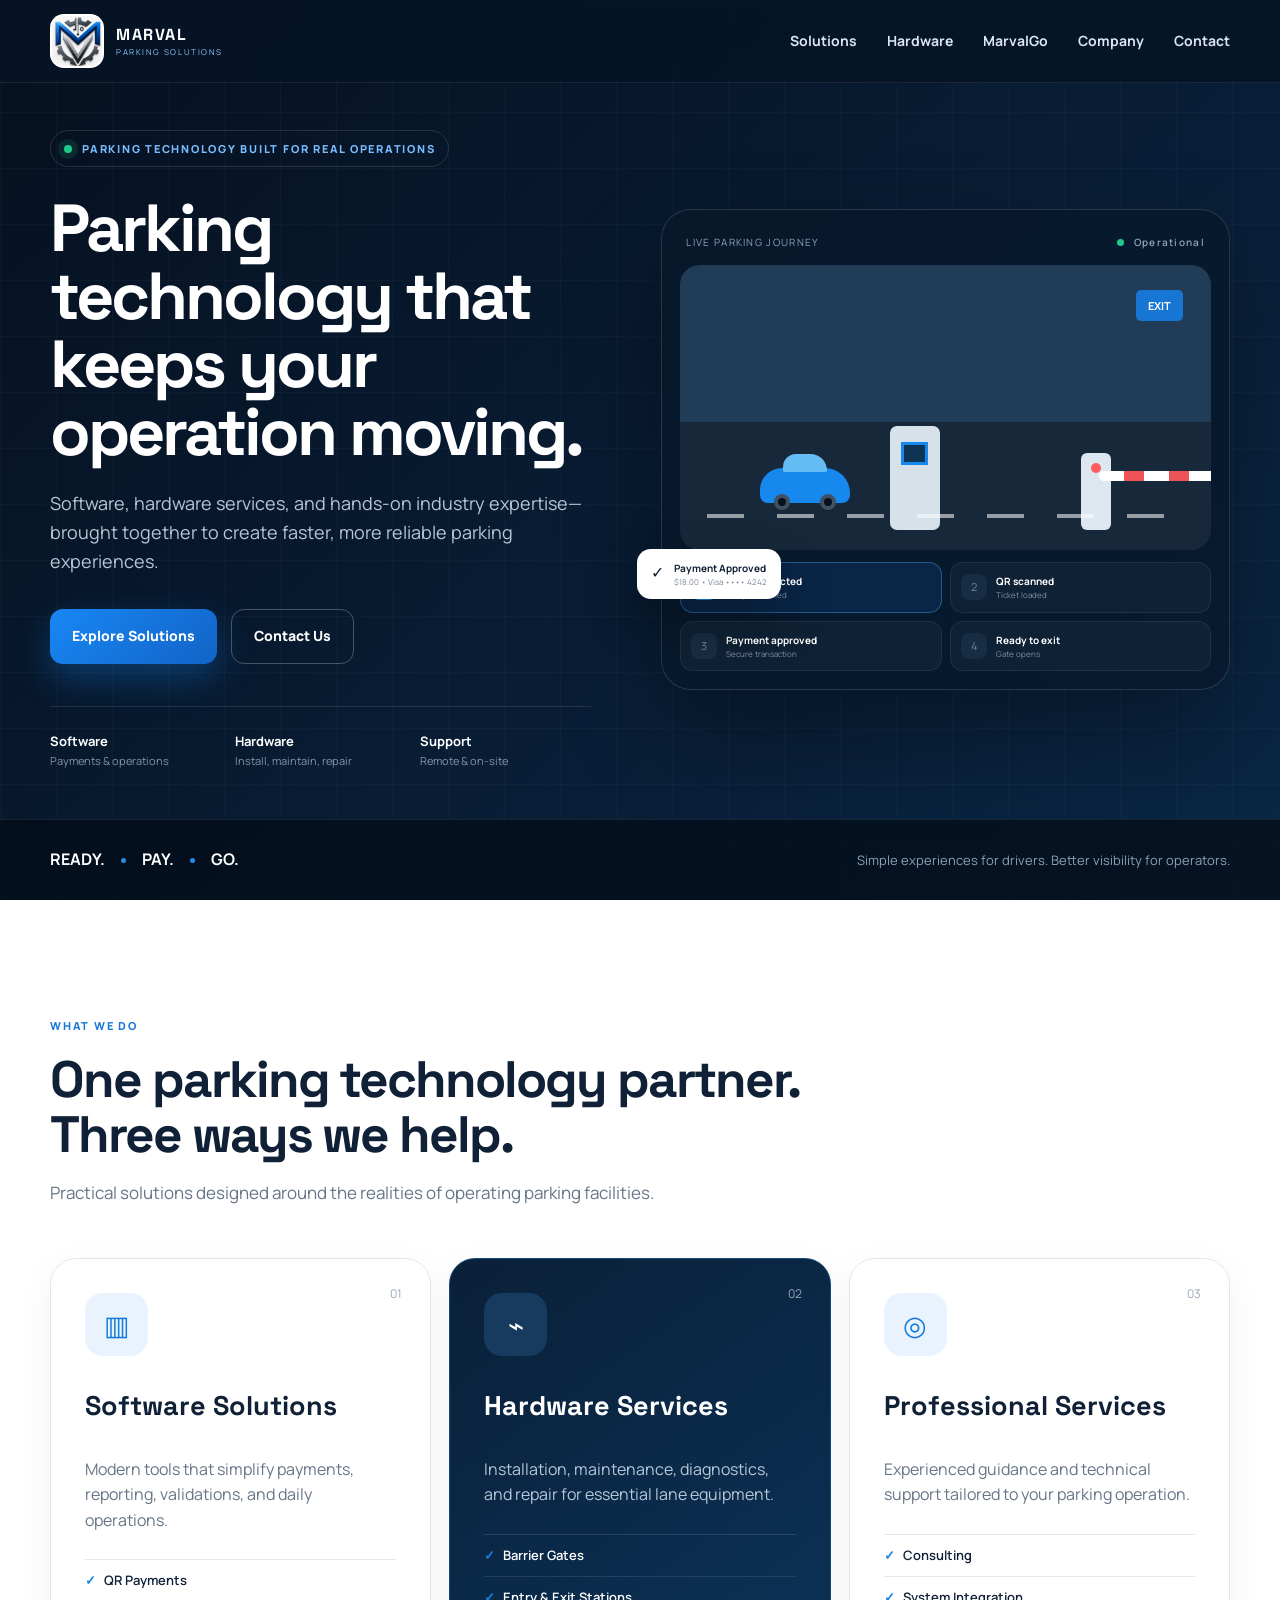
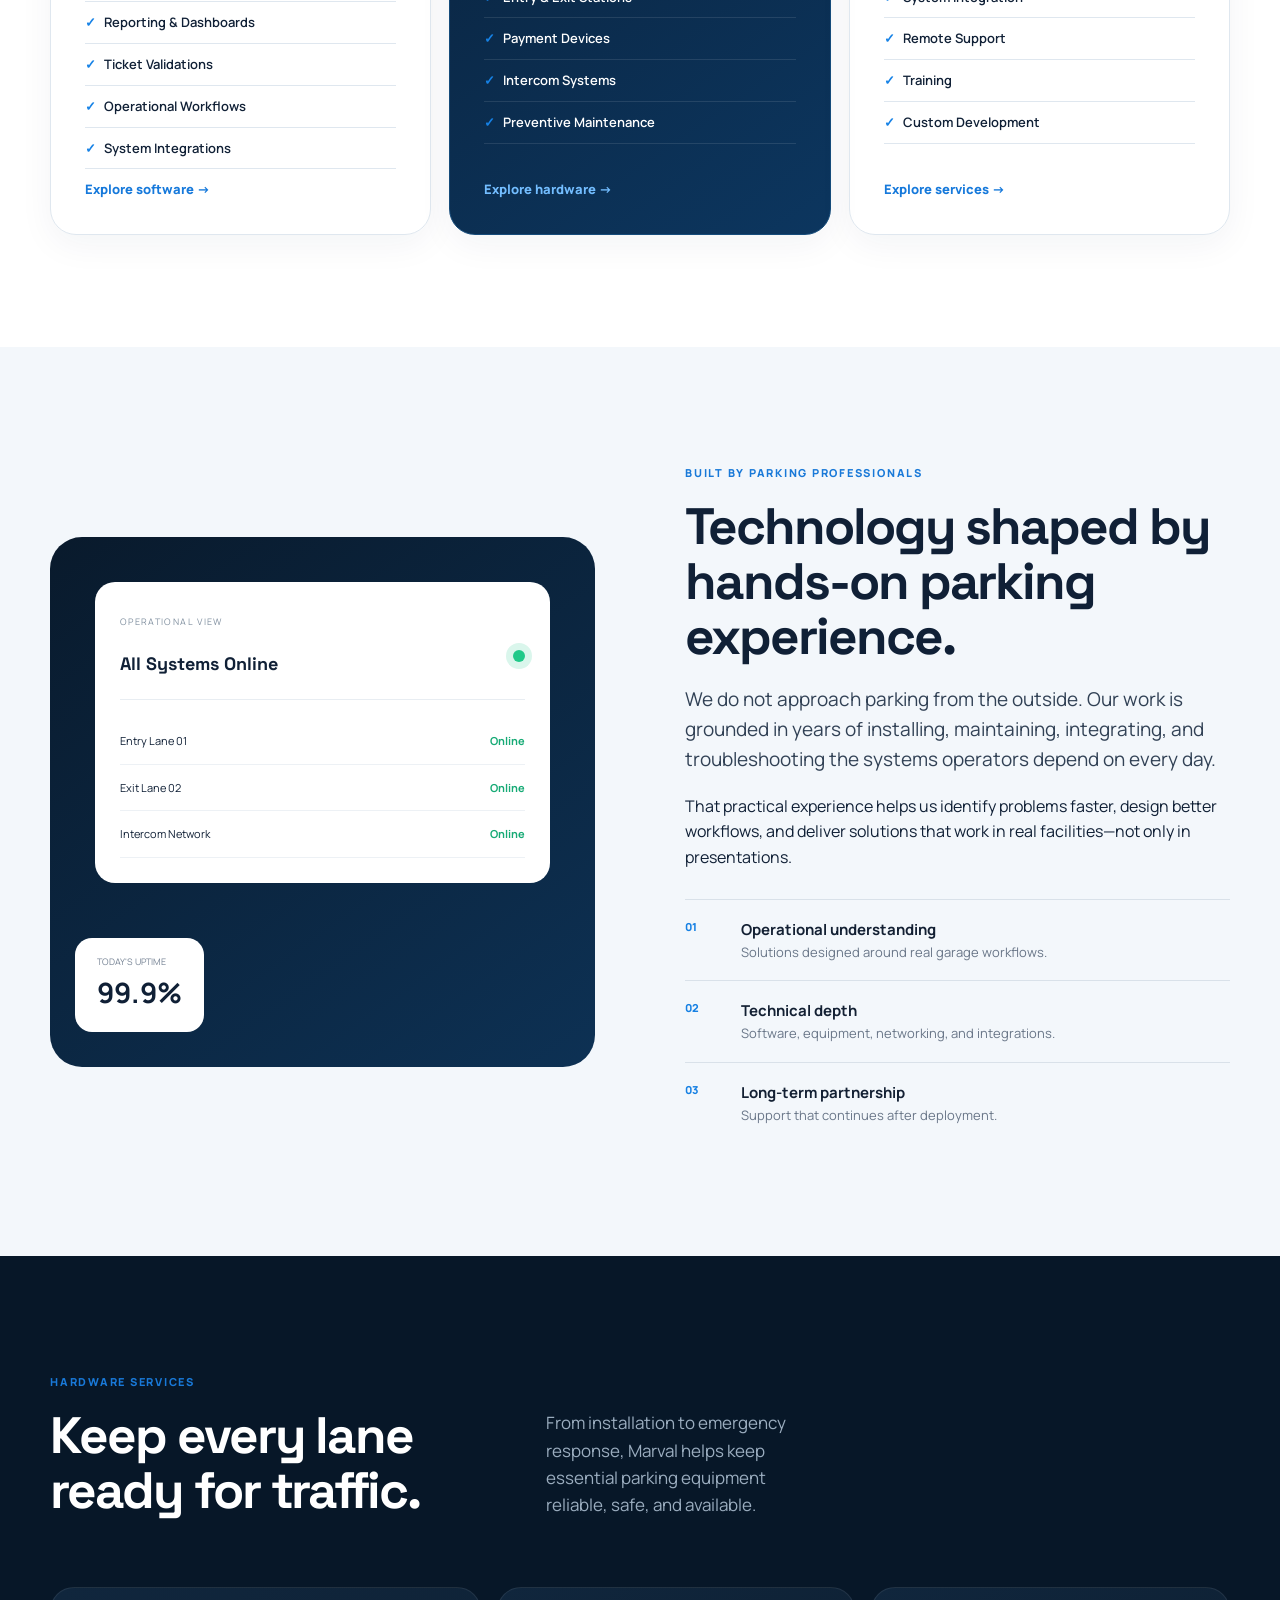
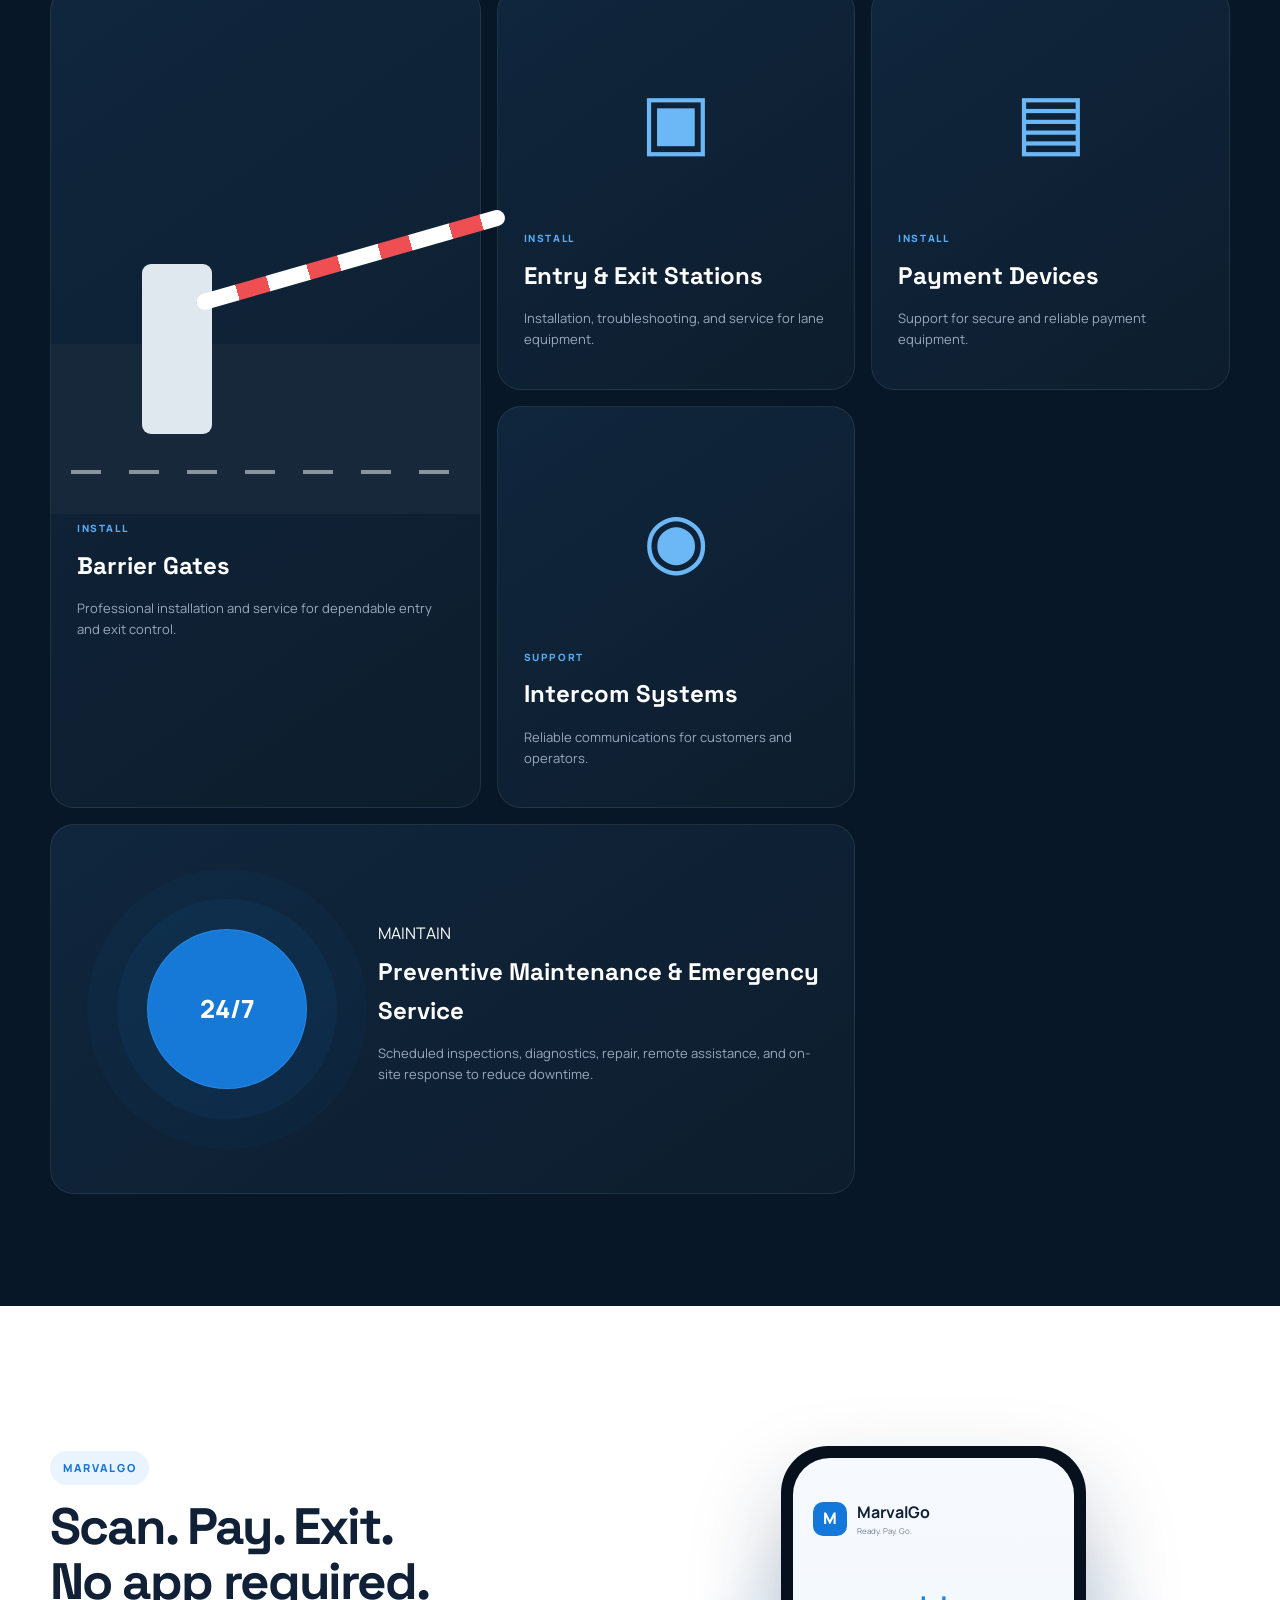
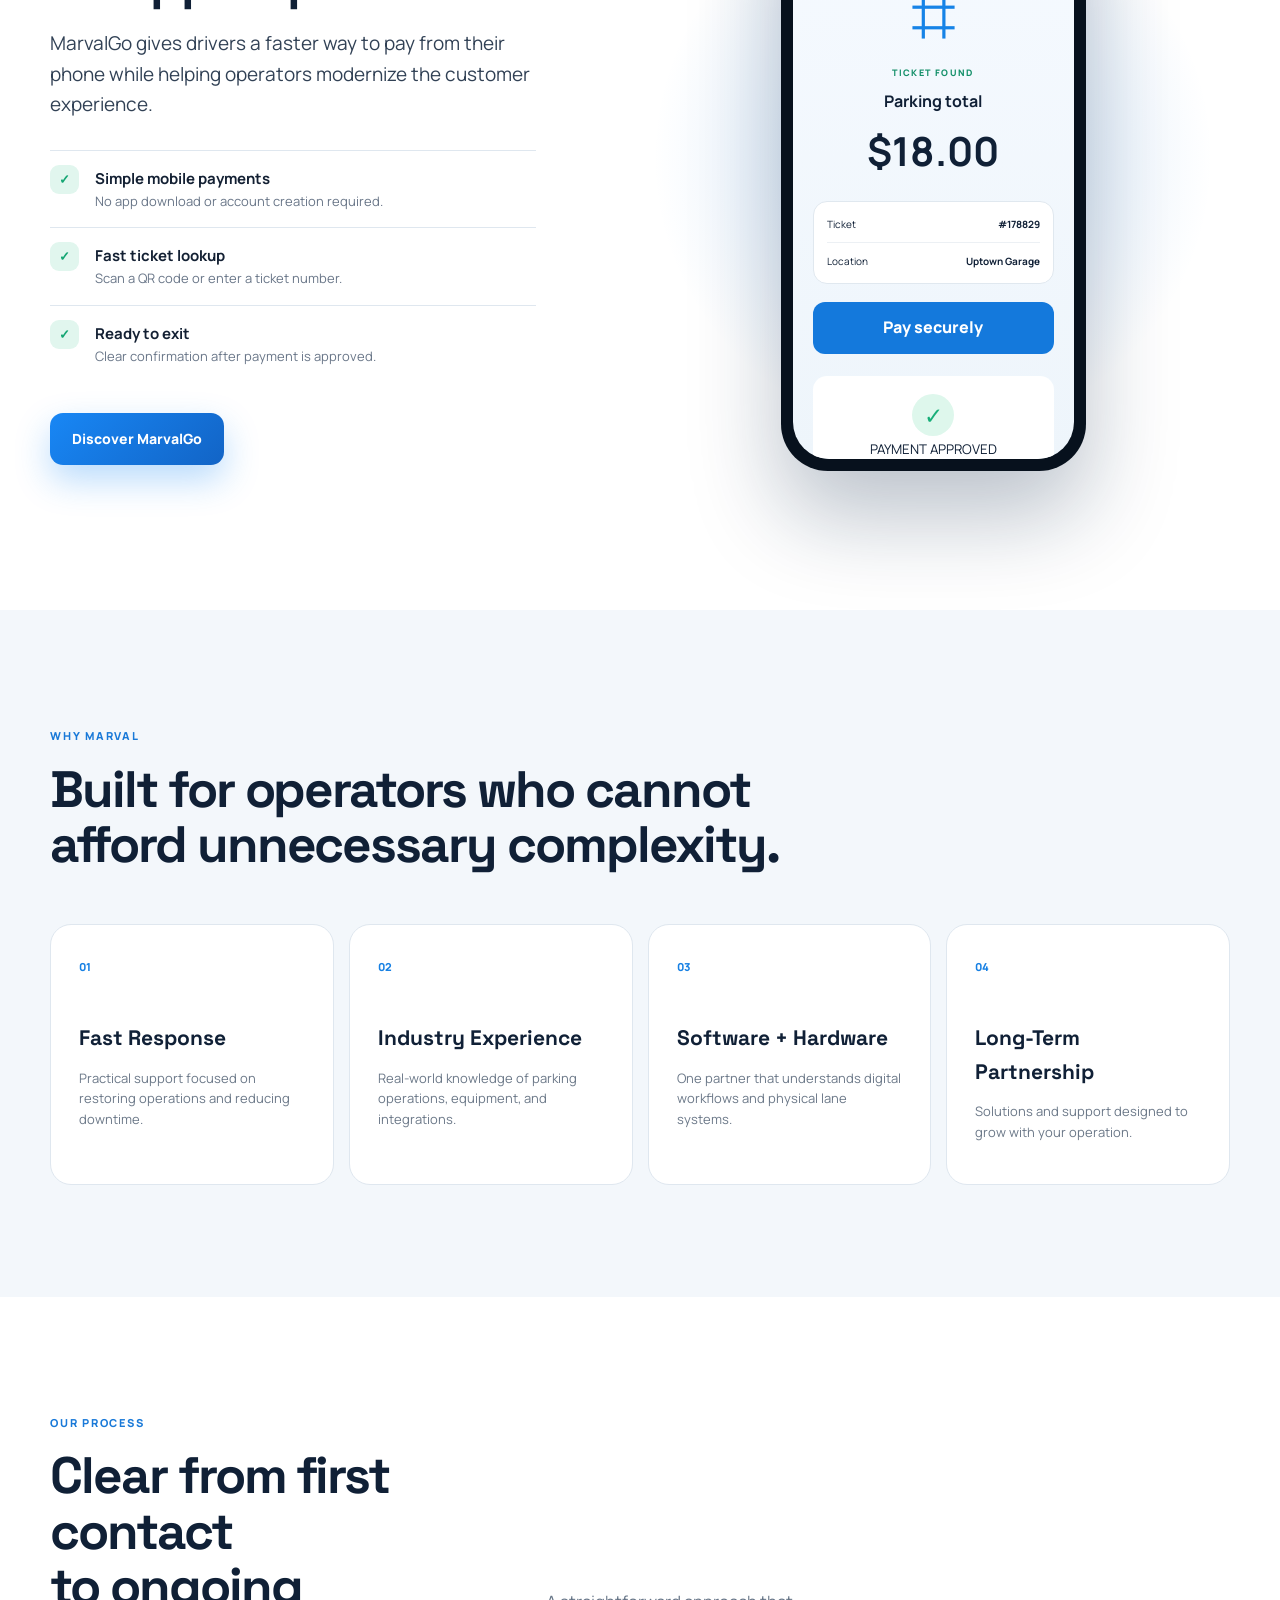
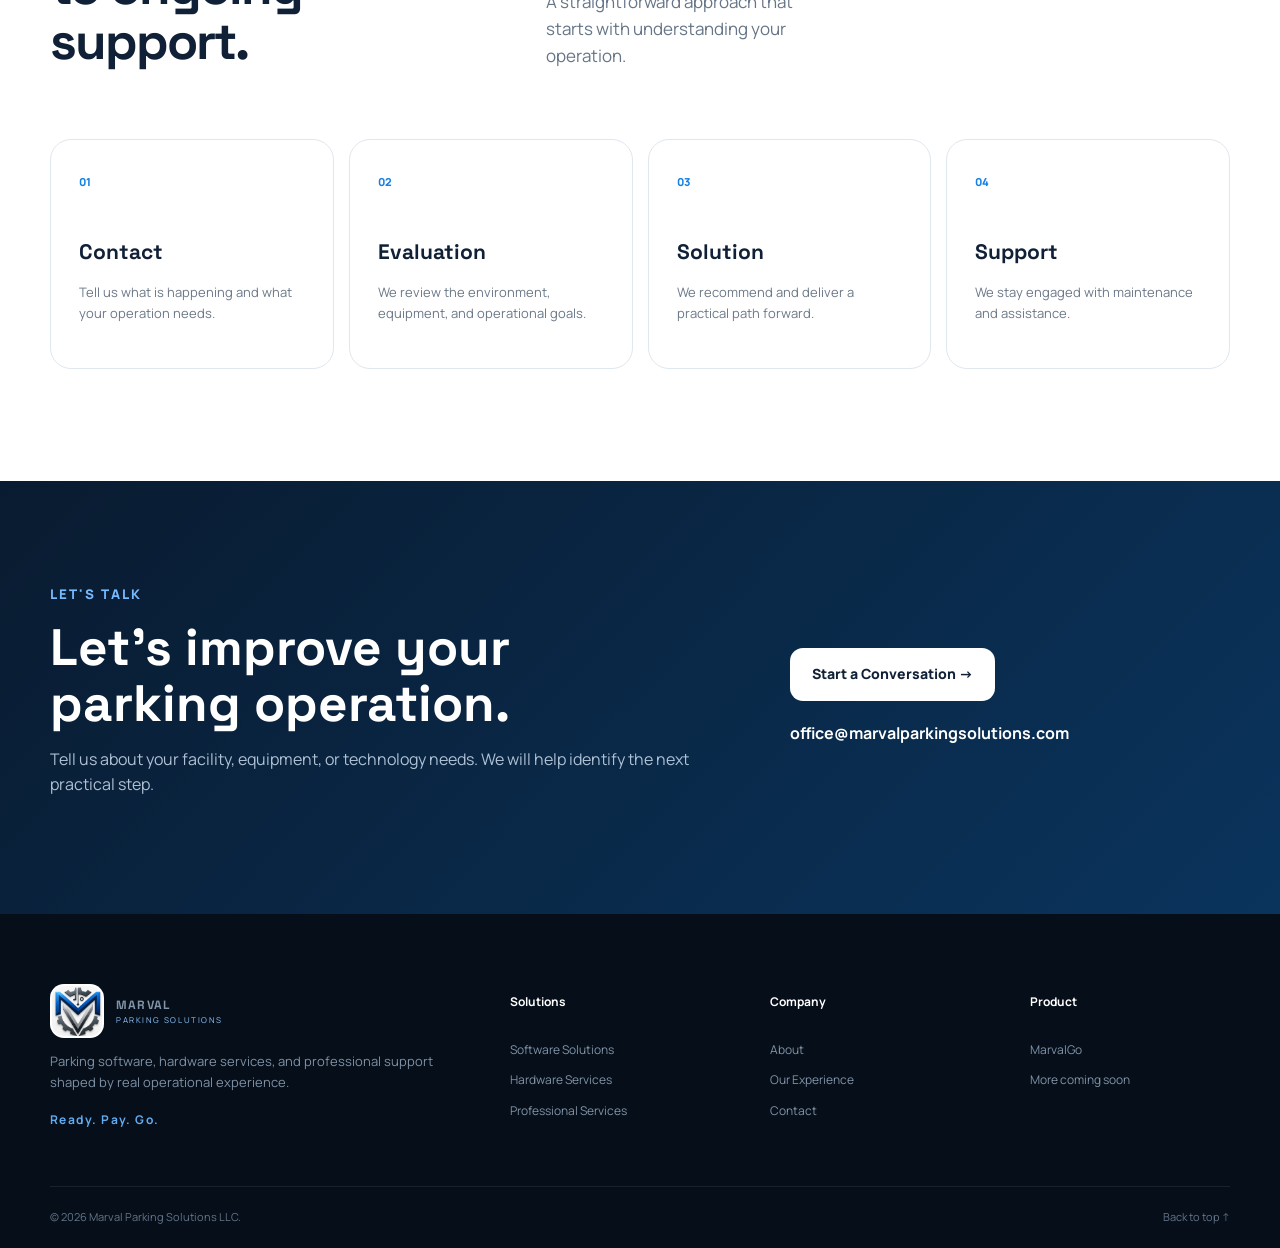
==== commit 89b4ad3c: "Marval Parking Solution V.10.1" ====
--- a/index.html
+++ b/index.html
@@ -1,17 +1,9 @@
-<!doctype html><html lang="en"><head><meta charset="utf-8"><meta name="viewport" content="width=device-width,initial-scale=1"><meta name="theme-color" content="#071426"><meta name="description" content="Marval Parking Solutions provides parking software, hardware services and professional support."><title>Marval Parking Solutions | Software, Hardware & Parking Support</title>
-  <link rel="icon" href="assets/favicon.png" type="image/png" /><link rel="preconnect" href="https://fonts.googleapis.com"><link rel="preconnect" href="https://fonts.gstatic.com" crossorigin><link href="https://fonts.googleapis.com/css2?family=Manrope:wght@400;600;700;800&family=Space+Grotesk:wght@600;700&display=swap" rel="stylesheet"><link rel="stylesheet" href="styles.css"></head><body>
-<header><div class="wrap nav"><a class="brand" href="#top"><span class="brand-logo-tile"><img src="assets/marval-emblem.png" alt=""></span><span><b>MARVAL</b><small>PARKING SOLUTIONS</small></span></a><button class="menu" aria-label="Open menu">☰</button><nav><a href="#solutions">Solutions</a><a href="#hardware">Hardware</a><a href="#marvalgo">MarvalGo</a><a href="#company">Company</a><a href="#contact">Contact</a></nav></div></header>
-<main id="top">
-<section class="hero"><div class="gridbg"></div><div class="wrap hero-grid"><div class="hero-copy reveal"><div class="eyebrow"><i></i> PARKING TECHNOLOGY BUILT FOR REAL OPERATIONS</div><h1>Parking technology that keeps your operation moving.</h1><p>Software, hardware services, and hands-on industry expertise—brought together to create faster, more reliable parking experiences.</p><div class="actions"><a class="btn primary" href="solutions.html">Explore Solutions</a><a class="btn ghost" href="contact.html">Contact Us</a></div><div class="proof"><div><b>Software</b><span>Payments & operations</span></div><div><b>Hardware</b><span>Install, maintain, repair</span></div><div><b>Support</b><span>Remote & on-site</span></div></div></div>
-<div class="scene reveal"><div class="scene-head"><span>LIVE PARKING JOURNEY</span><span><i></i>Operational</span></div><div class="garage"><div class="lane"><div class="car"><i></i><b></b><b></b></div><div class="station"><i></i></div><div class="gate"><i></i><b></b></div><span class="exit">EXIT</span></div></div><div class="steps"><div class="active">1 <span><b>Ticket detected</b><small>Entry confirmed</small></span></div><div>2 <span><b>QR scanned</b><small>Ticket loaded</small></span></div><div>3 <span><b>Payment approved</b><small>Secure transaction</small></span></div><div>4 <span><b>Ready to exit</b><small>Gate opens</small></span></div></div><aside class="approved">✓ <span><b>Payment Approved</b><small>$18.00 • Visa •••• 4242</small></span></aside></div></div><div class="tagbar"><div class="wrap"><b>READY.</b><i></i><b>PAY.</b><i></i><b>GO.</b><span>Simple experiences for drivers. Better visibility for operators.</span></div></div></section>
-<section id="solutions" class="section"><div class="wrap"><div class="heading reveal"><small>WHAT WE DO</small><h2>One parking technology partner.<br>Three ways we help.</h2><p>Practical solutions designed around the realities of operating parking facilities.</p></div><div class="cards">
-<article class="card reveal"><em>01</em><div class="icon">▥</div><h3>Software Solutions</h3><p>Modern tools that simplify payments, reporting, validations, and daily operations.</p><ul><li>QR Payments</li><li>Reporting & Dashboards</li><li>Ticket Validations</li><li>Operational Workflows</li><li>System Integrations</li></ul><a href="marvalgo.html">Discover MarvalGo →</a></article>
-<article class="card dark reveal"><em>02</em><div class="icon">⌁</div><h3>Hardware Services</h3><p>Installation, maintenance, diagnostics, and repair for essential lane equipment.</p><ul><li>Barrier Gates</li><li>Entry & Exit Stations</li><li>Payment Devices</li><li>Intercom Systems</li><li>Preventive Maintenance</li></ul><a href="#hardware">Explore hardware services →</a></article>
-<article class="card reveal"><em>03</em><div class="icon">◎</div><h3>Professional Services</h3><p>Experienced guidance and technical support tailored to your parking operation.</p><ul><li>Consulting</li><li>System Integration</li><li>Remote Support</li><li>Training</li><li>Custom Development</li></ul><a href="contact.html">Talk with our team →</a></article></div></div></section>
-<section id="company" class="section light"><div class="wrap two"><div class="ops reveal"><div class="dash"><small>OPERATIONAL VIEW</small><h4>All Systems Online <i></i></h4><div><span>Entry Lane 01</span><b>Online</b></div><div><span>Exit Lane 02</span><b>Online</b></div><div><span>Intercom Network</span><b>Online</b></div></div><aside><small>TODAY'S UPTIME</small><b class="counter">99.9%</b></aside></div><div class="copy reveal"><small>BUILT BY PARKING PROFESSIONALS</small><h2>Technology shaped by hands-on parking experience.</h2><p class="lead">We do not approach parking from the outside. Our work is grounded in years of installing, maintaining, integrating, and troubleshooting the systems operators depend on every day.</p><p>That experience helps us identify problems faster, design better workflows, and deliver solutions that work in real facilities—not only in presentations.</p><ol><li><b>Operational understanding</b>Solutions designed around real garage workflows.</li><li><b>Technical depth</b>Software, equipment, networking, and integrations.</li><li><b>Long-term partnership</b>Support that continues after deployment.</li></ol></div></div></section>
-<section id="hardware" class="section hardware"><div class="wrap"><div class="split reveal"><div><small>HARDWARE SERVICES</small><h2>Keep every lane<br>ready for traffic.</h2></div><p>From installation to emergency response, Marval helps keep essential parking equipment reliable, safe, and available.</p></div><div class="hwgrid"><article class="hw big reveal"><div class="gateart"><i></i><b></b></div><span>INSTALL</span><h3>Barrier Gates</h3><p>Professional installation and service for dependable entry and exit control.</p></article><article class="hw reveal"><div class="device">▣</div><span>INSTALL</span><h3>Entry & Exit Stations</h3><p>Installation, troubleshooting, and service for lane equipment.</p></article><article class="hw reveal"><div class="device">▤</div><span>INSTALL</span><h3>Payment Devices</h3><p>Support for secure and reliable payment equipment.</p></article><article class="hw reveal"><div class="device">◉</div><span>SUPPORT</span><h3>Intercom Systems</h3><p>Reliable communications for customers and operators.</p></article><article class="hw wide reveal"><div class="rings">24/7</div><div><span>MAINTAIN</span><h3>Preventive Maintenance & Emergency Service</h3><p>Scheduled inspections, diagnostics, repair, remote assistance, and on-site response to reduce downtime.</p></div></article></div></div></section>
-<section id="marvalgo" class="section"><div class="wrap two"><div class="copy reveal"><span class="pill">MARVALGO</span><h2>Scan. Pay. Exit.<br>No app required.</h2><p class="lead">MarvalGo gives drivers a faster way to pay from their phone while helping operators modernize the customer experience.</p><ul class="checks"><li><b>Simple mobile payments</b>No app download or account creation required.</li><li><b>Fast ticket lookup</b>Scan a QR code or enter a ticket number.</li><li><b>Ready to exit</b>Clear confirmation after payment is approved.</li></ul><a class="btn primary" href="contact.html">Ask About MarvalGo</a></div><div class="phonewrap reveal"><div class="phone"><div class="notch"></div><div class="screen"><div class="phbrand"><i>M</i><span><b>MarvalGo</b><small>Ready. Pay. Go.</small></span></div><div class="scan">⌗</div><small>TICKET FOUND</small><h4>Parking total</h4><strong>$18.00</strong><div class="ticket"><span>Ticket <b>#178829</b></span><span>Location <b>Uptown Garage</b></span></div><button>Pay securely</button><div class="success"><i>✓</i><small>PAYMENT APPROVED</small><h3>You're ready to exit</h3><p>Please exit within the allowed grace period.</p></div></div></div></div></div></section>
-<section class="section light"><div class="wrap"><div class="heading reveal"><small>WHY MARVAL</small><h2>Built for operators who cannot afford unnecessary complexity.</h2></div><div class="why"><article class="reveal"><span>01</span><h3>Fast Response</h3><p>Practical support focused on restoring operations and reducing downtime.</p></article><article class="reveal"><span>02</span><h3>Industry Experience</h3><p>Real-world knowledge of parking operations, equipment, and integrations.</p></article><article class="reveal"><span>03</span><h3>Software + Hardware</h3><p>One partner that understands both digital workflows and physical lane systems.</p></article><article class="reveal"><span>04</span><h3>Long-Term Partnership</h3><p>Solutions and support designed to grow with your operation.</p></article></div></div></section>
-<section class="section"><div class="wrap"><div class="split reveal"><div><small>OUR PROCESS</small><h2>Clear from first contact<br>to ongoing support.</h2></div><p>A straightforward approach that starts with understanding your operation.</p></div><div class="process reveal"><article><span>01</span><h3>Contact</h3><p>Tell us what is happening and what your operation needs.</p></article><article><span>02</span><h3>Evaluation</h3><p>We review the environment, equipment, and operational goals.</p></article><article><span>03</span><h3>Solution</h3><p>We recommend and deliver a practical path forward.</p></article><article><span>04</span><h3>Support</h3><p>We stay engaged with maintenance and assistance.</p></article></div></div></section>
-<section id="contact" class="contact"><div class="wrap two"><div class="contactcopy reveal"><small>LET'S TALK</small><h2>Let's improve your parking operation.</h2><p>Tell us about your facility, equipment, or technology needs. We will help identify the next practical step.</p><hr><small>BUSINESS INQUIRIES</small><a href="mailto:office@marvalparkingsolutions.com">office@marvalparkingsolutions.com</a></div><form class="reveal" action="mailto:office@marvalparkingsolutions.com" method="post" enctype="text/plain"><div><label>Full name<input name="Name" required></label><label>Company<input name="Company"></label></div><label>Email address<input type="email" name="Email" required></label><label>How can we help?<select name="Service"><option>Software Solutions</option><option>Hardware Services</option><option>Professional Services</option><option>MarvalGo</option><option>General Inquiry</option></select></label><label>Message<textarea name="Message" rows="5" required></textarea></label><button class="btn primary">Send Message →</button><small>This form opens your default email application.</small></form></div></section>
-</main><footer><div class="wrap foot"><div><a class="brand" href="#top"><span class="brand-logo-tile"><img src="assets/marval-emblem.png" alt=""></span><span><b>MARVAL</b><small>PARKING SOLUTIONS</small></span></a><p>Parking software, hardware services, and professional support built from real operational experience.</p><strong>Ready. Pay. Go.</strong></div><div><h4>Solutions</h4><a href="#solutions">Software Solutions</a><a href="#hardware">Hardware Services</a><a href="#solutions">Professional Services</a></div><div><h4>Company</h4><a href="#company">About</a><a href="#company">Our Experience</a><a href="#contact">Contact</a></div><div><h4>Products</h4><a href="#marvalgo">MarvalGo</a></div></div><div class="wrap bottom">© <span id="year"></span> Marval Parking Solutions LLC. All rights reserved.<a href="#top">Back to top ↑</a></div></footer><script src="script.js"></script></body></html>+<!doctype html><html lang="en"><head><meta charset="utf-8"><meta name="viewport" content="width=device-width,initial-scale=1"><meta name="theme-color" content="#061427"><meta name="description" content="Parking software, hardware services, and professional support built from real parking operations."><title>Marval Parking Solutions | Parking Technology</title><link rel="icon" href="assets/favicon.png"><link rel="preconnect" href="https://fonts.googleapis.com"><link rel="preconnect" href="https://fonts.gstatic.com" crossorigin><link href="https://fonts.googleapis.com/css2?family=Manrope:wght@400;500;600;700;800&family=Space+Grotesk:wght@600;700&display=swap" rel="stylesheet"><link rel="stylesheet" href="styles.css"></head><body id="top"><a class="skip-link" href="#main">Skip to content</a><header class="site-header"><div class="container nav"><a class="brand" href="index.html" aria-label="Marval Parking Solutions home"><img src="assets/marval-emblem.png" alt=""><span><b>MARVAL</b><small>PARKING SOLUTIONS</small></span></a><button class="menu-toggle" aria-label="Open menu" aria-expanded="false"><span></span><span></span><span></span></button><nav class="primary-nav"><a href="solutions.html">Solutions</a><a href="hardware.html">Hardware</a><a href="marvalgo.html">MarvalGo</a><a href="company.html">Company</a><a href="contact.html">Contact</a></nav></div></header><main id="main">
+<section class="hero"><div class="hero-grid-bg"></div><div class="container hero-grid"><div class="hero-copy"><div class="eyebrow"><i></i> PARKING TECHNOLOGY BUILT FOR REAL OPERATIONS</div><h1>Parking technology that keeps your operation moving.</h1><p>Software, hardware services, and hands-on industry expertise—brought together to create faster, more reliable parking experiences.</p><div class="actions"><a class="btn primary" href="solutions.html">Explore Solutions</a><a class="btn secondary" href="contact.html">Contact Us</a></div><div class="proof"><div><b>Software</b><span>Payments & operations</span></div><div><b>Hardware</b><span>Install, maintain, repair</span></div><div><b>Support</b><span>Remote & on-site</span></div></div></div><div class="journey-card"><div class="journey-head"><span>LIVE PARKING JOURNEY</span><b><i></i> Operational</b></div><div class="garage-scene"><div class="car"><span></span><i></i><i></i></div><div class="station"><span></span></div><div class="barrier"><span></span><i></i></div><b class="exit-sign">EXIT</b></div><div class="journey-steps"><article class="active"><span>1</span><div><b>Ticket detected</b><small>Entry confirmed</small></div></article><article><span>2</span><div><b>QR scanned</b><small>Ticket loaded</small></div></article><article><span>3</span><div><b>Payment approved</b><small>Secure transaction</small></div></article><article><span>4</span><div><b>Ready to exit</b><small>Gate opens</small></div></article></div><aside class="payment-badge">✓ <span><b>Payment Approved</b><small>$18.00 • Visa •••• 4242</small></span></aside></div></div><div class="tagbar"><div class="container"><b>READY.</b><i></i><b>PAY.</b><i></i><b>GO.</b><span>Simple experiences for drivers. Better visibility for operators.</span></div></div></section>
+<section class="section"><div class="container"><div class="heading"><small>WHAT WE DO</small><h2>One parking technology partner.<br>Three ways we help.</h2><p>Practical solutions designed around the realities of operating parking facilities.</p></div><div class="service-cards"><article><em>01</em><div class="service-icon">▥</div><h3>Software Solutions</h3><p>Modern tools that simplify payments, reporting, validations, and daily operations.</p><ul><li>QR Payments</li><li>Reporting & Dashboards</li><li>Ticket Validations</li><li>Operational Workflows</li><li>System Integrations</li></ul><a href="solutions.html">Explore software →</a></article><article class="featured"><em>02</em><div class="service-icon">⌁</div><h3>Hardware Services</h3><p>Installation, maintenance, diagnostics, and repair for essential lane equipment.</p><ul><li>Barrier Gates</li><li>Entry & Exit Stations</li><li>Payment Devices</li><li>Intercom Systems</li><li>Preventive Maintenance</li></ul><a href="hardware.html">Explore hardware →</a></article><article><em>03</em><div class="service-icon">◎</div><h3>Professional Services</h3><p>Experienced guidance and technical support tailored to your parking operation.</p><ul><li>Consulting</li><li>System Integration</li><li>Remote Support</li><li>Training</li><li>Custom Development</li></ul><a href="solutions.html#professional">Explore services →</a></article></div></div></section>
+<section class="section light"><div class="container split-grid"><div class="ops-panel"><div class="ops-window"><small>OPERATIONAL VIEW</small><h3>All Systems Online <i></i></h3><div><span>Entry Lane 01</span><b>Online</b></div><div><span>Exit Lane 02</span><b>Online</b></div><div><span>Intercom Network</span><b>Online</b></div></div><aside><small>TODAY'S UPTIME</small><b>99.9%</b></aside></div><div><small class="kicker">BUILT BY PARKING PROFESSIONALS</small><h2>Technology shaped by hands-on parking experience.</h2><p class="lead">We do not approach parking from the outside. Our work is grounded in years of installing, maintaining, integrating, and troubleshooting the systems operators depend on every day.</p><p>That practical experience helps us identify problems faster, design better workflows, and deliver solutions that work in real facilities—not only in presentations.</p><div class="number-list"><div><span>01</span><p><b>Operational understanding</b>Solutions designed around real garage workflows.</p></div><div><span>02</span><p><b>Technical depth</b>Software, equipment, networking, and integrations.</p></div><div><span>03</span><p><b>Long-term partnership</b>Support that continues after deployment.</p></div></div></div></div></section>
+<section class="section dark-section"><div class="container"><div class="heading split-heading"><div><small>HARDWARE SERVICES</small><h2>Keep every lane<br>ready for traffic.</h2></div><p>From installation to emergency response, Marval helps keep essential parking equipment reliable, safe, and available.</p></div><div class="hardware-grid"><article class="gate-card"><div class="gate-illustration"><div class="cabinet"></div><div class="arm"></div><div class="road"></div></div><span>INSTALL</span><h3>Barrier Gates</h3><p>Professional installation and service for dependable entry and exit control.</p></article><article><div class="device-art">▣</div><span>INSTALL</span><h3>Entry & Exit Stations</h3><p>Installation, troubleshooting, and service for lane equipment.</p></article><article><div class="device-art">▤</div><span>INSTALL</span><h3>Payment Devices</h3><p>Support for secure and reliable payment equipment.</p></article><article><div class="device-art">◉</div><span>SUPPORT</span><h3>Intercom Systems</h3><p>Reliable communications for customers and operators.</p></article><article class="wide"><div class="rings">24/7</div><div><span>MAINTAIN</span><h3>Preventive Maintenance & Emergency Service</h3><p>Scheduled inspections, diagnostics, repair, remote assistance, and on-site response to reduce downtime.</p></div></article></div></div></section>
+<section class="section"><div class="container product-grid"><div><span class="pill">MARVALGO</span><h2>Scan. Pay. Exit.<br>No app required.</h2><p class="lead">MarvalGo gives drivers a faster way to pay from their phone while helping operators modernize the customer experience.</p><ul class="check-list"><li><b>Simple mobile payments</b>No app download or account creation required.</li><li><b>Fast ticket lookup</b>Scan a QR code or enter a ticket number.</li><li><b>Ready to exit</b>Clear confirmation after payment is approved.</li></ul><a class="btn primary" href="marvalgo.html">Discover MarvalGo</a></div><div class="phone-stage"><div class="phone"><div class="notch"></div><div class="phone-screen"><div class="phone-brand"><i>M</i><span><b>MarvalGo</b><small>Ready. Pay. Go.</small></span></div><div class="scan-mark">⌗</div><small>TICKET FOUND</small><h4>Parking total</h4><strong>$18.00</strong><div class="ticket-box"><span>Ticket <b>#178829</b></span><span>Location <b>Uptown Garage</b></span></div><button>Pay securely</button><div class="success-card"><i>✓</i><small>PAYMENT APPROVED</small><h3>You're ready to exit</h3></div></div></div></div></div></section>
+<section class="section light"><div class="container"><div class="heading"><small>WHY MARVAL</small><h2>Built for operators who cannot afford unnecessary complexity.</h2></div><div class="why-grid"><article><span>01</span><h3>Fast Response</h3><p>Practical support focused on restoring operations and reducing downtime.</p></article><article><span>02</span><h3>Industry Experience</h3><p>Real-world knowledge of parking operations, equipment, and integrations.</p></article><article><span>03</span><h3>Software + Hardware</h3><p>One partner that understands digital workflows and physical lane systems.</p></article><article><span>04</span><h3>Long-Term Partnership</h3><p>Solutions and support designed to grow with your operation.</p></article></div></div></section>
+<section class="section"><div class="container"><div class="heading split-heading"><div><small>OUR PROCESS</small><h2>Clear from first contact<br>to ongoing support.</h2></div><p>A straightforward approach that starts with understanding your operation.</p></div><div class="process-grid"><article><span>01</span><h3>Contact</h3><p>Tell us what is happening and what your operation needs.</p></article><article><span>02</span><h3>Evaluation</h3><p>We review the environment, equipment, and operational goals.</p></article><article><span>03</span><h3>Solution</h3><p>We recommend and deliver a practical path forward.</p></article><article><span>04</span><h3>Support</h3><p>We stay engaged with maintenance and assistance.</p></article></div></div></section>
+<section class="cta-section"><div class="container cta-grid"><div><small>LET'S TALK</small><h2>Let's improve your parking operation.</h2><p>Tell us about your facility, equipment, or technology needs. We will help identify the next practical step.</p></div><div><a class="btn light-btn" href="contact.html">Start a Conversation →</a><a href="mailto:office@marvalparkingsolutions.com">office@marvalparkingsolutions.com</a></div></div></section></main><footer class="site-footer"><div class="container footer-grid"><div class="footer-brand"><a class="brand" href="index.html"><img src="assets/marval-emblem.png" alt=""><span><b>MARVAL</b><small>PARKING SOLUTIONS</small></span></a><p>Parking software, hardware services, and professional support shaped by real operational experience.</p><strong>Ready. Pay. Go.</strong></div><div><h4>Solutions</h4><a href="solutions.html">Software Solutions</a><a href="hardware.html">Hardware Services</a><a href="solutions.html#professional">Professional Services</a></div><div><h4>Company</h4><a href="company.html">About</a><a href="company.html#experience">Our Experience</a><a href="contact.html">Contact</a></div><div><h4>Product</h4><a href="marvalgo.html">MarvalGo</a><span>More coming soon</span></div></div><div class="container footer-bottom"><span>© <span id="year"></span> Marval Parking Solutions LLC.</span><a href="#top">Back to top ↑</a></div></footer><script src="app.js"></script></body></html>
--- a/styles.css
+++ b/styles.css
@@ -1,58 +1,21 @@
 
-:root{--navy:#071426;--text:#101d2e;--muted:#667386;--line:#dfe6ef;--surface:#f4f7fb;--shadow:0 26px 80px rgba(17,43,76,.12)}
-*{box-sizing:border-box}html{scroll-behavior:smooth}body{margin:0;font-family:Manrope,sans-serif;color:#101d2e;line-height:1.6}a{text-decoration:none;color:inherit}.wrap{width:min(1180px,calc(100% - 40px));margin:auto}header{position:fixed;inset:0 0 auto;z-index:20;background:#071426cc;backdrop-filter:blur(16px);border-bottom:1px solid #ffffff12}.nav{height:80px;display:flex;align-items:center;gap:32px}.brand{display:flex;align-items:center;gap:11px;color:#fff}.logo{display:grid;place-items:center;width:44px;height:44px;border-radius:13px;background:linear-gradient(145deg,#1689f6,#0d559f);font:700 25px Space Grotesk}.brand span:last-child{display:flex;flex-direction:column;line-height:1}.brand b{letter-spacing:.11em}.brand small{font-size:8px;letter-spacing:.2em;color:#93c9fa;margin-top:5px}.nav nav{margin-left:auto;display:flex;gap:27px}.nav nav a{color:#dce8f6;font-size:14px;font-weight:700}.navcta{border:1px solid #ffffff55;color:#fff;padding:10px 18px;border-radius:999px;font-weight:700;font-size:14px}.menu{display:none;margin-left:auto;background:none;border:0;color:#fff;font-size:24px}.hero{min-height:900px;padding-top:80px;background:linear-gradient(135deg,#06101f,#0b2037 60%,#092a4b);color:#fff;position:relative;overflow:hidden}.gridbg{position:absolute;inset:0;background-image:linear-gradient(#ffffff07 1px,transparent 1px),linear-gradient(90deg,#ffffff07 1px,transparent 1px);background-size:55px 55px;mask-image:linear-gradient(#000,transparent)}.hero-grid{min-height:740px;display:grid;grid-template-columns:1fr 1.05fr;gap:60px;align-items:center;position:relative}.eyebrow,section small{font-size:11px;letter-spacing:.16em;font-weight:800;color:#6fb5fa}.eyebrow{display:inline-flex;align-items:center;gap:9px;border:1px solid #ffffff20;border-radius:999px;padding:8px 12px}.eyebrow i{width:8px;height:8px;border-radius:50%;background:#1fc88a;box-shadow:0 0 0 8px #1fc88a22}.hero h1,.heading h2,.copy h2,.split h2,.contact h2{font-family:Space Grotesk;font-size:clamp(40px,5vw,72px);line-height:1.04;letter-spacing:-.045em;margin:24px 0}.hero-copy>p{color:#b4c4d7;font-size:18px}.actions{display:flex;gap:13px;margin:34px 0}.btn{display:inline-flex;justify-content:center;border-radius:13px;padding:14px 22px;font-weight:800;border:0}.primary{background:linear-gradient(135deg,#1787f4,#0e65c3);color:#fff;box-shadow:0 15px 35px #1680e844}.ghost{border:1px solid #ffffff33;color:#fff}.proof{display:grid;grid-template-columns:repeat(3,1fr);border-top:1px solid #ffffff1a;padding-top:23px;gap:12px}.proof div{display:flex;flex-direction:column}.proof span{font-size:11px;color:#8295ab}.scene{background:#081a2cdd;border:1px solid #ffffff1c;border-radius:28px;padding:17px;position:relative;box-shadow:0 40px 90px #0006}.scene-head{display:flex;justify-content:space-between;font-size:9px;letter-spacing:.13em;color:#8da0b3;padding:5px 5px 14px}.scene-head span:last-child{display:flex;gap:7px;align-items:center}.scene-head i{width:7px;height:7px;border-radius:50%;background:#1fc88a}.garage{height:280px;background:linear-gradient(#20384f 0 57%,#17283a 57%);border-radius:19px;overflow:hidden;position:relative}.lane{position:absolute;inset:auto 0 0;height:125px;background:#182635}.lane:after{content:"";position:absolute;left:5%;right:5%;bottom:30px;height:4px;background:repeating-linear-gradient(90deg,#fff 0 36px,transparent 36px 65px);opacity:.55}.car{position:absolute;width:86px;height:34px;border-radius:22px 22px 8px 8px;background:#167fde;bottom:43px;left:-100px;animation:drive 8s infinite}.car i{position:absolute;width:42px;height:19px;background:#71c1fb;left:22px;top:-14px;border-radius:18px 18px 0 0}.car b{position:absolute;width:15px;height:15px;border:4px solid #344657;background:#06111c;border-radius:50%;bottom:-7px}.car b:nth-of-type(1){left:13px}.car b:nth-of-type(2){right:13px}@keyframes drive{0%{left:-100px}20%,50%{left:75px}70%{left:310px}100%{left:580px}}.station{position:absolute;width:48px;height:100px;background:#d6e0e9;left:187px;bottom:20px;border-radius:7px}.station i{position:absolute;width:26px;height:23px;background:#14344b;left:11px;top:17px;border:3px solid #2599f2}.gate{position:absolute;width:28px;height:75px;background:#dce7ef;right:90px;bottom:20px}.gate i{position:absolute;width:11px;height:11px;border-radius:50%;background:#f6575b;left:8px;top:10px;animation:light 8s infinite}.gate b{position:absolute;width:140px;height:10px;background:repeating-linear-gradient(90deg,#fff 0 25px,#ed5155 25px 44px);left:17px;top:19px;transform-origin:left;animation:open 8s infinite}@keyframes open{0%,53%{transform:rotate(0)}63%,83%{transform:rotate(-70deg)}}@keyframes light{0%,53%{background:#f6575b}63%,83%{background:#22cc8a}}.exit{position:absolute;right:20px;top:-70px;background:#176ec5;border-radius:5px;padding:6px 11px;font-size:10px;font-weight:800}.steps{display:grid;grid-template-columns:1fr 1fr;gap:8px;margin-top:11px}.steps>div{display:flex;gap:9px;align-items:center;background:#ffffff08;border:1px solid #ffffff0d;border-radius:12px;padding:10px;color:#667e95;font-size:11px}.steps span b,.steps span small{display:block}.steps small{font-size:8px;letter-spacing:0;color:#6f8499}.steps .active{background:#1379db22;border-color:#409af866;color:#fff}.approved{position:absolute;left:-23px;bottom:91px;background:#fff;color:#112238;border-radius:13px;padding:10px 13px;display:flex;gap:9px;box-shadow:0 18px 40px #0006;font-style:normal}.approved>span b,.approved>span small{display:block}.approved>span b{font-size:10px}.approved>span small{font-size:8px;color:#798799}.tagbar{position:absolute;bottom:0;inset-inline:0;background:#020b14aa;border-top:1px solid #ffffff12}.tagbar .wrap{height:80px;display:flex;align-items:center;gap:15px}.tagbar i{width:5px;height:5px;background:#2188e9;border-radius:50%}.tagbar span{margin-left:auto;color:#8799ad;font-size:13px}.section{padding:110px 0}.heading{text-align:center;max-width:780px;margin:0 auto 55px}.heading h2,.copy h2,.split h2,.contact h2{font-size:clamp(36px,4vw,58px)}.heading p,.split p,.copy>p{color:#687587}.cards{display:grid;grid-template-columns:repeat(3,1fr);gap:18px}.card{border:1px solid #dfe6ee;border-radius:25px;padding:33px;min-height:540px;display:flex;flex-direction:column;position:relative;box-shadow:0 12px 35px #1634540a}.card em{position:absolute;right:26px;top:23px;font-style:normal;font-size:12px;color:#98a7b7}.card .icon{width:62px;height:62px;border-radius:18px;background:#e8f4ff;color:#1479d8;display:grid;place-items:center;font-size:30px}.card h3{font:700 26px Space Grotesk;margin:25px 0 12px}.card p{color:#6b7888}.card ul{list-style:none;padding:0;border-top:1px solid #e2e8ee}.card li{padding:10px 0;border-bottom:1px solid #e2e8ee;font-size:14px;font-weight:700}.card li:before{content:"✓";color:#147bdc;margin-right:9px}.card>a{margin-top:auto;color:#1475d2;font-weight:800;font-size:13px}.card.dark{background:linear-gradient(150deg,#0a2038,#0c355f);color:#fff;border-color:#174d7b}.card.dark p{color:#b3c7da}.card.dark ul,.card.dark li{border-color:#ffffff18}.card.dark a{color:#71bcff}.light{background:#f3f7fb}.two{display:grid;grid-template-columns:1fr 1fr;gap:85px;align-items:center}.ops{min-height:530px;border-radius:32px;background:linear-gradient(145deg,#091a2d,#103456);position:relative;overflow:hidden}.dash{position:absolute;left:42px;right:42px;top:67px;background:#fff;border-radius:18px;padding:23px;box-shadow:0 25px 55px #0005}.dash h4{display:flex;justify-content:space-between;border-bottom:1px solid #e5eaf0;padding-bottom:18px}.dash h4 i{width:12px;height:12px;background:#1dc78a;border-radius:50%;box-shadow:0 0 0 7px #1dc78a22}.dash div{display:flex;justify-content:space-between;border-bottom:1px solid #edf1f4;padding:13px 0;font-size:11px}.dash div b{color:#14a774}.ops aside{position:absolute;left:25px;bottom:40px;background:#fff;border-radius:16px;padding:17px 20px;box-shadow:0 20px 40px #0004}.ops aside small,.ops aside b{display:block}.ops aside b{font:700 27px Space Grotesk}.copy .lead{font-size:19px;color:#2d3d50}.copy ol{list-style:none;padding:0}.copy ol li{padding:15px 0;border-top:1px solid #dce3ea;font-size:13px;color:#6b7888}.copy ol b{display:block;color:#132135;font-size:15px}.hardware{background:#071728;color:#fff}.split{display:grid;grid-template-columns:1.2fr .8fr;gap:70px;align-items:end;margin-bottom:50px}.hardware .split p{color:#9bafc3}.hwgrid{display:grid;grid-template-columns:1.2fr 1fr 1fr;gap:16px}.hw{min-height:360px;background:linear-gradient(145deg,#10263d,#0c1d2d);border:1px solid #ffffff14;border-radius:24px;padding:26px;display:flex;flex-direction:column}.hw.big{grid-row:span 2;min-height:736px}.hw.wide{grid-column:span 2;display:grid;grid-template-columns:1fr 1.2fr;align-items:center}.hw>span,.hw.wide span{font-size:10px;letter-spacing:.15em;color:#55aaf6;font-weight:800}.hw h3{font:700 23px Space Grotesk;margin:8px 0}.hw p{font-size:13px;color:#99aabd}.device{height:190px;display:grid;place-items:center;font-size:90px;color:#9fc9ef;background:radial-gradient(circle,#167ed044,transparent 65%);margin:-5px}.gateart{height:500px;position:relative;background:linear-gradient(#12253a 65%,#1b2d3e 65%);margin:-26px -26px 24px}.gateart i{position:absolute;width:70px;height:170px;background:#dfe7ee;left:65px;bottom:70px;border-radius:8px}.gateart b{position:absolute;width:330px;height:16px;background:repeating-linear-gradient(90deg,#fff 0 42px,#ee5054 42px 73px);left:122px;bottom:202px;border-radius:8px;transform-origin:left;animation:hwgate 5s infinite}@keyframes hwgate{50%{transform:rotate(-35deg)}}.rings{width:160px;height:160px;border-radius:50%;border:1px solid #4fafff55;display:grid;place-items:center;margin:auto;font:700 25px Space Grotesk;box-shadow:inset 0 0 0 25px #167ddd16,inset 0 0 0 50px #167ddd12}.pill{display:inline-block;background:#e8f4ff;color:#1674d2;border-radius:999px;padding:8px 13px;font-size:10px;letter-spacing:.15em;font-weight:800}.checks{list-style:none;padding:0}.checks li{padding:10px 0 10px 43px;position:relative;color:#6c7887;font-size:13px}.checks li:before{content:"✓";position:absolute;left:0;width:30px;height:30px;border-radius:10px;background:#def6ec;color:#12a66f;display:grid;place-items:center;font-weight:900}.checks b{display:block;color:#142235;font-size:15px}.phonewrap{min-height:650px;display:grid;place-items:center;background:radial-gradient(circle,#1483ef33,transparent 62%)}.phone{width:300px;height:610px;background:#06111d;border-radius:46px;padding:12px;box-shadow:0 40px 80px #0c315044;position:relative}.notch{position:absolute;z-index:2;top:18px;left:50%;transform:translateX(-50%);width:100px;height:24px;background:#06111d;border-radius:20px}.screen{height:100%;border-radius:36px;background:#f3f8fc;padding:42px 20px 20px;text-align:center;position:relative;overflow:hidden}.phbrand{display:flex;gap:10px;text-align:left}.phbrand i{width:33px;height:33px;border-radius:10px;background:#1479d9;color:#fff;display:grid;place-items:center;font-style:normal;font-weight:800}.phbrand span b,.phbrand span small{display:block}.phbrand small{font-size:8px}.scan{font-size:70px;color:#1681e3;margin:30px 0 0}.screen>small{color:#15916a}.screen h4{margin:4px}.screen>strong{font:700 39px Space Grotesk}.ticket{margin:18px 0;background:#fff;border:1px solid #dfe7ee;border-radius:13px;padding:5px 12px}.ticket span{display:flex;justify-content:space-between;padding:9px 0;border-bottom:1px solid #edf1f4;font-size:10px}.ticket span:last-child{border:0}.screen button{width:100%;border:0;border-radius:12px;background:#1479d9;color:#fff;padding:13px;font-weight:800}.success{position:absolute;inset:85px 15px 15px;background:#f3f8fc;padding-top:80px;opacity:0;animation:success 9s infinite}.success i{display:grid;place-items:center;width:80px;height:80px;margin:auto;border-radius:50%;background:#ddf6ec;color:#18ad78;font-size:40px;font-style:normal}.success h3{font:700 21px Space Grotesk}.success p{font-size:10px;color:#748294}@keyframes success{0%,45%{opacity:0;transform:translateY(20px)}55%,90%{opacity:1;transform:none}}.why{display:grid;grid-template-columns:repeat(4,1fr);gap:15px}.why article{background:#fff;border:1px solid #e0e7ee;border-radius:20px;padding:27px;min-height:235px}.why article span{color:#147bdc;font-size:11px;font-weight:800}.why h3{font:700 20px Space Grotesk;margin-top:45px}.why p{font-size:13px;color:#6c7888}.process{display:grid;grid-template-columns:repeat(4,1fr);gap:35px}.process article{border-top:2px solid #dfe6ed;padding-top:20px}.process span{display:grid;place-items:center;width:38px;height:38px;border-radius:12px;background:#e8f3fe;color:#1478d8;font-size:11px;font-weight:800}.process h3{font:700 20px Space Grotesk}.process p{font-size:13px;color:#6c7888}.contact{padding:105px 0;background:linear-gradient(135deg,#091b30,#0b3762);color:#fff}.contactcopy p{color:#afc1d5;font-size:17px}.contactcopy hr{border:0;border-top:1px solid #ffffff1f;margin:45px 0 23px}.contactcopy>a{display:block;margin-top:7px;font-weight:700}.contact form{background:#fff;color:#172438;border-radius:26px;padding:29px}.contact form>div{display:grid;grid-template-columns:1fr 1fr;gap:14px}.contact label{display:block;font-size:11px;font-weight:800;margin-bottom:14px;color:#495769}.contact input,.contact select,.contact textarea{display:block;width:100%;margin-top:7px;border:1px solid #dce4ec;border-radius:11px;background:#f8fafc;padding:12px;outline:none}.contact form .btn{width:100%}.contact form>small{display:block;text-align:center;color:#8a96a5;margin-top:9px;font-size:9px}footer{background:#050e18;color:#fff;padding:65px 0 20px}.foot{display:grid;grid-template-columns:2fr 1fr 1fr 1fr;gap:55px}.foot>div{display:flex;flex-direction:column;gap:10px}.foot>div:first-child p{color:#8193a7;font-size:13px;max-width:380px}.foot>div:first-child>strong{color:#5facef;letter-spacing:.12em;font-size:12px}.foot h4{font-size:12px}.foot>div:not(:first-child) a{font-size:12px;color:#8193a7}.bottom{border-top:1px solid #ffffff12;margin-top:50px;padding-top:20px;color:#64768a;font-size:11px;display:flex;justify-content:space-between}.reveal{opacity:0;transform:translateY(25px);transition:.8s}.reveal.visible{opacity:1;transform:none}
-@media(max-width:900px){.nav nav{position:fixed;left:20px;right:20px;top:88px;background:#0b2037;border-radius:17px;padding:18px;display:none;flex-direction:column}.nav nav.open{display:flex}.menu{display:block}.navcta{display:none}.hero{min-height:1250px}.hero-grid,.two{grid-template-columns:1fr}.hero-grid{padding:80px 0 130px}.cards{grid-template-columns:1fr}.card{min-height:auto}.hwgrid{grid-template-columns:1fr 1fr}.hw.big{grid-column:span 2;grid-row:auto}.hw.wide{grid-column:span 2}.why{grid-template-columns:1fr 1fr}.foot{grid-template-columns:2fr 1fr 1fr}.foot>div:last-child{grid-column:2}.split{grid-template-columns:1fr;gap:15px}}
-@media(max-width:600px){.wrap{width:calc(100% - 28px)}.nav{height:70px}.hero{padding-top:70px;min-height:1220px}.hero h1{font-size:43px}.hero-copy{text-align:center}.actions{flex-direction:column}.proof{grid-template-columns:1fr;text-align:left}.scene{padding:10px}.garage{height:245px}.station{left:145px}.gate{right:62px}.gate b{width:105px}@keyframes drive{0%{left:-100px}20%,50%{left:48px}70%{left:205px}100%{left:420px}}.approved{left:8px;bottom:83px}.tagbar span{display:none}.section{padding:80px 0}.heading h2,.copy h2,.split h2,.contact h2{font-size:37px}.two{gap:45px}.ops{min-height:450px}.dash{left:16px;right:16px;top:45px}.hwgrid{grid-template-columns:1fr}.hw.big,.hw.wide{grid-column:auto}.hw.wide{display:block}.gateart b{width:230px}.why{grid-template-columns:1fr}.process{grid-template-columns:1fr}.contact form>div{grid-template-columns:1fr}.foot{grid-template-columns:1fr 1fr}.foot>div:first-child{grid-column:span 2}.foot>div:last-child{grid-column:auto}.bottom{flex-direction:column;gap:8px}}
-@media(prefers-reduced-motion:reduce){*{scroll-behavior:auto!important;animation:none!important;transition:none!important}.reveal{opacity:1;transform:none}}
+:root{--navy:#061427;--navy2:#0a2038;--blue:#1683ed;--blue2:#53b3ff;--cyan:#55d4ff;--text:#102036;--muted:#667587;--line:#dfe7ef;--surface:#f3f7fb;--white:#fff;--success:#20c989;--shadow:0 28px 80px rgba(10,39,70,.13)}
+*{box-sizing:border-box}html{scroll-behavior:smooth}body{margin:0;font-family:Manrope,Arial,sans-serif;color:var(--text);line-height:1.6;overflow-x:hidden}a{text-decoration:none;color:inherit}img{display:block;max-width:100%}button,input,textarea,select{font:inherit}.container{width:min(1180px,calc(100% - 40px));margin:auto}.skip-link{position:fixed;top:-100px;left:16px;background:#fff;padding:10px 15px;z-index:999}.skip-link:focus{top:16px}
+.site-header{position:fixed;inset:0 0 auto;z-index:100;background:rgba(6,20,39,.92);border-bottom:1px solid rgba(255,255,255,.08);backdrop-filter:blur(18px)}.nav{height:82px;display:flex;align-items:center;gap:32px}.brand{display:flex;align-items:center;gap:12px;color:#fff}.brand img{width:54px;height:54px;object-fit:cover;border-radius:14px;background:#fff;padding:2px}.brand span{display:flex;flex-direction:column;line-height:1}.brand b{font-family:'Space Grotesk';letter-spacing:.1em}.brand small{font-size:8px;letter-spacing:.2em;color:#8fc8ff;margin-top:5px}.primary-nav{display:flex;gap:30px;margin-left:auto}.primary-nav a{color:#dbe7f4;font-size:14px;font-weight:700}.primary-nav a:hover{color:#fff}.menu-toggle{display:none;margin-left:auto;background:none;border:0;padding:8px}.menu-toggle span{display:block;width:24px;height:2px;background:#fff;margin:5px}
+.hero{min-height:900px;background:linear-gradient(135deg,#06101f,#0a2745);color:#fff;padding-top:82px;position:relative;overflow:hidden}.hero-grid-bg{position:absolute;inset:0;background-image:linear-gradient(rgba(255,255,255,.025) 1px,transparent 1px),linear-gradient(90deg,rgba(255,255,255,.025) 1px,transparent 1px);background-size:56px 56px}.hero-grid{min-height:735px;display:grid;grid-template-columns:1fr 1.05fr;gap:70px;align-items:center;position:relative}.eyebrow{display:inline-flex;gap:10px;align-items:center;border:1px solid rgba(255,255,255,.13);border-radius:999px;padding:9px 13px;font-size:11px;letter-spacing:.16em;color:#78bdff;font-weight:800}.eyebrow i{width:8px;height:8px;border-radius:50%;background:var(--success);box-shadow:0 0 0 6px rgba(32,201,137,.12)}h1,h2,h3{font-family:'Space Grotesk',sans-serif}.hero h1{font-size:clamp(48px,5.2vw,76px);line-height:1.02;letter-spacing:-.045em;margin:28px 0 22px}.hero-copy>p{font-size:18px;color:#b7c6d8;max-width:650px}.actions{display:flex;gap:14px;margin:34px 0 42px}.btn{display:inline-flex;align-items:center;justify-content:center;border-radius:13px;padding:15px 22px;font-weight:800;font-size:14px;border:0;cursor:pointer}.primary{background:linear-gradient(135deg,#1887f5,#1264c6);color:#fff;box-shadow:0 15px 35px rgba(24,135,245,.3)}.secondary{border:1px solid rgba(255,255,255,.25);color:#fff}.proof{display:grid;grid-template-columns:repeat(3,1fr);gap:14px;border-top:1px solid rgba(255,255,255,.1);padding-top:24px}.proof b,.proof span{display:block}.proof b{font-size:13px}.proof span{font-size:11px;color:#8395aa}
+.journey-card{position:relative;border:1px solid rgba(255,255,255,.13);background:rgba(8,24,43,.8);border-radius:30px;padding:18px;box-shadow:0 45px 100px rgba(0,0,0,.3)}.journey-head{display:flex;justify-content:space-between;color:#91a4b8;font-size:10px;letter-spacing:.13em;padding:6px 6px 15px}.journey-head b{font-weight:600}.journey-head i{display:inline-block;width:7px;height:7px;background:var(--success);border-radius:50%;margin-right:6px}.garage-scene{height:285px;border-radius:20px;background:linear-gradient(#213c57 0 55%,#17283a 55%);position:relative;overflow:hidden}.garage-scene:after{content:'';position:absolute;left:5%;right:5%;bottom:32px;height:4px;background:repeating-linear-gradient(90deg,#fff 0 37px,transparent 37px 70px);opacity:.55}.car{position:absolute;width:90px;height:35px;background:#1688ee;border-radius:22px 25px 8px 8px;bottom:47px;left:80px;animation:drive 8s ease-in-out infinite}.car span{position:absolute;width:44px;height:18px;background:#65bdf5;left:23px;top:-14px;border-radius:18px 23px 2px 2px}.car i{position:absolute;width:16px;height:16px;border-radius:50%;background:#07111c;border:4px solid #405163;bottom:-7px}.car i:nth-of-type(1){left:14px}.car i:nth-of-type(2){right:14px}@keyframes drive{0%,15%{left:-120px}30%,55%{left:95px}75%,100%{left:520px}}.station{position:absolute;width:50px;height:104px;background:#d6e1ea;left:210px;bottom:20px;border-radius:7px}.station span{position:absolute;width:27px;height:23px;background:#0e3453;border:3px solid #1687ed;left:11px;top:16px}.barrier{position:absolute;width:30px;height:77px;background:#dce7ef;right:100px;bottom:20px;border-radius:6px}.barrier span{position:absolute;width:145px;height:10px;background:repeating-linear-gradient(90deg,#fff 0 25px,#ee5357 25px 45px);left:18px;top:18px;border-radius:5px;transform-origin:left;animation:gate 8s infinite}.barrier i{position:absolute;width:10px;height:10px;background:#ff5c61;border-radius:50%;left:10px;top:10px}@keyframes gate{0%,55%{transform:rotate(0)}65%,85%{transform:rotate(-70deg)}95%,100%{transform:rotate(0)}}.exit-sign{position:absolute;right:28px;top:25px;background:#1775d4;padding:7px 12px;border-radius:5px;font-size:11px}.journey-steps{display:grid;grid-template-columns:1fr 1fr;gap:8px;margin-top:12px}.journey-steps article{display:flex;gap:9px;align-items:center;border:1px solid rgba(255,255,255,.07);background:rgba(255,255,255,.035);padding:10px;border-radius:13px}.journey-steps article>span{width:26px;height:26px;border-radius:8px;background:#172d43;color:#71859a;display:grid;place-items:center;font-size:11px}.journey-steps b,.journey-steps small{display:block}.journey-steps b{font-size:10px}.journey-steps small{font-size:8px;color:#7e91a6}.journey-steps .active{border-color:rgba(84,171,255,.38);background:rgba(22,122,224,.14)}.journey-steps .active>span{background:#1784f2;color:#fff}.payment-badge{position:absolute;left:-25px;bottom:90px;background:#fff;color:#102036;border-radius:14px;padding:11px 14px;display:flex;gap:10px;box-shadow:0 22px 50px rgba(0,0,0,.28);font-style:normal}.payment-badge>span b,.payment-badge>span small{display:block}.payment-badge b{font-size:10px}.payment-badge small{font-size:8px;color:#788596}.tagbar{position:absolute;bottom:0;left:0;right:0;background:rgba(3,12,23,.72);border-top:1px solid rgba(255,255,255,.08)}.tagbar .container{height:80px;display:flex;align-items:center;gap:16px}.tagbar i{width:5px;height:5px;border-radius:50%;background:#258ce9}.tagbar span{margin-left:auto;color:#8ba0b6;font-size:13px}
+.section{padding:112px 0}.light{background:var(--surface)}.dark-section{background:#071728;color:#fff}.heading{max-width:780px;margin-bottom:52px}.heading small,.kicker,.page-hero small{font-size:11px;letter-spacing:.16em;color:#1979d8;font-weight:800}.heading h2,.split-grid h2,.product-grid h2,.company-grid h2,.contact-grid h2{font-size:clamp(38px,4vw,58px);line-height:1.08;letter-spacing:-.04em;margin:14px 0 17px}.heading p,.split-heading>p{color:var(--muted);font-size:17px}.service-cards{display:grid;grid-template-columns:repeat(3,1fr);gap:18px}.service-cards article{border:1px solid var(--line);border-radius:26px;padding:34px;min-height:545px;display:flex;flex-direction:column;position:relative;box-shadow:0 10px 35px rgba(18,48,80,.05)}.service-cards article.featured{background:linear-gradient(145deg,#0a2038,#0c365f);color:#fff;border-color:#164c7b}.service-cards em{position:absolute;right:28px;top:25px;font-style:normal;color:#9ba8b7;font-size:12px}.service-icon{width:63px;height:63px;border-radius:18px;background:#e8f3fd;display:grid;place-items:center;font-size:27px;color:#167ad9;margin-bottom:28px}.featured .service-icon{background:#163b5e;color:#fff}.service-cards h3{font-size:27px;margin:0 0 13px}.service-cards p{color:var(--muted)}.featured p{color:#b6c8da}.service-cards ul{list-style:none;margin:10px 0;padding:0;border-top:1px solid var(--line)}.featured ul{border-color:rgba(255,255,255,.12)}.service-cards li{padding:10px 0;border-bottom:1px solid var(--line);font-size:13px;font-weight:600}.featured li{border-color:rgba(255,255,255,.1)}.service-cards li:before{content:'✓';color:#1682e6;margin-right:8px}.service-cards a{margin-top:auto;color:#1679db;font-weight:800;font-size:13px}.featured a{color:#73bdff}.split-grid{display:grid;grid-template-columns:1fr 1fr;gap:90px;align-items:center}.ops-panel{min-height:530px;background:linear-gradient(145deg,#091a2c,#0d3154);border-radius:32px;padding:45px;position:relative}.ops-window{background:#fff;border-radius:20px;padding:25px}.ops-window small{font-size:9px;letter-spacing:.15em;color:#8190a0}.ops-window h3{display:flex;justify-content:space-between;font-size:18px;border-bottom:1px solid #e8edf2;padding-bottom:20px}.ops-window h3 i{width:12px;height:12px;background:var(--success);border-radius:50%;box-shadow:0 0 0 7px #daf6ec}.ops-window>div{display:flex;justify-content:space-between;padding:14px 0;border-bottom:1px solid #edf1f5;font-size:11px}.ops-window>div b{color:#16aa75}.ops-panel aside{position:absolute;left:25px;bottom:35px;background:#fff;padding:17px 22px;border-radius:17px}.ops-panel aside small,.ops-panel aside b{display:block}.ops-panel aside small{font-size:9px;color:#768394}.ops-panel aside b{font-size:28px}.lead{font-size:19px;color:#314155}.number-list{margin-top:28px}.number-list>div{display:grid;grid-template-columns:42px 1fr;gap:14px;padding:18px 0;border-top:1px solid #d9e1e9}.number-list span{font-size:11px;color:#1680e3;font-weight:800}.number-list p{margin:0;color:#697688;font-size:13px}.number-list b{display:block;color:#132033;font-size:15px}.split-heading{display:grid;grid-template-columns:1.2fr .8fr;gap:70px;align-items:end}.dark-section .heading p,.dark-section .split-heading>p{color:#9badbf}.hardware-grid{display:grid;grid-template-columns:1.2fr 1fr 1fr;gap:16px}.hardware-grid article{background:linear-gradient(145deg,#10263d,#0d1d2d);border:1px solid rgba(255,255,255,.08);border-radius:24px;padding:26px;min-height:370px}.hardware-grid article.gate-card{grid-row:span 2;min-height:756px}.hardware-grid article.wide{grid-column:span 2;display:grid;grid-template-columns:.8fr 1.2fr;align-items:center}.hardware-grid article>span{font-size:10px;letter-spacing:.16em;color:#57adf7;font-weight:800}.hardware-grid h3{font-size:24px;margin:7px 0}.hardware-grid p{color:#99aabd;font-size:13px}.gate-illustration{height:500px;position:relative}.road{position:absolute;left:-26px;right:-26px;bottom:0;height:170px;background:#17283a}.road:after{content:'';position:absolute;left:20px;right:20px;bottom:40px;height:4px;background:repeating-linear-gradient(90deg,#fff 0 30px,transparent 30px 58px);opacity:.5}.cabinet{position:absolute;width:70px;height:170px;background:#dfe8ef;left:65px;bottom:80px;border-radius:9px;z-index:2}.arm{position:absolute;width:320px;height:16px;background:repeating-linear-gradient(90deg,#fff 0 42px,#ef4f52 42px 74px);left:120px;bottom:202px;border-radius:8px;transform:rotate(-16deg);transform-origin:left;z-index:3}.device-art{height:210px;display:grid;place-items:center;font-size:76px;color:#6cb8f6}.rings{width:160px;height:160px;border:1px solid rgba(85,180,255,.28);border-radius:50%;display:grid;place-items:center;margin:auto;font-size:25px;font-weight:800;background:#1679d8;box-shadow:0 0 0 30px rgba(23,121,216,.08),0 0 0 60px rgba(23,121,216,.04)}.product-grid{display:grid;grid-template-columns:.9fr 1.1fr;gap:100px;align-items:center}.pill{display:inline-flex;padding:8px 13px;border-radius:999px;background:#e9f4ff;color:#1675d5;font-size:11px;letter-spacing:.15em;font-weight:800}.check-list{list-style:none;padding:0;margin:30px 0}.check-list li{padding:16px 0 16px 45px;border-top:1px solid var(--line);position:relative;color:#697688;font-size:13px}.check-list li:before{content:'✓';position:absolute;left:0;top:14px;width:29px;height:29px;border-radius:9px;background:#e1f6ee;color:#13a572;display:grid;place-items:center;font-weight:900}.check-list b{display:block;color:#132033;font-size:15px}.phone-stage{min-height:680px;display:grid;place-items:center;background:radial-gradient(circle,rgba(24,132,239,.2),transparent 62%)}.phone{width:305px;height:625px;background:#07111d;border-radius:47px;padding:12px;box-shadow:0 45px 90px rgba(10,35,68,.28)}.notch{position:absolute}.phone-screen{height:100%;border-radius:37px;background:linear-gradient(#f6faff,#eef5fb);padding:42px 20px 20px;text-align:center;position:relative;overflow:hidden}.phone-brand{display:flex;align-items:center;gap:10px;text-align:left}.phone-brand i{width:34px;height:34px;border-radius:10px;background:#1378d9;color:#fff;display:grid;place-items:center;font-style:normal;font-weight:800}.phone-brand b,.phone-brand small{display:block}.phone-brand small{font-size:8px;color:#708093}.scan-mark{font-size:80px;line-height:1.1;color:#1683e7;margin-top:32px}.phone-screen>small{font-size:9px;letter-spacing:.15em;color:#15906a;font-weight:800}.phone-screen h4{margin:5px}.phone-screen>strong{font-size:40px}.ticket-box{background:#fff;border:1px solid #e0e8ef;border-radius:14px;padding:4px 13px;margin:18px 0;text-align:left}.ticket-box span{display:flex;justify-content:space-between;padding:10px 0;border-bottom:1px solid #ecf0f4;font-size:10px}.ticket-box span:last-child{border:0}.phone-screen button{width:100%;border:0;background:#1479dc;color:#fff;border-radius:12px;padding:13px;font-weight:800}.success-card{margin-top:22px;background:#fff;padding:18px;border-radius:14px}.success-card i{display:grid;place-items:center;width:42px;height:42px;border-radius:50%;background:#def7ec;color:#17ae78;margin:auto;font-style:normal;font-size:23px}.success-card h3{font-size:17px;margin:5px}.why-grid,.process-grid,.detail-grid,.lifecycle-grid,.value-grid{display:grid;grid-template-columns:repeat(4,1fr);gap:15px}.why-grid article,.process-grid article,.detail-grid article,.lifecycle-grid article,.value-grid article{background:#fff;border:1px solid var(--line);border-radius:21px;padding:28px;min-height:230px}.why-grid span,.process-grid span,.detail-grid span,.lifecycle-grid span,.value-grid span{font-size:11px;color:#1780e3;font-weight:800}.why-grid h3,.process-grid h3,.detail-grid h3,.lifecycle-grid h3,.value-grid h3{font-size:21px;margin:42px 0 8px}.why-grid p,.process-grid p,.detail-grid p,.lifecycle-grid p,.value-grid p{font-size:13px;color:#6b7888}.cta-section{background:linear-gradient(135deg,#091b30,#0a345d);color:#fff;padding:100px 0}.cta-grid{display:grid;grid-template-columns:1.2fr .8fr;gap:80px;align-items:center}.cta-grid small{color:#77baff;letter-spacing:.16em;font-weight:800}.cta-grid h2{font-size:clamp(38px,4vw,58px);line-height:1.08;margin:14px 0}.cta-grid p{color:#afc1d4}.cta-grid>div:last-child{display:flex;flex-direction:column;gap:20px;align-items:flex-start}.light-btn{background:#fff;color:#102036}.cta-grid>div:last-child>a:last-child{font-weight:700}.page-hero{padding:180px 0 110px;background:linear-gradient(135deg,#06101f,#0b3157);color:#fff}.page-hero-grid{display:grid;grid-template-columns:1.1fr .9fr;gap:70px;align-items:center}.page-hero h1{font-size:clamp(48px,5vw,72px);line-height:1.03;letter-spacing:-.045em;margin:17px 0}.page-hero p{color:#b7c6d8;font-size:18px;max-width:650px}.orbit{height:330px;display:grid;place-items:center;position:relative}.orbit span{width:92px;height:92px;border-radius:28px;background:#1683ed;color:#fff;display:grid;place-items:center;font-size:38px;font-weight:800;z-index:2;box-shadow:0 25px 60px rgba(22,131,237,.35)}.orbit i{position:absolute;border:1px solid rgba(83,179,255,.28);border-radius:50%}.orbit i:nth-child(2){width:160px;height:160px}.orbit i:nth-child(3){width:230px;height:230px}.orbit i:nth-child(4){width:300px;height:300px}.detail-grid{grid-template-columns:repeat(3,1fr)}.stack-cards{display:grid;gap:14px}.stack-cards article{background:#fff;border:1px solid var(--line);border-radius:20px;padding:24px}.stack-cards b{font-size:18px}.stack-cards p{color:var(--muted);margin:6px 0}.lifecycle-grid{grid-template-columns:repeat(4,1fr)}.dark-section .lifecycle-grid article{background:#10253a;border-color:rgba(255,255,255,.08)}.dark-section .lifecycle-grid p{color:#9eafc1}.company-grid{display:grid;grid-template-columns:.85fr 1.15fr;gap:80px;align-items:center}.logo-panel{background:linear-gradient(145deg,#07192c,#0d365e);border-radius:30px;padding:45px;min-height:480px;display:grid;place-items:center}.logo-panel img{background:#fff;border-radius:24px;padding:16px}.value-grid{grid-template-columns:repeat(3,1fr);margin-top:35px}.contact-grid{display:grid;grid-template-columns:.9fr 1.1fr;gap:80px}.contact-info{margin-top:38px}.contact-info article{padding:18px 0;border-top:1px solid var(--line)}.contact-info small{display:block;font-size:9px;letter-spacing:.14em;color:#748195;margin-bottom:5px}.contact-info a,.contact-info span{font-weight:700;font-size:14px}.contact-form{background:#fff;border:1px solid var(--line);border-radius:26px;padding:30px;box-shadow:var(--shadow)}.form-row{display:grid;grid-template-columns:1fr 1fr;gap:15px}.contact-form label{display:block;font-size:11px;font-weight:800;color:#465466;margin-bottom:15px}.contact-form input,.contact-form textarea,.contact-form select{display:block;width:100%;margin-top:7px;border:1px solid #dbe3eb;background:#f8fafc;border-radius:11px;padding:12px 13px;outline:none}.contact-form input:focus,.contact-form textarea:focus,.contact-form select:focus{border-color:#1882e7;box-shadow:0 0 0 3px #e3f1ff}.full{width:100%}.form-note{display:block;text-align:center;color:#8895a5;font-size:9px;margin-top:10px}.dashboard{background:#0a1d31;color:#fff;border-radius:28px;padding:27px;box-shadow:0 40px 85px rgba(6,35,64,.24)}.dash-head{display:flex;justify-content:space-between}.dash-head span{color:#9eb2c6}.dash-head i{display:inline-block;width:8px;height:8px;background:#1eca8a;border-radius:50%;margin-right:6px}.dash-metrics{display:grid;grid-template-columns:repeat(3,1fr);gap:10px;margin:24px 0}.dash-metrics article{background:#112b45;border-radius:14px;padding:16px}.dash-metrics small,.dash-metrics b{display:block}.dash-metrics small{font-size:9px;color:#8fa4b8}.dash-metrics b{font-size:25px}.bars{height:190px;background:#0d263f;border-radius:16px;padding:18px;display:flex;align-items:end;gap:10px}.bars span{flex:1;background:linear-gradient(#3da4ff,#135ea6);border-radius:6px 6px 2px 2px}.dash-list{margin-top:14px}.dash-list div{display:flex;justify-content:space-between;padding:13px;border-bottom:1px solid rgba(255,255,255,.08);font-size:11px}.dash-list b{color:#21cf8f}.site-footer{background:#050e19;color:#fff;padding:70px 0 22px}.footer-grid{display:grid;grid-template-columns:2fr 1fr 1fr 1fr;gap:60px}.footer-brand p{color:#7f91a5;max-width:390px;font-size:13px}.footer-brand>strong{color:#62adf2;letter-spacing:.12em;font-size:12px}.footer-grid h4{font-size:12px;margin:8px 0 18px}.footer-grid>div:not(.footer-brand){display:flex;flex-direction:column;gap:11px}.footer-grid a,.footer-grid span{font-size:12px;color:#8294a7}.footer-bottom{display:flex;justify-content:space-between;border-top:1px solid rgba(255,255,255,.08);margin-top:55px;padding-top:21px;color:#63758a;font-size:11px}
+@media(max-width:980px){.primary-nav{position:fixed;left:20px;right:20px;top:90px;background:#0b2037;border:1px solid rgba(255,255,255,.1);border-radius:17px;padding:18px;display:none;flex-direction:column;align-items:flex-start}.primary-nav.open{display:flex}.menu-toggle{display:block}.hero{min-height:1280px}.hero-grid,.split-grid,.product-grid,.page-hero-grid,.company-grid,.contact-grid{grid-template-columns:1fr}.hero-grid{padding:90px 0 150px}.journey-card{max-width:650px;margin:auto}.service-cards{grid-template-columns:1fr}.hardware-grid{grid-template-columns:1fr 1fr}.hardware-grid article.gate-card{grid-column:span 2;grid-row:auto}.hardware-grid article.wide{grid-column:span 2}.why-grid,.process-grid,.lifecycle-grid{grid-template-columns:1fr 1fr}.detail-grid{grid-template-columns:1fr 1fr}.split-heading,.cta-grid{grid-template-columns:1fr}.footer-grid{grid-template-columns:2fr 1fr 1fr}.footer-grid>div:last-child{grid-column:2}.page-hero{padding-top:150px}.orbit{display:none}}
+@media(max-width:640px){.container{width:calc(100% - 28px)}.nav{height:72px}.brand img{width:46px;height:46px}.hero{padding-top:72px;min-height:1190px}.hero h1{font-size:43px}.hero-copy>p{font-size:16px}.actions{flex-direction:column}.btn{width:100%}.proof{grid-template-columns:1fr}.journey-card{padding:10px}.garage-scene{height:245px}.station{left:145px}.barrier{right:65px}.journey-steps article{padding:8px}.payment-badge{left:7px}.tagbar span{display:none}.section{padding:80px 0}.heading h2,.split-grid h2,.product-grid h2,.company-grid h2,.contact-grid h2{font-size:38px}.hardware-grid{grid-template-columns:1fr}.hardware-grid article.gate-card,.hardware-grid article.wide{grid-column:auto}.hardware-grid article.gate-card{min-height:610px}.hardware-grid article.wide{display:block}.gate-illustration{height:360px}.arm{width:230px}.why-grid,.process-grid,.detail-grid,.lifecycle-grid,.value-grid{grid-template-columns:1fr}.form-row{grid-template-columns:1fr}.phone{width:286px}.footer-grid{grid-template-columns:1fr 1fr;gap:38px}.footer-brand{grid-column:span 2}.footer-grid>div:last-child{grid-column:auto}.footer-bottom{flex-direction:column;gap:8px}.page-hero h1{font-size:43px}.cta-section{padding:80px 0}}
+@media(prefers-reduced-motion:reduce){*{animation:none!important;scroll-behavior:auto!important}}
 
-/* Multi-page V9 */
-.primary-nav a.active{color:#fff;position:relative}.primary-nav a.active:after{content:"";position:absolute;left:0;right:0;bottom:-10px;height:2px;background:#43a5ff;border-radius:2px}
-.page-hero-v9{padding:185px 0 110px;background:radial-gradient(circle at 75% 30%,rgba(32,129,230,.25),transparent 31%),linear-gradient(135deg,#06101f,#0b223a);color:#fff;overflow:hidden;position:relative}.page-hero-v9:before{content:"";position:absolute;inset:0;background-image:linear-gradient(rgba(255,255,255,.025) 1px,transparent 1px),linear-gradient(90deg,rgba(255,255,255,.025) 1px,transparent 1px);background-size:54px 54px}.page-hero-grid{position:relative;display:grid;grid-template-columns:1.2fr .8fr;align-items:center;gap:60px}.page-hero-v9 h1{font-family:"Space Grotesk";font-size:clamp(46px,6vw,78px);line-height:1.02;letter-spacing:-.045em;margin:18px 0 22px;max-width:850px}.page-hero-v9 p{color:#afc0d3;font-size:18px;max-width:730px}.page-orbit{height:300px;position:relative;display:grid;place-items:center}.page-orbit>div{width:82px;height:82px;border-radius:25px;background:linear-gradient(145deg,#1887f2,#0b5caf);display:grid;place-items:center;font-family:"Space Grotesk";font-size:38px;font-weight:800;box-shadow:0 28px 65px rgba(17,119,218,.38)}.page-orbit span{position:absolute;border:1px solid rgba(90,177,255,.26);border-radius:50%;animation:ring 5s linear infinite}.page-orbit span:nth-child(1){width:155px;height:155px}.page-orbit span:nth-child(2){width:225px;height:225px;animation-delay:-1.5s}.page-orbit span:nth-child(3){width:295px;height:295px;animation-delay:-3s}
-.service-detail-grid{display:grid;grid-template-columns:repeat(3,1fr);gap:18px}.service-detail{border:1px solid var(--line);border-radius:24px;padding:31px;min-height:360px;background:#fff;transition:.3s}.service-detail:hover{transform:translateY(-6px);box-shadow:var(--shadow)}.service-detail>b,.lifecycle b,.company-values b{font-size:11px;color:#1680e5}.service-detail h3{font-family:"Space Grotesk";font-size:24px;margin:45px 0 12px}.service-detail p{color:var(--muted);font-size:14px}.service-detail ul,.service-column ul{list-style:none;padding:18px 0 0;margin:20px 0 0;border-top:1px solid var(--line)}.service-detail li,.service-column li{padding:8px 0;font-size:13px}.service-detail li:before,.service-column li:before{content:"✓";color:#1782e7;margin-right:8px}.page-cta{background:linear-gradient(135deg,#08192c,#0d3a65);color:#fff;padding:90px 0;text-align:center}.page-cta h2{font-family:"Space Grotesk";font-size:clamp(36px,4vw,55px);line-height:1.08;max-width:820px;margin:15px auto 28px}
-.hardware-service-columns{display:grid;grid-template-columns:repeat(3,1fr);gap:18px}.service-column{background:var(--surface);border-radius:26px;padding:35px;min-height:430px;border:1px solid #e1e8f0}.service-column>span{font-size:10px;letter-spacing:.16em;color:#167adb;font-weight:800}.service-column h3{font-family:"Space Grotesk";font-size:28px;margin:50px 0 10px}.lifecycle{display:grid;grid-template-columns:repeat(4,1fr);gap:16px}.lifecycle article{background:#fff;color:var(--text);border-radius:21px;padding:28px;border:1px solid var(--line);min-height:230px}.hardware-showcase .lifecycle article{background:#10253a;border-color:rgba(255,255,255,.08);color:#fff}.lifecycle h3{font-family:"Space Grotesk";font-size:21px;margin:42px 0 8px}.lifecycle p{font-size:13px;color:#758294}.hardware-showcase .lifecycle p{color:#9eafc1}
-.product-page-grid{display:grid;grid-template-columns:1fr 1fr;gap:90px;align-items:center}.product-page-grid h2,.company-story h2,.contact-page-grid h2{font-family:"Space Grotesk";font-size:clamp(38px,4vw,58px);line-height:1.08;letter-spacing:-.04em;margin:18px 0}.journey-demo{display:grid;place-items:center;min-height:620px;background:radial-gradient(circle,rgba(22,126,222,.22),transparent 63%)}.journey-screen{width:330px;min-height:565px;border:12px solid #07111d;border-radius:44px;background:linear-gradient(#f8fbfe,#eaf2f9);padding:38px 22px 22px;box-shadow:0 42px 85px rgba(10,44,79,.25)}.journey-head{display:flex;justify-content:space-between}.journey-head strong{font-family:"Space Grotesk"}.journey-head small{color:#6f7d8d}.journey-steps{display:flex;align-items:center;margin:28px 0}.journey-steps span{width:24px;height:24px;border-radius:8px;background:#d6e0ea;color:#8290a0;display:grid;place-items:center;font-size:9px;font-weight:800}.journey-steps span.on{background:#1680e4;color:#fff}.journey-steps i{height:2px;flex:1;background:#ccd9e5}.journey-ticket{background:#fff;border:1px solid #dfe7ee;border-radius:18px;padding:22px;text-align:center}.journey-ticket small{font-size:9px;color:#6e7c8c}.journey-ticket h3{font-family:"Space Grotesk";font-size:43px;margin:14px 0 0}.journey-ticket p{color:#6e7b8b;font-size:11px}.journey-ticket button{width:100%;border:0;border-radius:12px;padding:13px;background:#1479dc;color:#fff;font-weight:800}.journey-success{text-align:center;margin-top:25px}.journey-success b{display:grid;place-items:center;margin:auto;width:45px;height:45px;border-radius:50%;background:#daf6eb;color:#14a873}.journey-success h3{margin:10px 0 0}.journey-success p{margin:0;color:#6e7c8d;font-size:11px}
-.dashboard-demo{background:#0a1d31;color:#fff;border-radius:28px;padding:27px;box-shadow:0 40px 85px rgba(6,35,64,.24)}.dash-top{display:flex;justify-content:space-between;align-items:center;font-size:12px}.dash-top span{color:#9eb2c6}.dash-top i{display:inline-block;width:8px;height:8px;background:#1eca8a;border-radius:50%;margin-right:6px}.dash-metrics{display:grid;grid-template-columns:repeat(3,1fr);gap:10px;margin:24px 0}.dash-metrics article{background:#112b45;border-radius:14px;padding:16px}.dash-metrics small,.dash-metrics b{display:block}.dash-metrics small{font-size:9px;color:#8fa4b8}.dash-metrics b{font-family:"Space Grotesk";font-size:25px;margin-top:5px}.dash-chart{height:200px;background:#0d263f;border-radius:16px;padding:18px;display:flex;align-items:end;gap:10px}.dash-chart span{flex:1;background:linear-gradient(#3da4ff,#135ea6);border-radius:6px 6px 2px 2px;animation:bars 2.3s ease-in-out infinite alternate}.dash-chart span:nth-child(even){animation-delay:-1s}@keyframes bars{to{transform:scaleY(.83)}}.dash-list{margin-top:14px}.dash-list div{display:flex;justify-content:space-between;padding:13px;border-bottom:1px solid rgba(255,255,255,.08);font-size:11px}.dash-list b{color:#21cf8f}
-.company-story{display:grid;grid-template-columns:.8fr 1.2fr;gap:80px;align-items:center}.logo-panel-v9{background:linear-gradient(145deg,#07192c,#0d365e);border-radius:30px;padding:50px;min-height:500px;display:grid;place-items:center}.logo-panel-v9 img{width:100%;max-width:390px}.company-story>.reveal>p{color:var(--muted)}.company-values{display:grid;grid-template-columns:repeat(3,1fr);gap:12px;margin-top:35px}.company-values article{background:var(--surface);border-radius:17px;padding:20px}.company-values h3{font-family:"Space Grotesk";font-size:17px;margin:28px 0 6px}.company-values p{font-size:11px;margin:0}
-.contact-page-grid{display:grid;grid-template-columns:.9fr 1.1fr;gap:85px;align-items:start}.contact-cards{margin-top:40px}.contact-cards article{padding:18px 0;border-top:1px solid var(--line)}.contact-cards small{display:block;font-size:9px;letter-spacing:.14em;color:#748195;text-transform:uppercase;margin-bottom:5px}.contact-cards a,.contact-cards span{font-weight:700;font-size:14px}.contact-page-grid .contact-form{box-shadow:var(--shadow);border:1px solid var(--line)}
-@media(max-width:980px){.page-hero-grid,.product-page-grid,.company-story,.contact-page-grid{grid-template-columns:1fr}.page-orbit{display:none}.service-detail-grid{grid-template-columns:1fr 1fr}.hardware-service-columns{grid-template-columns:1fr}.lifecycle{grid-template-columns:1fr 1fr}.company-values{grid-template-columns:1fr 1fr}}
-@media(max-width:640px){.page-hero-v9{padding:135px 0 80px}.page-hero-v9 h1{font-size:44px}.service-detail-grid,.lifecycle,.company-values{grid-template-columns:1fr}.journey-screen{width:286px}.dash-metrics{grid-template-columns:1fr}.product-page-grid{gap:35px}}
-
-
-/* V9 corrected shared multi-page shell */
-.container{width:min(1180px,calc(100% - 40px));margin-inline:auto}
-.site-header{position:fixed;inset:0 0 auto;z-index:100;background:rgba(7,20,38,.9);backdrop-filter:blur(18px);border-bottom:1px solid rgba(255,255,255,.08)}
-.site-header.scrolled{box-shadow:0 12px 38px rgba(0,0,0,.2)}
-.nav-wrap{height:80px;display:flex;align-items:center;gap:32px}
-.primary-nav{display:flex;gap:27px;margin-left:auto;align-items:center}
-.primary-nav a{color:#dce8f6;font-size:14px;font-weight:700}
-.nav-cta{border:1px solid rgba(255,255,255,.34);color:#fff;padding:10px 18px;border-radius:999px;font-weight:700;font-size:14px}
-.menu-toggle{display:none;margin-left:auto;background:none;border:0;padding:8px}
-.menu-toggle span{display:block;width:24px;height:2px;background:#fff;margin:5px;border-radius:2px}
-.brand-logo-tile{width:56px;height:56px;border-radius:14px;background:#fff;display:grid;place-items:center;overflow:hidden;box-shadow:0 8px 24px rgba(0,0,0,.22);flex:0 0 auto}
-.brand-logo-tile img{width:51px;height:51px;object-fit:cover;object-position:center;border-radius:11px}
-.brand-copy{display:flex;flex-direction:column;line-height:1}
-.brand-copy strong{letter-spacing:.11em}
-.brand-copy small{font-size:8px;letter-spacing:.2em;color:#93c9fa;margin-top:5px}
-.logo-panel-v9 img{background:#fff;border-radius:24px;padding:18px}
-.page-orbit .orbit-logo{width:96px;height:96px;border-radius:28px;background:#fff;padding:8px;overflow:hidden;box-shadow:0 28px 65px rgba(17,119,218,.38);z-index:2}
-.page-orbit .orbit-logo img{width:100%;height:100%;object-fit:cover;border-radius:20px}
-.skip-link{position:fixed;top:-100px;left:16px;background:#fff;color:#111;padding:10px 15px;border-radius:9px;z-index:999}.skip-link:focus{top:16px}
-.contact-form{background:#fff;color:#142236;border-radius:27px;padding:30px}
-.field-row{display:grid;grid-template-columns:1fr 1fr;gap:15px}
-.contact-form label{display:block;font-size:11px;font-weight:800;color:#465466;margin-bottom:15px}
-.contact-form input,.contact-form textarea,.contact-form select{display:block;width:100%;margin-top:7px;border:1px solid #dbe3eb;background:#f8fafc;border-radius:11px;padding:12px 13px;outline:none}
-.contact-form input:focus,.contact-form textarea:focus,.contact-form select:focus{border-color:#1882e7;box-shadow:0 0 0 3px #e3f1ff}
-.button{display:inline-flex;align-items:center;justify-content:center;border-radius:13px;padding:14px 22px;font-weight:800;border:0;cursor:pointer}
-.form-button{width:100%;background:linear-gradient(135deg,#1787f4,#0e65c3);color:#fff;justify-content:space-between}
-.form-note{display:block;color:#8c98a7;margin-top:11px;text-align:center;font-size:9px}
-.site-footer{background:#050e19;color:#fff;padding:70px 0 22px}
-.footer-grid{display:grid;grid-template-columns:2fr 1fr 1fr 1fr;gap:60px}
-.brand-footer{margin-bottom:24px}.footer-brand p{color:#7f91a5;max-width:390px;font-size:13px}.footer-tagline{color:#62adf2;letter-spacing:.12em;font-size:12px}
-.footer-grid h4{font-size:12px;margin:8px 0 18px}.footer-grid>div:not(.footer-brand){display:flex;flex-direction:column;gap:11px}.footer-grid a{font-size:12px;color:#8294a7}.footer-grid a:hover{color:#fff}
-.footer-bottom{display:flex;justify-content:space-between;border-top:1px solid rgba(255,255,255,.08);margin-top:55px;padding-top:21px;color:#63758a;font-size:11px}
-.contact-page-grid>.reveal{padding-top:10px}.contact-page-grid .lead{font-size:18px;color:#58687b}.contact-cards article:last-child{border-bottom:1px solid var(--line)}
-@media(max-width:980px){.primary-nav{position:fixed;left:20px;right:20px;top:88px;background:#0b2037;border:1px solid rgba(255,255,255,.1);border-radius:17px;padding:18px;display:none;flex-direction:column;align-items:flex-start}.primary-nav.open{display:flex}.menu-toggle{display:block}.nav-cta{display:none}.footer-grid{grid-template-columns:2fr 1fr 1fr}.footer-grid>div:last-child{grid-column:2}}
-@media(max-width:640px){.container{width:calc(100% - 28px)}.nav-wrap{height:70px}.brand-logo-tile{width:46px;height:46px}.brand-logo-tile img{width:42px;height:42px}.field-row{grid-template-columns:1fr}.contact-form{padding:22px}.footer-grid{grid-template-columns:1fr 1fr;gap:38px}.footer-brand{grid-column:span 2}.footer-grid>div:last-child{grid-column:auto}.footer-bottom{flex-direction:column;gap:8px}}
-
-/* V9.1 header refinement */
-@media(min-width:981px){.nav-wrap,.nav{gap:38px}.primary-nav,.nav nav{margin-left:auto}.brand-logo-tile{box-shadow:0 10px 28px rgba(0,0,0,.24)}}
+/* Hardware page — V10.1 */
+.primary-nav a.current{color:#fff;position:relative}.primary-nav a.current:after{content:'';position:absolute;left:0;right:0;bottom:-13px;height:2px;background:#43a9ff;border-radius:2px}
+.hardware-hero{min-height:860px;padding:155px 0 85px;background:radial-gradient(circle at 82% 28%,rgba(28,134,230,.25),transparent 34%),linear-gradient(135deg,#040c16 0%,#071c31 52%,#0b3155 100%);color:#fff;position:relative;overflow:hidden}.hardware-grid-bg{position:absolute;inset:0;background-image:linear-gradient(rgba(255,255,255,.027) 1px,transparent 1px),linear-gradient(90deg,rgba(255,255,255,.027) 1px,transparent 1px);background-size:52px 52px;mask-image:linear-gradient(to bottom,#000,transparent 92%)}.hardware-hero-layout{display:grid;grid-template-columns:.9fr 1.1fr;gap:70px;align-items:center;position:relative}.hardware-kicker{display:inline-flex;align-items:center;gap:10px;color:#83c8ff;font-weight:800;font-size:11px;letter-spacing:.16em}.hardware-kicker i{width:8px;height:8px;border-radius:50%;background:#24ce91;box-shadow:0 0 0 7px rgba(36,206,145,.12)}.hardware-hero h1{font-size:clamp(54px,6vw,86px);line-height:.98;letter-spacing:-.055em;margin:25px 0 24px}.hardware-hero h1 span{color:#49adff}.hardware-hero-copy>p{font-size:18px;color:#b7c7d8;max-width:610px}.hardware-proof{display:grid;grid-template-columns:repeat(3,1fr);gap:16px;margin-top:34px;padding-top:25px;border-top:1px solid rgba(255,255,255,.1)}.hardware-proof strong,.hardware-proof span{display:block}.hardware-proof strong{font-size:13px}.hardware-proof span{font-size:10px;color:#8599ad;margin-top:4px}
+.lane-console{background:rgba(5,16,29,.76);border:1px solid rgba(255,255,255,.12);border-radius:28px;padding:16px;box-shadow:0 40px 100px rgba(0,0,0,.38);backdrop-filter:blur(15px)}.console-top{display:flex;justify-content:space-between;padding:4px 5px 15px;font-size:9px;letter-spacing:.13em;color:#7f96ac}.console-top span{color:#85d4b6}.console-top i{display:inline-block;width:7px;height:7px;border-radius:50%;background:#25d092;margin-right:6px}.hardware-scene{height:320px;position:relative;overflow:hidden;border-radius:18px;background:linear-gradient(#17314a 0 52%,#112334 52%)}.hardware-scene:after{content:'';position:absolute;left:0;right:0;bottom:52px;height:5px;background:repeating-linear-gradient(90deg,#eaf4fb 0 45px,transparent 45px 82px);opacity:.42}.scene-ceiling{height:38px;background:#0b1a28;display:flex;align-items:center;justify-content:space-around}.scene-ceiling i{width:70px;height:3px;background:#91c9f2;box-shadow:0 0 18px #69bdff}.hardware-car{position:absolute;width:112px;height:40px;background:linear-gradient(135deg,#1e90ee,#0969bd);border-radius:30px 34px 8px 8px;bottom:71px;left:-140px;z-index:3;animation:hardwareDrive 8s ease-in-out infinite}.hardware-car span{position:absolute;width:55px;height:22px;background:#63bdf1;left:29px;top:-16px;border-radius:21px 27px 3px 3px}.hardware-car i{position:absolute;width:18px;height:18px;border-radius:50%;background:#06101a;border:4px solid #51677a;bottom:-8px}.hardware-car i:nth-of-type(1){left:18px}.hardware-car i:nth-of-type(2){right:18px}@keyframes hardwareDrive{0%,14%{left:-145px}34%,60%{left:108px}82%,100%{left:620px}}.entry-terminal{position:absolute;width:58px;height:133px;background:linear-gradient(#e9f0f5,#aebdca);left:245px;bottom:35px;border-radius:8px;z-index:2;box-shadow:0 15px 28px rgba(0,0,0,.2)}.entry-terminal span{position:absolute;width:32px;height:31px;background:#0b3457;border:3px solid #1b9aff;left:13px;top:18px;border-radius:3px}.entry-terminal b{position:absolute;top:61px;left:9px;font-size:7px;color:#26394a;letter-spacing:.12em}.entry-terminal i{position:absolute;width:11px;height:11px;border-radius:50%;background:#23c98d;left:23px;bottom:18px;box-shadow:0 0 0 5px rgba(35,201,141,.16)}.hero-gate{position:absolute;width:38px;height:104px;right:116px;bottom:35px;background:linear-gradient(#e6eef4,#aebcca);border-radius:7px;z-index:4}.hero-gate span{position:absolute;width:178px;height:11px;left:23px;top:25px;background:repeating-linear-gradient(90deg,#fff 0 27px,#ef4c56 27px 49px);border-radius:6px;transform-origin:left center;animation:hardwareGate 8s ease-in-out infinite}.hero-gate i{position:absolute;width:10px;height:10px;border-radius:50%;background:#21cf8f;left:14px;top:14px}@keyframes hardwareGate{0%,48%{transform:rotate(0)}60%,83%{transform:rotate(-72deg)}96%,100%{transform:rotate(0)}}.lane-arrow{position:absolute;right:35px;bottom:83px;color:#6f8496;font-size:29px}.scene-status{position:absolute;right:22px;top:54px;padding:8px 11px;border:1px solid rgba(55,211,151,.3);background:rgba(14,66,53,.7);border-radius:7px;color:#83e4bd;font-size:8px;letter-spacing:.12em;font-weight:800}.scene-status i{display:inline-block;width:6px;height:6px;border-radius:50%;background:#2dd59a;margin-right:6px}.console-statuses{display:grid;grid-template-columns:repeat(3,1fr);gap:8px;margin-top:10px}.console-statuses>div{display:flex;align-items:center;gap:8px;padding:11px;border:1px solid rgba(255,255,255,.07);background:rgba(255,255,255,.035);border-radius:12px}.console-statuses p{margin:0;min-width:0}.console-statuses b,.console-statuses small{display:block;white-space:nowrap}.console-statuses b{font-size:9px}.console-statuses small{font-size:7px;color:#7790a6}.console-statuses>div>i{margin-left:auto;color:#48d7a0;font-size:7px;font-style:normal}.status-icon{width:24px;height:24px;border-radius:7px;background:#15334d;position:relative;flex:0 0 auto}.status-icon:after{content:'';position:absolute;inset:7px;border:2px solid #57b9ff;border-radius:2px}
+.hardware-intro{background:#f5f8fb}.equipment-showcase{display:grid;gap:22px}.equipment-feature{display:grid;grid-template-columns:1.05fr .95fr;min-height:470px;border-radius:30px;overflow:hidden;background:#fff;border:1px solid #dfe7ef;box-shadow:0 18px 50px rgba(12,42,72,.08)}.equipment-feature.reverse{grid-template-columns:.95fr 1.05fr}.equipment-feature.reverse .equipment-visual{order:2}.equipment-visual{position:relative;min-height:470px;background:linear-gradient(145deg,#071728,#0c3559);overflow:hidden;display:grid;place-items:center}.equipment-visual:before{content:'';position:absolute;inset:0;background-image:linear-gradient(rgba(255,255,255,.035) 1px,transparent 1px),linear-gradient(90deg,rgba(255,255,255,.035) 1px,transparent 1px);background-size:36px 36px}.equipment-copy{padding:62px 58px;display:flex;flex-direction:column;justify-content:center}.equipment-copy>span{color:#1680e3;font-size:10px;letter-spacing:.16em;font-weight:800}.equipment-copy h3{font-size:42px;line-height:1.04;margin:13px 0 18px}.equipment-copy p{color:#657485;font-size:15px}.equipment-copy ul{list-style:none;padding:0;margin:22px 0 0}.equipment-copy li{padding:10px 0;border-top:1px solid #e4eaf0;font-size:13px;font-weight:700}.equipment-copy li:before{content:'✓';color:#17b77d;margin-right:10px}.visual-floor{position:absolute;left:9%;right:7%;bottom:70px;height:115px;border:1px solid rgba(255,255,255,.12);transform:skewX(-28deg);background:rgba(255,255,255,.025)}.visual-gate-base{position:absolute;width:80px;height:190px;background:linear-gradient(90deg,#a9bac8,#eff4f7 52%,#93a6b5);bottom:80px;left:25%;border-radius:12px;box-shadow:0 30px 50px rgba(0,0,0,.3)}.visual-gate-base i{position:absolute;width:23px;height:23px;border-radius:50%;background:#21cb8f;left:29px;top:27px;box-shadow:0 0 0 8px rgba(33,203,143,.12)}.visual-gate-base span{position:absolute;width:45px;height:12px;background:#1a3448;left:18px;bottom:28px;border-radius:3px}.visual-gate-arm{position:absolute;width:315px;height:18px;background:repeating-linear-gradient(90deg,#fff 0 50px,#ee4e57 50px 84px);left:32%;bottom:222px;border-radius:9px;transform:rotate(-18deg);transform-origin:left;box-shadow:0 10px 20px rgba(0,0,0,.25);animation:showcaseGate 5s ease-in-out infinite alternate}@keyframes showcaseGate{to{transform:rotate(-55deg)}}.visual-loop{position:absolute;width:230px;height:95px;border:3px solid #36a9ff;border-radius:50%;bottom:43px;right:9%;opacity:.42;transform:skewX(-18deg)}.terminal-machine{width:155px;height:330px;background:linear-gradient(90deg,#a7b8c5,#eff4f7 52%,#96a9b7);border-radius:18px;position:relative;z-index:1;box-shadow:0 35px 65px rgba(0,0,0,.35)}.tm-screen{position:absolute;width:91px;height:70px;background:#071f34;border:5px solid #1b98ee;left:32px;top:35px;border-radius:7px;box-shadow:inset 0 0 20px rgba(38,155,243,.35)}.tm-ticket{position:absolute;width:54px;height:38px;background:#fff;left:51px;top:143px;box-shadow:0 5px 10px rgba(0,0,0,.16)}.tm-button{position:absolute;width:34px;height:34px;border-radius:50%;background:#22ca90;left:61px;bottom:78px;box-shadow:0 0 0 9px rgba(34,202,144,.14)}.tm-speaker{position:absolute;left:56px;bottom:25px;width:45px;height:16px;background:repeating-linear-gradient(90deg,#2e4352 0 3px,transparent 3px 7px)}.terminal-signal{position:absolute;right:18%;top:22%;display:flex;gap:9px;align-items:center}.terminal-signal i{display:block;border:2px solid #55baff;border-left:0;border-bottom:0;border-radius:0 100% 0 0;transform:rotate(45deg);opacity:.75}.terminal-signal i:nth-child(1){width:22px;height:22px}.terminal-signal i:nth-child(2){width:40px;height:40px}.terminal-signal i:nth-child(3){width:60px;height:60px}.payment-terminal{width:245px;height:345px;border-radius:24px;background:linear-gradient(145deg,#22394c,#0b1722);position:relative;z-index:1;box-shadow:0 38px 70px rgba(0,0,0,.4);border:1px solid rgba(255,255,255,.12)}.pt-screen{position:absolute;left:25px;right:25px;top:28px;height:115px;background:linear-gradient(145deg,#eaf8ff,#b8dcf5);border-radius:13px;color:#102a3d;display:grid;place-items:center;font-size:35px;font-weight:800}.pt-screen small{position:absolute;bottom:13px;font-size:7px;letter-spacing:.14em;color:#36718f}.pt-card{position:absolute;right:-31px;top:173px;width:104px;height:65px;border-radius:8px;background:linear-gradient(135deg,#1785e6,#39b9ff);transform:rotate(-8deg);box-shadow:0 13px 30px rgba(0,0,0,.3)}.pt-card:after{content:'';position:absolute;left:14px;top:16px;width:25px;height:20px;border-radius:3px;background:#f5d56a}.pt-pad{position:absolute;left:30px;bottom:30px;width:130px;display:grid;grid-template-columns:repeat(3,1fr);gap:8px}.pt-pad i{height:20px;border-radius:4px;background:#405463}.payment-approved{position:absolute;right:7%;bottom:15%;z-index:3;background:#fff;border-radius:14px;padding:13px 18px;color:#18b77d;display:flex;align-items:center;gap:10px;box-shadow:0 20px 45px rgba(0,0,0,.35);font-size:24px}.payment-approved span b,.payment-approved span small{display:block}.payment-approved span b{font-size:11px;color:#173049}.payment-approved span small{font-size:8px;color:#7f8c98}.intercom-unit{width:190px;height:300px;border-radius:20px;background:linear-gradient(90deg,#b5c4ce,#f2f5f7 52%,#9babb6);position:relative;z-index:2;box-shadow:0 35px 65px rgba(0,0,0,.38)}.speaker-grid{position:absolute;left:48px;right:48px;top:47px;height:85px;background:radial-gradient(circle,#354a59 2px,transparent 3px);background-size:11px 11px}.intercom-unit button{position:absolute;width:58px;height:58px;border:0;border-radius:50%;background:#21c98e;left:66px;bottom:72px;box-shadow:0 0 0 12px rgba(33,201,142,.13)}.intercom-unit button:after{content:'☎';font-size:24px;color:#fff}.intercom-unit small{position:absolute;bottom:30px;left:0;right:0;text-align:center;font-size:8px;color:#354b5a;letter-spacing:.12em;font-weight:800}.sound-wave{position:absolute;right:12%;top:27%;display:flex;align-items:center;gap:7px;height:100px}.sound-wave i{width:4px;background:#48b8ff;border-radius:4px;animation:soundWave 1.2s ease-in-out infinite}.sound-wave i:nth-child(1){height:25px}.sound-wave i:nth-child(2){height:54px;animation-delay:.15s}.sound-wave i:nth-child(3){height:82px;animation-delay:.3s}.sound-wave i:nth-child(4){height:42px;animation-delay:.45s}@keyframes soundWave{50%{transform:scaleY(.45);opacity:.5}}.operator-card{position:absolute;right:6%;bottom:12%;z-index:3;background:#fff;border-radius:14px;padding:13px 17px;display:flex;align-items:center;gap:11px;box-shadow:0 20px 45px rgba(0,0,0,.32)}.operator-card>span{width:31px;height:31px;border-radius:50%;background:linear-gradient(#319ded,#1668ad);position:relative}.operator-card>span:after{content:'';position:absolute;width:13px;height:13px;border-radius:50%;background:#d7e8f4;left:9px;top:6px}.operator-card p{margin:0}.operator-card b,.operator-card small{display:block}.operator-card b{font-size:10px}.operator-card small{font-size:7px;color:#7c8b98}
+.service-journey-section{background:#071728;color:#fff}.service-journey-section .heading p{color:#9badbf}.service-journey{display:grid;grid-template-columns:repeat(5,1fr);position:relative}.service-journey:before{content:'';position:absolute;left:9%;right:9%;top:80px;height:1px;background:linear-gradient(90deg,transparent,#2e7fbd,#2e7fbd,transparent)}.service-journey article{position:relative;padding:0 18px;text-align:center}.service-journey article>span{display:block;color:#4d91c5;font-size:9px;letter-spacing:.12em}.journey-symbol{width:82px;height:82px;border-radius:24px;background:#102c46;border:1px solid rgba(95,186,255,.28);display:grid;place-items:center;margin:17px auto 27px;color:#66c0ff;font-size:29px;position:relative;z-index:2;box-shadow:0 18px 40px rgba(0,0,0,.22)}.service-journey h3{font-size:21px;margin:0 0 8px}.service-journey p{font-size:12px;color:#8fa2b5}
+.hardware-operations-section{background:#eef4f8}.hardware-operations-grid{display:grid;grid-template-columns:.9fr 1.1fr;gap:85px;align-items:center}.operations-copy>small{color:#167edc;font-size:10px;letter-spacing:.16em;font-weight:800}.operations-copy h2{font-size:clamp(38px,4vw,58px);line-height:1.06;letter-spacing:-.04em;margin:14px 0 20px}.diagnostic-points{margin-top:31px}.diagnostic-points>div{display:grid;grid-template-columns:40px 1fr;gap:13px;padding:17px 0;border-top:1px solid #d6e1e9}.diagnostic-points>div>span{color:#1780e3;font-size:10px;font-weight:800}.diagnostic-points p{margin:0}.diagnostic-points b,.diagnostic-points small{display:block}.diagnostic-points b{font-size:14px}.diagnostic-points small{font-size:11px;color:#728091;margin-top:3px}.hardware-dashboard{background:linear-gradient(145deg,#071727,#0c3152);border-radius:29px;padding:28px;color:#fff;box-shadow:0 35px 80px rgba(8,37,62,.25)}.hardware-dashboard-head{display:flex;justify-content:space-between;align-items:flex-start}.hardware-dashboard-head small{font-size:8px;letter-spacing:.15em;color:#6e8aa3}.hardware-dashboard-head h3{margin:4px 0;font-size:22px}.hardware-dashboard-head>span{font-size:7px;color:#83e1bd;letter-spacing:.11em}.hardware-dashboard-head>span i{display:inline-block;width:7px;height:7px;border-radius:50%;background:#28ce94;margin-right:5px}.health-score{position:relative;width:160px;height:160px;margin:20px auto}.health-score svg{position:absolute;inset:0;transform:rotate(-90deg)}.health-score circle{fill:none;stroke:#173b59;stroke-width:9}.health-score .score-ring{stroke:#35b9ff;stroke-linecap:round;stroke-dasharray:290 302}.health-score>div{position:absolute;inset:0;display:grid;place-content:center;text-align:center}.health-score strong{font-size:43px;line-height:1}.health-score small{font-size:7px;color:#7d96ac;letter-spacing:.13em}.equipment-health-list{border-top:1px solid rgba(255,255,255,.08)}.equipment-health-list>div{display:flex;align-items:center;gap:11px;padding:13px 3px;border-bottom:1px solid rgba(255,255,255,.07)}.device-dot{width:9px;height:9px;border-radius:50%;background:#2bd199;box-shadow:0 0 0 5px rgba(43,209,153,.12)}.device-dot.warning{background:#ffbd4a;box-shadow:0 0 0 5px rgba(255,189,74,.12)}.equipment-health-list p{margin:0}.equipment-health-list b,.equipment-health-list small{display:block}.equipment-health-list b{font-size:10px}.equipment-health-list small{font-size:7px;color:#7690a7}.equipment-health-list em{margin-left:auto;font-size:7px;color:#49d9a5;font-style:normal}.equipment-health-list em.warning-text{color:#ffc25d}.maintenance-ticket{display:flex;align-items:center;gap:12px;background:#fff;color:#183049;border-radius:13px;margin-top:17px;padding:13px}.maintenance-ticket>span{width:35px;height:35px;border-radius:9px;background:#e4f3ff;color:#1478d0;display:grid;place-items:center;font-size:10px;font-weight:800}.maintenance-ticket p{margin:0}.maintenance-ticket p small,.maintenance-ticket p b{display:block}.maintenance-ticket p small{font-size:7px;color:#8493a1}.maintenance-ticket p b{font-size:9px}.maintenance-ticket>strong{margin-left:auto;font-size:9px;color:#1377ce}
+.maintenance-section{background:#fff}.maintenance-cards{display:grid;grid-template-columns:repeat(3,1fr);gap:18px}.maintenance-cards article{border:1px solid #dfe7ef;border-radius:26px;padding:35px;min-height:520px;display:flex;flex-direction:column;box-shadow:0 12px 35px rgba(12,42,72,.05)}.maintenance-cards article.featured-maintenance{background:linear-gradient(145deg,#091a2d,#0d3a61);color:#fff;border-color:#164f7e;transform:translateY(-12px);box-shadow:0 28px 65px rgba(8,45,77,.2)}.maintenance-icon{width:66px;height:66px;border-radius:19px;background:#e7f4ff;position:relative;margin-bottom:28px}.maintenance-icon:before,.maintenance-icon:after,.maintenance-icon i{content:'';position:absolute}.preventive-icon:before{width:27px;height:27px;border:4px solid #1782e5;border-radius:50%;left:17px;top:17px}.preventive-icon:after{width:4px;height:18px;background:#1782e5;left:31px;top:24px;transform:rotate(40deg);transform-origin:bottom}.corrective-icon{background:#153b5e}.corrective-icon:before{width:34px;height:8px;background:#6bc2ff;border-radius:5px;left:16px;top:29px;transform:rotate(-44deg)}.corrective-icon:after{width:16px;height:16px;border:5px solid #6bc2ff;border-radius:50%;left:12px;top:36px}.response-icon:before{width:30px;height:30px;border:4px solid #1782e5;border-radius:50%;left:16px;top:16px}.response-icon:after{width:16px;height:4px;background:#1782e5;left:31px;top:30px;transform-origin:left;transform:rotate(-45deg)}.maintenance-cards article>span{font-size:9px;color:#1780e3;font-weight:800;letter-spacing:.14em}.featured-maintenance>span{color:#70beff}.maintenance-cards h3{font-size:28px;line-height:1.1;margin:13px 0}.maintenance-cards p{font-size:13px;color:#697789}.featured-maintenance p{color:#afc2d4}.maintenance-cards ul{list-style:none;padding:0;margin:auto 0 0}.maintenance-cards li{padding:11px 0;border-top:1px solid #e4eaf0;font-size:12px;font-weight:700}.featured-maintenance li{border-color:rgba(255,255,255,.1)}.maintenance-cards li:before{content:'✓';color:#20bd83;margin-right:9px}.hardware-cta{padding:105px 0;background:radial-gradient(circle at 78% 45%,rgba(47,157,241,.28),transparent 30%),linear-gradient(135deg,#06111f,#0a3155);color:#fff}.hardware-cta-grid{display:grid;grid-template-columns:1.25fr .75fr;gap:80px;align-items:center}.hardware-cta small{color:#75bdff;font-size:10px;letter-spacing:.16em;font-weight:800}.hardware-cta h2{font-size:clamp(40px,4.5vw,62px);line-height:1.05;letter-spacing:-.04em;margin:15px 0}.hardware-cta p{color:#aebfd0}.hardware-cta-grid>div:last-child{display:flex;flex-direction:column;align-items:flex-start;gap:20px}.hardware-cta-grid>div:last-child>a:last-child{font-size:12px;font-weight:700;color:#8fc8f7}
+@media(max-width:980px){.hardware-hero{padding-top:130px}.hardware-hero-layout,.hardware-operations-grid{grid-template-columns:1fr}.lane-console{max-width:720px}.equipment-feature,.equipment-feature.reverse{grid-template-columns:1fr}.equipment-feature.reverse .equipment-visual{order:0}.service-journey{grid-template-columns:repeat(3,1fr);gap:35px}.service-journey:before{display:none}.maintenance-cards{grid-template-columns:1fr}.maintenance-cards article.featured-maintenance{transform:none}.hardware-cta-grid{grid-template-columns:1fr}}
+@media(max-width:640px){.primary-nav a.current:after{display:none}.hardware-hero{padding:120px 0 70px}.hardware-hero h1{font-size:49px}.hardware-proof{grid-template-columns:1fr}.hardware-scene{height:260px}.entry-terminal{left:135px;transform:scale(.82);transform-origin:bottom}.hero-gate{right:47px;transform:scale(.82);transform-origin:bottom}.hardware-car{transform:scale(.82);transform-origin:bottom}.console-statuses{grid-template-columns:1fr}.equipment-feature,.equipment-feature.reverse{display:block}.equipment-visual{min-height:360px}.equipment-copy{padding:38px 28px}.equipment-copy h3{font-size:34px}.visual-gate-base{left:15%;transform:scale(.8);transform-origin:bottom}.visual-gate-arm{left:31%;width:250px}.terminal-machine,.payment-terminal,.intercom-unit{transform:scale(.82)}.service-journey{grid-template-columns:1fr 1fr}.hardware-operations-grid{gap:45px}.hardware-dashboard{padding:20px}.maintenance-cards article{min-height:auto}.hardware-cta{padding:80px 0}.hardware-cta h2{font-size:40px}}
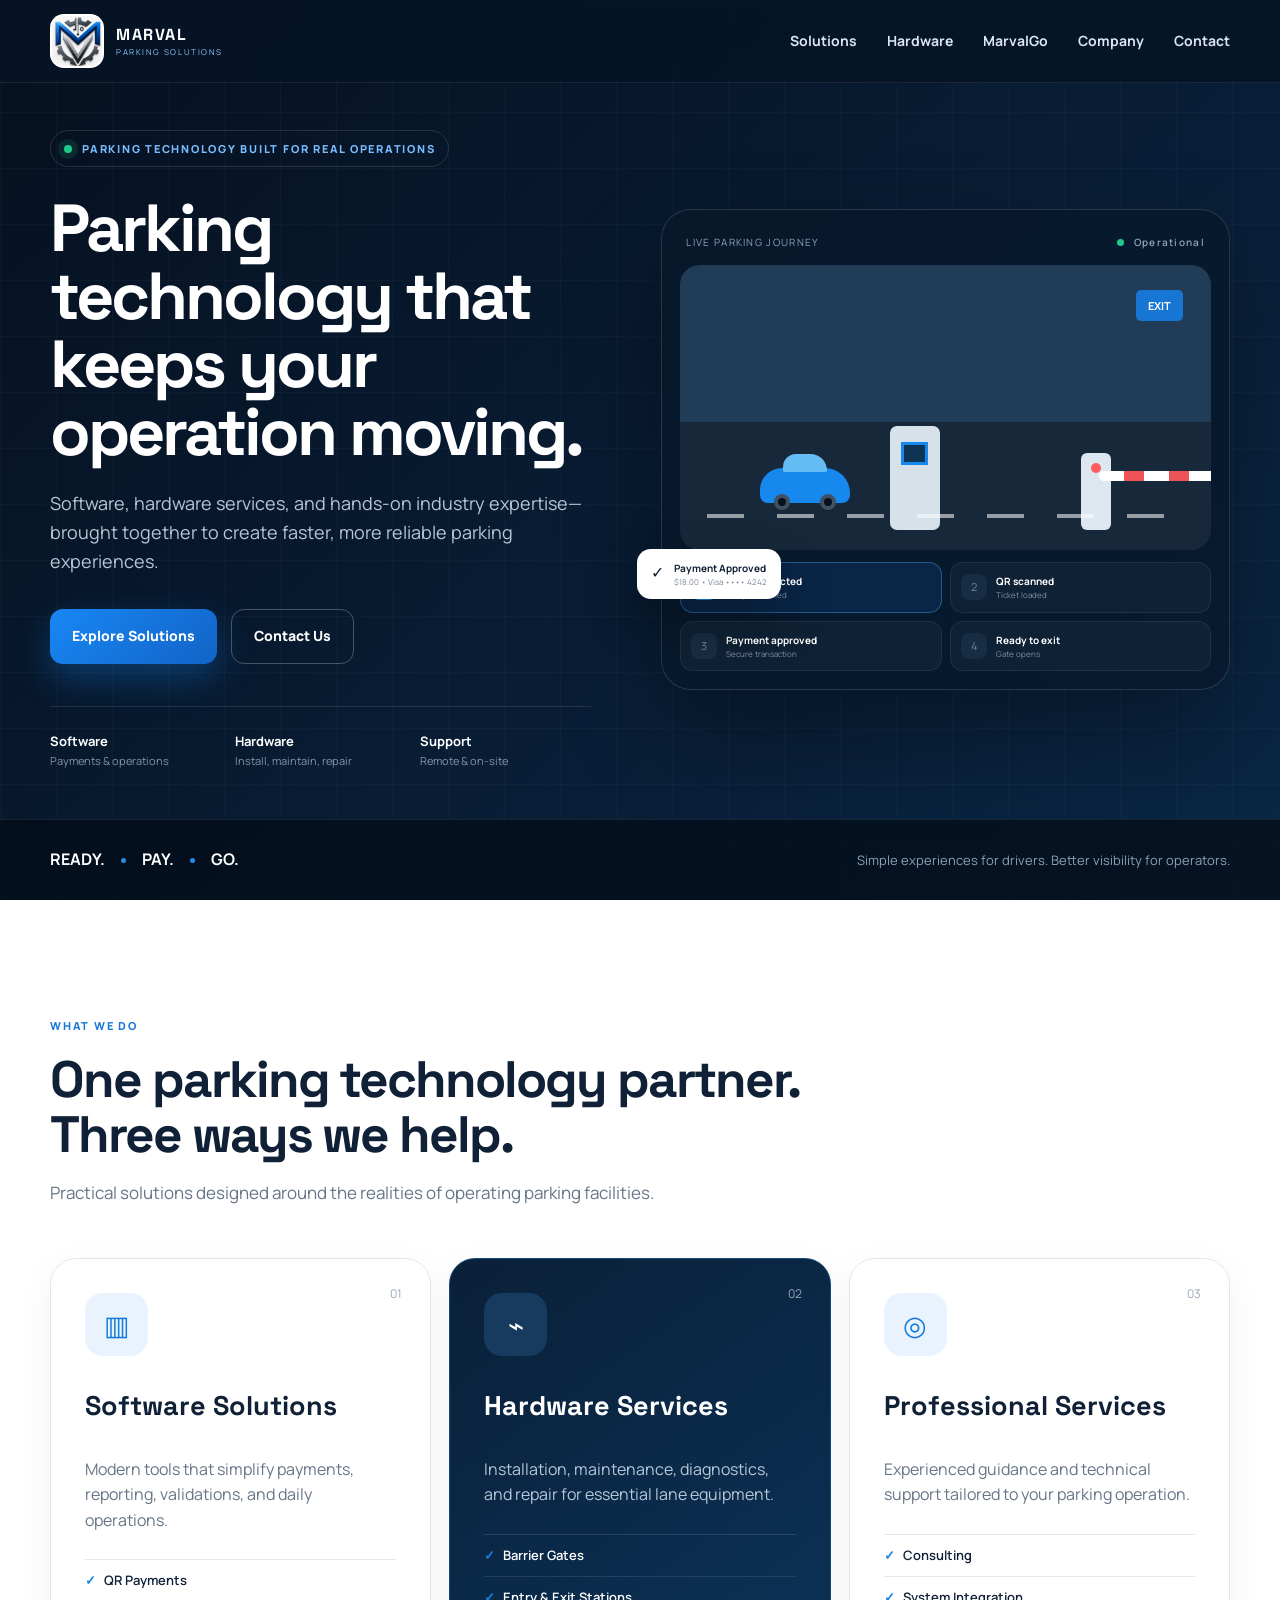
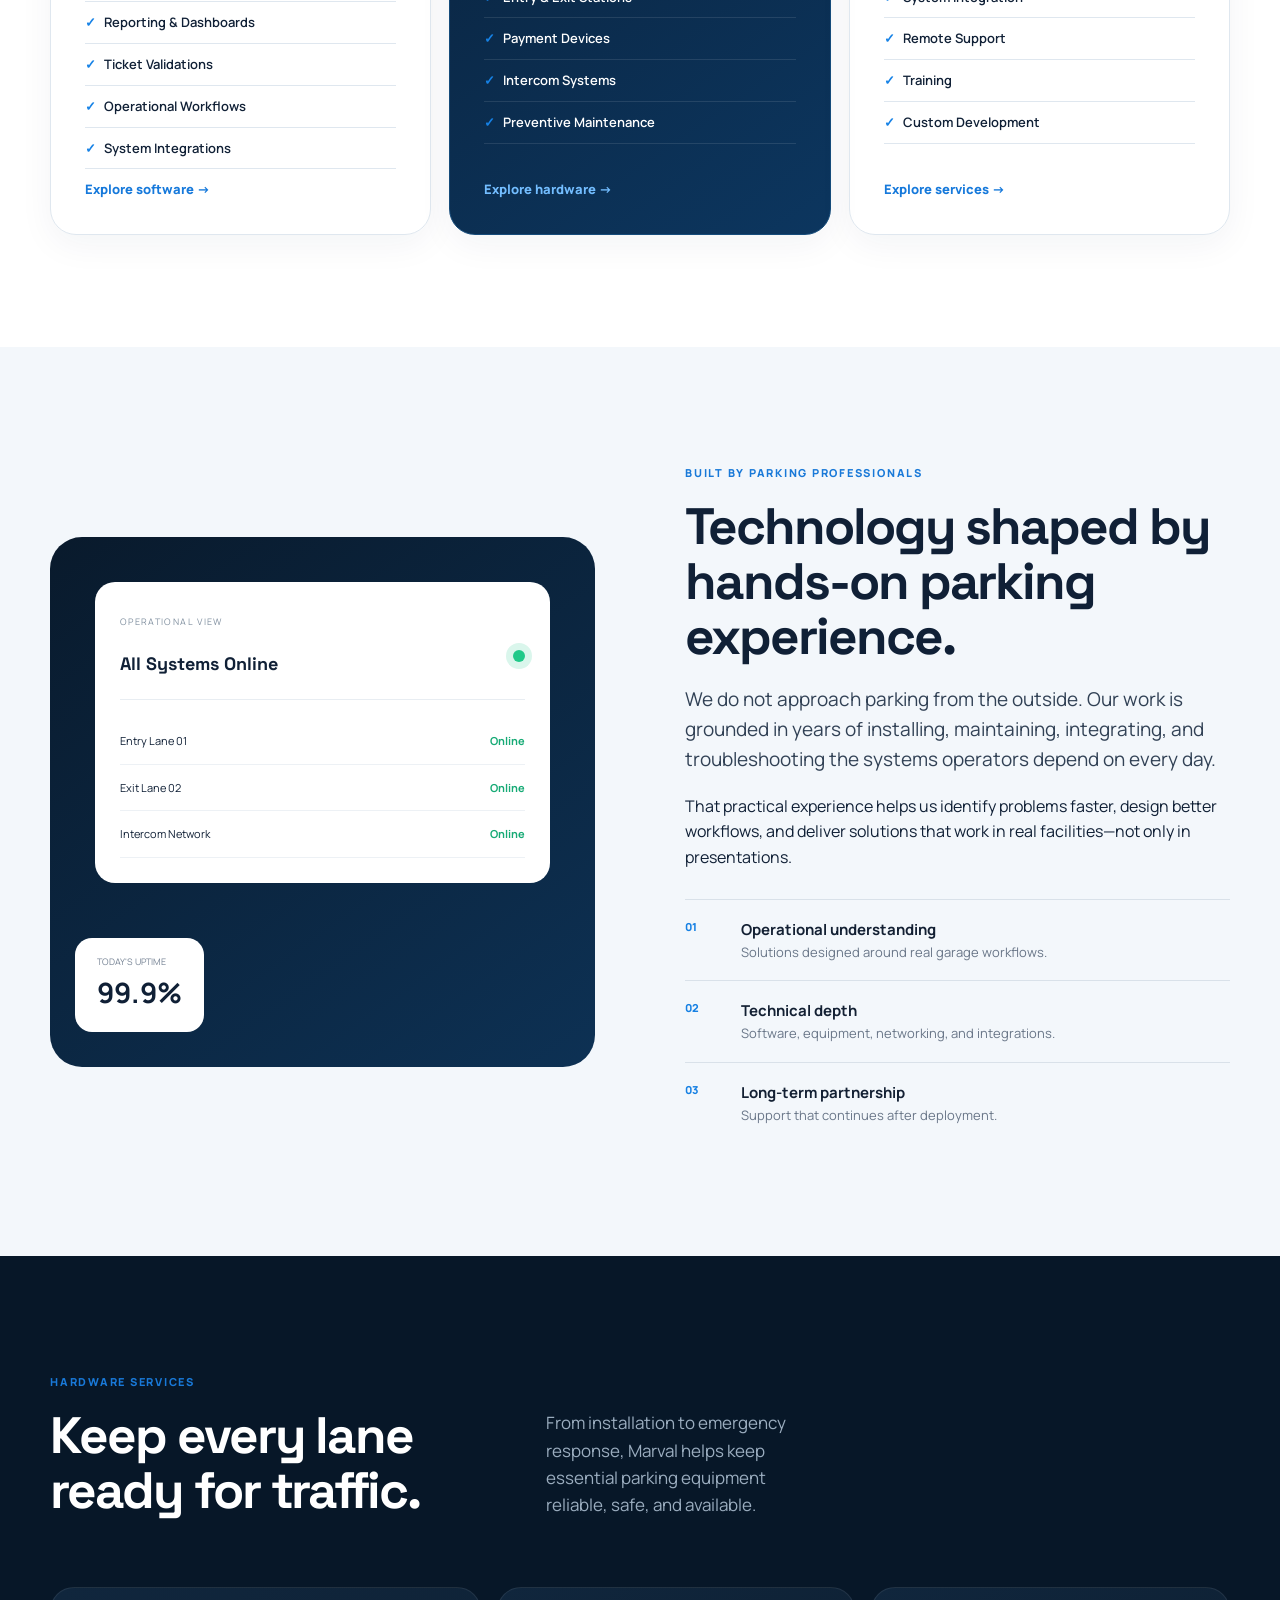
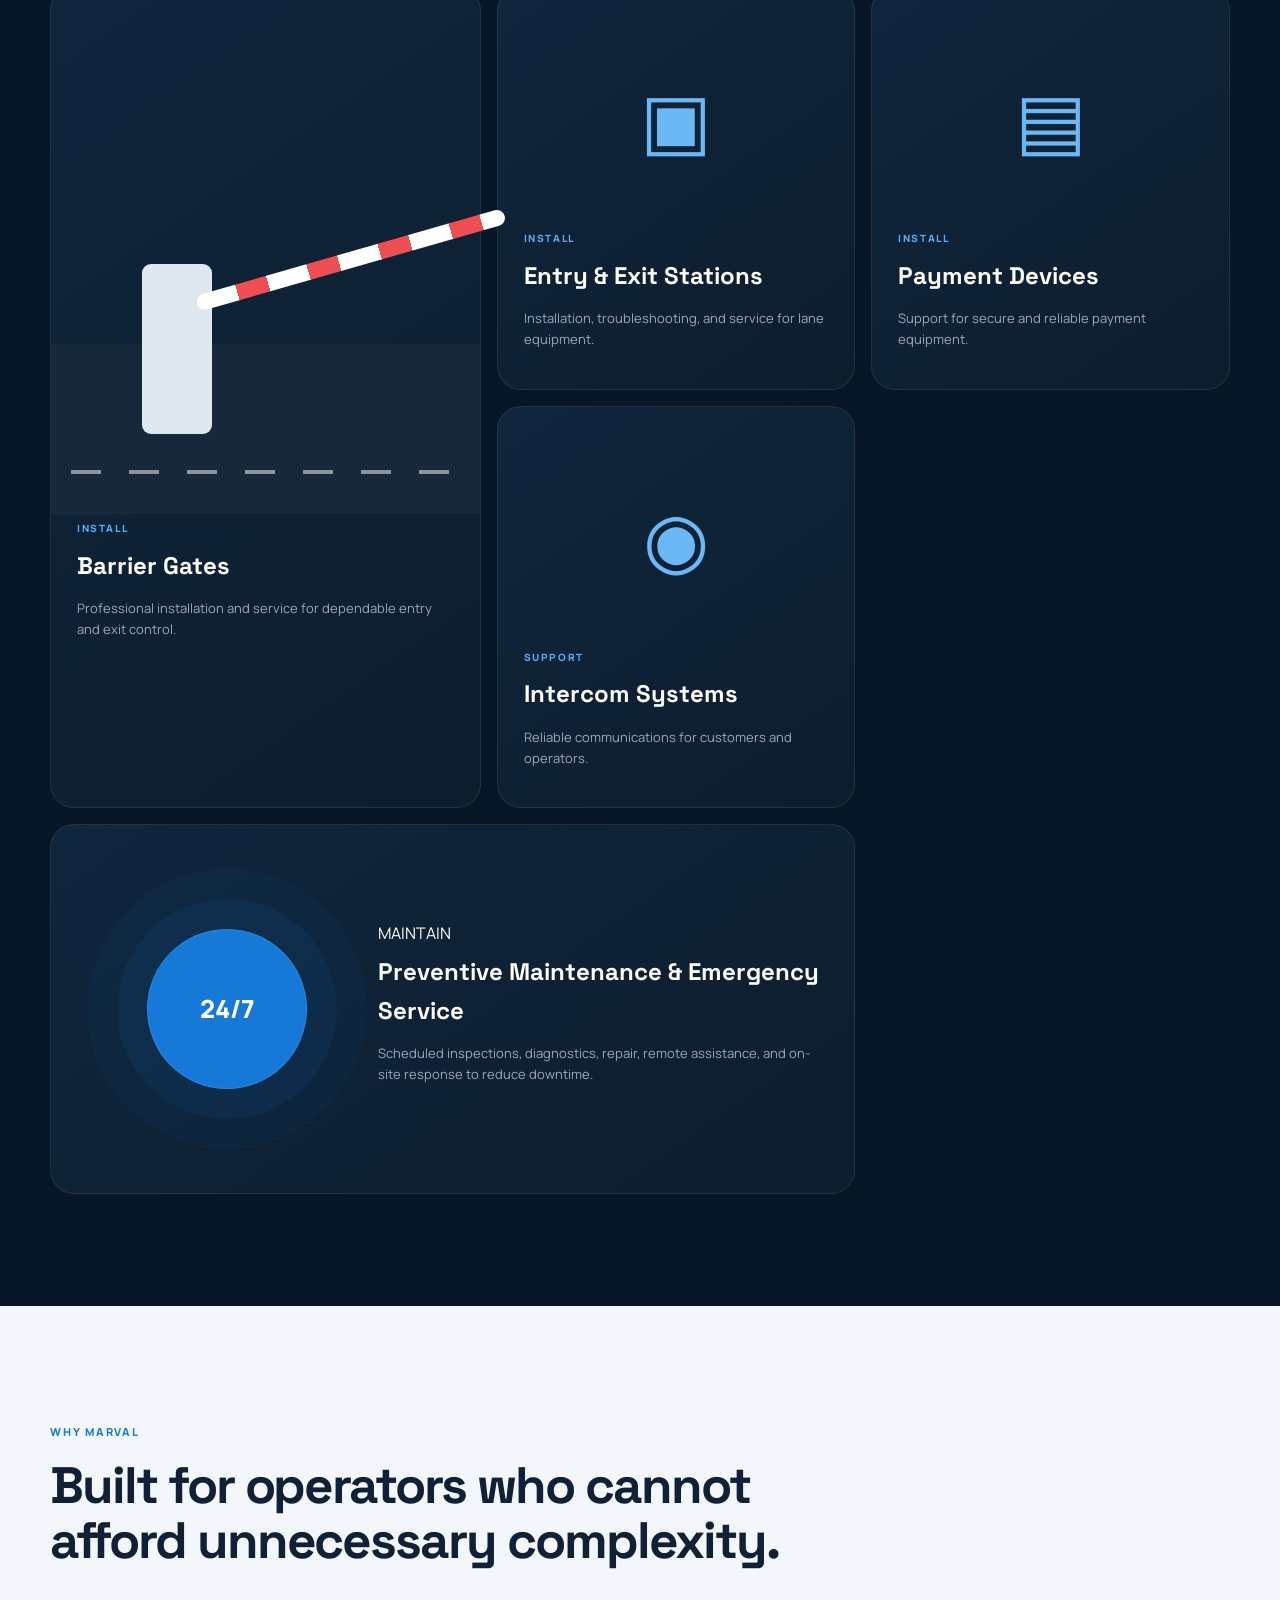
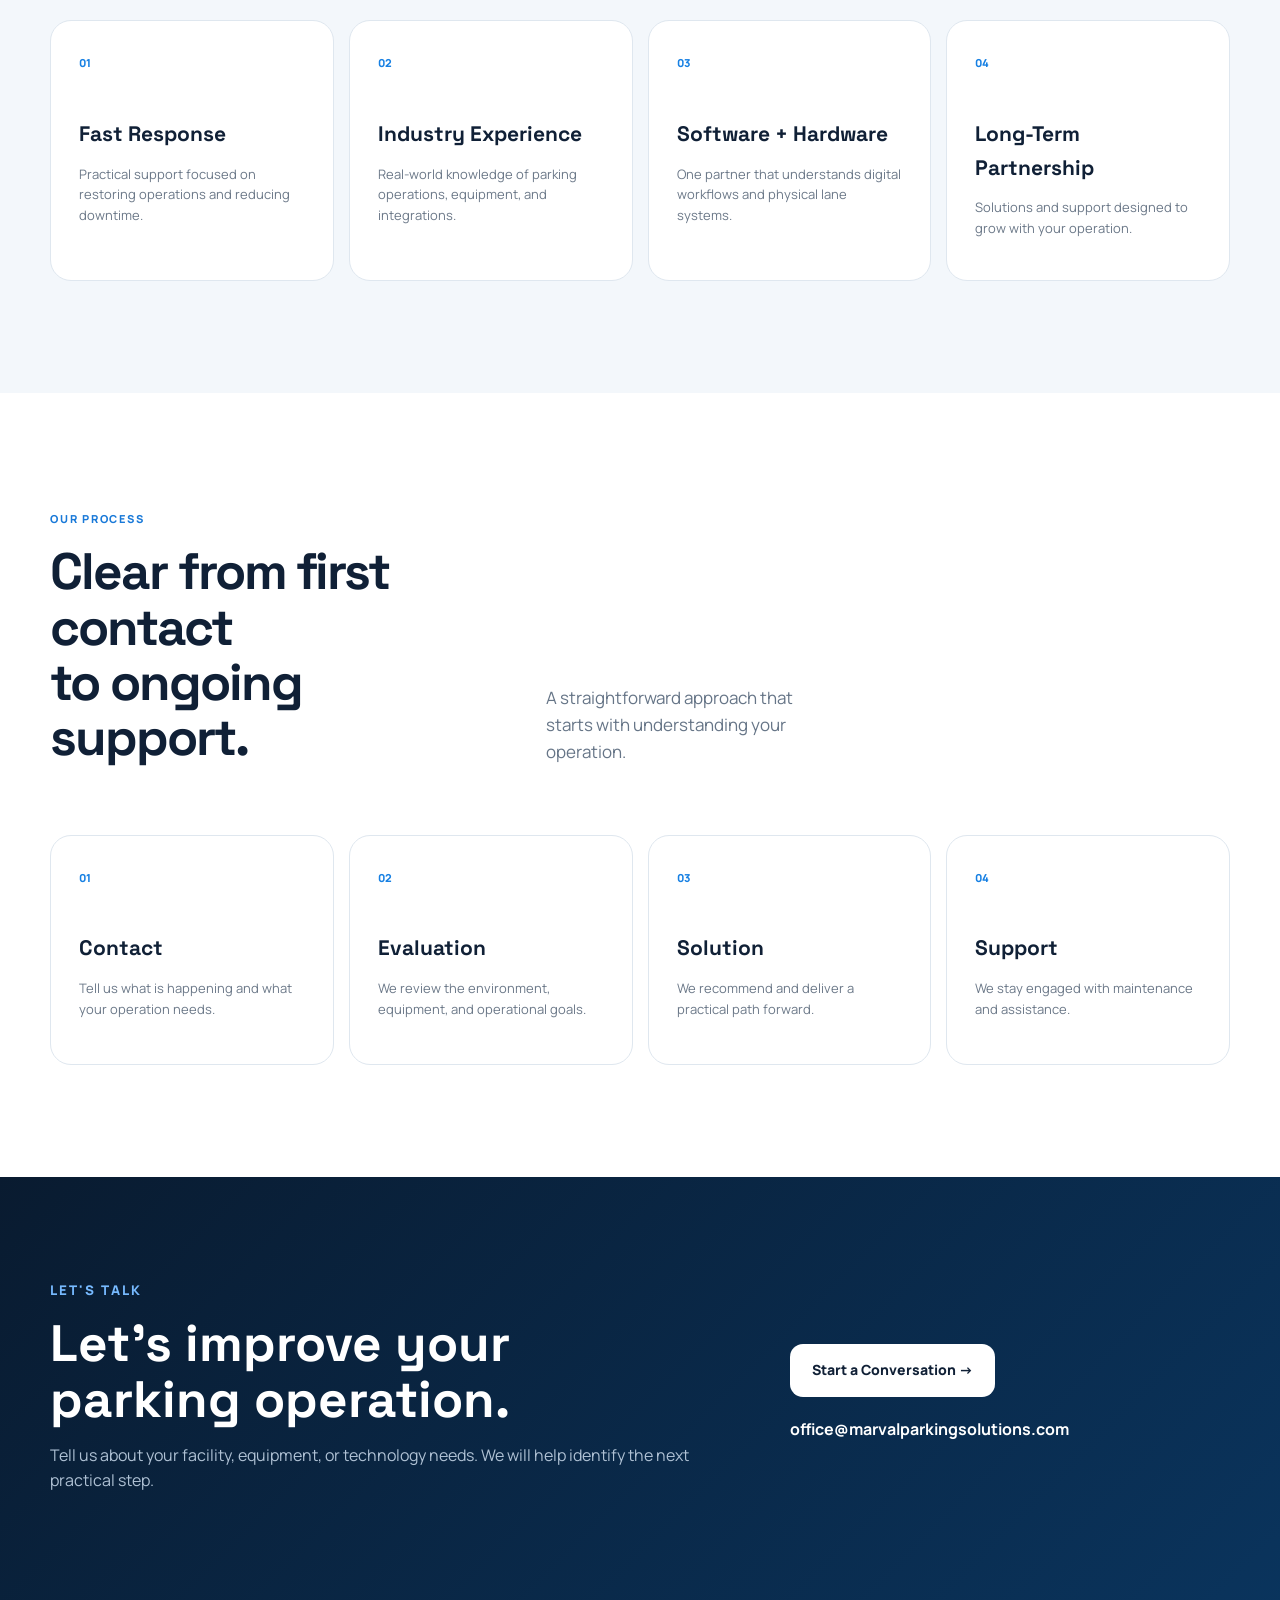
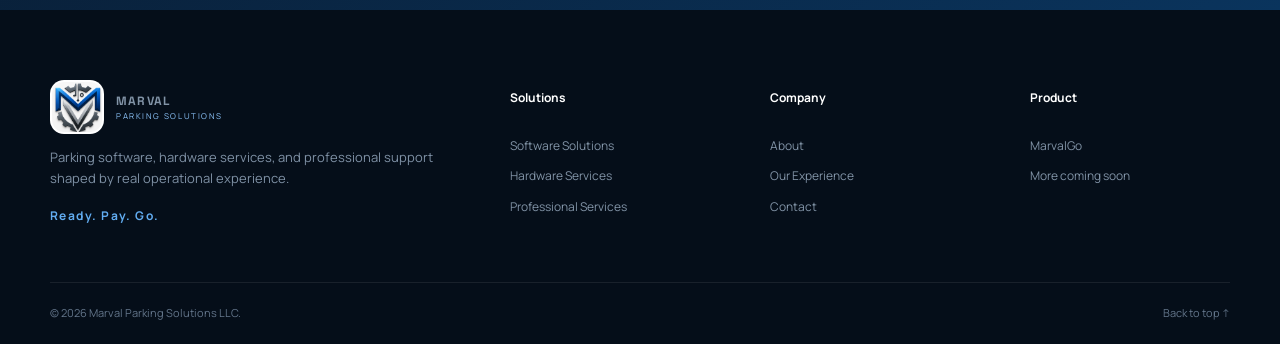
==== commit 2a3ce017: "Marval Parking Solution V11" ====
--- a/index.html
+++ b/index.html
@@ -1,9 +1,9 @@
-<!doctype html><html lang="en"><head><meta charset="utf-8"><meta name="viewport" content="width=device-width,initial-scale=1"><meta name="theme-color" content="#061427"><meta name="description" content="Parking software, hardware services, and professional support built from real parking operations."><title>Marval Parking Solutions | Parking Technology</title><link rel="icon" href="assets/favicon.png"><link rel="preconnect" href="https://fonts.googleapis.com"><link rel="preconnect" href="https://fonts.gstatic.com" crossorigin><link href="https://fonts.googleapis.com/css2?family=Manrope:wght@400;500;600;700;800&family=Space+Grotesk:wght@600;700&display=swap" rel="stylesheet"><link rel="stylesheet" href="styles.css"></head><body id="top"><a class="skip-link" href="#main">Skip to content</a><header class="site-header"><div class="container nav"><a class="brand" href="index.html" aria-label="Marval Parking Solutions home"><img src="assets/marval-emblem.png" alt=""><span><b>MARVAL</b><small>PARKING SOLUTIONS</small></span></a><button class="menu-toggle" aria-label="Open menu" aria-expanded="false"><span></span><span></span><span></span></button><nav class="primary-nav"><a href="solutions.html">Solutions</a><a href="hardware.html">Hardware</a><a href="marvalgo.html">MarvalGo</a><a href="company.html">Company</a><a href="contact.html">Contact</a></nav></div></header><main id="main">
+<!doctype html><html lang="en"><head><meta charset="utf-8"><meta name="viewport" content="width=device-width,initial-scale=1"><meta name="theme-color" content="#061427"><meta name="description" content="Parking software, hardware services, and professional support built from real parking operations."><title>Marval Parking Solutions | Parking Technology</title><link rel="icon" href="assets/favicon.png"><link rel="preconnect" href="https://fonts.googleapis.com"><link rel="preconnect" href="https://fonts.gstatic.com" crossorigin><link href="https://fonts.googleapis.com/css2?family=Manrope:wght@400;500;600;700;800&family=Space+Grotesk:wght@600;700&display=swap" rel="stylesheet"><link rel="stylesheet" href="styles.css"><script>if("scrollRestoration" in history){history.scrollRestoration="manual";}window.addEventListener("load",function(){window.scrollTo(0,0);});</script></head><body id="top"><a class="skip-link" href="#main">Skip to content</a><header class="site-header"><div class="container nav"><a class="brand" href="index.html" aria-label="Marval Parking Solutions home"><img src="assets/marval-emblem.png" alt=""><span><b>MARVAL</b><small>PARKING SOLUTIONS</small></span></a><button class="menu-toggle" aria-label="Open menu" aria-expanded="false"><span></span><span></span><span></span></button><nav class="primary-nav"><a href="solutions.html">Solutions</a><a href="hardware.html">Hardware</a><a href="marvalgo.html">MarvalGo</a><a href="company.html">Company</a><a href="contact.html">Contact</a></nav></div></header><main id="main">
 <section class="hero"><div class="hero-grid-bg"></div><div class="container hero-grid"><div class="hero-copy"><div class="eyebrow"><i></i> PARKING TECHNOLOGY BUILT FOR REAL OPERATIONS</div><h1>Parking technology that keeps your operation moving.</h1><p>Software, hardware services, and hands-on industry expertise—brought together to create faster, more reliable parking experiences.</p><div class="actions"><a class="btn primary" href="solutions.html">Explore Solutions</a><a class="btn secondary" href="contact.html">Contact Us</a></div><div class="proof"><div><b>Software</b><span>Payments & operations</span></div><div><b>Hardware</b><span>Install, maintain, repair</span></div><div><b>Support</b><span>Remote & on-site</span></div></div></div><div class="journey-card"><div class="journey-head"><span>LIVE PARKING JOURNEY</span><b><i></i> Operational</b></div><div class="garage-scene"><div class="car"><span></span><i></i><i></i></div><div class="station"><span></span></div><div class="barrier"><span></span><i></i></div><b class="exit-sign">EXIT</b></div><div class="journey-steps"><article class="active"><span>1</span><div><b>Ticket detected</b><small>Entry confirmed</small></div></article><article><span>2</span><div><b>QR scanned</b><small>Ticket loaded</small></div></article><article><span>3</span><div><b>Payment approved</b><small>Secure transaction</small></div></article><article><span>4</span><div><b>Ready to exit</b><small>Gate opens</small></div></article></div><aside class="payment-badge">✓ <span><b>Payment Approved</b><small>$18.00 • Visa •••• 4242</small></span></aside></div></div><div class="tagbar"><div class="container"><b>READY.</b><i></i><b>PAY.</b><i></i><b>GO.</b><span>Simple experiences for drivers. Better visibility for operators.</span></div></div></section>
 <section class="section"><div class="container"><div class="heading"><small>WHAT WE DO</small><h2>One parking technology partner.<br>Three ways we help.</h2><p>Practical solutions designed around the realities of operating parking facilities.</p></div><div class="service-cards"><article><em>01</em><div class="service-icon">▥</div><h3>Software Solutions</h3><p>Modern tools that simplify payments, reporting, validations, and daily operations.</p><ul><li>QR Payments</li><li>Reporting & Dashboards</li><li>Ticket Validations</li><li>Operational Workflows</li><li>System Integrations</li></ul><a href="solutions.html">Explore software →</a></article><article class="featured"><em>02</em><div class="service-icon">⌁</div><h3>Hardware Services</h3><p>Installation, maintenance, diagnostics, and repair for essential lane equipment.</p><ul><li>Barrier Gates</li><li>Entry & Exit Stations</li><li>Payment Devices</li><li>Intercom Systems</li><li>Preventive Maintenance</li></ul><a href="hardware.html">Explore hardware →</a></article><article><em>03</em><div class="service-icon">◎</div><h3>Professional Services</h3><p>Experienced guidance and technical support tailored to your parking operation.</p><ul><li>Consulting</li><li>System Integration</li><li>Remote Support</li><li>Training</li><li>Custom Development</li></ul><a href="solutions.html#professional">Explore services →</a></article></div></div></section>
 <section class="section light"><div class="container split-grid"><div class="ops-panel"><div class="ops-window"><small>OPERATIONAL VIEW</small><h3>All Systems Online <i></i></h3><div><span>Entry Lane 01</span><b>Online</b></div><div><span>Exit Lane 02</span><b>Online</b></div><div><span>Intercom Network</span><b>Online</b></div></div><aside><small>TODAY'S UPTIME</small><b>99.9%</b></aside></div><div><small class="kicker">BUILT BY PARKING PROFESSIONALS</small><h2>Technology shaped by hands-on parking experience.</h2><p class="lead">We do not approach parking from the outside. Our work is grounded in years of installing, maintaining, integrating, and troubleshooting the systems operators depend on every day.</p><p>That practical experience helps us identify problems faster, design better workflows, and deliver solutions that work in real facilities—not only in presentations.</p><div class="number-list"><div><span>01</span><p><b>Operational understanding</b>Solutions designed around real garage workflows.</p></div><div><span>02</span><p><b>Technical depth</b>Software, equipment, networking, and integrations.</p></div><div><span>03</span><p><b>Long-term partnership</b>Support that continues after deployment.</p></div></div></div></div></section>
 <section class="section dark-section"><div class="container"><div class="heading split-heading"><div><small>HARDWARE SERVICES</small><h2>Keep every lane<br>ready for traffic.</h2></div><p>From installation to emergency response, Marval helps keep essential parking equipment reliable, safe, and available.</p></div><div class="hardware-grid"><article class="gate-card"><div class="gate-illustration"><div class="cabinet"></div><div class="arm"></div><div class="road"></div></div><span>INSTALL</span><h3>Barrier Gates</h3><p>Professional installation and service for dependable entry and exit control.</p></article><article><div class="device-art">▣</div><span>INSTALL</span><h3>Entry & Exit Stations</h3><p>Installation, troubleshooting, and service for lane equipment.</p></article><article><div class="device-art">▤</div><span>INSTALL</span><h3>Payment Devices</h3><p>Support for secure and reliable payment equipment.</p></article><article><div class="device-art">◉</div><span>SUPPORT</span><h3>Intercom Systems</h3><p>Reliable communications for customers and operators.</p></article><article class="wide"><div class="rings">24/7</div><div><span>MAINTAIN</span><h3>Preventive Maintenance & Emergency Service</h3><p>Scheduled inspections, diagnostics, repair, remote assistance, and on-site response to reduce downtime.</p></div></article></div></div></section>
-<section class="section"><div class="container product-grid"><div><span class="pill">MARVALGO</span><h2>Scan. Pay. Exit.<br>No app required.</h2><p class="lead">MarvalGo gives drivers a faster way to pay from their phone while helping operators modernize the customer experience.</p><ul class="check-list"><li><b>Simple mobile payments</b>No app download or account creation required.</li><li><b>Fast ticket lookup</b>Scan a QR code or enter a ticket number.</li><li><b>Ready to exit</b>Clear confirmation after payment is approved.</li></ul><a class="btn primary" href="marvalgo.html">Discover MarvalGo</a></div><div class="phone-stage"><div class="phone"><div class="notch"></div><div class="phone-screen"><div class="phone-brand"><i>M</i><span><b>MarvalGo</b><small>Ready. Pay. Go.</small></span></div><div class="scan-mark">⌗</div><small>TICKET FOUND</small><h4>Parking total</h4><strong>$18.00</strong><div class="ticket-box"><span>Ticket <b>#178829</b></span><span>Location <b>Uptown Garage</b></span></div><button>Pay securely</button><div class="success-card"><i>✓</i><small>PAYMENT APPROVED</small><h3>You're ready to exit</h3></div></div></div></div></div></section>
+
 <section class="section light"><div class="container"><div class="heading"><small>WHY MARVAL</small><h2>Built for operators who cannot afford unnecessary complexity.</h2></div><div class="why-grid"><article><span>01</span><h3>Fast Response</h3><p>Practical support focused on restoring operations and reducing downtime.</p></article><article><span>02</span><h3>Industry Experience</h3><p>Real-world knowledge of parking operations, equipment, and integrations.</p></article><article><span>03</span><h3>Software + Hardware</h3><p>One partner that understands digital workflows and physical lane systems.</p></article><article><span>04</span><h3>Long-Term Partnership</h3><p>Solutions and support designed to grow with your operation.</p></article></div></div></section>
 <section class="section"><div class="container"><div class="heading split-heading"><div><small>OUR PROCESS</small><h2>Clear from first contact<br>to ongoing support.</h2></div><p>A straightforward approach that starts with understanding your operation.</p></div><div class="process-grid"><article><span>01</span><h3>Contact</h3><p>Tell us what is happening and what your operation needs.</p></article><article><span>02</span><h3>Evaluation</h3><p>We review the environment, equipment, and operational goals.</p></article><article><span>03</span><h3>Solution</h3><p>We recommend and deliver a practical path forward.</p></article><article><span>04</span><h3>Support</h3><p>We stay engaged with maintenance and assistance.</p></article></div></div></section>
 <section class="cta-section"><div class="container cta-grid"><div><small>LET'S TALK</small><h2>Let's improve your parking operation.</h2><p>Tell us about your facility, equipment, or technology needs. We will help identify the next practical step.</p></div><div><a class="btn light-btn" href="contact.html">Start a Conversation →</a><a href="mailto:office@marvalparkingsolutions.com">office@marvalparkingsolutions.com</a></div></div></section></main><footer class="site-footer"><div class="container footer-grid"><div class="footer-brand"><a class="brand" href="index.html"><img src="assets/marval-emblem.png" alt=""><span><b>MARVAL</b><small>PARKING SOLUTIONS</small></span></a><p>Parking software, hardware services, and professional support shaped by real operational experience.</p><strong>Ready. Pay. Go.</strong></div><div><h4>Solutions</h4><a href="solutions.html">Software Solutions</a><a href="hardware.html">Hardware Services</a><a href="solutions.html#professional">Professional Services</a></div><div><h4>Company</h4><a href="company.html">About</a><a href="company.html#experience">Our Experience</a><a href="contact.html">Contact</a></div><div><h4>Product</h4><a href="marvalgo.html">MarvalGo</a><span>More coming soon</span></div></div><div class="container footer-bottom"><span>© <span id="year"></span> Marval Parking Solutions LLC.</span><a href="#top">Back to top ↑</a></div></footer><script src="app.js"></script></body></html>
--- a/styles.css
+++ b/styles.css
@@ -19,3 +19,77 @@
 .maintenance-section{background:#fff}.maintenance-cards{display:grid;grid-template-columns:repeat(3,1fr);gap:18px}.maintenance-cards article{border:1px solid #dfe7ef;border-radius:26px;padding:35px;min-height:520px;display:flex;flex-direction:column;box-shadow:0 12px 35px rgba(12,42,72,.05)}.maintenance-cards article.featured-maintenance{background:linear-gradient(145deg,#091a2d,#0d3a61);color:#fff;border-color:#164f7e;transform:translateY(-12px);box-shadow:0 28px 65px rgba(8,45,77,.2)}.maintenance-icon{width:66px;height:66px;border-radius:19px;background:#e7f4ff;position:relative;margin-bottom:28px}.maintenance-icon:before,.maintenance-icon:after,.maintenance-icon i{content:'';position:absolute}.preventive-icon:before{width:27px;height:27px;border:4px solid #1782e5;border-radius:50%;left:17px;top:17px}.preventive-icon:after{width:4px;height:18px;background:#1782e5;left:31px;top:24px;transform:rotate(40deg);transform-origin:bottom}.corrective-icon{background:#153b5e}.corrective-icon:before{width:34px;height:8px;background:#6bc2ff;border-radius:5px;left:16px;top:29px;transform:rotate(-44deg)}.corrective-icon:after{width:16px;height:16px;border:5px solid #6bc2ff;border-radius:50%;left:12px;top:36px}.response-icon:before{width:30px;height:30px;border:4px solid #1782e5;border-radius:50%;left:16px;top:16px}.response-icon:after{width:16px;height:4px;background:#1782e5;left:31px;top:30px;transform-origin:left;transform:rotate(-45deg)}.maintenance-cards article>span{font-size:9px;color:#1780e3;font-weight:800;letter-spacing:.14em}.featured-maintenance>span{color:#70beff}.maintenance-cards h3{font-size:28px;line-height:1.1;margin:13px 0}.maintenance-cards p{font-size:13px;color:#697789}.featured-maintenance p{color:#afc2d4}.maintenance-cards ul{list-style:none;padding:0;margin:auto 0 0}.maintenance-cards li{padding:11px 0;border-top:1px solid #e4eaf0;font-size:12px;font-weight:700}.featured-maintenance li{border-color:rgba(255,255,255,.1)}.maintenance-cards li:before{content:'✓';color:#20bd83;margin-right:9px}.hardware-cta{padding:105px 0;background:radial-gradient(circle at 78% 45%,rgba(47,157,241,.28),transparent 30%),linear-gradient(135deg,#06111f,#0a3155);color:#fff}.hardware-cta-grid{display:grid;grid-template-columns:1.25fr .75fr;gap:80px;align-items:center}.hardware-cta small{color:#75bdff;font-size:10px;letter-spacing:.16em;font-weight:800}.hardware-cta h2{font-size:clamp(40px,4.5vw,62px);line-height:1.05;letter-spacing:-.04em;margin:15px 0}.hardware-cta p{color:#aebfd0}.hardware-cta-grid>div:last-child{display:flex;flex-direction:column;align-items:flex-start;gap:20px}.hardware-cta-grid>div:last-child>a:last-child{font-size:12px;font-weight:700;color:#8fc8f7}
 @media(max-width:980px){.hardware-hero{padding-top:130px}.hardware-hero-layout,.hardware-operations-grid{grid-template-columns:1fr}.lane-console{max-width:720px}.equipment-feature,.equipment-feature.reverse{grid-template-columns:1fr}.equipment-feature.reverse .equipment-visual{order:0}.service-journey{grid-template-columns:repeat(3,1fr);gap:35px}.service-journey:before{display:none}.maintenance-cards{grid-template-columns:1fr}.maintenance-cards article.featured-maintenance{transform:none}.hardware-cta-grid{grid-template-columns:1fr}}
 @media(max-width:640px){.primary-nav a.current:after{display:none}.hardware-hero{padding:120px 0 70px}.hardware-hero h1{font-size:49px}.hardware-proof{grid-template-columns:1fr}.hardware-scene{height:260px}.entry-terminal{left:135px;transform:scale(.82);transform-origin:bottom}.hero-gate{right:47px;transform:scale(.82);transform-origin:bottom}.hardware-car{transform:scale(.82);transform-origin:bottom}.console-statuses{grid-template-columns:1fr}.equipment-feature,.equipment-feature.reverse{display:block}.equipment-visual{min-height:360px}.equipment-copy{padding:38px 28px}.equipment-copy h3{font-size:34px}.visual-gate-base{left:15%;transform:scale(.8);transform-origin:bottom}.visual-gate-arm{left:31%;width:250px}.terminal-machine,.payment-terminal,.intercom-unit{transform:scale(.82)}.service-journey{grid-template-columns:1fr 1fr}.hardware-operations-grid{gap:45px}.hardware-dashboard{padding:20px}.maintenance-cards article{min-height:auto}.hardware-cta{padding:80px 0}.hardware-cta h2{font-size:40px}}
+
+/* V10.2 — Solutions page */
+.solutions-hero{min-height:920px;padding-top:82px;background:radial-gradient(circle at 78% 30%,rgba(24,131,237,.2),transparent 30%),linear-gradient(135deg,#06101f,#0a2745);color:#fff;position:relative;overflow:hidden}.solutions-grid-bg{position:absolute;inset:0;background-image:linear-gradient(rgba(255,255,255,.025) 1px,transparent 1px),linear-gradient(90deg,rgba(255,255,255,.025) 1px,transparent 1px);background-size:54px 54px}.solutions-hero-grid{min-height:790px;display:grid;grid-template-columns:.94fr 1.06fr;gap:70px;align-items:center;position:relative}.solutions-hero h1{font-size:clamp(48px,5vw,72px);line-height:1.03;letter-spacing:-.045em;margin:27px 0 22px}.solutions-hero-copy>p{font-size:18px;color:#b6c8da;max-width:620px}.solutions-proof{display:grid;grid-template-columns:repeat(3,1fr);gap:14px;border-top:1px solid rgba(255,255,255,.1);padding-top:24px}.solutions-proof b,.solutions-proof span{display:block}.solutions-proof b{font-size:12px}.solutions-proof span{font-size:10px;color:#8298ad;margin-top:2px}.solutions-command{border:1px solid rgba(255,255,255,.13);background:rgba(7,23,41,.88);border-radius:28px;padding:24px;box-shadow:0 45px 110px rgba(0,0,0,.35);backdrop-filter:blur(18px)}.command-top{display:flex;align-items:flex-start;justify-content:space-between;padding-bottom:18px;border-bottom:1px solid rgba(255,255,255,.08)}.command-top small,.command-top b{display:block}.command-top small{font-size:8px;letter-spacing:.16em;color:#6c8da8}.command-top b{font-size:17px;margin-top:4px}.command-top>span{font-size:7px;color:#78dfb8;letter-spacing:.11em}.command-top>span i{display:inline-block;width:7px;height:7px;border-radius:50%;background:#28ce94;margin-right:6px;box-shadow:0 0 0 6px rgba(40,206,148,.1)}.command-metrics{display:grid;grid-template-columns:repeat(3,1fr);gap:9px;margin:17px 0}.command-metrics article{background:#0c2944;border:1px solid rgba(255,255,255,.07);border-radius:14px;padding:15px}.command-metrics small,.command-metrics strong,.command-metrics em{display:block}.command-metrics small{font-size:6px;letter-spacing:.12em;color:#6d8aa3}.command-metrics strong{font-size:24px;margin:5px 0}.command-metrics em{font-size:7px;color:#62d8ad;font-style:normal}.command-body{display:grid;grid-template-columns:1.1fr .9fr;gap:10px}.activity-chart,.live-feed{background:#091e33;border:1px solid rgba(255,255,255,.06);border-radius:15px;padding:15px}.chart-head{display:flex;justify-content:space-between;font-size:8px}.chart-head small{color:#4eb7ff}.bars{height:138px;display:flex;align-items:end;gap:8px;padding:17px 4px 5px;border-bottom:1px solid rgba(255,255,255,.08);background:linear-gradient(rgba(255,255,255,.035) 1px,transparent 1px);background-size:100% 33%}.bars i{height:var(--h);flex:1;background:linear-gradient(#42b9ff,#1472d0);border-radius:5px 5px 1px 1px;animation:barRise 1.4s ease both;transform-origin:bottom}@keyframes barRise{from{transform:scaleY(.08);opacity:.2}}.chart-labels{display:flex;justify-content:space-between;color:#557088;font-size:6px;padding-top:7px}.live-feed ul{list-style:none;padding:5px 0 0;margin:0}.live-feed li{display:flex;align-items:center;gap:8px;padding:10px 0;border-bottom:1px solid rgba(255,255,255,.06)}.live-feed li:last-child{border-bottom:0}.live-feed li>i{width:8px;height:8px;border-radius:50%;flex:0 0 auto}.live-feed .ok{background:#2ad196}.live-feed .blue{background:#2f9cf4}.live-feed .violet{background:#8b78ff}.live-feed p{margin:0}.live-feed b,.live-feed span{display:block}.live-feed b{font-size:8px}.live-feed span{font-size:6px;color:#6f879c}.live-feed em{margin-left:auto;font-style:normal;font-size:6px;color:#59748b}
+.solutions-showcase{background:#f4f8fb}.heading.centered{text-align:center;max-width:780px;margin:0 auto 60px}.heading.centered p{color:#6a7888}.solution-feature{display:grid;grid-template-columns:.86fr 1.14fr;gap:65px;align-items:center;margin:0 0 90px}.solution-feature.reverse{grid-template-columns:1.14fr .86fr}.solution-feature.reverse .solution-copy{order:2}.solution-copy>span{font-size:9px;letter-spacing:.15em;color:#1682e8;font-weight:800}.solution-copy h3{font-size:clamp(35px,3.7vw,52px);line-height:1.06;letter-spacing:-.04em;margin:14px 0 18px}.solution-copy p{color:#687788}.solution-copy ul{list-style:none;padding:0;margin:25px 0 0}.solution-copy li{padding:11px 0;border-top:1px solid #dfe7ee;font-size:13px;font-weight:700}.solution-copy li:before{content:'✓';color:#20bd83;margin-right:10px}.solution-visual{min-height:500px;border-radius:31px;position:relative;overflow:hidden;box-shadow:var(--shadow)}.payment-demo{background:radial-gradient(circle at 72% 23%,rgba(66,180,255,.38),transparent 25%),linear-gradient(145deg,#08182a,#0c3a61)}.phone-shell{position:absolute;width:250px;height:475px;border:8px solid #182738;background:#060b12;border-radius:42px;left:50%;top:50%;transform:translate(-50%,-50%) rotate(-5deg);box-shadow:0 38px 70px rgba(0,0,0,.45)}.phone-notch{position:absolute;top:8px;left:50%;transform:translateX(-50%);width:88px;height:21px;background:#05080d;border-radius:15px;z-index:2}.phone-screen{position:absolute;inset:8px;border-radius:28px;background:linear-gradient(#f7fbfe,#eaf3f8);padding:40px 19px 18px;text-align:center;color:#183049}.phone-screen>small{font-weight:800;font-size:8px;letter-spacing:.15em;color:#167bd5}.ticket-scan{height:140px;margin:18px 0;background:#dcecf6;border-radius:18px;position:relative;overflow:hidden}.ticket-scan:before,.ticket-scan:after{content:'';position:absolute;width:32px;height:32px;border-color:#1684e8;border-style:solid}.ticket-scan:before{left:14px;top:14px;border-width:3px 0 0 3px}.ticket-scan:after{right:14px;bottom:14px;border-width:0 3px 3px 0}.ticket-scan span{position:absolute;left:34px;right:34px;top:31px;height:78px;background:repeating-linear-gradient(90deg,#153148 0 3px,transparent 3px 7px)}.ticket-scan i{position:absolute;left:15px;right:15px;height:2px;background:#27aaff;top:25%;box-shadow:0 0 14px #27aaff;animation:scanLine 2.5s ease-in-out infinite}@keyframes scanLine{50%{top:75%}}.phone-screen p{font-size:10px;margin:5px 0}.phone-screen strong{display:block;font-size:31px}.phone-screen button{width:100%;border:0;border-radius:12px;background:linear-gradient(135deg,#1887f5,#1264c6);color:#fff;padding:13px;margin-top:15px;font-weight:800}.phone-screen em{display:block;font-size:7px;color:#72879a;font-style:normal;margin-top:9px}.floating-payment{position:absolute;right:7%;bottom:15%;background:#fff;border-radius:16px;padding:13px 17px;display:flex;align-items:center;gap:11px;box-shadow:0 22px 50px rgba(0,0,0,.3);animation:floatCard 4s ease-in-out infinite}@keyframes floatCard{50%{transform:translateY(-10px)}}.floating-payment>i{width:34px;height:34px;border-radius:50%;display:grid;place-items:center;background:#dff9ee;color:#14a66f;font-style:normal;font-weight:900}.floating-payment p{margin:0}.floating-payment small,.floating-payment b{display:block}.floating-payment small{font-size:7px;color:#1ca875}.floating-payment b{font-size:10px}.dashboard-demo{background:linear-gradient(145deg,#e7f1f8,#c9dfed);display:grid;place-items:center}.mini-dashboard{width:88%;height:78%;border-radius:20px;background:#fff;box-shadow:0 30px 65px rgba(22,70,105,.23);display:grid;grid-template-columns:68px 1fr;overflow:hidden}.mini-nav{background:#071827;padding:20px 14px;display:flex;flex-direction:column;gap:20px}.mini-nav b{color:#fff;font-size:8px}.mini-nav i{width:28px;height:7px;background:#17344d;border-radius:5px}.mini-nav i:nth-of-type(2){background:#1987ed}.mini-main{padding:24px}.mini-head{display:flex;justify-content:space-between}.mini-head p{margin:0}.mini-head small,.mini-head b{display:block}.mini-head small{font-size:6px;color:#7590a3}.mini-head b{font-size:15px}.mini-head>span{font-size:7px;border:1px solid #d9e4eb;border-radius:7px;padding:6px 9px;height:max-content}.mini-kpis{display:grid;grid-template-columns:repeat(3,1fr);gap:10px;margin:22px 0}.mini-kpis div{background:#f2f7fa;border-radius:10px;padding:13px}.mini-kpis small,.mini-kpis strong{display:block}.mini-kpis small{font-size:5px;color:#7c91a0}.mini-kpis strong{font-size:17px}.mini-chart{height:160px;background:linear-gradient(#eef5f9 1px,transparent 1px);background-size:100% 25%;position:relative}.mini-chart svg{position:absolute;inset:15px 0 0;width:100%;height:130px}.validation-demo{background:radial-gradient(circle at 20% 25%,rgba(81,194,255,.35),transparent 25%),linear-gradient(145deg,#0a1b2f,#0c426c);display:grid;place-items:center}.validation-card{width:78%;background:#fff;border-radius:24px;padding:28px;box-shadow:0 35px 75px rgba(0,0,0,.35)}.validation-head{display:flex;justify-content:space-between;align-items:flex-start;border-bottom:1px solid #e3ebf0;padding-bottom:18px}.validation-head p{margin:0}.validation-head small,.validation-head b{display:block}.validation-head small{font-size:7px;color:#6b8294}.validation-head b{font-size:18px}.validation-head>span{font-size:7px;color:#1ab47c}.validation-card label{font-size:8px;font-weight:800;display:block;margin:18px 0 7px}.ticket-input{border:1px solid #d7e2e9;border-radius:11px;padding:13px;display:flex;justify-content:space-between;font-size:13px}.ticket-input i{font-style:normal;color:#1ab47c}.validation-options{display:grid;grid-template-columns:repeat(3,1fr);gap:7px}.validation-options button{border:1px solid #d7e2e9;background:#f6f9fb;padding:10px 5px;border-radius:9px;font-size:8px}.validation-options .selected{background:#1584e8;color:#fff;border-color:#1584e8}.validation-result{display:flex;align-items:center;gap:11px;background:#eafaf4;border-radius:12px;margin-top:20px;padding:13px}.validation-result>i{width:34px;height:34px;border-radius:50%;display:grid;place-items:center;background:#24c88d;color:#fff;font-style:normal}.validation-result p{margin:0}.validation-result small,.validation-result b{display:block}.validation-result small{font-size:7px;color:#1ba474}.validation-result b{font-size:10px}
+.connected-section{background:#071728;color:#fff}.connected-grid{display:grid;grid-template-columns:.88fr 1.12fr;gap:80px;align-items:center}.connected-copy>small{color:#65baff;font-size:9px;letter-spacing:.16em;font-weight:800}.connected-copy h2{font-size:clamp(38px,4vw,57px);line-height:1.06;letter-spacing:-.04em;margin:15px 0 20px}.connected-copy>p{color:#9db0c1}.connected-points{margin-top:28px}.connected-points>div{display:grid;grid-template-columns:40px 1fr;gap:12px;padding:17px 0;border-top:1px solid rgba(255,255,255,.09)}.connected-points>div>span{font-size:9px;color:#4aaeff}.connected-points p{margin:0}.connected-points b,.connected-points small{display:block}.connected-points b{font-size:13px}.connected-points small{font-size:10px;color:#8197aa}.connection-map{height:560px;position:relative}.connection-map svg{position:absolute;inset:0;width:100%;height:100%}.connection-map path{fill:none;stroke:#2478b6;stroke-width:2;stroke-dasharray:8 8;animation:flowDash 7s linear infinite}@keyframes flowDash{to{stroke-dashoffset:-160}}.map-core{position:absolute;left:50%;top:50%;transform:translate(-50%,-50%);width:180px;height:180px;border-radius:50%;background:radial-gradient(circle,#123d62,#0a243d);border:1px solid rgba(95,190,255,.35);display:grid;place-content:center;text-align:center;z-index:2;box-shadow:0 0 0 20px rgba(38,145,223,.06),0 25px 55px rgba(0,0,0,.3)}.map-core img{width:55px;margin:0 auto 8px;border-radius:13px;background:#fff;padding:3px}.map-core b{font-size:14px}.map-core small{font-size:6px;color:#6e9bbc;letter-spacing:.13em}.map-node{position:absolute;width:130px;height:90px;border:1px solid rgba(93,180,247,.25);background:#0c2b47;border-radius:17px;display:flex;flex-direction:column;justify-content:center;align-items:center;gap:5px;z-index:2;box-shadow:0 18px 40px rgba(0,0,0,.22)}.map-node i{font-style:normal;color:#5dbbff;font-size:20px}.map-node span{font-size:9px}.node-a{left:2%;top:5%}.node-b{right:2%;top:5%}.node-c{left:0;bottom:6%}.node-d{right:0;bottom:6%}.node-e{left:50%;bottom:-1%;transform:translateX(-50%)}
+.services-process{background:#fff}.process-line{display:grid;grid-template-columns:repeat(5,1fr);position:relative}.process-line:before{content:'';position:absolute;left:9%;right:9%;top:75px;height:1px;background:linear-gradient(90deg,transparent,#b7d7ef,#b7d7ef,transparent)}.process-line article{text-align:center;padding:0 14px;position:relative}.process-line article>span{font-size:8px;color:#1682e8;letter-spacing:.12em}.process-line article>i{width:76px;height:76px;border-radius:23px;background:#eef7fd;border:1px solid #d6eafa;color:#1682e8;display:grid;place-items:center;margin:15px auto 24px;font-style:normal;font-size:25px;position:relative;z-index:2}.process-line h3{font-size:20px;margin:0 0 7px}.process-line p{font-size:11px;color:#718090}.solutions-cta{padding:105px 0;background:radial-gradient(circle at 80% 40%,rgba(41,155,239,.3),transparent 28%),linear-gradient(135deg,#06111f,#0a3155);color:#fff}.solutions-cta-grid{display:grid;grid-template-columns:1.25fr .75fr;gap:70px;align-items:center}.solutions-cta small{font-size:9px;color:#73bdff;letter-spacing:.16em;font-weight:800}.solutions-cta h2{font-size:clamp(40px,4.5vw,62px);line-height:1.05;letter-spacing:-.04em;margin:14px 0}.solutions-cta p{color:#aebfd0}.solutions-cta-grid>div:last-child{display:flex;flex-direction:column;align-items:flex-start;gap:20px}.solutions-cta-grid>div:last-child>a:last-child{font-size:11px;color:#90c9f7}
+@media(max-width:980px){.solutions-hero-grid,.solution-feature,.solution-feature.reverse,.connected-grid{grid-template-columns:1fr}.solutions-hero{padding-top:120px}.solutions-command{margin-bottom:70px}.solution-feature.reverse .solution-copy{order:0}.solution-feature{gap:38px}.connected-grid{gap:40px}.process-line{grid-template-columns:repeat(3,1fr);gap:35px}.process-line:before{display:none}.solutions-cta-grid{grid-template-columns:1fr}}
+@media(max-width:640px){.solutions-hero{padding-top:120px;min-height:auto}.solutions-hero-grid{min-height:auto;padding-bottom:70px}.solutions-hero h1{font-size:48px}.solutions-proof,.command-metrics,.command-body{grid-template-columns:1fr}.solutions-command{padding:16px}.command-top{gap:10px}.command-top>span{max-width:115px;text-align:right}.solution-feature{margin-bottom:70px}.solution-visual{min-height:420px}.phone-shell{transform:translate(-50%,-50%) rotate(-3deg) scale(.82)}.floating-payment{right:2%;bottom:7%;transform:scale(.85)}.mini-dashboard{width:94%;height:76%;grid-template-columns:48px 1fr}.mini-main{padding:15px}.mini-kpis{grid-template-columns:1fr}.mini-kpis div:nth-child(n+2){display:none}.validation-card{width:90%;padding:20px}.validation-options{grid-template-columns:1fr}.connection-map{height:540px;transform:scale(.9)}.map-node{width:105px}.process-line{grid-template-columns:1fr 1fr}.solutions-cta{padding:80px 0}.solutions-cta h2{font-size:40px}}
+
+
+/* =========================================================
+   MARVAL WEBSITE V11 — MARVALGO PRODUCT PAGE
+   ========================================================= */
+.marvalgo-page{background:#fff}
+.marvalgo-page .site-header{background:#071426}
+.marvalgo-page .button-ghost{border:1px solid rgba(255,255,255,.22);color:#fff;background:rgba(255,255,255,.05)}
+.marvalgo-page .button-light{background:#fff;color:#0a3158;box-shadow:0 18px 45px rgba(0,0,0,.18)}
+.mg-hero{position:relative;background:
+  radial-gradient(circle at 72% 25%,rgba(33,137,244,.25),transparent 31%),
+  linear-gradient(135deg,#06111f 0%,#0a1d34 56%,#07365e 100%);
+  color:#fff;overflow:hidden;padding-top:82px}
+.mg-hero:before{content:"";position:absolute;inset:0;background-image:linear-gradient(rgba(255,255,255,.028) 1px,transparent 1px),linear-gradient(90deg,rgba(255,255,255,.028) 1px,transparent 1px);background-size:56px 56px;mask-image:linear-gradient(#000,transparent)}
+.mg-orb{position:absolute;border-radius:50%;filter:blur(25px);opacity:.36}
+.mg-orb-a{width:420px;height:420px;background:#1679dd;right:-170px;top:120px}
+.mg-orb-b{width:280px;height:280px;background:#1cd1d7;left:-150px;bottom:80px;opacity:.14}
+.mg-hero-grid{position:relative;z-index:2;display:grid;grid-template-columns:.88fr 1.12fr;gap:70px;align-items:center;min-height:770px;padding-top:55px;padding-bottom:95px}
+.mg-product-label,.mg-kicker{display:inline-flex;align-items:center;gap:9px;font-size:11px;letter-spacing:.17em;font-weight:800;color:#72baff}
+.mg-product-label{padding:9px 13px;border:1px solid rgba(255,255,255,.13);border-radius:999px;background:rgba(255,255,255,.04)}
+.mg-product-label i{width:8px;height:8px;border-radius:50%;background:#20ca8b;box-shadow:0 0 0 6px rgba(32,202,139,.12)}
+.mg-hero h1{font-family:"Space Grotesk";font-size:clamp(52px,5.6vw,78px);line-height:1.01;letter-spacing:-.055em;margin:25px 0 22px;max-width:650px}
+.mg-hero-copy>p{color:#b6c8da;font-size:18px;max-width:610px;margin:0}
+.mg-hero-actions{display:flex;gap:14px;margin:34px 0 42px}
+.mg-trust-row{display:grid;grid-template-columns:repeat(3,1fr);border-top:1px solid rgba(255,255,255,.11);padding-top:24px;gap:16px}
+.mg-trust-row strong,.mg-trust-row span{display:block}.mg-trust-row strong{font-size:13px}.mg-trust-row span{font-size:10px;color:#8298ae;line-height:1.4;margin-top:3px}
+.mg-visual{position:relative;min-height:650px;display:grid;place-items:center}
+.mg-phone-shadow{position:absolute;width:400px;height:470px;background:#1486ef;filter:blur(120px);opacity:.18;border-radius:50%}
+.mg-phone{position:relative;z-index:4;width:305px;height:615px;padding:11px;border-radius:48px;background:#050d17;border:1px solid #263747;box-shadow:0 45px 100px rgba(0,0,0,.4)}
+.mg-phone:after{content:"";position:absolute;inset:5px;border:1px solid rgba(255,255,255,.12);border-radius:43px;pointer-events:none}
+.mg-phone-notch{position:absolute;z-index:8;top:17px;left:50%;transform:translateX(-50%);width:102px;height:26px;border-radius:20px;background:#050d17}
+.mg-phone-screen{position:relative;height:100%;border-radius:38px;overflow:hidden;background:linear-gradient(180deg,#f7fbff,#edf4fa);color:#102034;padding:42px 19px 18px}
+.mg-phone-top{display:flex;align-items:center;gap:9px}.mg-phone-top strong,.mg-phone-top small{display:block}.mg-phone-top strong{font-size:12px}.mg-phone-top small{font-size:7px;color:#718091}
+.mg-mini-mark{width:33px;height:33px;border-radius:10px;background:linear-gradient(145deg,#1888f5,#0b5db3);color:#fff;display:grid;place-items:center;font-family:"Space Grotesk";font-weight:800}
+.mg-secure{margin-left:auto;font-size:7px;color:#14956d;background:#dff7ee;border-radius:999px;padding:5px 7px;font-weight:800}
+.mg-step-dots{display:flex;align-items:center;margin:23px 5px 17px}.mg-step-dots span{width:9px;height:9px;border-radius:50%;background:#cad7e2}.mg-step-dots span.complete{background:#20bd82}.mg-step-dots span.current{background:#1680e5;box-shadow:0 0 0 5px #d9ebfb}.mg-step-dots i{height:2px;flex:1;background:#cbd8e3}
+.mg-ticket-state{text-align:center;animation:mgTicketCycle 10s infinite}
+.mg-scan-frame{width:76px;height:76px;margin:5px auto 13px;position:relative}.mg-scan-frame b{position:absolute;width:24px;height:24px;border-color:#1683e7;border-style:solid}.mg-scan-frame b:nth-child(1){left:0;top:0;border-width:4px 0 0 4px;border-radius:8px 0 0}.mg-scan-frame b:nth-child(2){right:0;top:0;border-width:4px 4px 0 0;border-radius:0 8px 0 0}.mg-scan-frame b:nth-child(3){left:0;bottom:0;border-width:0 0 4px 4px;border-radius:0 0 0 8px}.mg-scan-frame b:nth-child(4){right:0;bottom:0;border-width:0 4px 4px 0;border-radius:0 0 8px}
+.mg-scan-frame span{position:absolute;left:8px;right:8px;top:8px;height:2px;background:#20c88a;box-shadow:0 0 9px #20c88a;animation:mgScan 2s ease-in-out infinite}
+@keyframes mgScan{50%{top:65px}}
+.mg-ticket-state>small,.mg-success-state>small{font-size:8px;letter-spacing:.15em;color:#15966e;font-weight:800}.mg-ticket-state h3{font-size:14px;margin:4px}.mg-total{display:block;font-family:"Space Grotesk";font-size:39px;line-height:1.1}
+.mg-ticket-card{background:#fff;border:1px solid #dfe8ef;border-radius:13px;margin:17px 0;padding:3px 12px;text-align:left}.mg-ticket-card div{display:flex;justify-content:space-between;font-size:9px;padding:9px 0;border-bottom:1px solid #edf1f5}.mg-ticket-card div:last-child{border:0}.mg-ticket-card span{color:#798697}
+.mg-pay-btn{width:100%;border:0;border-radius:12px;background:linear-gradient(135deg,#1787f2,#1164bf);color:#fff;padding:12px;font-size:11px;font-weight:800}
+.mg-encryption{font-size:7px;color:#7f8b99;margin:9px 0}
+.mg-success-state{position:absolute;inset:94px 19px 18px;background:#f2f8fc;text-align:center;padding:70px 3px 0;opacity:0;transform:translateY(20px);animation:mgSuccessCycle 10s infinite}
+.mg-success-icon{width:76px;height:76px;border-radius:50%;display:grid;place-items:center;background:#dcf7eb;color:#15aa74;font-size:38px;font-weight:900;margin:0 auto 18px}.mg-success-state h3{font-size:21px;margin:7px}.mg-success-state p{font-size:9px;color:#718091;max-width:190px;margin:0 auto}
+.mg-receipt{display:flex;justify-content:space-between;background:#fff;border:1px solid #e4ebf1;padding:13px;border-radius:12px;margin:24px 8px 13px;font-size:9px}.mg-exit-status{font-size:8px;color:#157d5b}.mg-exit-status i{display:inline-block;width:7px;height:7px;border-radius:50%;background:#20c88a;margin-right:5px;box-shadow:0 0 0 5px #dcf7eb}
+@keyframes mgTicketCycle{0%,49%{opacity:1;transform:none}56%,94%{opacity:0;transform:translateY(-18px)}100%{opacity:1}}
+@keyframes mgSuccessCycle{0%,48%{opacity:0;transform:translateY(20px)}57%,92%{opacity:1;transform:none}100%{opacity:0}}
+.mg-float{position:absolute;z-index:6;background:#fff;color:#102035;border:1px solid #e4ebf1;box-shadow:0 24px 55px rgba(0,0,0,.22);border-radius:14px;padding:11px 14px;display:flex;align-items:center;gap:10px;animation:mgFloat 4s ease-in-out infinite}.mg-float>span{width:28px;height:28px;border-radius:9px;background:#dff7ee;color:#14a874;display:grid;place-items:center;font-weight:900}.mg-float strong,.mg-float small{display:block}.mg-float strong{font-size:10px}.mg-float small{font-size:8px;color:#798696}
+.mg-float-scan{left:5px;top:185px}.mg-float-pay{right:-5px;bottom:135px;animation-delay:-2s}
+@keyframes mgFloat{50%{transform:translateY(-8px)}}
+.mg-gate-scene{position:absolute;right:-20px;bottom:18px;width:230px;height:105px;z-index:3}.mg-road{position:absolute;inset:40px 0 0;background:#152639;border-radius:18px 18px 0 0}.mg-road:after{content:"";position:absolute;left:12px;right:12px;bottom:17px;height:3px;background:repeating-linear-gradient(90deg,#fff 0 24px,transparent 24px 43px);opacity:.55}.mg-car{position:absolute;width:70px;height:27px;border-radius:17px 21px 6px 6px;background:#1789f3;bottom:26px;right:3px;animation:mgCar 8s ease-in-out infinite}.mg-car:before{content:"";position:absolute;width:34px;height:15px;background:#62baf7;left:18px;top:-11px;border-radius:15px 18px 0 0}.mg-car i{position:absolute;width:13px;height:13px;border-radius:50%;background:#07111d;border:3px solid #435465;bottom:-6px}.mg-car i:first-child{left:11px}.mg-car i:last-child{right:10px}
+.mg-gate-post{position:absolute;width:25px;height:61px;background:#e2ebf2;bottom:19px;left:55px;border-radius:5px}.mg-gate-post span{position:absolute;width:9px;height:9px;border-radius:50%;background:#21cc8b;left:8px;top:9px;box-shadow:0 0 10px #21cc8b}.mg-gate-arm{position:absolute;width:112px;height:9px;background:repeating-linear-gradient(90deg,#fff 0 20px,#ef5458 20px 34px);left:73px;bottom:66px;border-radius:5px;transform-origin:left;animation:mgGate 8s infinite}.mg-exit-label{position:absolute;left:37px;top:3px;background:#1679d7;border-radius:5px;padding:5px 8px;font-size:8px;font-weight:800}
+@keyframes mgGate{0%,38%{transform:rotate(0)}52%,80%{transform:rotate(-65deg)}92%,100%{transform:rotate(0)}}@keyframes mgCar{0%,38%{right:3px}55%,100%{right:-165px}}
+.mg-tagline-bar{position:relative;z-index:2;background:rgba(3,12,22,.66);border-top:1px solid rgba(255,255,255,.08)}.mg-tagline-bar .container{min-height:74px;display:flex;align-items:center;gap:15px}.mg-tagline-bar strong{font-family:"Space Grotesk";letter-spacing:.12em}.mg-tagline-bar i{width:5px;height:5px;border-radius:50%;background:#1886ef}.mg-tagline-bar span{margin-left:auto;color:#859aae;font-size:12px}
+.mg-section{padding:110px 0}.mg-heading{max-width:760px;margin:0 auto 55px;text-align:center}.mg-heading>span{font-size:11px;letter-spacing:.17em;color:#1779d8;font-weight:800}.mg-heading h2,.mg-benefits-copy h2,.mg-security-copy h2,.mg-cta h2{font-family:"Space Grotesk";font-size:clamp(38px,4vw,58px);line-height:1.08;letter-spacing:-.04em;margin:14px 0}.mg-heading p{color:#697688;font-size:16px}
+.mg-steps-grid{display:grid;grid-template-columns:repeat(4,1fr);gap:15px}.mg-steps-grid article{position:relative;border:1px solid #e0e7ee;border-radius:23px;padding:27px;min-height:300px;background:#fff;transition:.3s}.mg-steps-grid article:hover{transform:translateY(-6px);box-shadow:0 22px 55px rgba(13,45,78,.1)}.mg-steps-grid article>span{font-size:10px;color:#1680e2;font-weight:800}.mg-steps-grid h3{font-family:"Space Grotesk";font-size:22px;margin:25px 0 8px}.mg-steps-grid p{font-size:13px;color:#6b7888}
+.mg-step-icon{width:68px;height:68px;border-radius:20px;background:#e9f4ff;margin-top:35px;position:relative}.mg-step-icon.scan:before{content:"";position:absolute;inset:17px;border:3px solid #1780e1;border-radius:8px}.mg-step-icon.scan:after{content:"";position:absolute;left:20px;right:20px;top:31px;height:2px;background:#1ec48a}.mg-step-icon.ticket:before{content:"";position:absolute;width:34px;height:44px;background:#fff;border:2px solid #1780e1;border-radius:6px;left:17px;top:12px}.mg-step-icon.ticket:after{content:"";position:absolute;left:26px;top:25px;width:16px;height:3px;background:#1780e1;box-shadow:0 8px #1780e1,0 16px #1780e1}.mg-step-icon.card:before{content:"";position:absolute;width:43px;height:30px;border-radius:7px;background:#1780e1;left:13px;top:19px}.mg-step-icon.card:after{content:"";position:absolute;width:16px;height:4px;background:#fff;left:19px;top:29px}.mg-step-icon.exit:before{content:"";position:absolute;width:10px;height:42px;background:#b7c7d5;left:16px;bottom:10px}.mg-step-icon.exit:after{content:"";position:absolute;width:40px;height:7px;background:repeating-linear-gradient(90deg,#fff 0 10px,#ee575b 10px 18px);left:23px;top:25px;transform:rotate(-28deg);transform-origin:left}
+.mg-benefits-section{background:#f4f8fc}.mg-benefits-grid{display:grid;grid-template-columns:.9fr 1.1fr;gap:80px;align-items:center}.mg-benefits-copy>p{font-size:17px;color:#657386}.mg-benefit-list{margin-top:30px}.mg-benefit-list>div{display:grid;grid-template-columns:33px 1fr;gap:13px;padding:18px 0;border-top:1px solid #dce4ec}.mg-benefit-list>div>span{width:29px;height:29px;border-radius:10px;background:#dcf6eb;color:#15a873;display:grid;place-items:center;font-weight:900}.mg-benefit-list p{margin:0;color:#6b7887;font-size:12px}.mg-benefit-list strong{display:block;color:#132135;font-size:15px;margin-bottom:2px}
+.mg-driver-panel{background:linear-gradient(145deg,#091a2d,#0d3154);color:#fff;border-radius:29px;padding:30px;box-shadow:0 30px 75px rgba(12,44,77,.2)}.mg-panel-header{display:flex;justify-content:space-between;font-size:9px;letter-spacing:.14em;color:#7f9bb5;padding-bottom:22px;border-bottom:1px solid rgba(255,255,255,.08)}.mg-panel-header strong{font-size:9px;color:#bcd0e1}.mg-panel-header i{display:inline-block;width:7px;height:7px;background:#20cb8b;border-radius:50%;margin-right:6px}.mg-journey-line{display:grid;grid-template-columns:1fr 20px 1fr 20px 1fr 20px 1fr;align-items:center;padding:42px 0}.mg-journey-line>i{height:2px;background:#25557e}.mg-journey-line>div{text-align:center}.mg-journey-line span{display:grid;place-items:center;width:36px;height:36px;margin:auto;border-radius:12px;background:#147cd9;color:#fff;font-size:11px;font-weight:800}.mg-journey-line p{font-size:10px;font-weight:700;margin:9px 0}.mg-journey-line small{display:block;color:#7894ae;font-size:7px;font-weight:500}.mg-panel-message{display:flex;gap:12px;align-items:center;background:#fff;color:#102035;border-radius:15px;padding:16px}.mg-panel-message>span{width:34px;height:34px;border-radius:11px;background:#dcf7eb;color:#14a873;display:grid;place-items:center;font-weight:900}.mg-panel-message strong,.mg-panel-message small{display:block}.mg-panel-message strong{font-size:11px}.mg-panel-message small{font-size:8px;color:#788596}
+.mg-operator-section{background:#071426;color:#fff}.mg-heading-light>span{color:#74b9fb}.mg-heading-light h2{max-width:850px;margin-inline:auto}.mg-operator-grid{display:grid;grid-template-columns:repeat(4,1fr);gap:14px}.mg-operator-grid article{border:1px solid rgba(255,255,255,.09);border-radius:22px;padding:26px;min-height:285px;background:rgba(255,255,255,.035);transition:.3s}.mg-operator-grid article:hover{transform:translateY(-6px);background:rgba(255,255,255,.06);border-color:rgba(62,159,247,.35)}.mg-operator-grid h3{font-family:"Space Grotesk";font-size:20px;margin:44px 0 9px}.mg-operator-grid p{font-size:12px;color:#8fa4b8}.mg-op-icon{width:53px;height:53px;border-radius:16px;background:#103151;position:relative}.mg-op-icon.lines:before{content:"";position:absolute;left:13px;right:13px;top:15px;height:4px;background:#45a3f4;box-shadow:0 9px #45a3f4,0 18px #45a3f4}.mg-op-icon.support:before{content:"";position:absolute;inset:13px;border:3px solid #45a3f4;border-radius:50%}.mg-op-icon.support:after{content:"";position:absolute;width:18px;height:8px;border:3px solid #45a3f4;border-top:0;left:15px;bottom:10px;border-radius:0 0 12px 12px}.mg-op-icon.data:before{content:"";position:absolute;bottom:12px;left:12px;width:7px;height:15px;background:#45a3f4;box-shadow:11px -9px #45a3f4,22px -18px #45a3f4}.mg-op-icon.garages:before{content:"";position:absolute;width:30px;height:26px;border:3px solid #45a3f4;left:11px;top:14px}.mg-op-icon.garages:after{content:"";position:absolute;width:4px;height:4px;background:#45a3f4;left:18px;top:23px;box-shadow:10px 0 #45a3f4,0 9px #45a3f4,10px 9px #45a3f4}
+.mg-security-grid{display:grid;grid-template-columns:1fr 1fr;gap:90px;align-items:center}.mg-security-visual{min-height:480px;position:relative;background:linear-gradient(145deg,#eaf4fd,#f8fbfe);border:1px solid #dfe8ef;border-radius:31px;display:grid;place-items:center;overflow:hidden}.mg-shield{position:relative;z-index:3;width:120px;height:140px;background:linear-gradient(145deg,#1788f4,#0a5bad);clip-path:polygon(50% 0,92% 18%,84% 76%,50% 100%,16% 76%,8% 18%);display:grid;place-items:center;filter:drop-shadow(0 22px 30px rgba(13,93,169,.25))}.mg-shield span{width:52px;height:52px;border-radius:50%;background:#fff;color:#15aa74;display:grid;place-items:center;font-size:27px;font-weight:900}.mg-security-ring{position:absolute;border:1px solid rgba(22,123,216,.2);border-radius:50%}.r1{width:220px;height:220px}.r2{width:320px;height:320px}.r3{width:420px;height:420px}.mg-security-chip{position:absolute;background:#fff;border:1px solid #dfe7ee;border-radius:12px;padding:9px 13px;box-shadow:0 15px 35px rgba(15,61,103,.1);font-size:10px;font-weight:800;color:#176fca}.c1{left:30px;top:80px}.c2{right:30px;top:150px}.c3{left:65px;bottom:65px}.mg-security-copy>p{font-size:17px;color:#657385}.mg-security-copy ul{list-style:none;padding:0;margin:30px 0}.mg-security-copy li{padding:13px 0;border-top:1px solid #dfe6ed;font-size:14px;font-weight:700}.mg-security-copy li:before{content:"✓";display:inline-grid;place-items:center;width:23px;height:23px;border-radius:8px;background:#dcf6eb;color:#14a873;margin-right:10px}
+.mg-cta{background:linear-gradient(135deg,#0a66bd,#148cf2);color:#fff;padding:85px 0}.mg-cta-inner{display:flex;align-items:center;justify-content:space-between;gap:60px}.mg-cta-inner>div{max-width:760px}.mg-cta span{font-size:10px;letter-spacing:.16em;font-weight:800}.mg-cta h2{margin:10px 0}.mg-cta p{color:#d0e6fa;margin:0}.mg-cta .button{min-width:190px}
+@media(max-width:980px){.mg-hero-grid,.mg-benefits-grid,.mg-security-grid{grid-template-columns:1fr}.mg-hero-copy{text-align:center}.mg-hero-copy>p{margin:auto}.mg-hero-actions{justify-content:center}.mg-trust-row{text-align:left}.mg-visual{min-height:690px}.mg-steps-grid,.mg-operator-grid{grid-template-columns:1fr 1fr}.mg-cta-inner{flex-direction:column;align-items:flex-start}.mg-gate-scene{right:3%}}
+@media(max-width:640px){.mg-hero{padding-top:72px}.mg-hero-grid{padding-top:65px;gap:35px}.mg-hero h1{font-size:45px}.mg-hero-actions{flex-direction:column}.mg-trust-row{grid-template-columns:1fr}.mg-trust-row div{padding:8px 0;border-bottom:1px solid rgba(255,255,255,.07)}.mg-phone{width:282px;height:585px}.mg-float{padding:8px 10px}.mg-float-scan{left:-7px;top:170px}.mg-float-pay{right:-7px;bottom:145px}.mg-gate-scene{display:none}.mg-tagline-bar span{display:none}.mg-section{padding:80px 0}.mg-steps-grid,.mg-operator-grid{grid-template-columns:1fr}.mg-steps-grid article{min-height:250px}.mg-benefits-grid{gap:45px}.mg-driver-panel{padding:20px}.mg-journey-line{grid-template-columns:1fr;gap:11px}.mg-journey-line>i{width:2px;height:17px;margin:auto}.mg-security-visual{min-height:390px}.mg-security-ring.r3{width:350px;height:350px}.mg-security-chip{font-size:8px}.mg-cta .button{width:100%}}
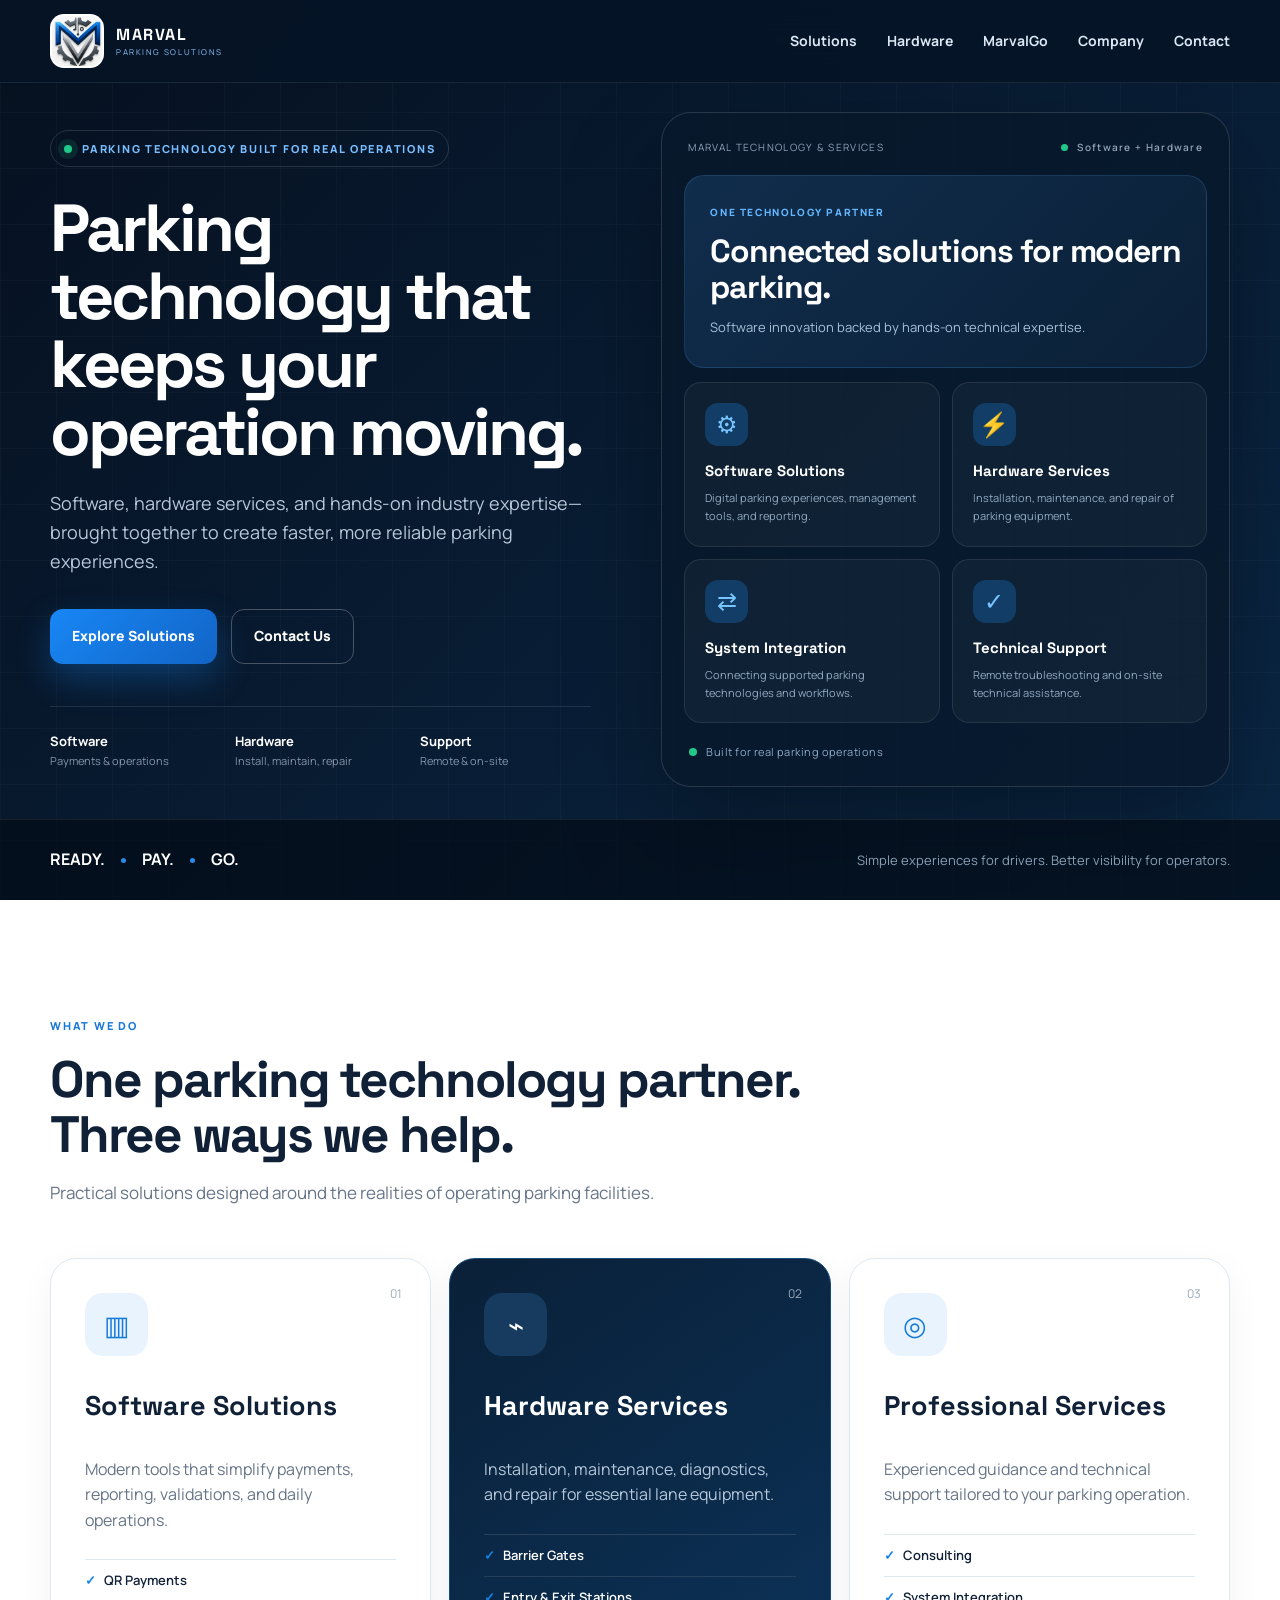
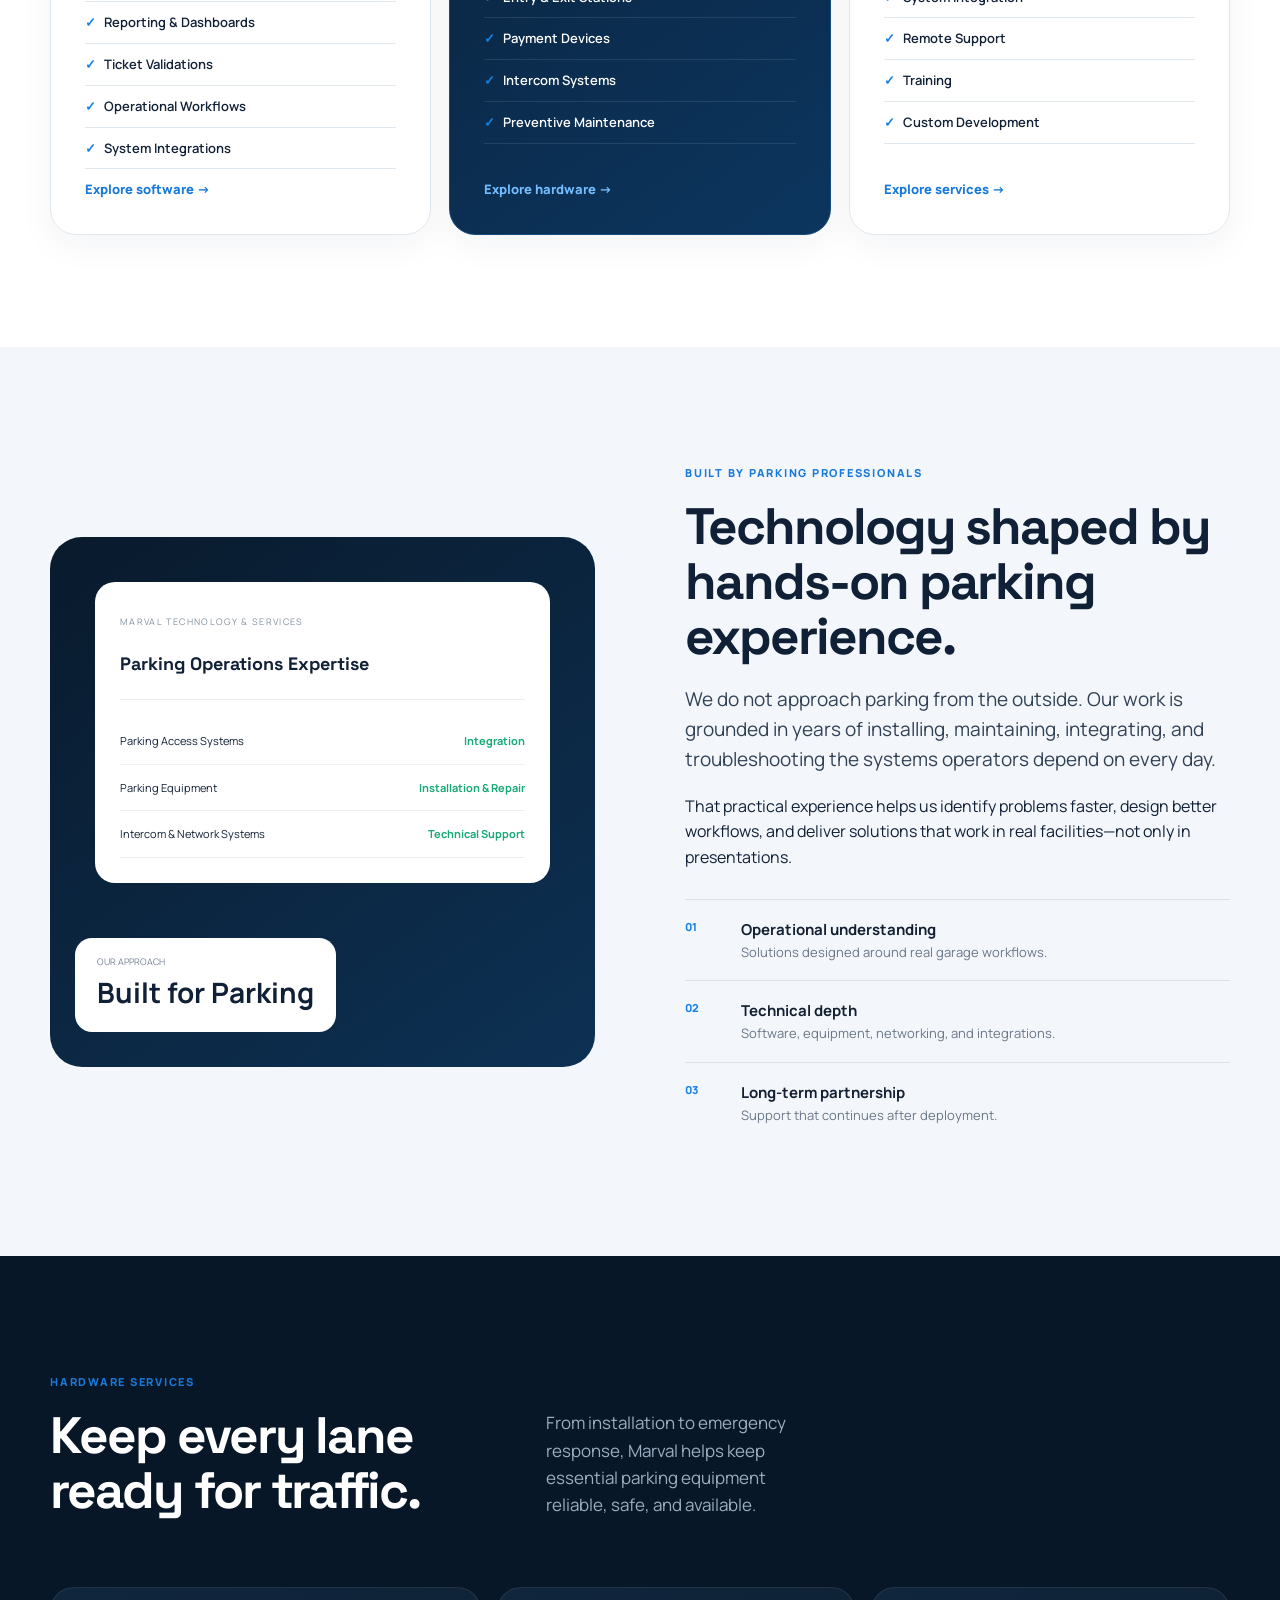
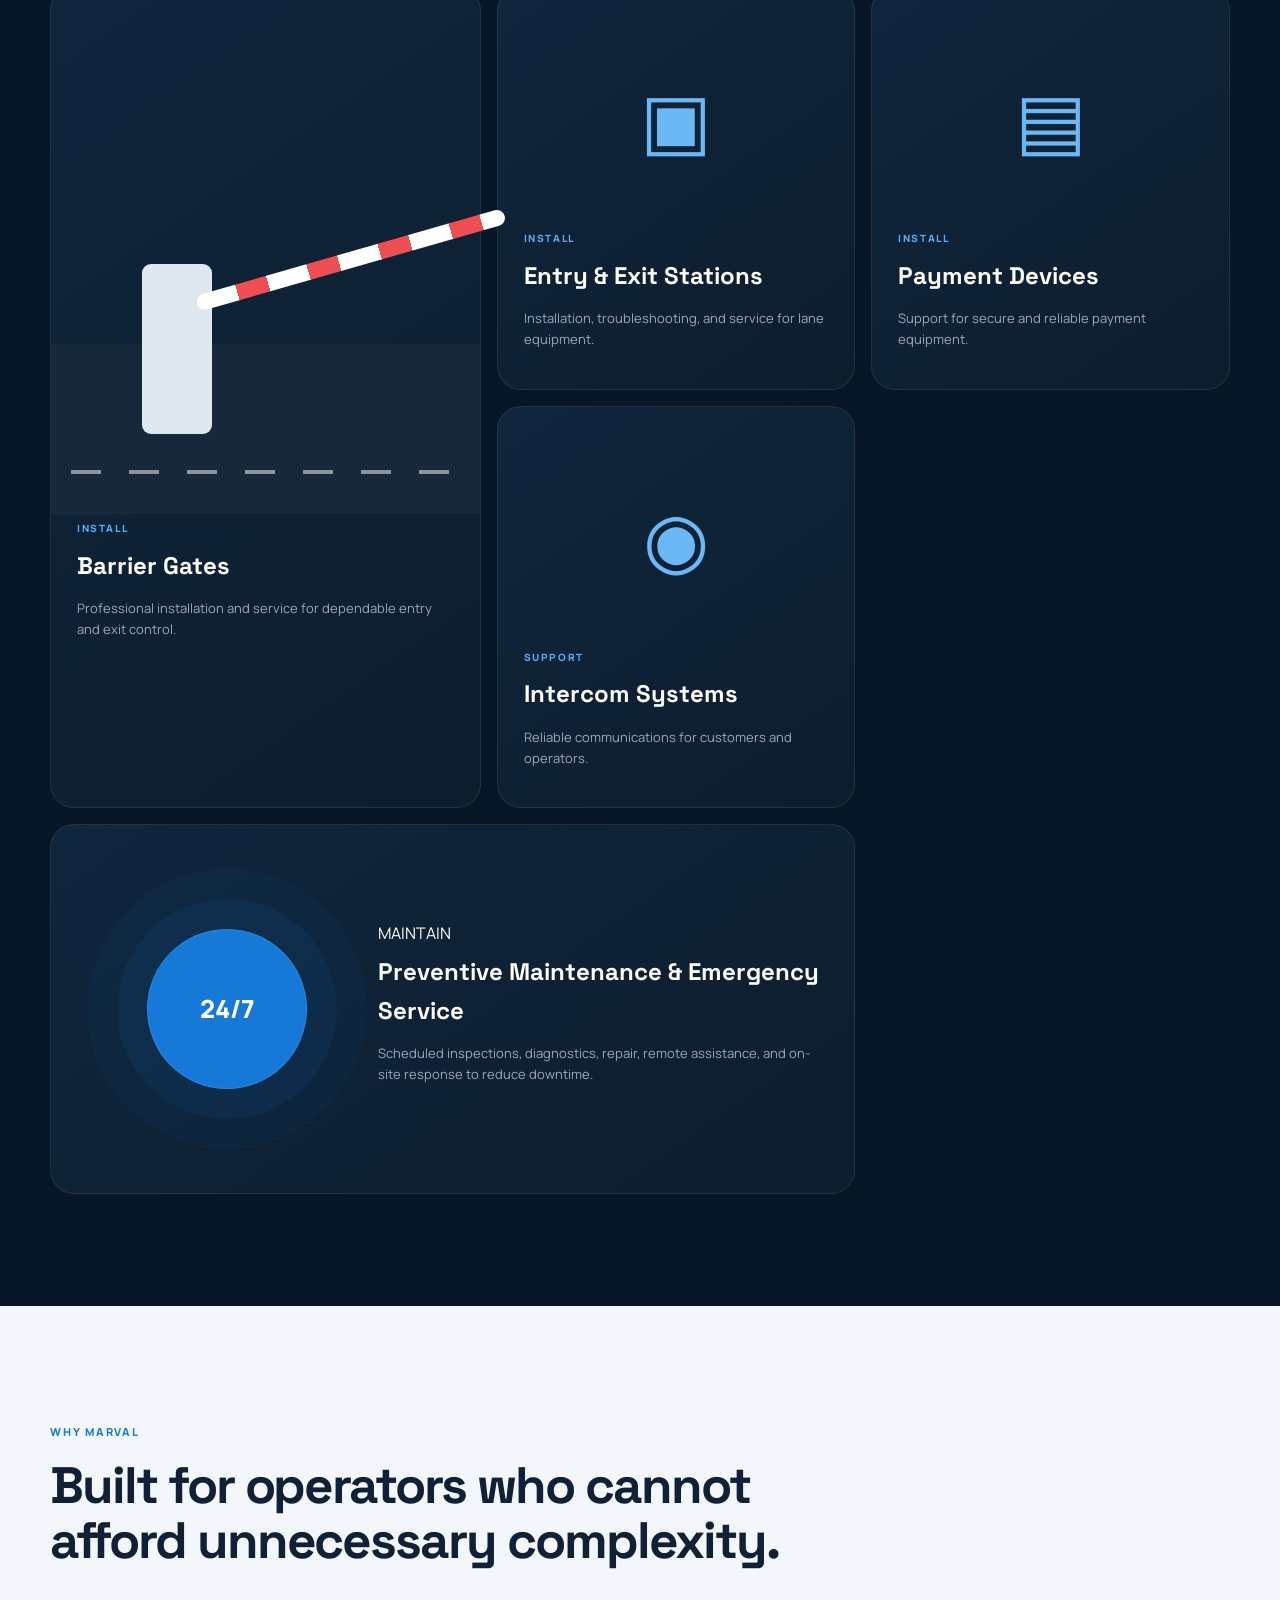
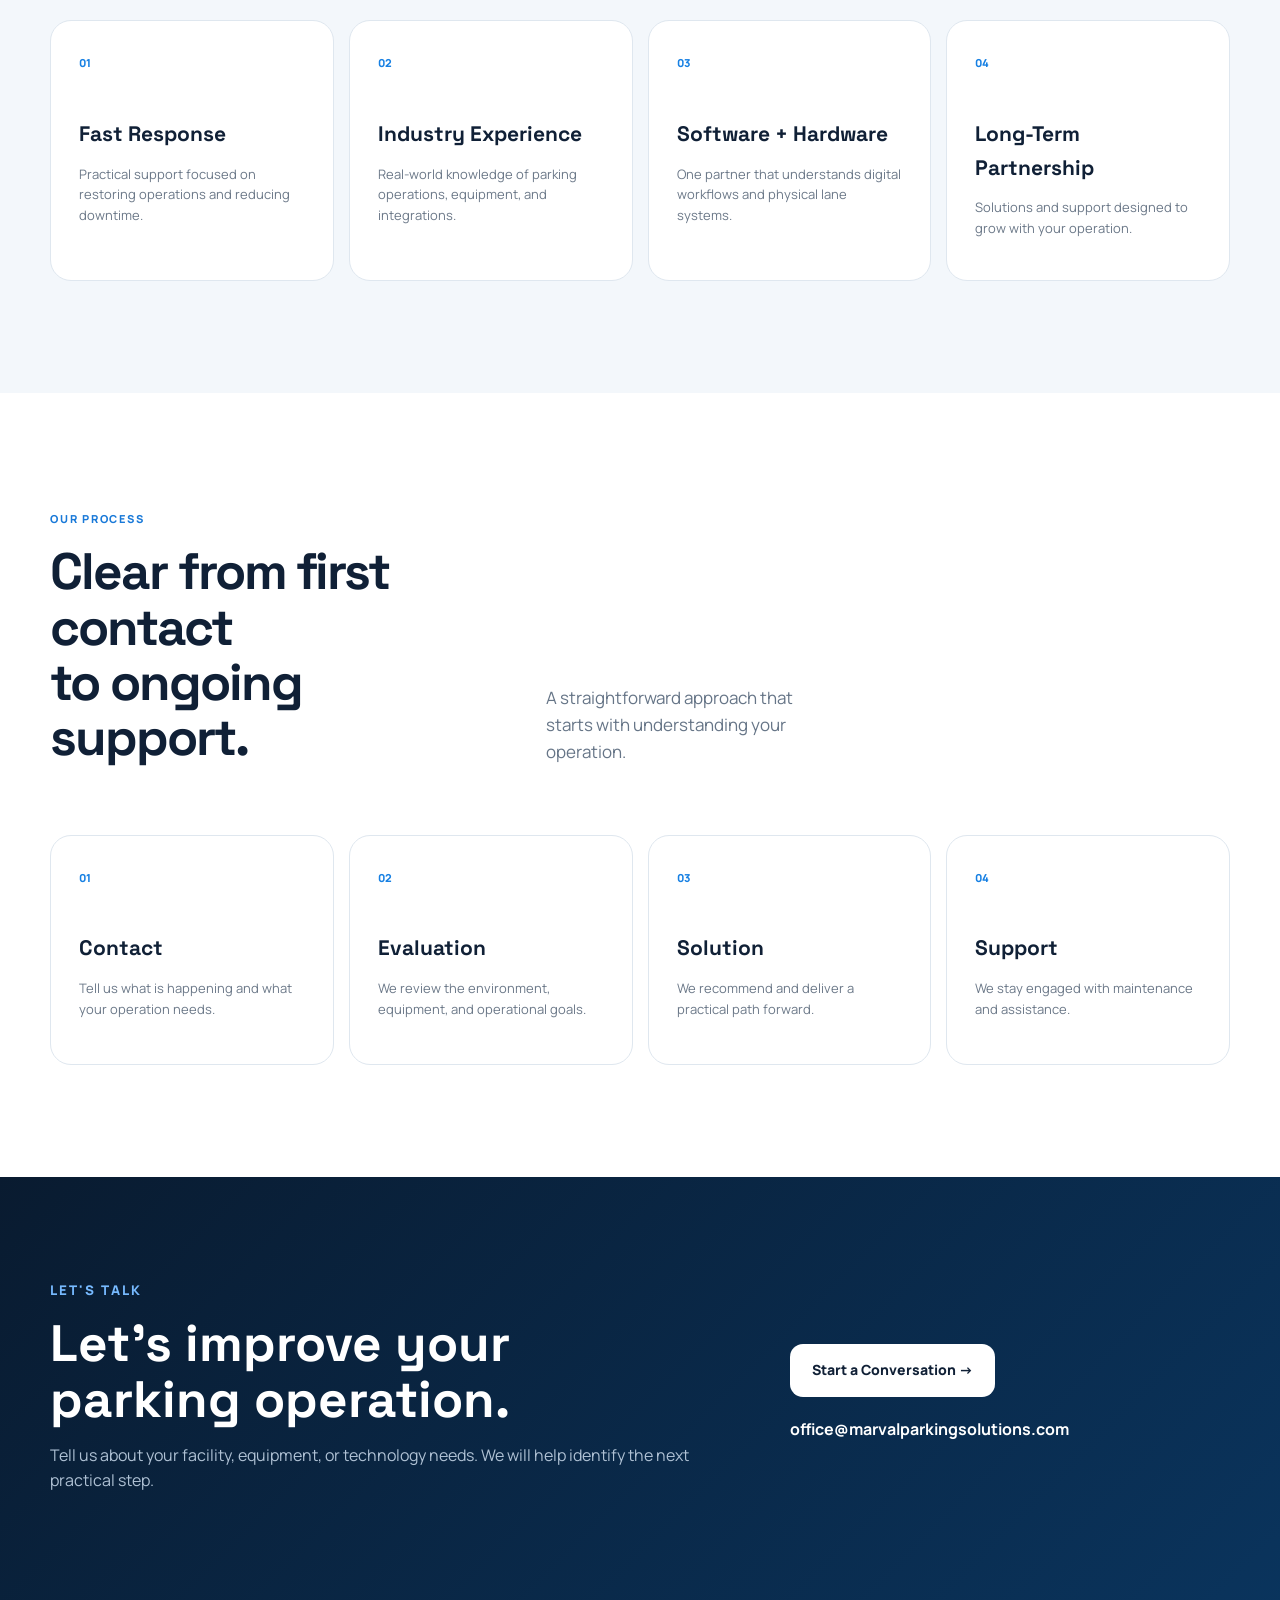
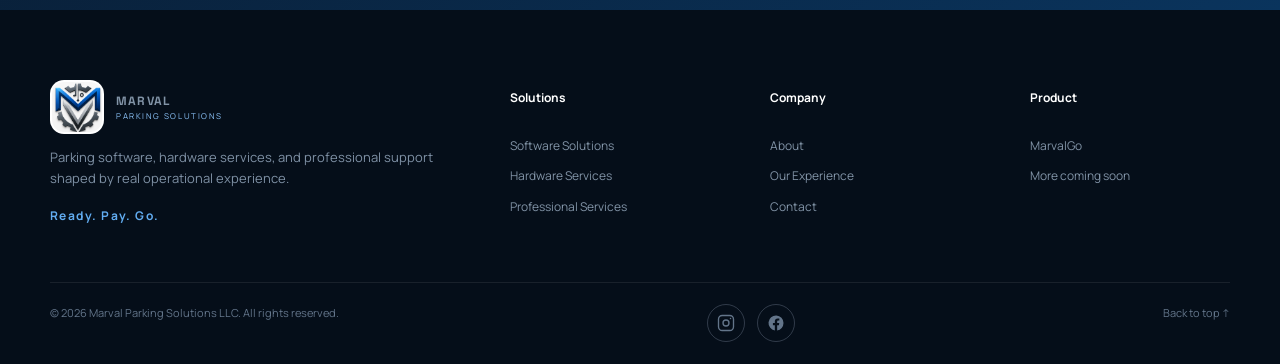
==== commit bfd99833: "feat: refresh website, ticketless parking and social footers" ====
--- a/index.html
+++ b/index.html
@@ -1,9 +1,69 @@
 <!doctype html><html lang="en"><head><meta charset="utf-8"><meta name="viewport" content="width=device-width,initial-scale=1"><meta name="theme-color" content="#061427"><meta name="description" content="Parking software, hardware services, and professional support built from real parking operations."><title>Marval Parking Solutions | Parking Technology</title><link rel="icon" href="assets/favicon.png"><link rel="preconnect" href="https://fonts.googleapis.com"><link rel="preconnect" href="https://fonts.gstatic.com" crossorigin><link href="https://fonts.googleapis.com/css2?family=Manrope:wght@400;500;600;700;800&family=Space+Grotesk:wght@600;700&display=swap" rel="stylesheet"><link rel="stylesheet" href="styles.css"><script>if("scrollRestoration" in history){history.scrollRestoration="manual";}window.addEventListener("load",function(){window.scrollTo(0,0);});</script></head><body id="top"><a class="skip-link" href="#main">Skip to content</a><header class="site-header"><div class="container nav"><a class="brand" href="index.html" aria-label="Marval Parking Solutions home"><img src="assets/marval-emblem.png" alt=""><span><b>MARVAL</b><small>PARKING SOLUTIONS</small></span></a><button class="menu-toggle" aria-label="Open menu" aria-expanded="false"><span></span><span></span><span></span></button><nav class="primary-nav"><a href="solutions.html">Solutions</a><a href="hardware.html">Hardware</a><a href="marvalgo.html">MarvalGo</a><a href="company.html">Company</a><a href="contact.html">Contact</a></nav></div></header><main id="main">
-<section class="hero"><div class="hero-grid-bg"></div><div class="container hero-grid"><div class="hero-copy"><div class="eyebrow"><i></i> PARKING TECHNOLOGY BUILT FOR REAL OPERATIONS</div><h1>Parking technology that keeps your operation moving.</h1><p>Software, hardware services, and hands-on industry expertise—brought together to create faster, more reliable parking experiences.</p><div class="actions"><a class="btn primary" href="solutions.html">Explore Solutions</a><a class="btn secondary" href="contact.html">Contact Us</a></div><div class="proof"><div><b>Software</b><span>Payments & operations</span></div><div><b>Hardware</b><span>Install, maintain, repair</span></div><div><b>Support</b><span>Remote & on-site</span></div></div></div><div class="journey-card"><div class="journey-head"><span>LIVE PARKING JOURNEY</span><b><i></i> Operational</b></div><div class="garage-scene"><div class="car"><span></span><i></i><i></i></div><div class="station"><span></span></div><div class="barrier"><span></span><i></i></div><b class="exit-sign">EXIT</b></div><div class="journey-steps"><article class="active"><span>1</span><div><b>Ticket detected</b><small>Entry confirmed</small></div></article><article><span>2</span><div><b>QR scanned</b><small>Ticket loaded</small></div></article><article><span>3</span><div><b>Payment approved</b><small>Secure transaction</small></div></article><article><span>4</span><div><b>Ready to exit</b><small>Gate opens</small></div></article></div><aside class="payment-badge">✓ <span><b>Payment Approved</b><small>$18.00 • Visa •••• 4242</small></span></aside></div></div><div class="tagbar"><div class="container"><b>READY.</b><i></i><b>PAY.</b><i></i><b>GO.</b><span>Simple experiences for drivers. Better visibility for operators.</span></div></div></section>
+<section class="hero"><div class="hero-grid-bg"></div><div class="container hero-grid"><div class="hero-copy"><div class="eyebrow"><i></i> PARKING TECHNOLOGY BUILT FOR REAL OPERATIONS</div><h1>Parking technology that keeps your operation moving.</h1><p>Software, hardware services, and hands-on industry expertise—brought together to create faster, more reliable parking experiences.</p><div class="actions"><a class="btn primary" href="solutions.html">Explore Solutions</a><a class="btn secondary" href="contact.html">Contact Us</a></div><div class="proof"><div><b>Software</b><span>Payments & operations</span></div><div><b>Hardware</b><span>Install, maintain, repair</span></div><div><b>Support</b><span>Remote & on-site</span></div></div></div><div class="journey-card marval-showcase">
+  <div class="journey-head">
+    <span>MARVAL TECHNOLOGY &amp; SERVICES</span>
+    <b><i></i> Software + Hardware</b>
+  </div>
+
+  <div class="marval-showcase-intro">
+    <span>ONE TECHNOLOGY PARTNER</span>
+    <h2>Connected solutions for modern parking.</h2>
+    <p>Software innovation backed by hands-on technical expertise.</p>
+  </div>
+
+  <div class="marval-showcase-grid">
+    <article>
+      <span class="marval-showcase-icon">&#9881;</span>
+      <h3>Software Solutions</h3>
+      <p>Digital parking experiences, management tools, and reporting.</p>
+    </article>
+    <article>
+      <span class="marval-showcase-icon">&#9889;</span>
+      <h3>Hardware Services</h3>
+      <p>Installation, maintenance, and repair of parking equipment.</p>
+    </article>
+    <article>
+      <span class="marval-showcase-icon">&#8644;</span>
+      <h3>System Integration</h3>
+      <p>Connecting supported parking technologies and workflows.</p>
+    </article>
+    <article>
+      <span class="marval-showcase-icon">&#10003;</span>
+      <h3>Technical Support</h3>
+      <p>Remote troubleshooting and on-site technical assistance.</p>
+    </article>
+  </div>
+
+  <div class="marval-showcase-bottom">
+    <span class="marval-showcase-dot"></span>
+    Built for real parking operations
+  </div>
+</div></div><div class="tagbar"><div class="container"><b>READY.</b><i></i><b>PAY.</b><i></i><b>GO.</b><span>Simple experiences for drivers. Better visibility for operators.</span></div></div></section>
 <section class="section"><div class="container"><div class="heading"><small>WHAT WE DO</small><h2>One parking technology partner.<br>Three ways we help.</h2><p>Practical solutions designed around the realities of operating parking facilities.</p></div><div class="service-cards"><article><em>01</em><div class="service-icon">▥</div><h3>Software Solutions</h3><p>Modern tools that simplify payments, reporting, validations, and daily operations.</p><ul><li>QR Payments</li><li>Reporting & Dashboards</li><li>Ticket Validations</li><li>Operational Workflows</li><li>System Integrations</li></ul><a href="solutions.html">Explore software →</a></article><article class="featured"><em>02</em><div class="service-icon">⌁</div><h3>Hardware Services</h3><p>Installation, maintenance, diagnostics, and repair for essential lane equipment.</p><ul><li>Barrier Gates</li><li>Entry & Exit Stations</li><li>Payment Devices</li><li>Intercom Systems</li><li>Preventive Maintenance</li></ul><a href="hardware.html">Explore hardware →</a></article><article><em>03</em><div class="service-icon">◎</div><h3>Professional Services</h3><p>Experienced guidance and technical support tailored to your parking operation.</p><ul><li>Consulting</li><li>System Integration</li><li>Remote Support</li><li>Training</li><li>Custom Development</li></ul><a href="solutions.html#professional">Explore services →</a></article></div></div></section>
-<section class="section light"><div class="container split-grid"><div class="ops-panel"><div class="ops-window"><small>OPERATIONAL VIEW</small><h3>All Systems Online <i></i></h3><div><span>Entry Lane 01</span><b>Online</b></div><div><span>Exit Lane 02</span><b>Online</b></div><div><span>Intercom Network</span><b>Online</b></div></div><aside><small>TODAY'S UPTIME</small><b>99.9%</b></aside></div><div><small class="kicker">BUILT BY PARKING PROFESSIONALS</small><h2>Technology shaped by hands-on parking experience.</h2><p class="lead">We do not approach parking from the outside. Our work is grounded in years of installing, maintaining, integrating, and troubleshooting the systems operators depend on every day.</p><p>That practical experience helps us identify problems faster, design better workflows, and deliver solutions that work in real facilities—not only in presentations.</p><div class="number-list"><div><span>01</span><p><b>Operational understanding</b>Solutions designed around real garage workflows.</p></div><div><span>02</span><p><b>Technical depth</b>Software, equipment, networking, and integrations.</p></div><div><span>03</span><p><b>Long-term partnership</b>Support that continues after deployment.</p></div></div></div></div></section>
+<section class="section light"><div class="container split-grid"><div class="ops-panel"><div class="ops-window"><small>MARVAL TECHNOLOGY &amp; SERVICES</small><h3>Parking Operations Expertise</h3><div><span>Parking Access Systems</span><b>Integration</b></div><div><span>Parking Equipment</span><b>Installation &amp; Repair</b></div><div><span>Intercom &amp; Network Systems</span><b>Technical Support</b></div></div><aside><small>OUR APPROACH</small><b>Built for Parking</b></aside></div><div><small class="kicker">BUILT BY PARKING PROFESSIONALS</small><h2>Technology shaped by hands-on parking experience.</h2><p class="lead">We do not approach parking from the outside. Our work is grounded in years of installing, maintaining, integrating, and troubleshooting the systems operators depend on every day.</p><p>That practical experience helps us identify problems faster, design better workflows, and deliver solutions that work in real facilities—not only in presentations.</p><div class="number-list"><div><span>01</span><p><b>Operational understanding</b>Solutions designed around real garage workflows.</p></div><div><span>02</span><p><b>Technical depth</b>Software, equipment, networking, and integrations.</p></div><div><span>03</span><p><b>Long-term partnership</b>Support that continues after deployment.</p></div></div></div></div></section>
 <section class="section dark-section"><div class="container"><div class="heading split-heading"><div><small>HARDWARE SERVICES</small><h2>Keep every lane<br>ready for traffic.</h2></div><p>From installation to emergency response, Marval helps keep essential parking equipment reliable, safe, and available.</p></div><div class="hardware-grid"><article class="gate-card"><div class="gate-illustration"><div class="cabinet"></div><div class="arm"></div><div class="road"></div></div><span>INSTALL</span><h3>Barrier Gates</h3><p>Professional installation and service for dependable entry and exit control.</p></article><article><div class="device-art">▣</div><span>INSTALL</span><h3>Entry & Exit Stations</h3><p>Installation, troubleshooting, and service for lane equipment.</p></article><article><div class="device-art">▤</div><span>INSTALL</span><h3>Payment Devices</h3><p>Support for secure and reliable payment equipment.</p></article><article><div class="device-art">◉</div><span>SUPPORT</span><h3>Intercom Systems</h3><p>Reliable communications for customers and operators.</p></article><article class="wide"><div class="rings">24/7</div><div><span>MAINTAIN</span><h3>Preventive Maintenance & Emergency Service</h3><p>Scheduled inspections, diagnostics, repair, remote assistance, and on-site response to reduce downtime.</p></div></article></div></div></section>
 
 <section class="section light"><div class="container"><div class="heading"><small>WHY MARVAL</small><h2>Built for operators who cannot afford unnecessary complexity.</h2></div><div class="why-grid"><article><span>01</span><h3>Fast Response</h3><p>Practical support focused on restoring operations and reducing downtime.</p></article><article><span>02</span><h3>Industry Experience</h3><p>Real-world knowledge of parking operations, equipment, and integrations.</p></article><article><span>03</span><h3>Software + Hardware</h3><p>One partner that understands digital workflows and physical lane systems.</p></article><article><span>04</span><h3>Long-Term Partnership</h3><p>Solutions and support designed to grow with your operation.</p></article></div></div></section>
 <section class="section"><div class="container"><div class="heading split-heading"><div><small>OUR PROCESS</small><h2>Clear from first contact<br>to ongoing support.</h2></div><p>A straightforward approach that starts with understanding your operation.</p></div><div class="process-grid"><article><span>01</span><h3>Contact</h3><p>Tell us what is happening and what your operation needs.</p></article><article><span>02</span><h3>Evaluation</h3><p>We review the environment, equipment, and operational goals.</p></article><article><span>03</span><h3>Solution</h3><p>We recommend and deliver a practical path forward.</p></article><article><span>04</span><h3>Support</h3><p>We stay engaged with maintenance and assistance.</p></article></div></div></section>
-<section class="cta-section"><div class="container cta-grid"><div><small>LET'S TALK</small><h2>Let's improve your parking operation.</h2><p>Tell us about your facility, equipment, or technology needs. We will help identify the next practical step.</p></div><div><a class="btn light-btn" href="contact.html">Start a Conversation →</a><a href="mailto:office@marvalparkingsolutions.com">office@marvalparkingsolutions.com</a></div></div></section></main><footer class="site-footer"><div class="container footer-grid"><div class="footer-brand"><a class="brand" href="index.html"><img src="assets/marval-emblem.png" alt=""><span><b>MARVAL</b><small>PARKING SOLUTIONS</small></span></a><p>Parking software, hardware services, and professional support shaped by real operational experience.</p><strong>Ready. Pay. Go.</strong></div><div><h4>Solutions</h4><a href="solutions.html">Software Solutions</a><a href="hardware.html">Hardware Services</a><a href="solutions.html#professional">Professional Services</a></div><div><h4>Company</h4><a href="company.html">About</a><a href="company.html#experience">Our Experience</a><a href="contact.html">Contact</a></div><div><h4>Product</h4><a href="marvalgo.html">MarvalGo</a><span>More coming soon</span></div></div><div class="container footer-bottom"><span>© <span id="year"></span> Marval Parking Solutions LLC.</span><a href="#top">Back to top ↑</a></div></footer><script src="app.js"></script></body></html>+<section class="cta-section"><div class="container cta-grid"><div><small>LET'S TALK</small><h2>Let's improve your parking operation.</h2><p>Tell us about your facility, equipment, or technology needs. We will help identify the next practical step.</p></div><div><a class="btn light-btn" href="contact.html">Start a Conversation →</a><a href="mailto:office@marvalparkingsolutions.com">office@marvalparkingsolutions.com</a></div></div></section></main><footer class="site-footer"><div class="container footer-grid"><div class="footer-brand"><a class="brand" href="index.html"><img src="assets/marval-emblem.png" alt=""><span><b>MARVAL</b><small>PARKING SOLUTIONS</small></span></a><p>Parking software, hardware services, and professional support shaped by real operational experience.</p><strong>Ready. Pay. Go.</strong></div><div><h4>Solutions</h4><a href="solutions.html">Software Solutions</a><a href="hardware.html">Hardware Services</a><a href="solutions.html#professional">Professional Services</a></div><div><h4>Company</h4><a href="company.html">About</a><a href="company.html#experience">Our Experience</a><a href="contact.html">Contact</a></div><div><h4>Product</h4><a href="marvalgo.html">MarvalGo</a><span>More coming soon</span></div></div><div class="container footer-bottom"><span>&copy; <span id="year"></span> Marval Parking Solutions LLC. All rights reserved.</span><div class="marval-footer-social" aria-label="Marval social media">
+  <a href="https://www.instagram.com/marvalparkingsolutions/"
+     target="_blank" rel="noopener noreferrer"
+     aria-label="Marval Parking Solutions on Instagram"
+     title="Instagram">
+    <svg viewBox="0 0 24 24" fill="none" stroke="currentColor"
+         stroke-width="1.8" stroke-linecap="round" stroke-linejoin="round"
+         aria-hidden="true">
+      <rect x="2" y="2" width="20" height="20" rx="5"/>
+      <circle cx="12" cy="12" r="4"/>
+      <circle cx="18" cy="6" r="1" fill="currentColor" stroke="none"/>
+    </svg>
+  </a>
+  <a href="https://www.facebook.com/marvalparkingsolutions"
+     target="_blank" rel="noopener noreferrer"
+     aria-label="Marval Parking Solutions on Facebook"
+     title="Facebook">
+    <svg viewBox="0 0 24 24" fill="currentColor" aria-hidden="true">
+      <path d="M22 12a10 10 0 1 0-11.56 9.88v-6.99H7.9V12h2.54V9.8c0-2.51 1.49-3.9 3.77-3.9 1.09 0 2.23.19 2.23.19v2.46h-1.26c-1.24 0-1.63.77-1.63 1.56V12h2.78l-.44 2.89h-2.34v6.99A10 10 0 0 0 22 12Z"/>
+    </svg>
+  </a>
+</div><a href="#top">Back to top ↑</a></div></footer><script src="app.js"></script></body></html>
--- a/styles.css
+++ b/styles.css
@@ -93,3 +93,612 @@
 .mg-cta{background:linear-gradient(135deg,#0a66bd,#148cf2);color:#fff;padding:85px 0}.mg-cta-inner{display:flex;align-items:center;justify-content:space-between;gap:60px}.mg-cta-inner>div{max-width:760px}.mg-cta span{font-size:10px;letter-spacing:.16em;font-weight:800}.mg-cta h2{margin:10px 0}.mg-cta p{color:#d0e6fa;margin:0}.mg-cta .button{min-width:190px}
 @media(max-width:980px){.mg-hero-grid,.mg-benefits-grid,.mg-security-grid{grid-template-columns:1fr}.mg-hero-copy{text-align:center}.mg-hero-copy>p{margin:auto}.mg-hero-actions{justify-content:center}.mg-trust-row{text-align:left}.mg-visual{min-height:690px}.mg-steps-grid,.mg-operator-grid{grid-template-columns:1fr 1fr}.mg-cta-inner{flex-direction:column;align-items:flex-start}.mg-gate-scene{right:3%}}
 @media(max-width:640px){.mg-hero{padding-top:72px}.mg-hero-grid{padding-top:65px;gap:35px}.mg-hero h1{font-size:45px}.mg-hero-actions{flex-direction:column}.mg-trust-row{grid-template-columns:1fr}.mg-trust-row div{padding:8px 0;border-bottom:1px solid rgba(255,255,255,.07)}.mg-phone{width:282px;height:585px}.mg-float{padding:8px 10px}.mg-float-scan{left:-7px;top:170px}.mg-float-pay{right:-7px;bottom:145px}.mg-gate-scene{display:none}.mg-tagline-bar span{display:none}.mg-section{padding:80px 0}.mg-steps-grid,.mg-operator-grid{grid-template-columns:1fr}.mg-steps-grid article{min-height:250px}.mg-benefits-grid{gap:45px}.mg-driver-panel{padding:20px}.mg-journey-line{grid-template-columns:1fr;gap:11px}.mg-journey-line>i{width:2px;height:17px;margin:auto}.mg-security-visual{min-height:390px}.mg-security-ring.r3{width:350px;height:350px}.mg-security-chip{font-size:8px}.mg-cta .button{width:100%}}
+
+/* V11.1 shared navigation alignment */
+.primary-nav a.active{color:#fff;position:relative}
+.primary-nav a.active:after{content:"";position:absolute;left:0;right:0;bottom:-10px;height:2px;background:#2995f3;border-radius:2px}
+@media(max-width:980px){.primary-nav a.active:after{bottom:-4px}}
+
+/* ============================================================
+   MARVALGO - PARKING EXPERIENCES
+   ============================================================ */
+
+.marvalgo-page .mg-experiences {
+    background: #f4f8fc;
+}
+
+.mg-experiences-grid {
+    display: grid;
+    grid-template-columns: repeat(2, minmax(0, 1fr));
+    gap: 28px;
+}
+
+.mg-experience-card {
+    background: #ffffff;
+    border: 1px solid #dce7f2;
+    border-radius: 24px;
+    padding: 42px;
+    box-shadow: 0 18px 45px rgba(7, 20, 38, 0.06);
+    transition: transform 0.25s ease, box-shadow 0.25s ease;
+}
+
+.mg-experience-card:hover {
+    transform: translateY(-5px);
+    box-shadow: 0 24px 55px rgba(7, 20, 38, 0.12);
+}
+
+.mg-experience-label {
+    display: inline-block;
+    padding: 9px 14px;
+    border-radius: 100px;
+    background: #eaf4ff;
+    color: #1268b3;
+    font-size: 11px;
+    font-weight: 800;
+    letter-spacing: 0.12em;
+}
+
+.mg-experience-card h3 {
+    font-family: "Space Grotesk", sans-serif;
+    font-size: clamp(30px, 3vw, 42px);
+    color: #071426;
+    margin: 22px 0 14px;
+    letter-spacing: -0.04em;
+}
+
+.mg-experience-card > p {
+    color: #657386;
+    font-size: 16px;
+    line-height: 1.7;
+}
+
+.mg-experience-card ol {
+    margin: 30px 0 0;
+    padding-left: 24px;
+}
+
+.mg-experience-card li {
+    color: #33465c;
+    padding: 8px 0 8px 6px;
+    line-height: 1.6;
+}
+
+.mg-experience-card li::marker {
+    color: #147bd1;
+    font-weight: 800;
+}
+
+.mg-development-note {
+    text-align: center;
+    margin: 34px auto 0;
+    max-width: 720px;
+    font-size: 13px;
+    line-height: 1.7;
+    color: #657386;
+}
+
+@media (max-width: 768px) {
+    .mg-experiences-grid {
+        grid-template-columns: 1fr;
+        gap: 20px;
+    }
+
+    .mg-experience-card {
+        padding: 28px;
+    }
+}
+
+
+/* MARVALGO PRODUCT SHOWCASE */
+
+.marvalgo-page .mg-product-showcase {
+    width: 100%;
+    max-width: 520px;
+    margin: 0 auto;
+    padding: 30px;
+    border: 1px solid rgba(255,255,255,0.18);
+    border-radius: 26px;
+    background: linear-gradient(145deg, #142d4b, #09192e);
+    box-shadow: 0 28px 70px rgba(0,0,0,0.25);
+    color: #ffffff;
+}
+
+.mg-showcase-eyebrow {
+    display: inline-block;
+    margin-bottom: 14px;
+    color: #72c5ff;
+    font-size: 11px;
+    font-weight: 800;
+    letter-spacing: 0.16em;
+}
+
+.mg-showcase-header h2 {
+    color: #ffffff;
+    font-size: clamp(24px, 2.5vw, 32px);
+    line-height: 1.2;
+    letter-spacing: -0.035em;
+    margin: 0 0 12px;
+}
+
+.mg-showcase-header p {
+    color: #b9cbe0;
+    font-size: 14px;
+    line-height: 1.65;
+    margin: 0;
+}
+
+.mg-showcase-options {
+    display: grid;
+    gap: 14px;
+    margin-top: 26px;
+}
+
+.mg-showcase-option {
+    display: flex;
+    align-items: flex-start;
+    gap: 16px;
+    padding: 20px;
+    background: rgba(255,255,255,0.07);
+    border: 1px solid rgba(255,255,255,0.12);
+    border-radius: 16px;
+}
+
+.mg-showcase-icon {
+    flex: 0 0 42px;
+    width: 42px;
+    height: 42px;
+    display: flex;
+    align-items: center;
+    justify-content: center;
+    border-radius: 12px;
+    background: #197bd0;
+    color: #ffffff;
+    font-size: 13px;
+    font-weight: 800;
+}
+
+.mg-showcase-option strong {
+    display: block;
+    color: #ffffff;
+    font-size: 17px;
+    margin-bottom: 6px;
+}
+
+.mg-showcase-option p {
+    color: #b9cbe0;
+    font-size: 13px;
+    line-height: 1.6;
+    margin: 0;
+}
+
+.mg-showcase-gateway {
+    margin-top: 18px;
+    padding: 20px;
+    border: 1px solid rgba(80,170,255,0.35);
+    border-radius: 16px;
+    background: rgba(24,112,195,0.14);
+}
+
+.mg-showcase-gateway span {
+    display: block;
+    color: #83c9ff;
+    font-size: 10px;
+    font-weight: 800;
+    letter-spacing: 0.13em;
+    margin-bottom: 8px;
+}
+
+.mg-showcase-gateway strong {
+    display: block;
+    color: #ffffff;
+    font-size: 18px;
+    margin-bottom: 6px;
+}
+
+.mg-showcase-gateway p {
+    color: #b9cbe0;
+    font-size: 13px;
+    line-height: 1.6;
+    margin: 0;
+}
+
+.mg-showcase-disclaimer {
+    margin: 18px 0 0;
+    color: #a7bbd0;
+    font-size: 11px;
+    line-height: 1.6;
+    text-align: center;
+}
+
+@media (max-width: 768px) {
+    .marvalgo-page .mg-product-showcase {
+        max-width: 100%;
+        padding: 22px;
+    }
+
+    .mg-showcase-option {
+        padding: 16px;
+    }
+}
+
+/* MARVALGO TICKETLESS WORKFLOW ICONS */
+.mg-step-icon.vehicle::before {
+  content: "";
+  position: absolute;
+  width: 42px;
+  height: 25px;
+  left: 13px;
+  top: 22px;
+  border: 3px solid #1780e1;
+  border-radius: 8px;
+  background: #fff;
+}
+.mg-step-icon.vehicle::after {
+  content: "";
+  position: absolute;
+  width: 24px;
+  height: 3px;
+  left: 22px;
+  top: 33px;
+  background: #1780e1;
+  box-shadow: 0 7px 0 #1780e1;
+}
+.mg-step-icon.confirm::before {
+  content: "";
+  position: absolute;
+  width: 38px;
+  height: 38px;
+  left: 15px;
+  top: 15px;
+  border: 3px solid #1780e1;
+  border-radius: 50%;
+  background: #fff;
+}
+.mg-step-icon.confirm::after {
+  content: "";
+  position: absolute;
+  width: 19px;
+  height: 10px;
+  left: 26px;
+  top: 27px;
+  border-left: 4px solid #16aa78;
+  border-bottom: 4px solid #16aa78;
+  transform: rotate(-45deg);
+}
+
+/* MARVALGO MOBILE HERO REFINEMENTS */
+@media (max-width: 640px) {
+
+  .mg-hero-grid {
+    padding-top: 35px;
+    gap: 35px;
+  }
+
+  .mg-hero h1 {
+    font-size: clamp(36px, 10vw, 45px);
+    line-height: 1.08;
+  }
+
+  .mg-trust-row span {
+    font-size: 12px;
+    line-height: 1.5;
+  }
+
+  .mg-trust-row b {
+    font-size: 13px;
+  }
+
+}
+
+/* MARVAL HOMEPAGE TECHNOLOGY SHOWCASE */
+
+.marval-showcase {
+    padding: 22px;
+    overflow: hidden;
+}
+
+.marval-showcase .journey-head {
+    padding: 4px 4px 20px;
+}
+
+.marval-showcase-intro {
+    padding: 28px 25px;
+    border-radius: 20px;
+    background: linear-gradient(135deg, #102d4c, #0b2037);
+    border: 1px solid rgba(103, 180, 255, .16);
+}
+
+.marval-showcase-intro > span {
+    display: block;
+    color: #64b7ff;
+    font-size: 10px;
+    font-weight: 800;
+    letter-spacing: .16em;
+    margin-bottom: 13px;
+}
+
+.marval-showcase-intro h2 {
+    color: #fff;
+    font-size: clamp(24px, 2.5vw, 34px);
+    line-height: 1.13;
+    letter-spacing: -.035em;
+    margin: 0 0 12px;
+}
+
+.marval-showcase-intro p {
+    color: #a8c0d8;
+    font-size: 13px;
+    line-height: 1.65;
+    margin: 0;
+}
+
+.marval-showcase-grid {
+    display: grid;
+    grid-template-columns: repeat(2, minmax(0, 1fr));
+    gap: 12px;
+    margin-top: 14px;
+}
+
+.marval-showcase-grid article {
+    background: rgba(255, 255, 255, .035);
+    border: 1px solid rgba(255, 255, 255, .09);
+    border-radius: 17px;
+    padding: 20px;
+    min-width: 0;
+    transition: background .2s, border-color .2s;
+}
+
+.marval-showcase-grid article:hover {
+    background: rgba(28, 128, 225, .12);
+    border-color: rgba(90, 175, 255, .38);
+}
+
+.marval-showcase-icon {
+    display: grid;
+    place-items: center;
+    width: 43px;
+    height: 43px;
+    background: #123d66;
+    border-radius: 13px;
+    color: #78c4ff;
+    font-size: 24px;
+    margin-bottom: 15px;
+}
+
+.marval-showcase-grid h3 {
+    color: #fff;
+    font-size: 15px;
+    line-height: 1.3;
+    margin: 0 0 9px;
+}
+
+.marval-showcase-grid p {
+    color: #91a9c0;
+    font-size: 11px;
+    line-height: 1.65;
+    margin: 0;
+}
+
+.marval-showcase-bottom {
+    display: flex;
+    align-items: center;
+    gap: 9px;
+    padding: 20px 5px 3px;
+    color: #8ca9c4;
+    font-size: 11px;
+    letter-spacing: .04em;
+}
+
+.marval-showcase-dot {
+    width: 8px;
+    height: 8px;
+    border-radius: 50%;
+    background: #20c989;
+}
+
+@media (max-width: 640px) {
+    .marval-showcase {
+        padding: 13px;
+    }
+
+    .marval-showcase .journey-head {
+        font-size: 9px;
+        letter-spacing: .04em;
+    }
+
+    .marval-showcase-intro {
+        padding: 23px 19px;
+    }
+
+    .marval-showcase-intro h2 {
+        font-size: 26px;
+    }
+
+    .marval-showcase-grid {
+        gap: 9px;
+    }
+
+    .marval-showcase-grid article {
+        padding: 14px;
+    }
+
+    .marval-showcase-grid h3 {
+        font-size: 13px;
+    }
+
+    .marval-showcase-grid p {
+        font-size: 10px;
+    }
+}
+/* MARVAL SOLUTIONS TICKETLESS DEMO */
+
+.marval-ticketless-screen {
+    display: flex;
+    flex-direction: column;
+    align-items: stretch;
+    text-align: left;
+    gap: 0;
+    box-sizing: border-box;
+}
+
+.marval-ticketless-screen > small {
+    display: block;
+    text-align: center;
+    color: #147cdd;
+    font-size: 10px;
+    font-weight: 800;
+    letter-spacing: .12em;
+    margin-bottom: 22px;
+}
+
+.marval-ticketless-heading {
+    text-align: center;
+    margin-bottom: 22px;
+}
+
+.marval-ticketless-heading span {
+    display: block;
+    color: #1683e7;
+    font-size: 10px;
+    font-weight: 800;
+    letter-spacing: .13em;
+    margin-bottom: 9px;
+}
+
+.marval-ticketless-heading strong {
+    display: block;
+    color: #10263d;
+    font-family: 'Space Grotesk', sans-serif;
+    font-size: 27px;
+    line-height: 1.15;
+}
+
+.marval-ticketless-heading p {
+    color: #72859a;
+    font-size: 11px;
+    margin: 9px 0 0;
+}
+
+.marval-ticketless-details {
+    background: #fff;
+    border: 1px solid #e0eaf3;
+    border-radius: 16px;
+    padding: 7px 15px;
+    box-shadow: 0 8px 25px rgba(15, 50, 85, .06);
+}
+
+.marval-ticketless-details > div {
+    display: flex;
+    align-items: center;
+    justify-content: space-between;
+    gap: 10px;
+    padding: 13px 0;
+    border-bottom: 1px solid #edf2f7;
+}
+
+.marval-ticketless-details > div:last-child {
+    border-bottom: 0;
+}
+
+.marval-ticketless-details small {
+    color: #8092a5;
+    font-size: 9px;
+    font-weight: 700;
+    letter-spacing: .05em;
+}
+
+.marval-ticketless-details b {
+    color: #142b43;
+    font-size: 11px;
+    text-align: right;
+}
+
+.marval-ticketless-action {
+    display: block;
+    background: linear-gradient(135deg, #1689f2, #1268cb);
+    color: #fff;
+    text-align: center;
+    border-radius: 12px;
+    padding: 15px 8px;
+    font-size: 12px;
+    font-weight: 800;
+    margin-top: 22px;
+    box-shadow: 0 10px 25px rgba(22, 125, 220, .2);
+}
+
+.marval-ticketless-screen > em {
+    display: block;
+    color: #7c8fa2;
+    text-align: center;
+    font-size: 9px;
+    font-style: normal;
+    margin-top: 15px;
+}
+
+.marval-ticketless-floating p {
+    margin: 0;
+}
+
+.marval-ticketless-floating small,
+.marval-ticketless-floating b {
+    display: block;
+}
+
+@media (max-width: 640px) {
+    .marval-ticketless-heading strong {
+        font-size: 23px;
+    }
+
+    .marval-ticketless-details > div {
+        padding: 11px 0;
+    }
+
+    .marval-ticketless-action {
+        margin-top: 16px;
+    }
+}
+/* MARVAL FOOTER SOCIAL LINKS */
+.marval-footer-social {
+    display: flex;
+    align-items: center;
+    justify-content: center;
+    gap: 12px;
+}
+
+.marval-footer-social a {
+    display: inline-flex;
+    align-items: center;
+    justify-content: center;
+    width: 38px;
+    height: 38px;
+    border: 1px solid rgba(148, 163, 184, .3);
+    border-radius: 50%;
+    color: inherit;
+    text-decoration: none;
+    transition: background .2s ease, color .2s ease, transform .2s ease;
+}
+
+.marval-footer-social a:hover {
+    background: #1689f2;
+    color: #fff;
+    transform: translateY(-2px);
+}
+
+.marval-footer-social a:focus-visible {
+    outline: 2px solid #1689f2;
+    outline-offset: 3px;
+}
+
+.marval-footer-social svg {
+    width: 18px;
+    height: 18px;
+}
+
+@media (max-width: 640px) {
+    .footer-bottom {
+        flex-wrap: wrap;
+        justify-content: center;
+        text-align: center;
+        gap: 15px;
+    }
+}
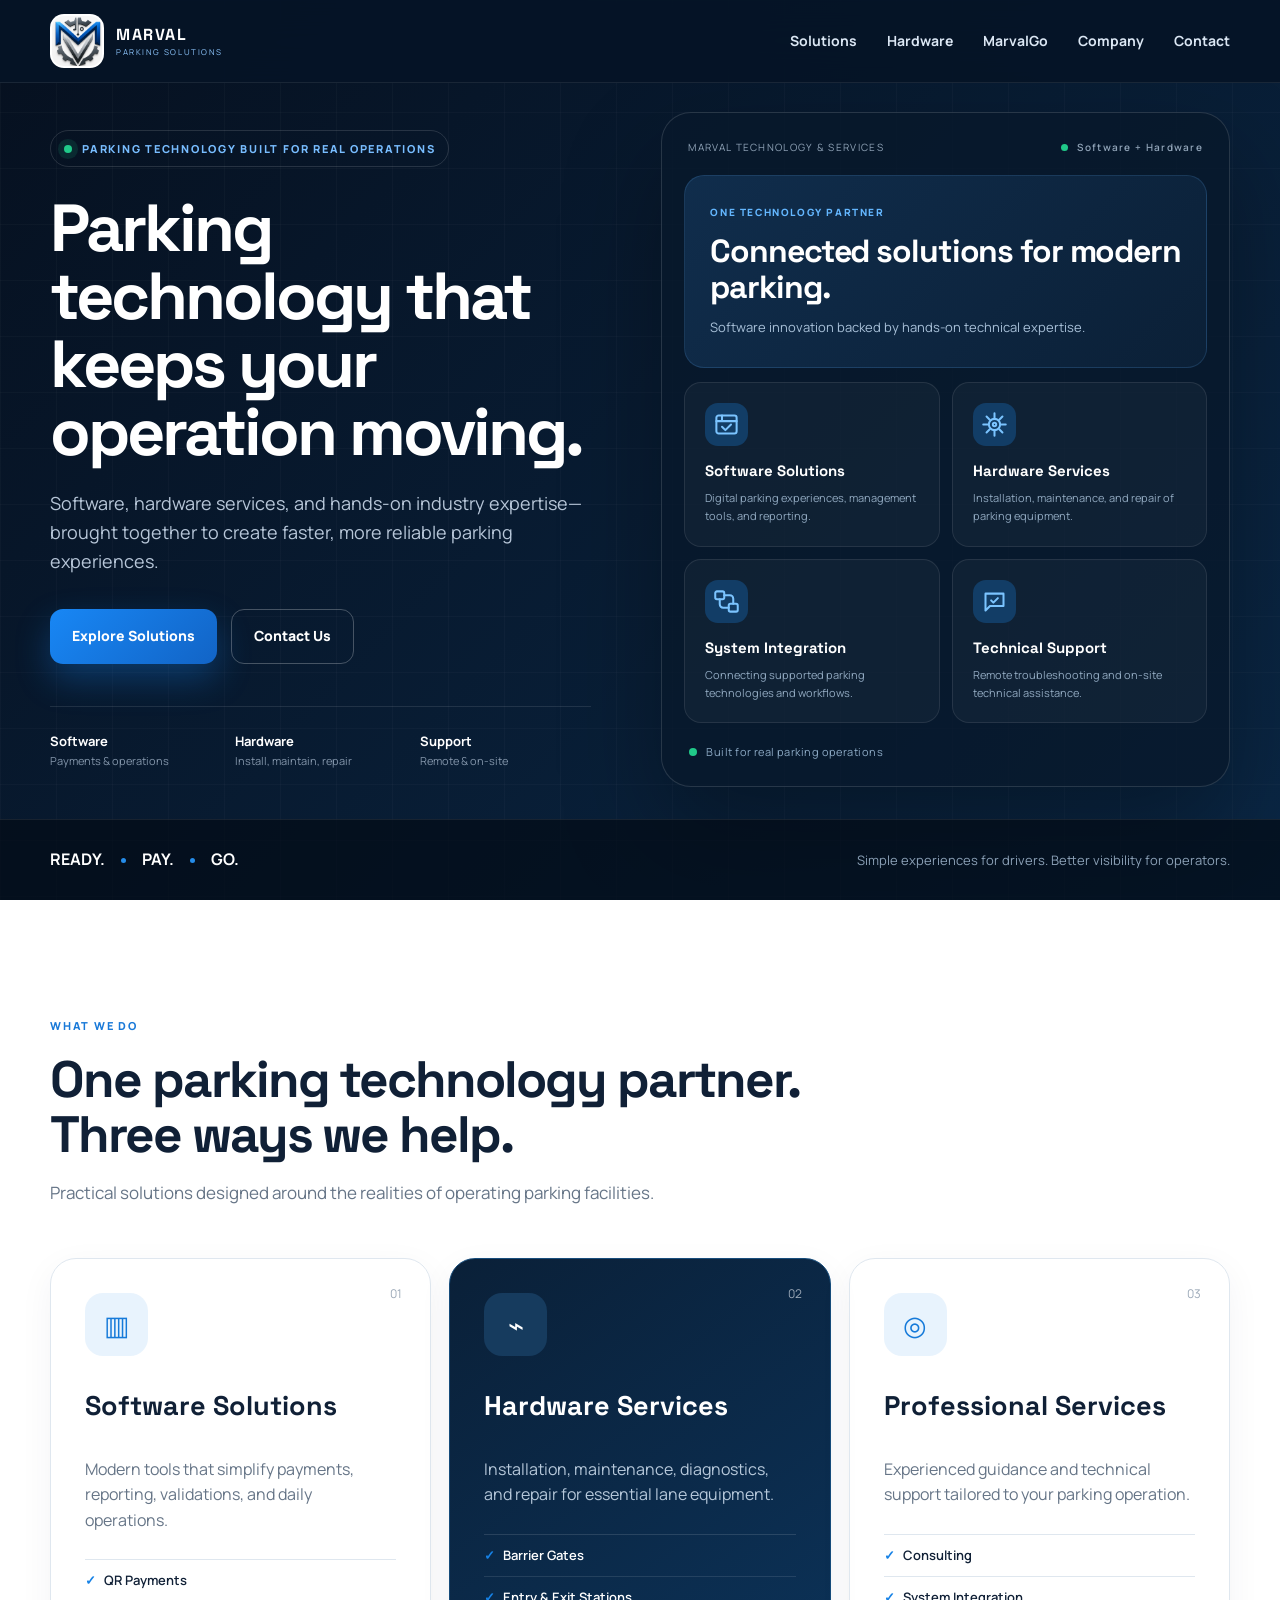
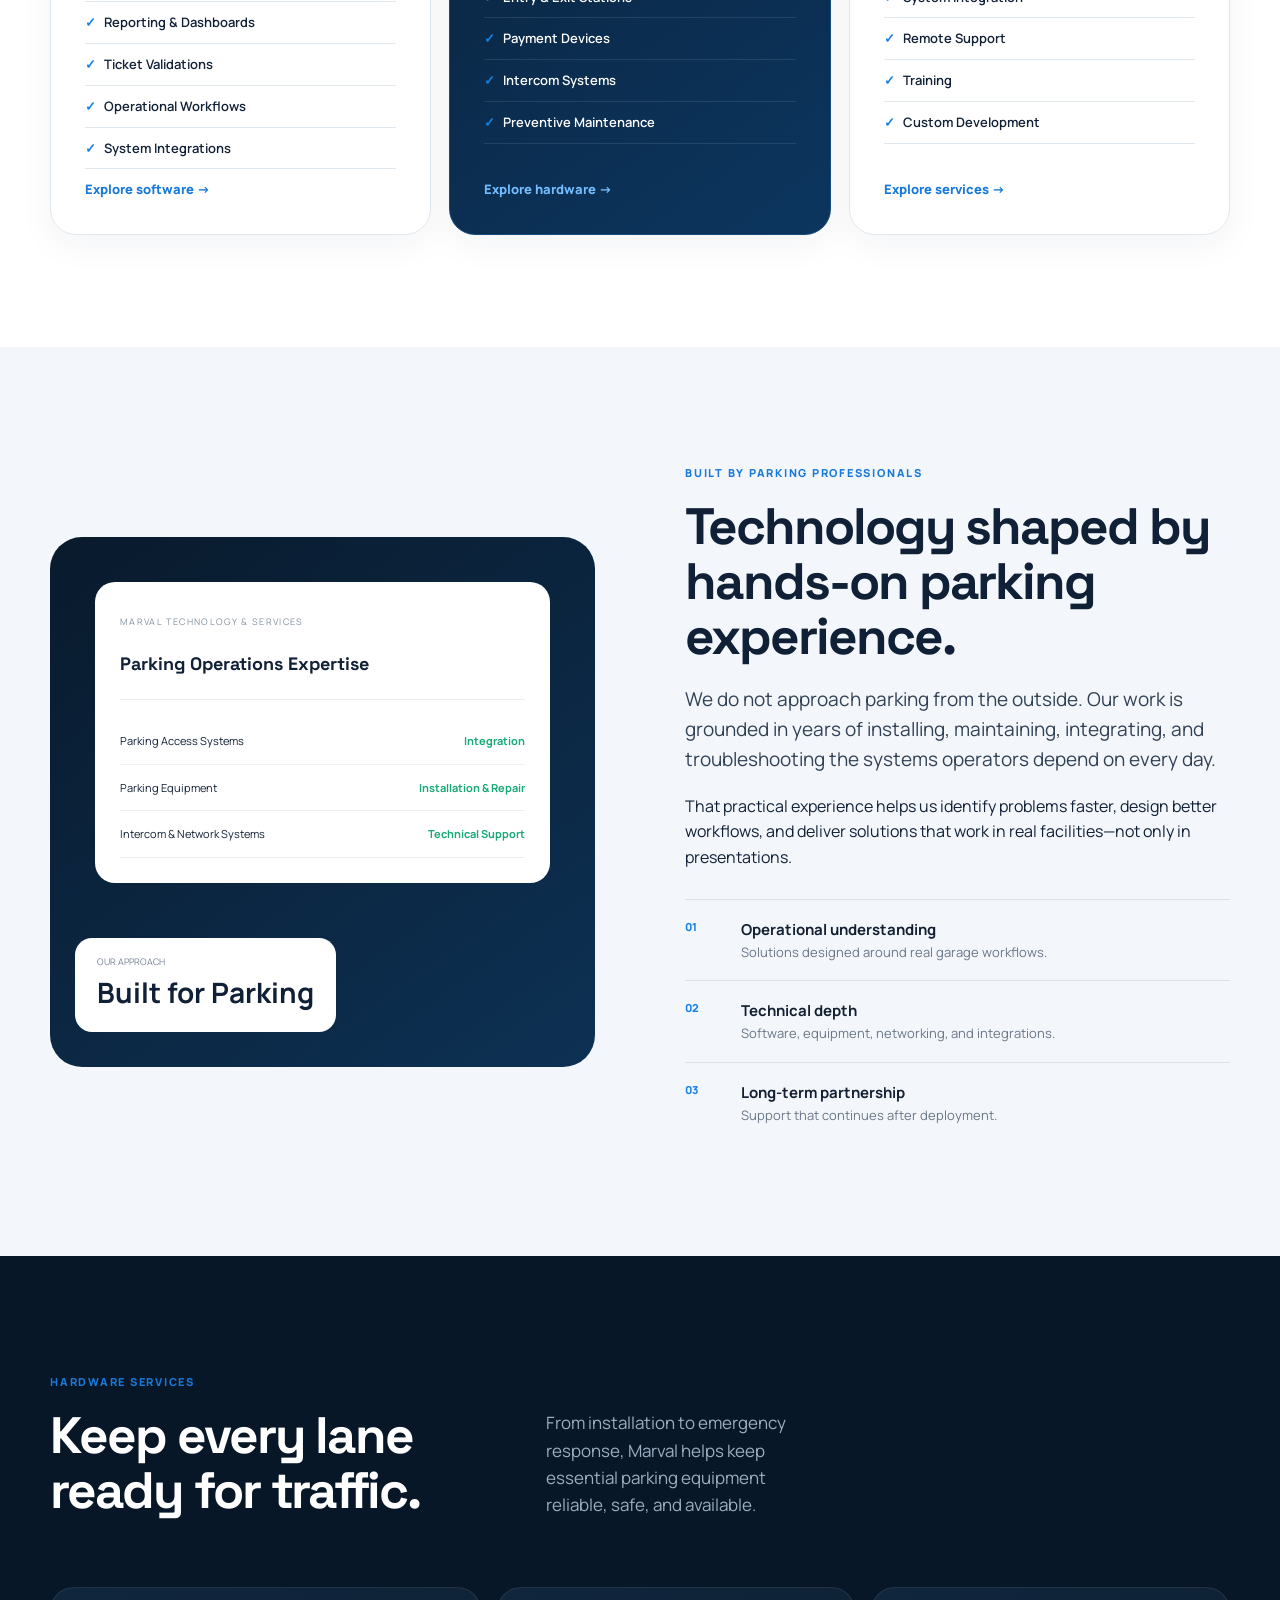
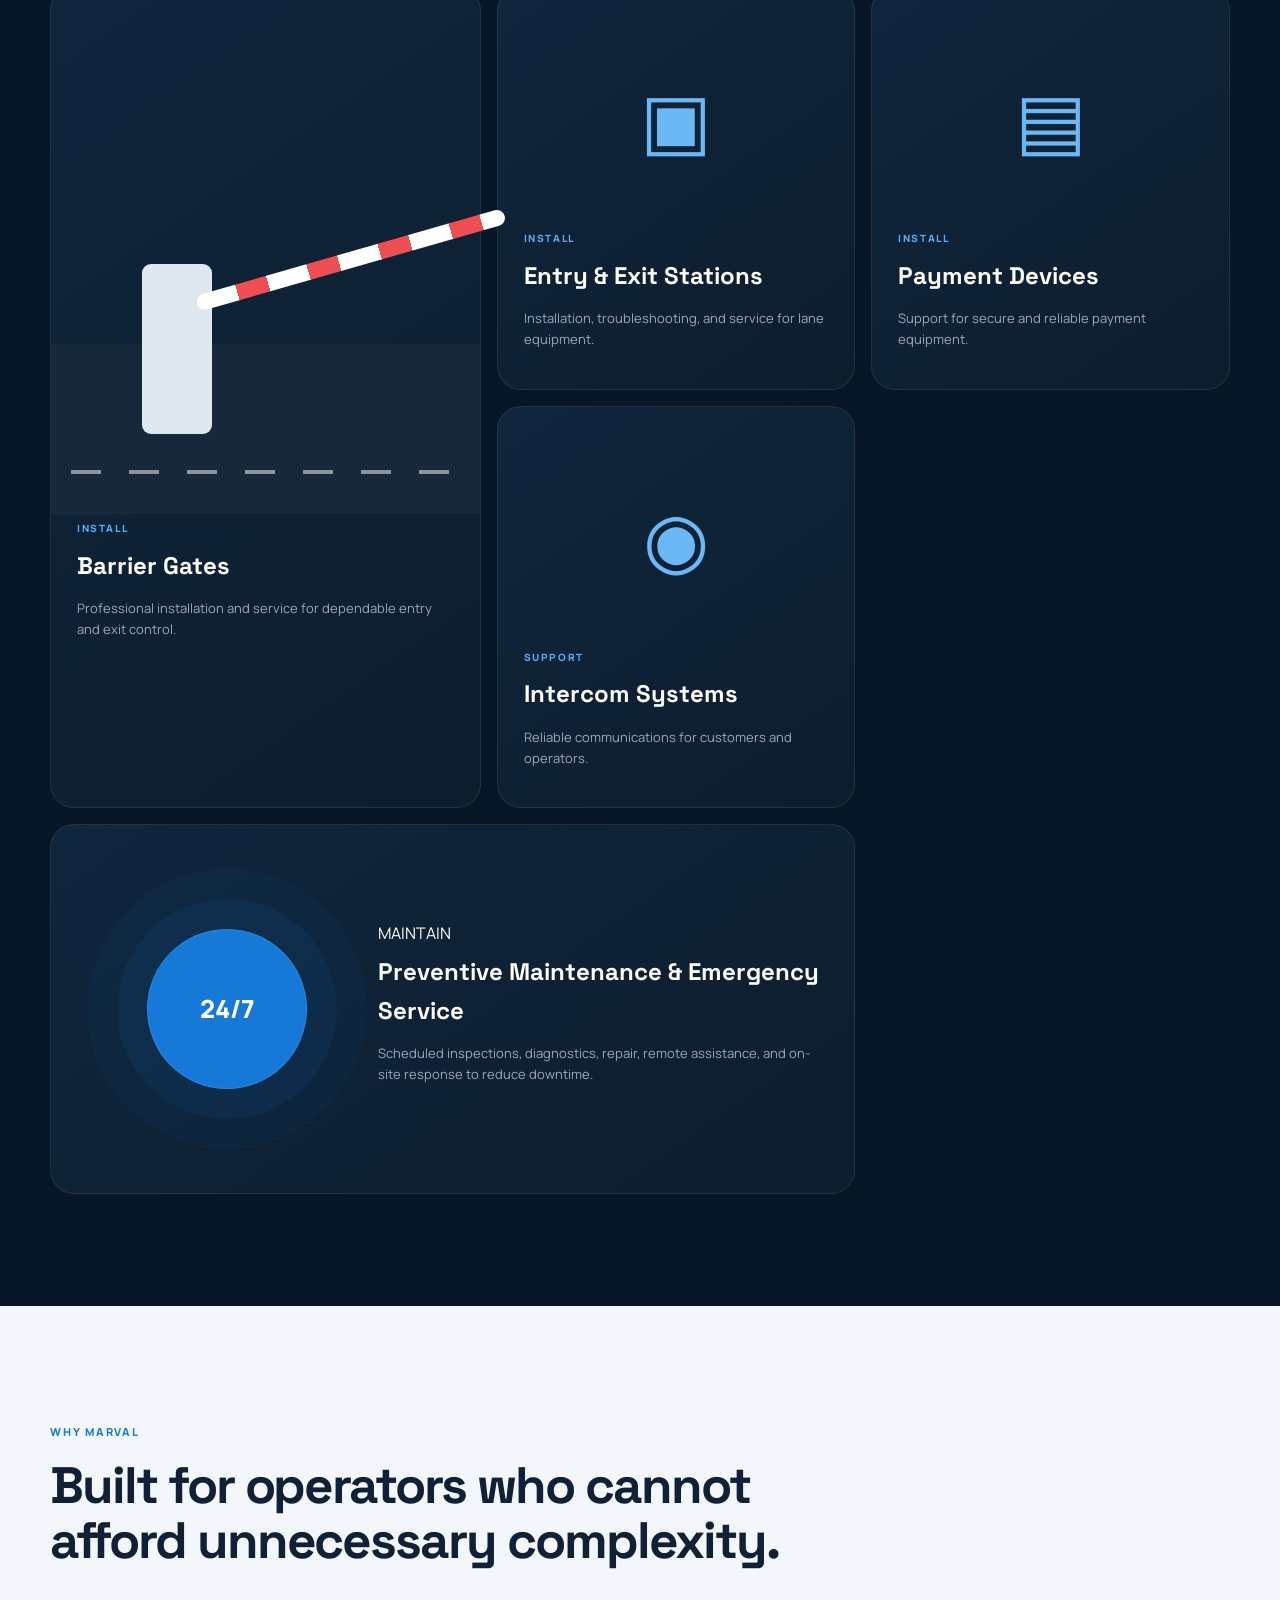
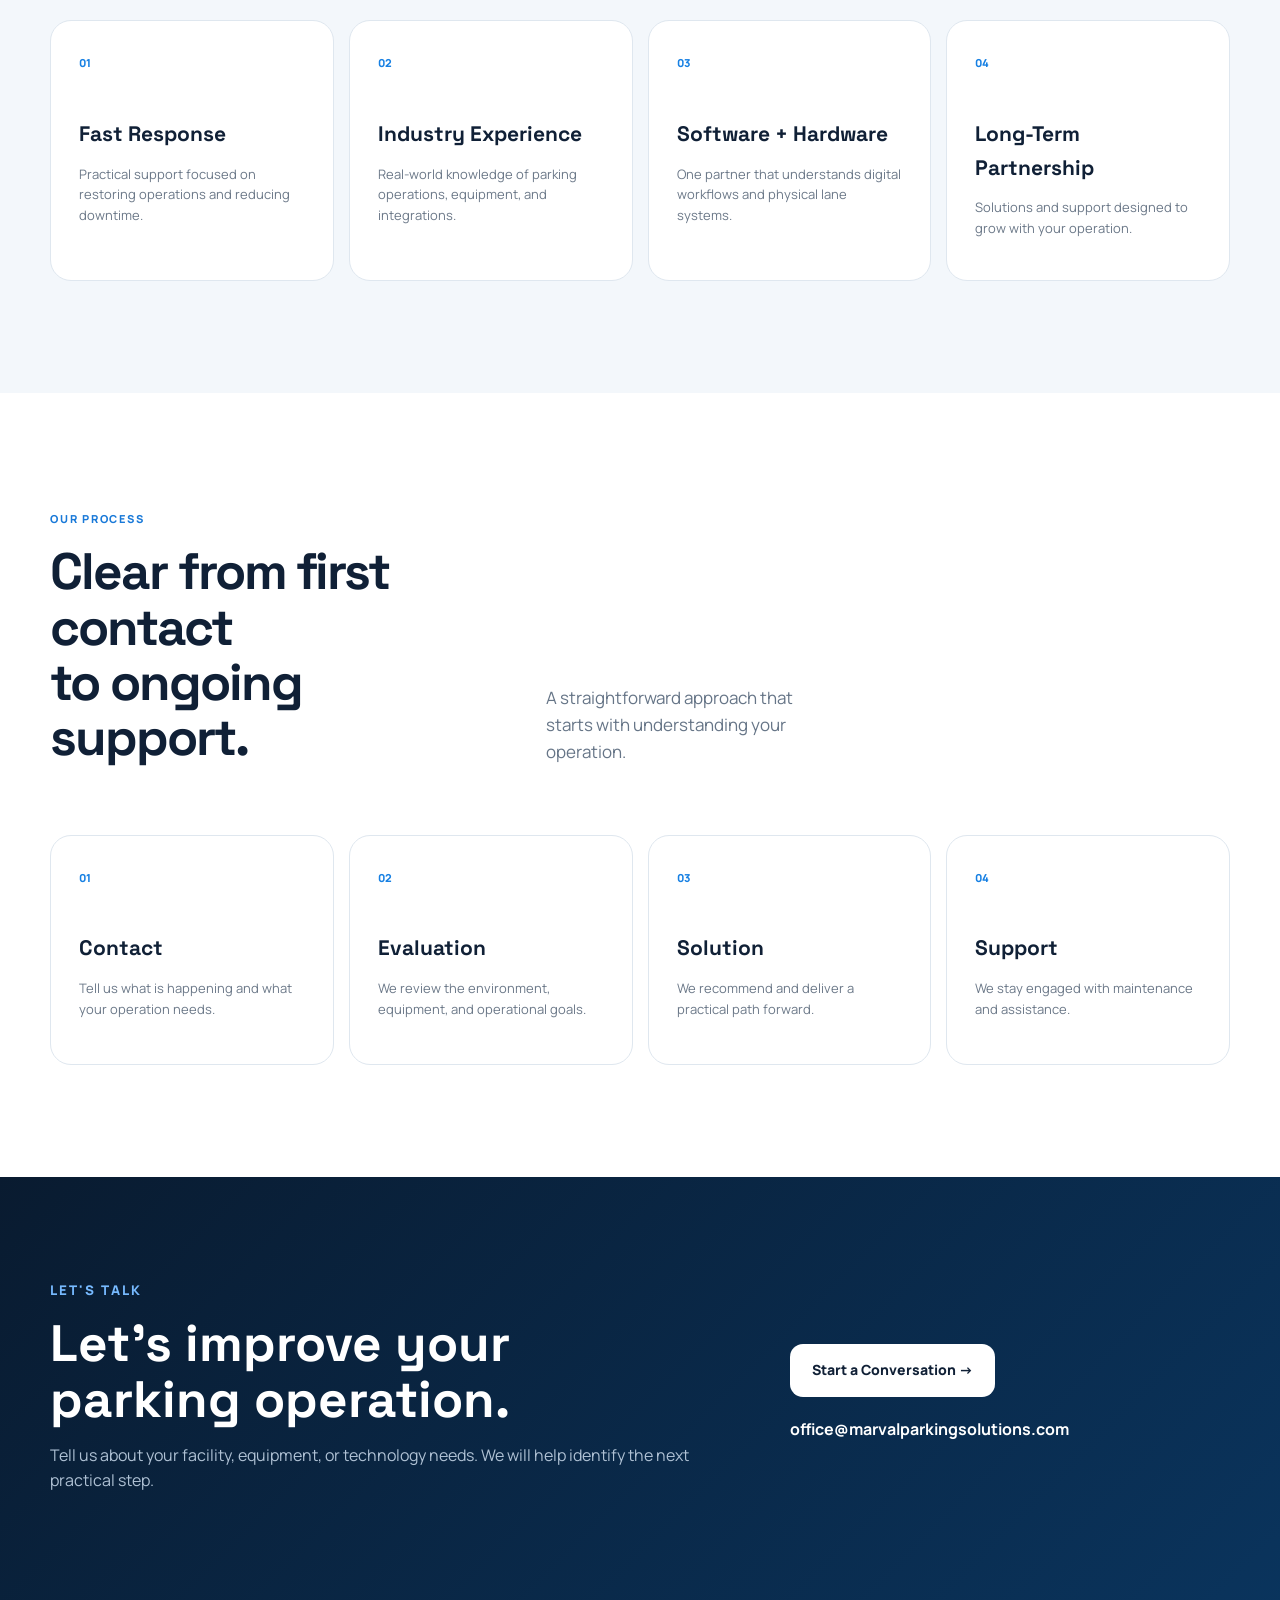
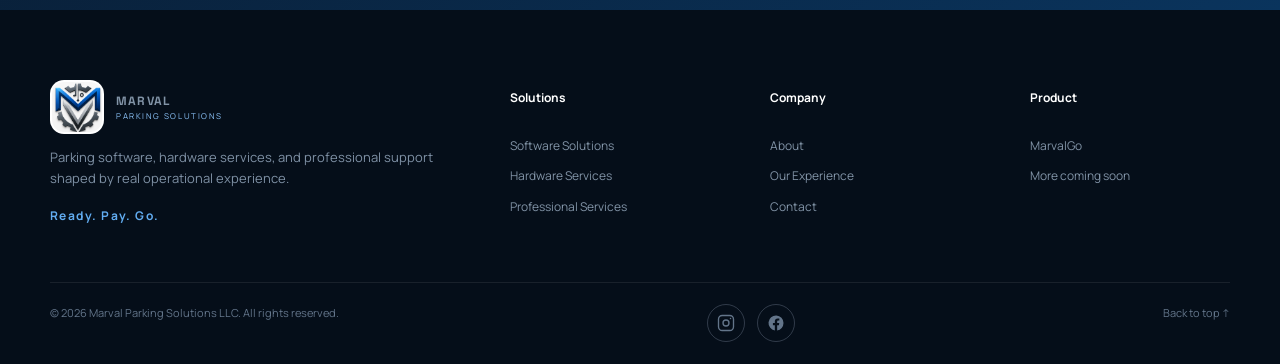
==== commit a934930f: "style: refine homepage service showcase SVG icons" ====
--- a/index.html
+++ b/index.html
@@ -13,22 +13,22 @@
 
   <div class="marval-showcase-grid">
     <article>
-      <span class="marval-showcase-icon">&#9881;</span>
+      <span class="marval-showcase-icon"><svg viewBox="0 0 24 24" fill="none" stroke="currentColor" stroke-width="1.8" stroke-linecap="round" stroke-linejoin="round" aria-hidden="true"><rect x="3" y="4" width="18" height="16" rx="2"/><path d="M3 9h18M8 4v5M8 14l3 3 5-5"/></svg></span>
       <h3>Software Solutions</h3>
       <p>Digital parking experiences, management tools, and reporting.</p>
     </article>
     <article>
-      <span class="marval-showcase-icon">&#9889;</span>
+      <span class="marval-showcase-icon"><svg viewBox="0 0 24 24" fill="none" stroke="currentColor" stroke-width="1.8" stroke-linecap="round" stroke-linejoin="round" aria-hidden="true"><path d="M12 2v4M12 18v4M4.93 4.93l2.83 2.83M16.24 16.24l2.83 2.83M2 12h4M18 12h4M4.93 19.07l2.83-2.83M16.24 7.76l2.83-2.83"/><circle cx="12" cy="12" r="5"/><circle cx="12" cy="12" r="1.5"/></svg></span>
       <h3>Hardware Services</h3>
       <p>Installation, maintenance, and repair of parking equipment.</p>
     </article>
     <article>
-      <span class="marval-showcase-icon">&#8644;</span>
+      <span class="marval-showcase-icon"><svg viewBox="0 0 24 24" fill="none" stroke="currentColor" stroke-width="1.8" stroke-linecap="round" stroke-linejoin="round" aria-hidden="true"><rect x="2" y="3" width="8" height="7" rx="1.5"/><rect x="14" y="14" width="8" height="7" rx="1.5"/><path d="M10 6.5h5a3 3 0 0 1 3 3V14M14 17.5H9a3 3 0 0 1-3-3V10"/></svg></span>
       <h3>System Integration</h3>
       <p>Connecting supported parking technologies and workflows.</p>
     </article>
     <article>
-      <span class="marval-showcase-icon">&#10003;</span>
+      <span class="marval-showcase-icon"><svg viewBox="0 0 24 24" fill="none" stroke="currentColor" stroke-width="1.8" stroke-linecap="round" stroke-linejoin="round" aria-hidden="true"><path d="M4 5h16v11H8l-4 4V5Z"/><path d="m9 11 2 2 4-4"/></svg></span>
       <h3>Technical Support</h3>
       <p>Remote troubleshooting and on-site technical assistance.</p>
     </article>
--- a/styles.css
+++ b/styles.css
@@ -701,4 +701,26 @@
         text-align: center;
         gap: 15px;
     }
-}+}
+/* MARVAL SHOWCASE SVG ICONS */
+
+.marval-showcase-icon {
+    display: inline-flex;
+    align-items: center;
+    justify-content: center;
+}
+
+.marval-showcase-icon svg {
+    display: block;
+    width: 27px;
+    height: 27px;
+    flex-shrink: 0;
+    color: #7bc4ff;
+}
+
+@media (max-width: 640px) {
+    .marval-showcase-icon svg {
+        width: 25px;
+        height: 25px;
+    }
+}
